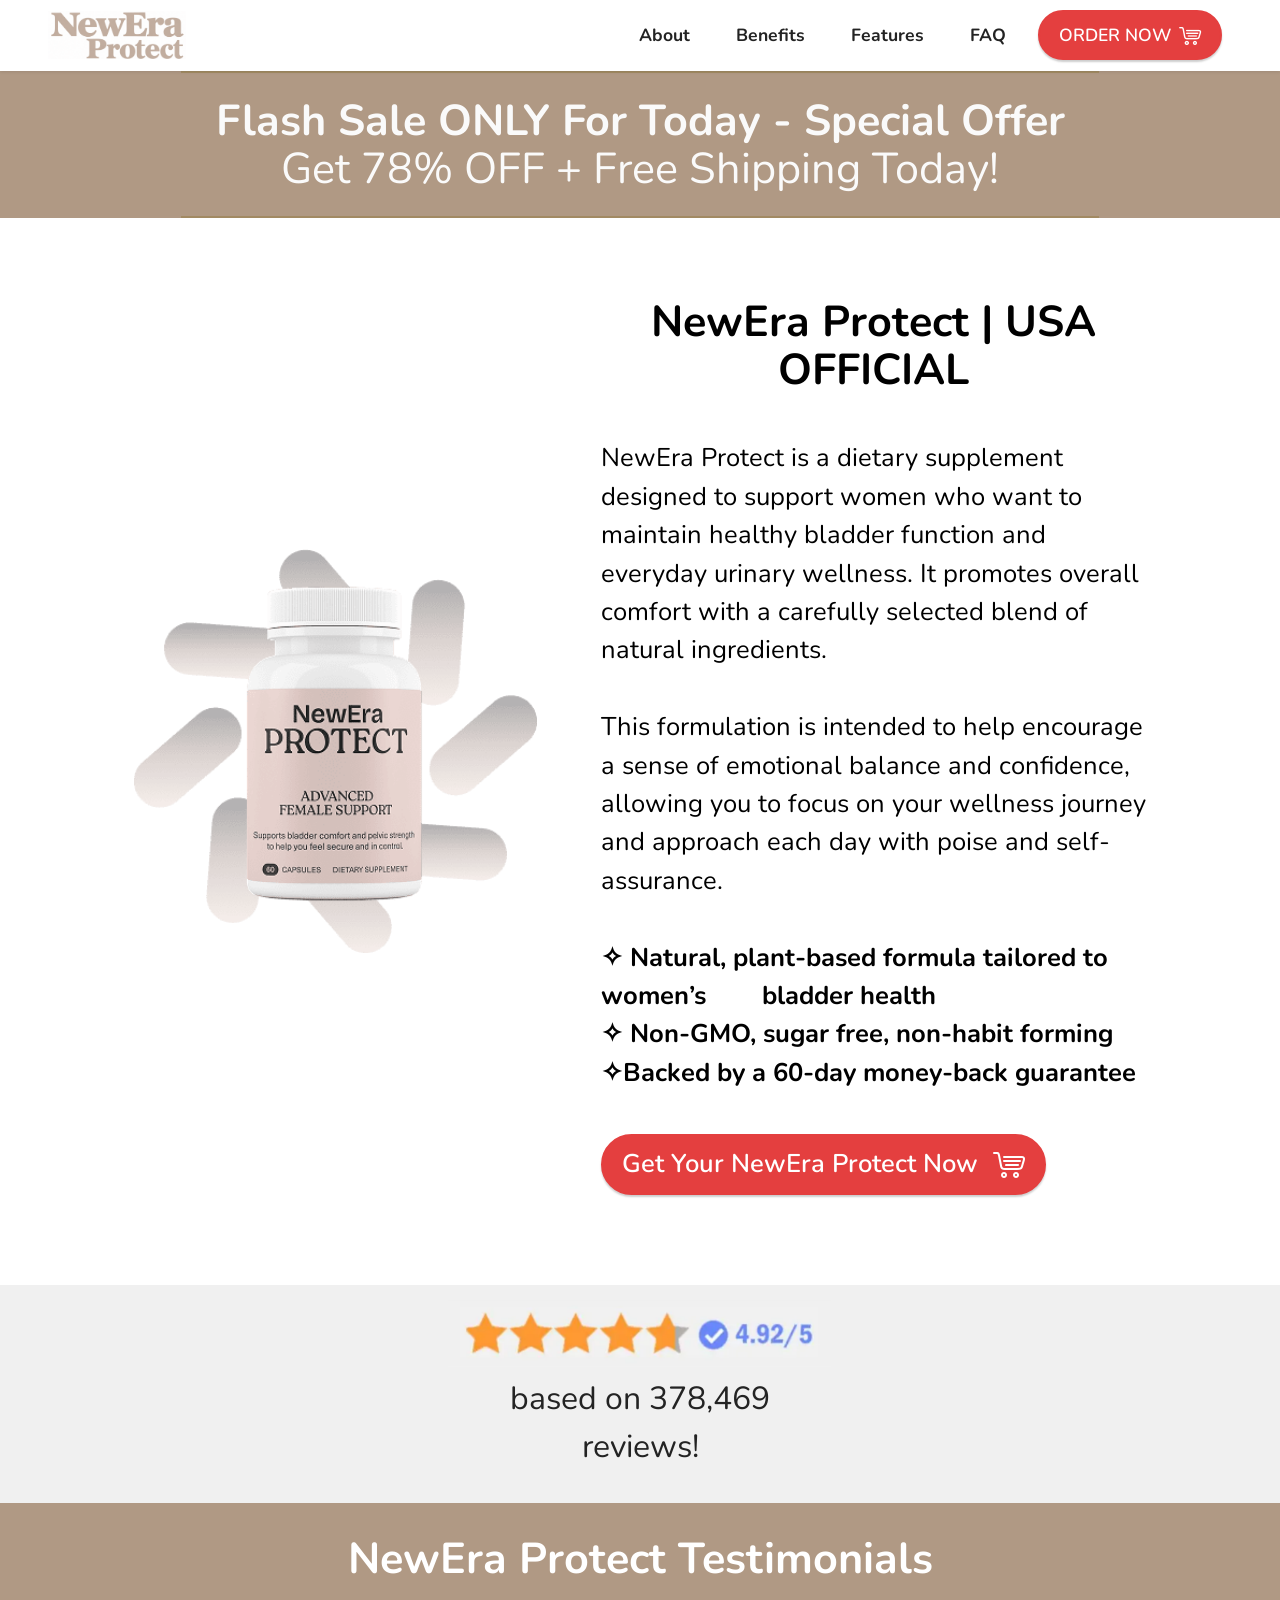
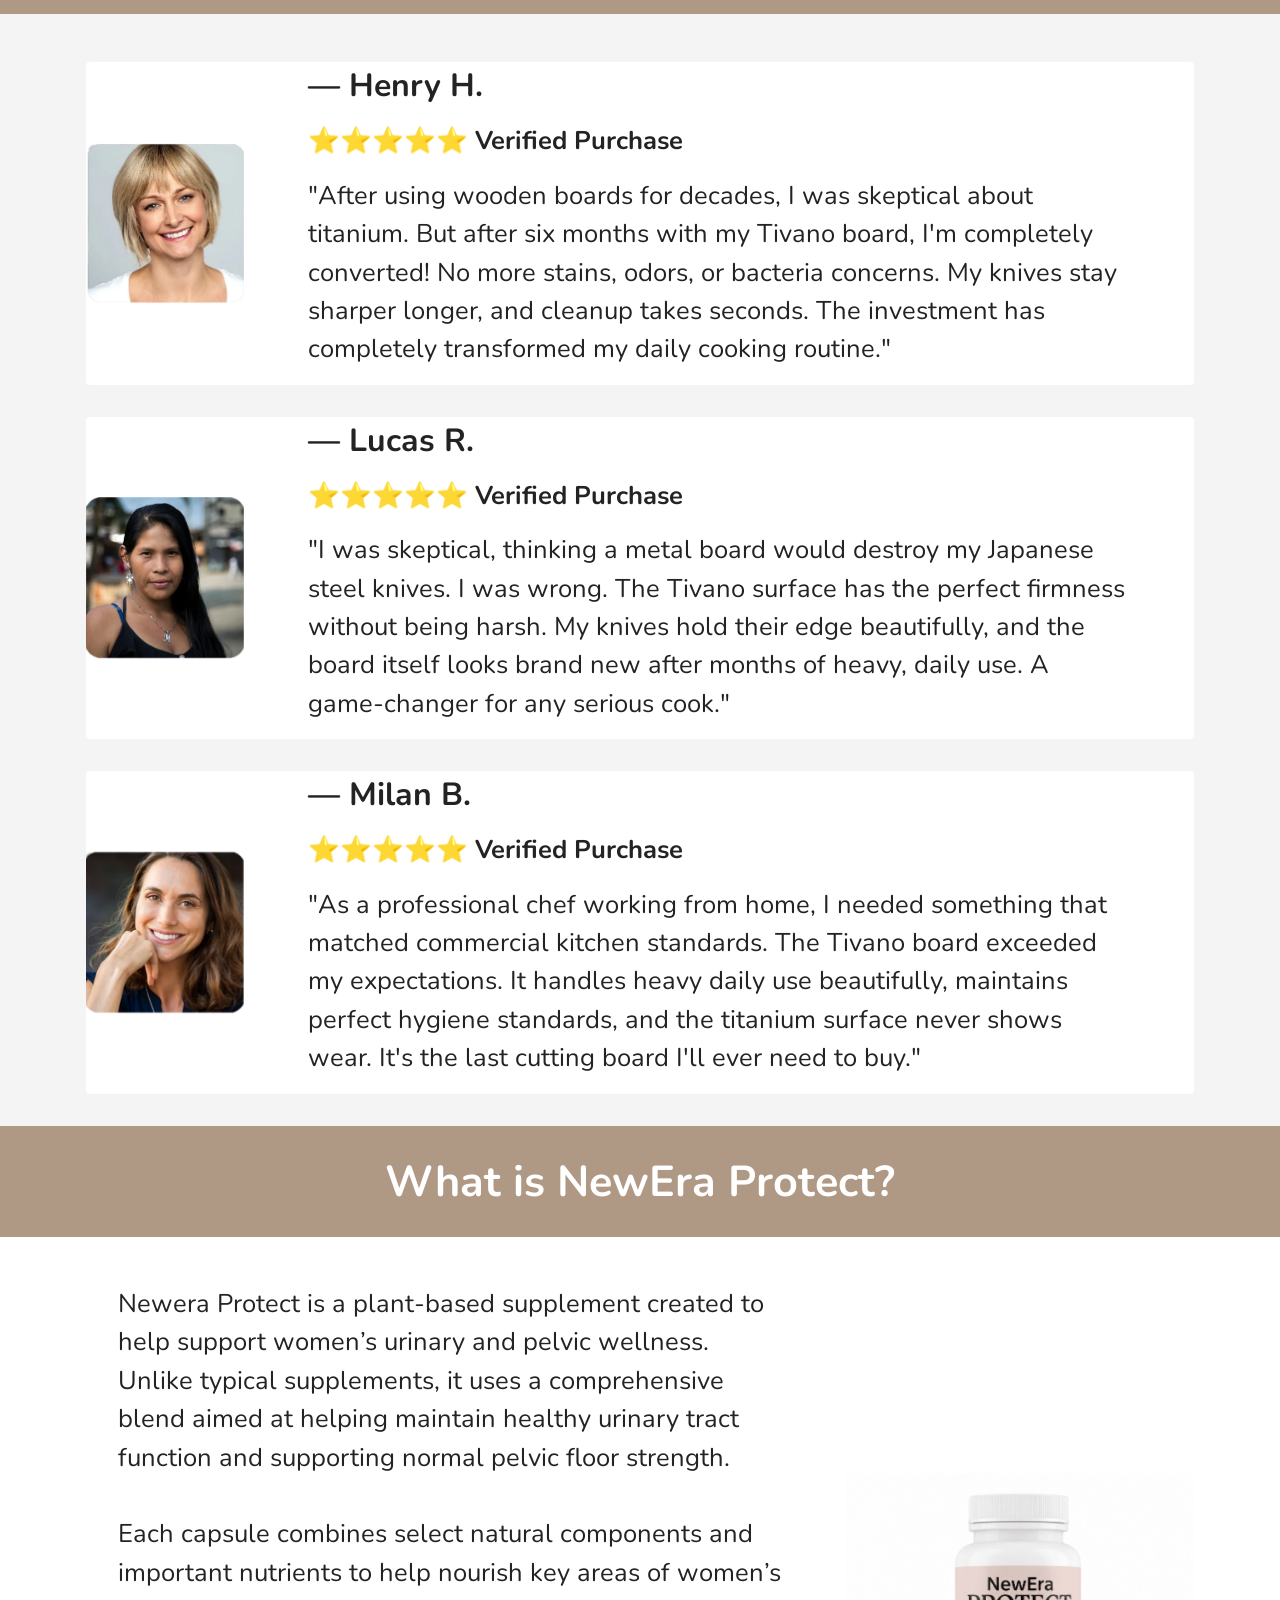
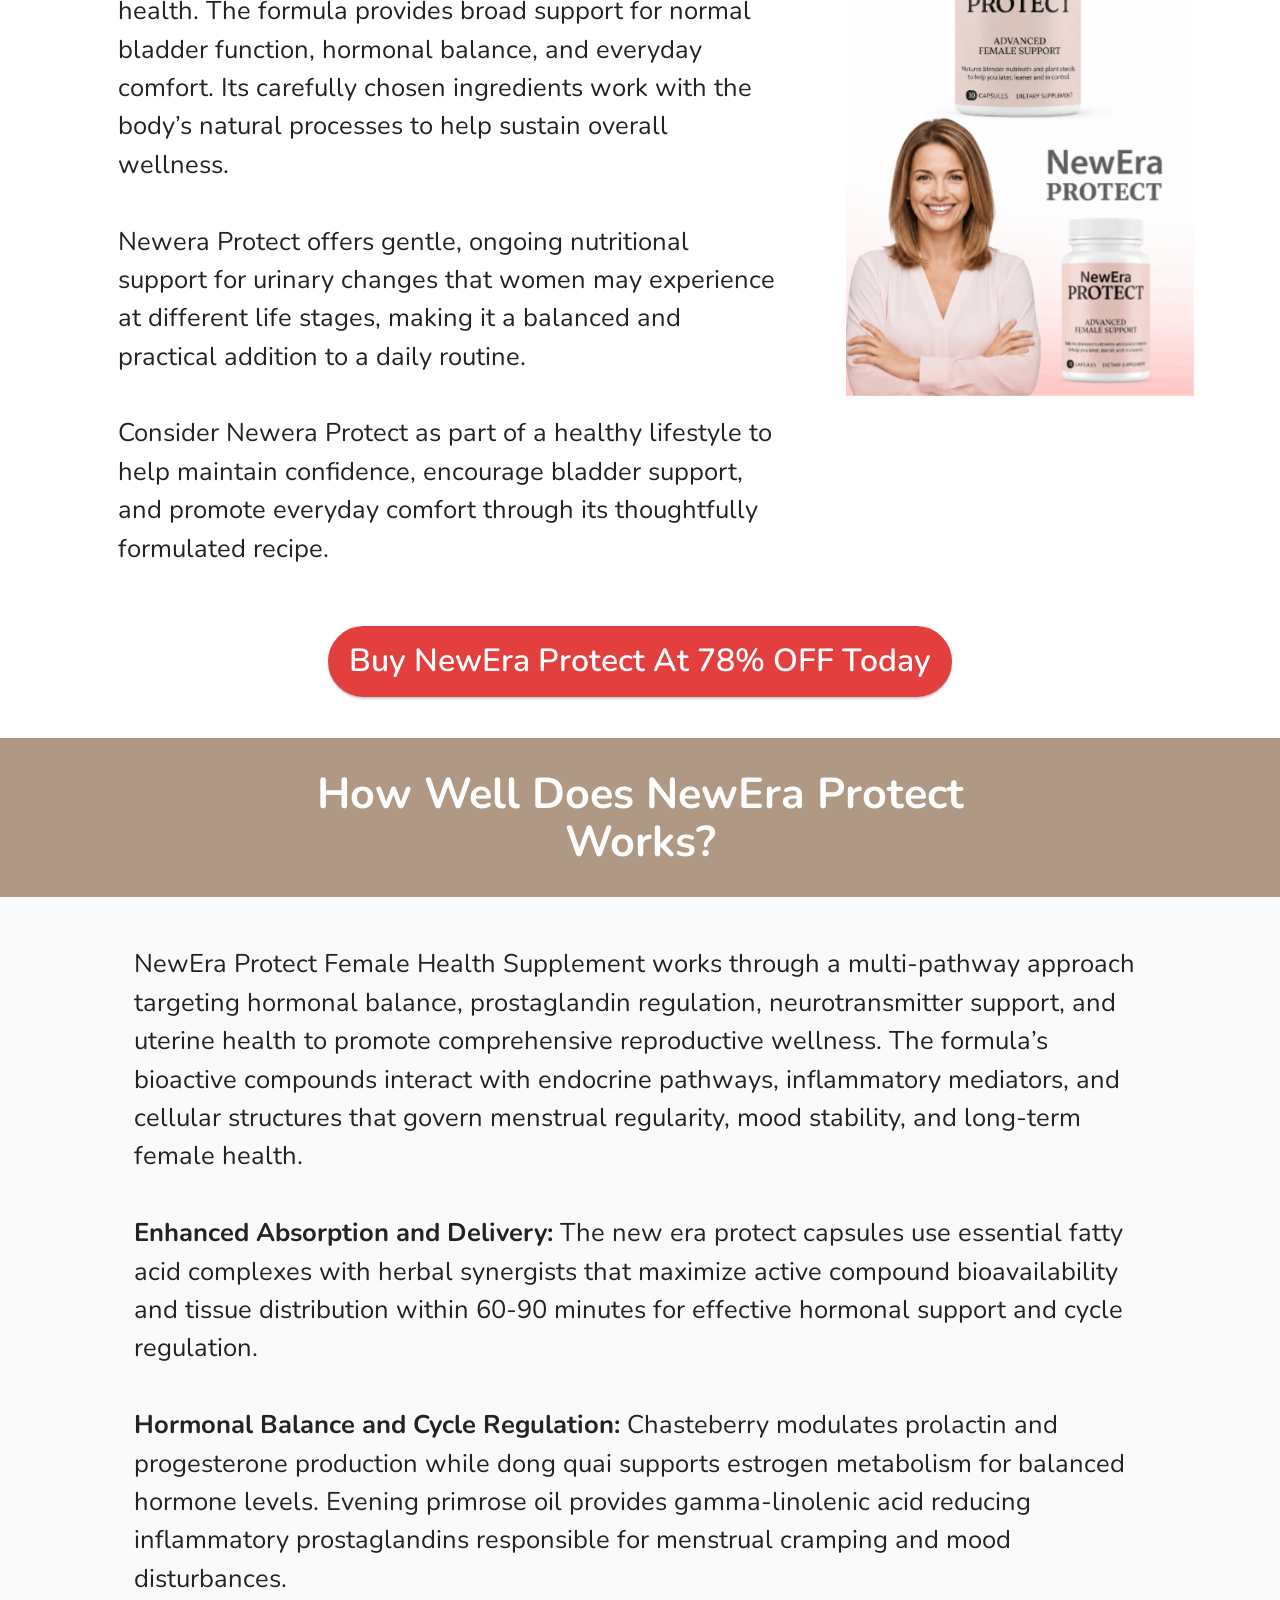
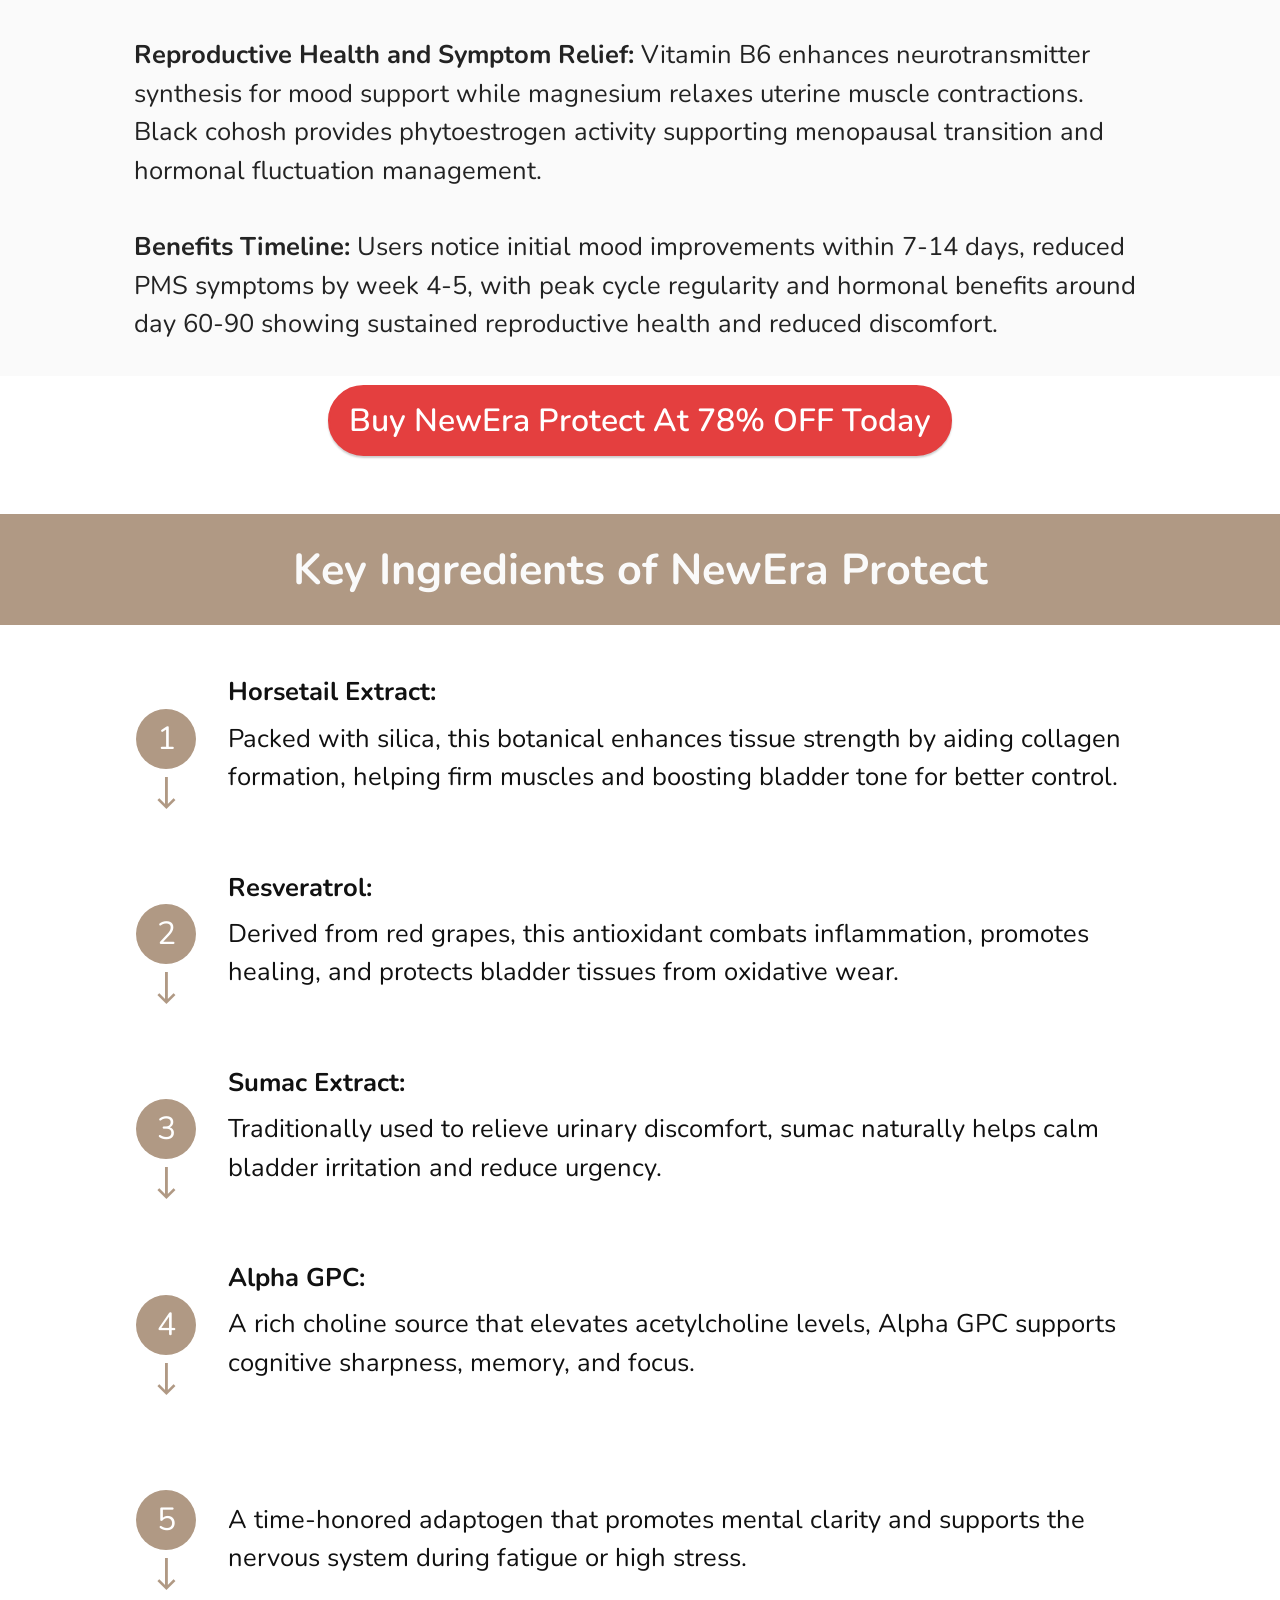
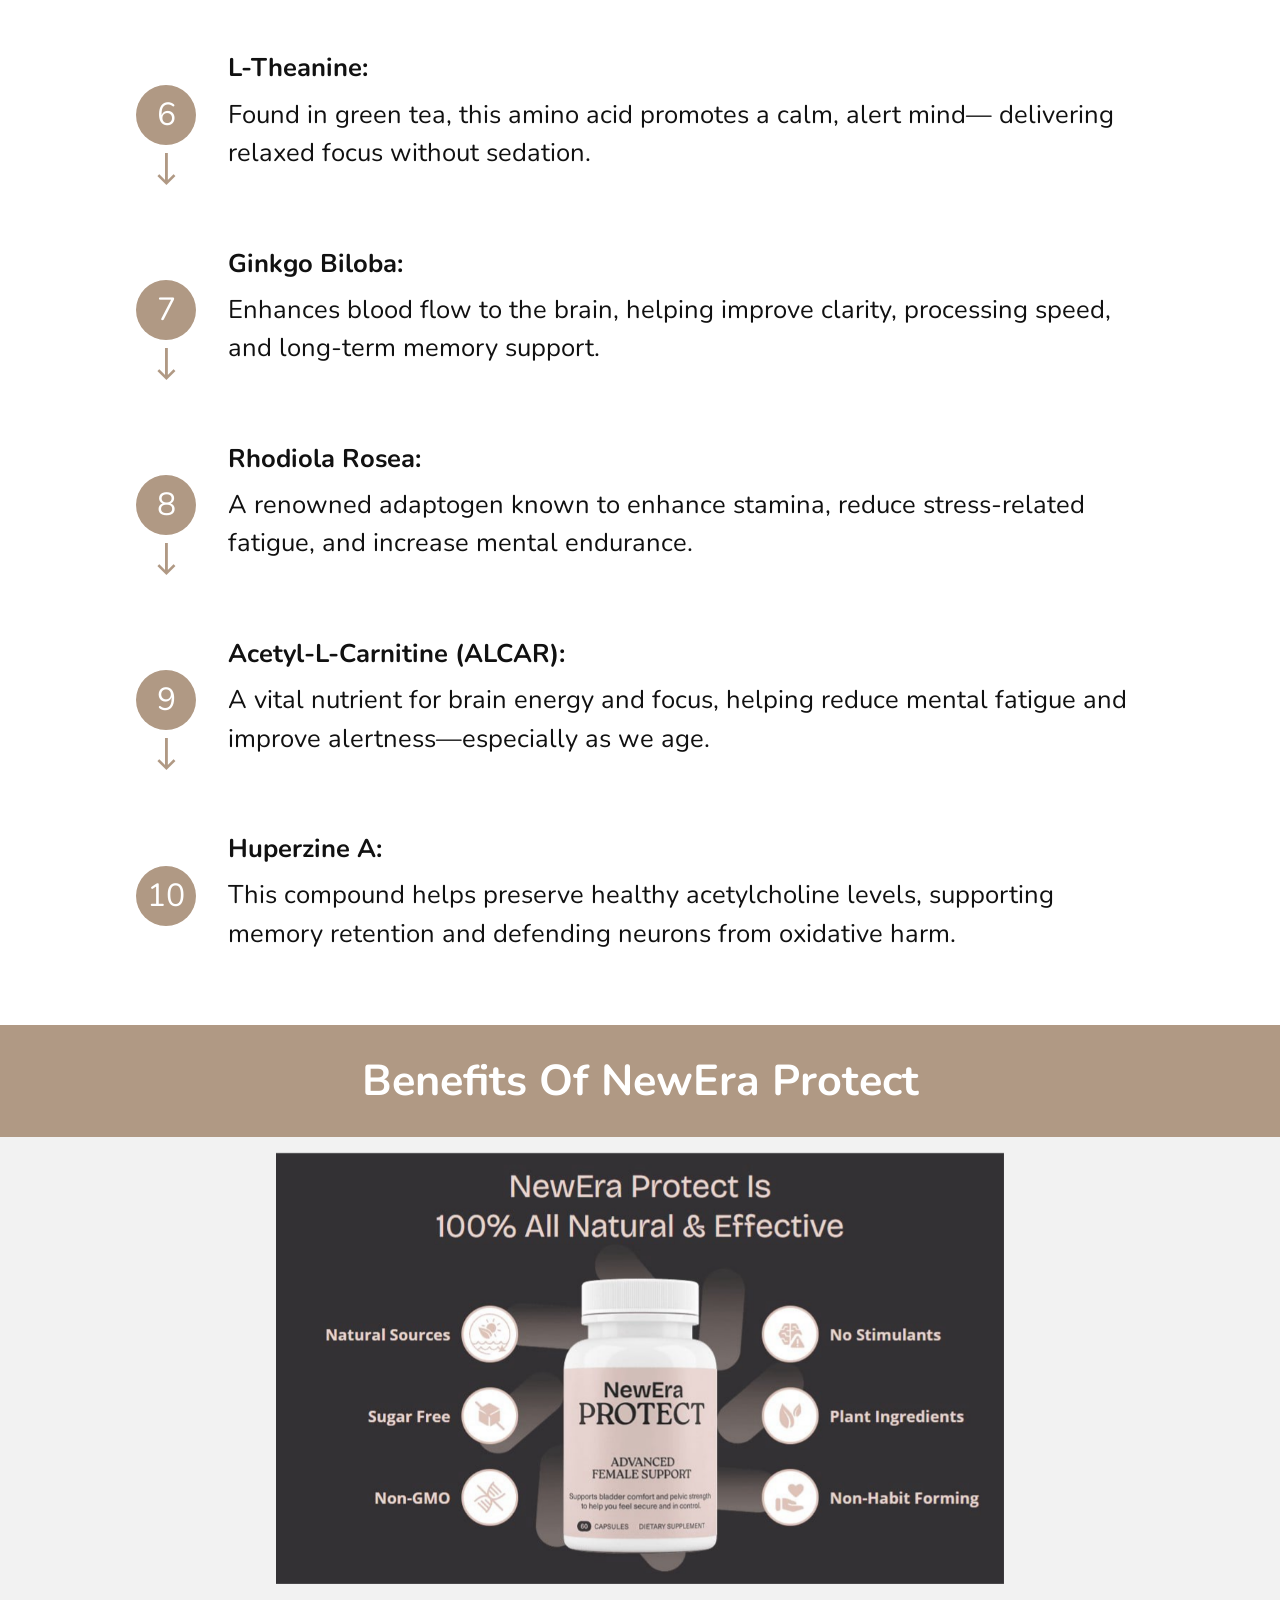
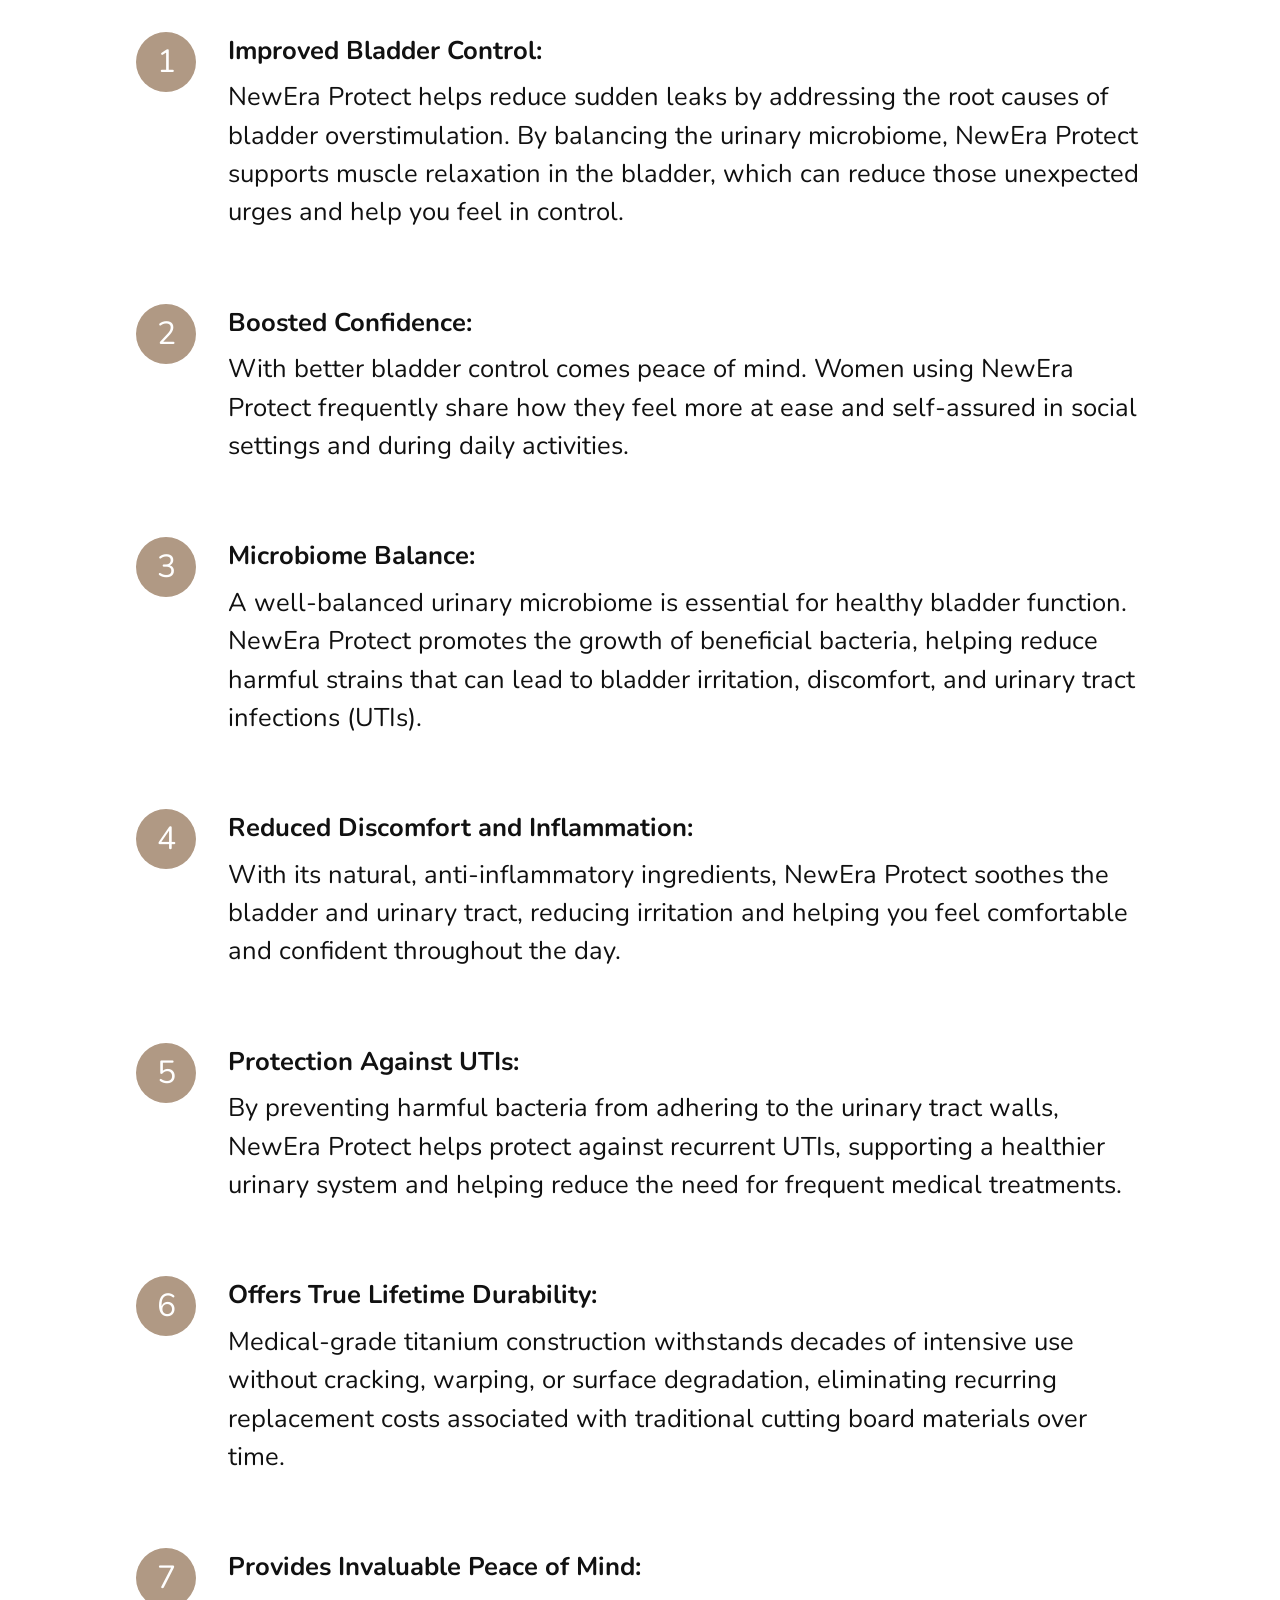
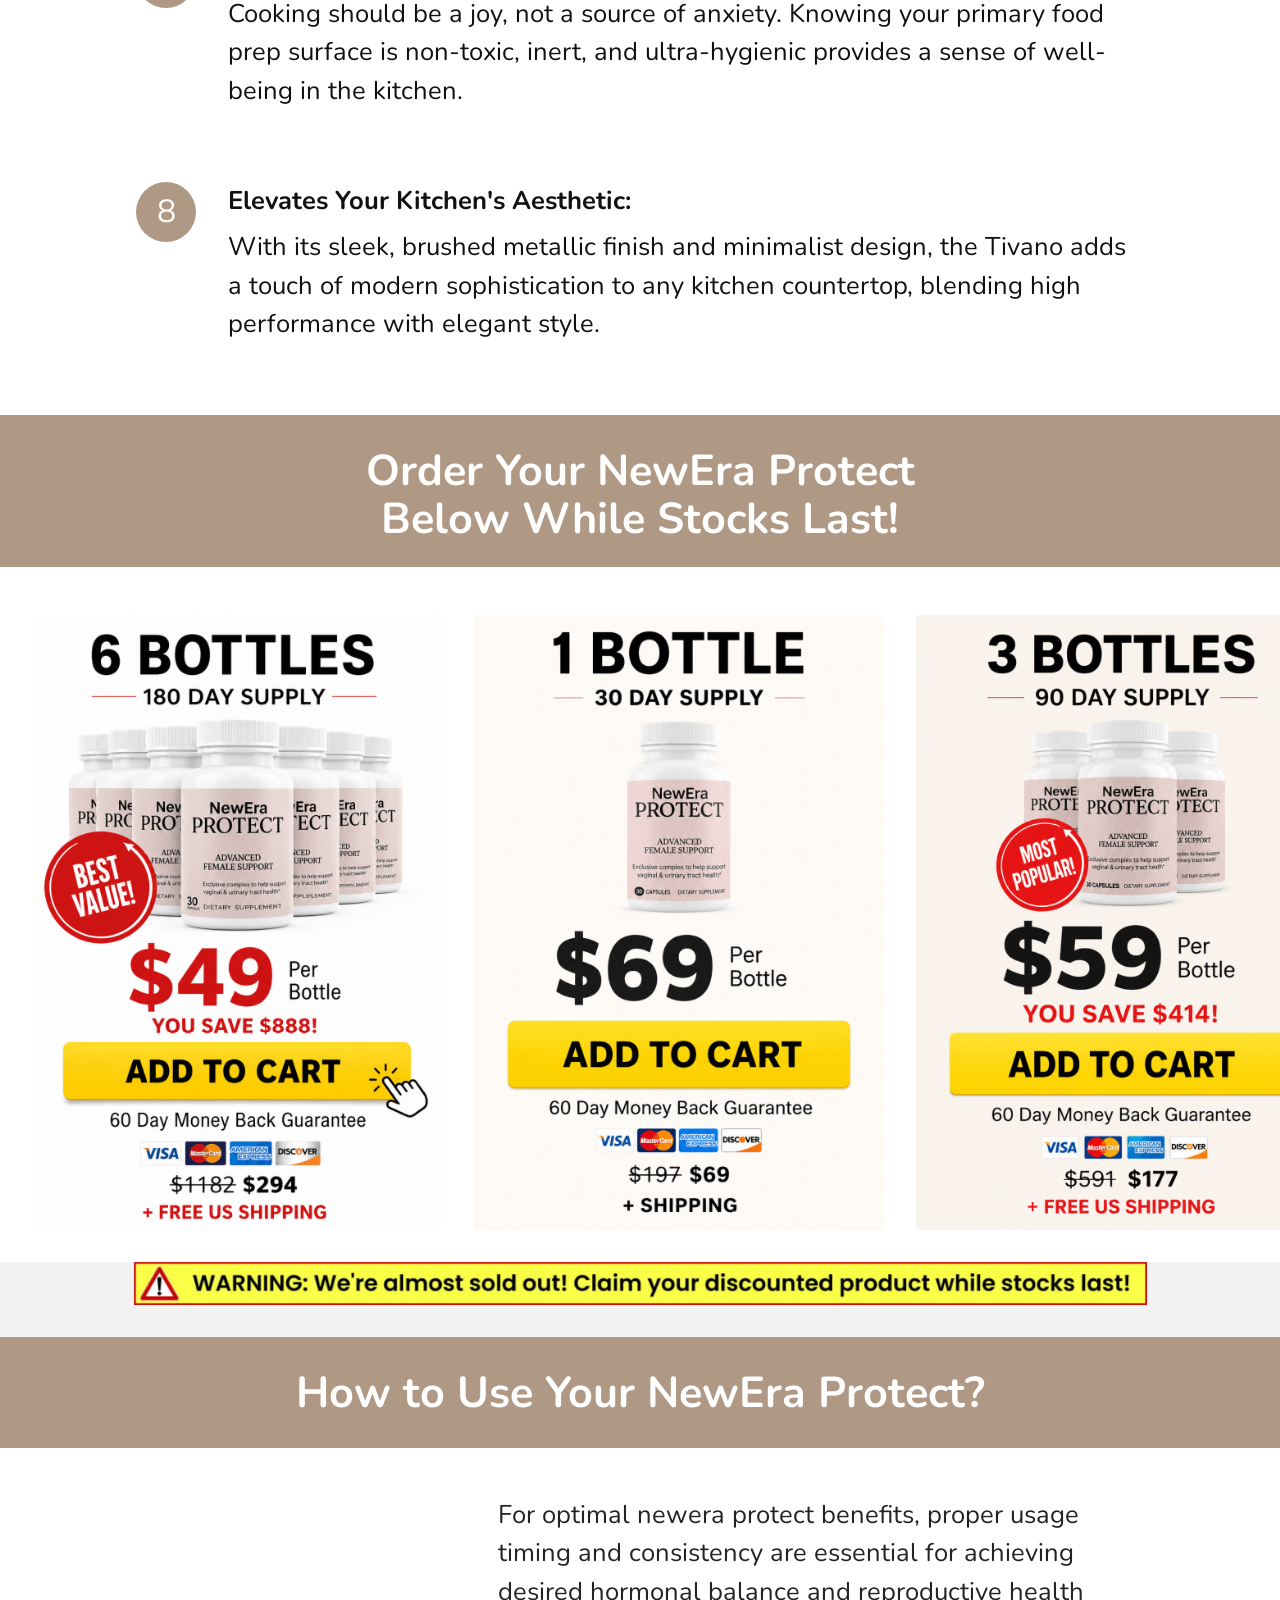
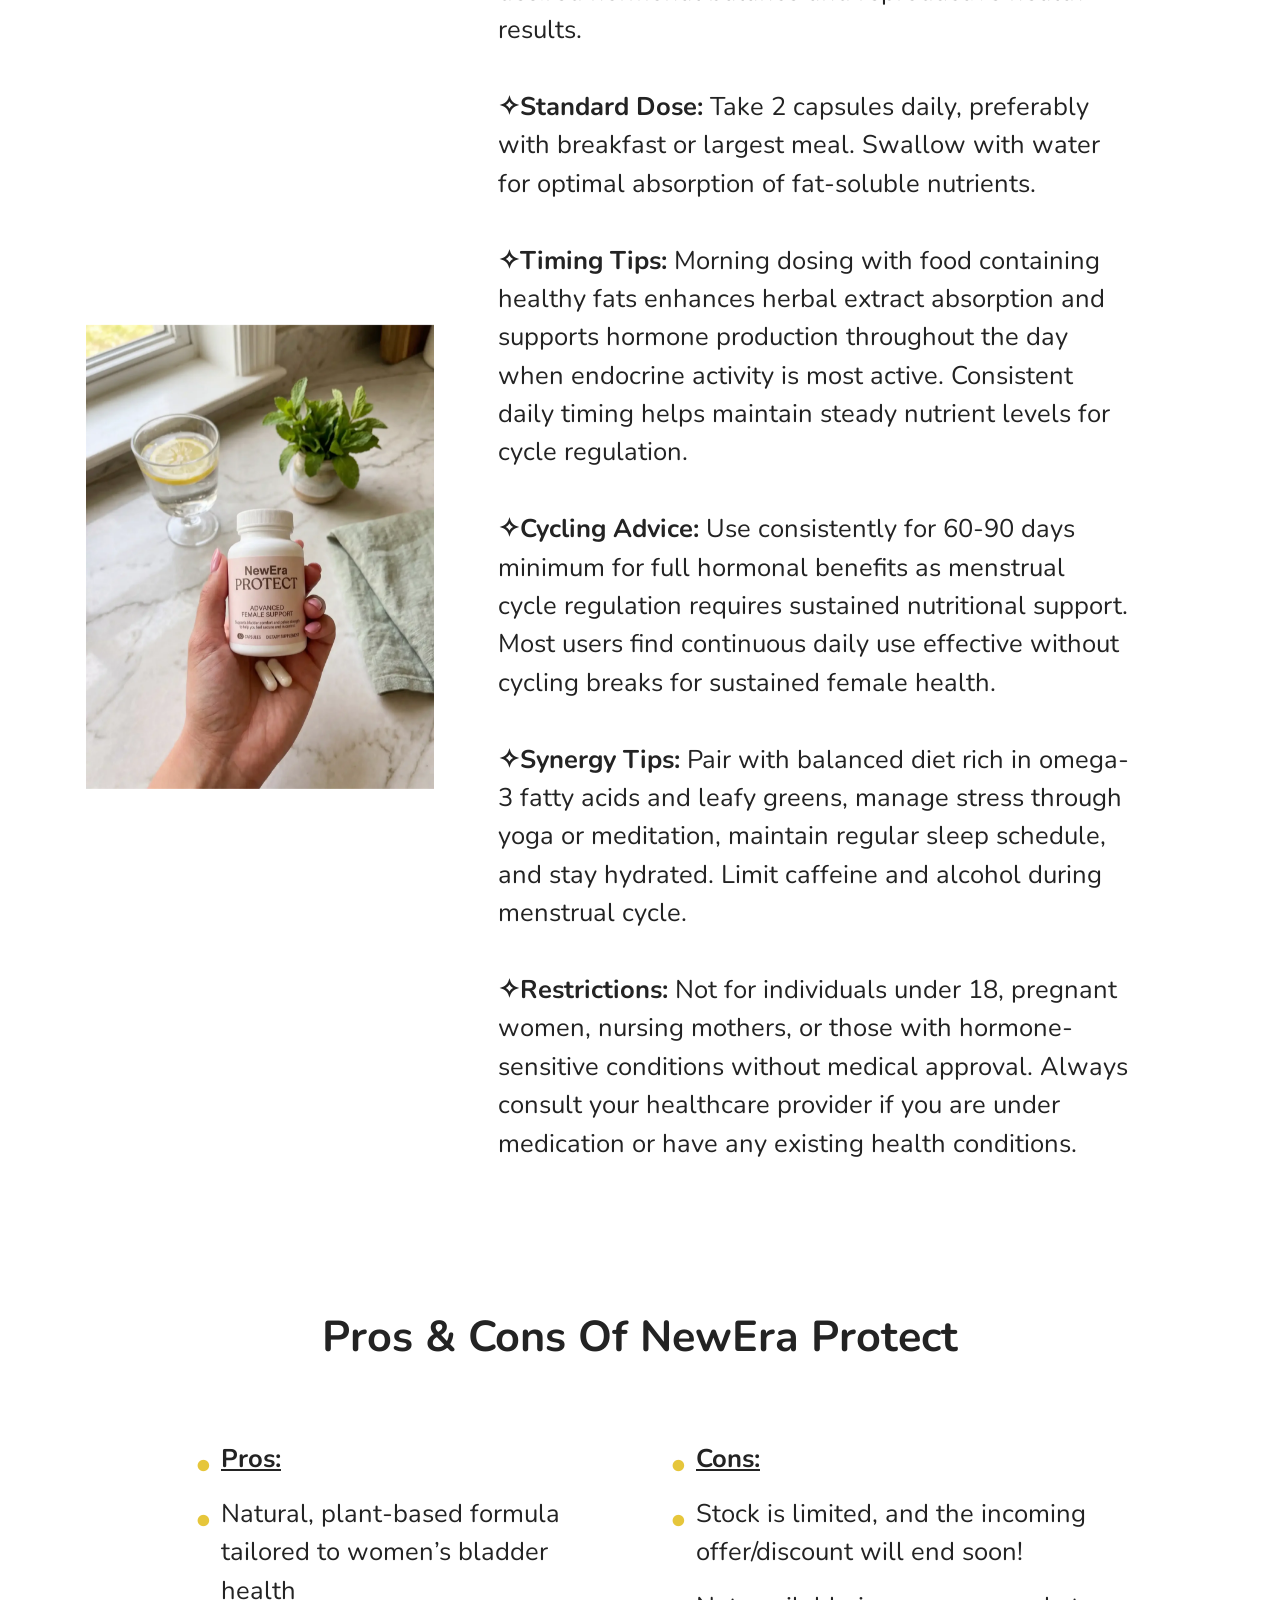
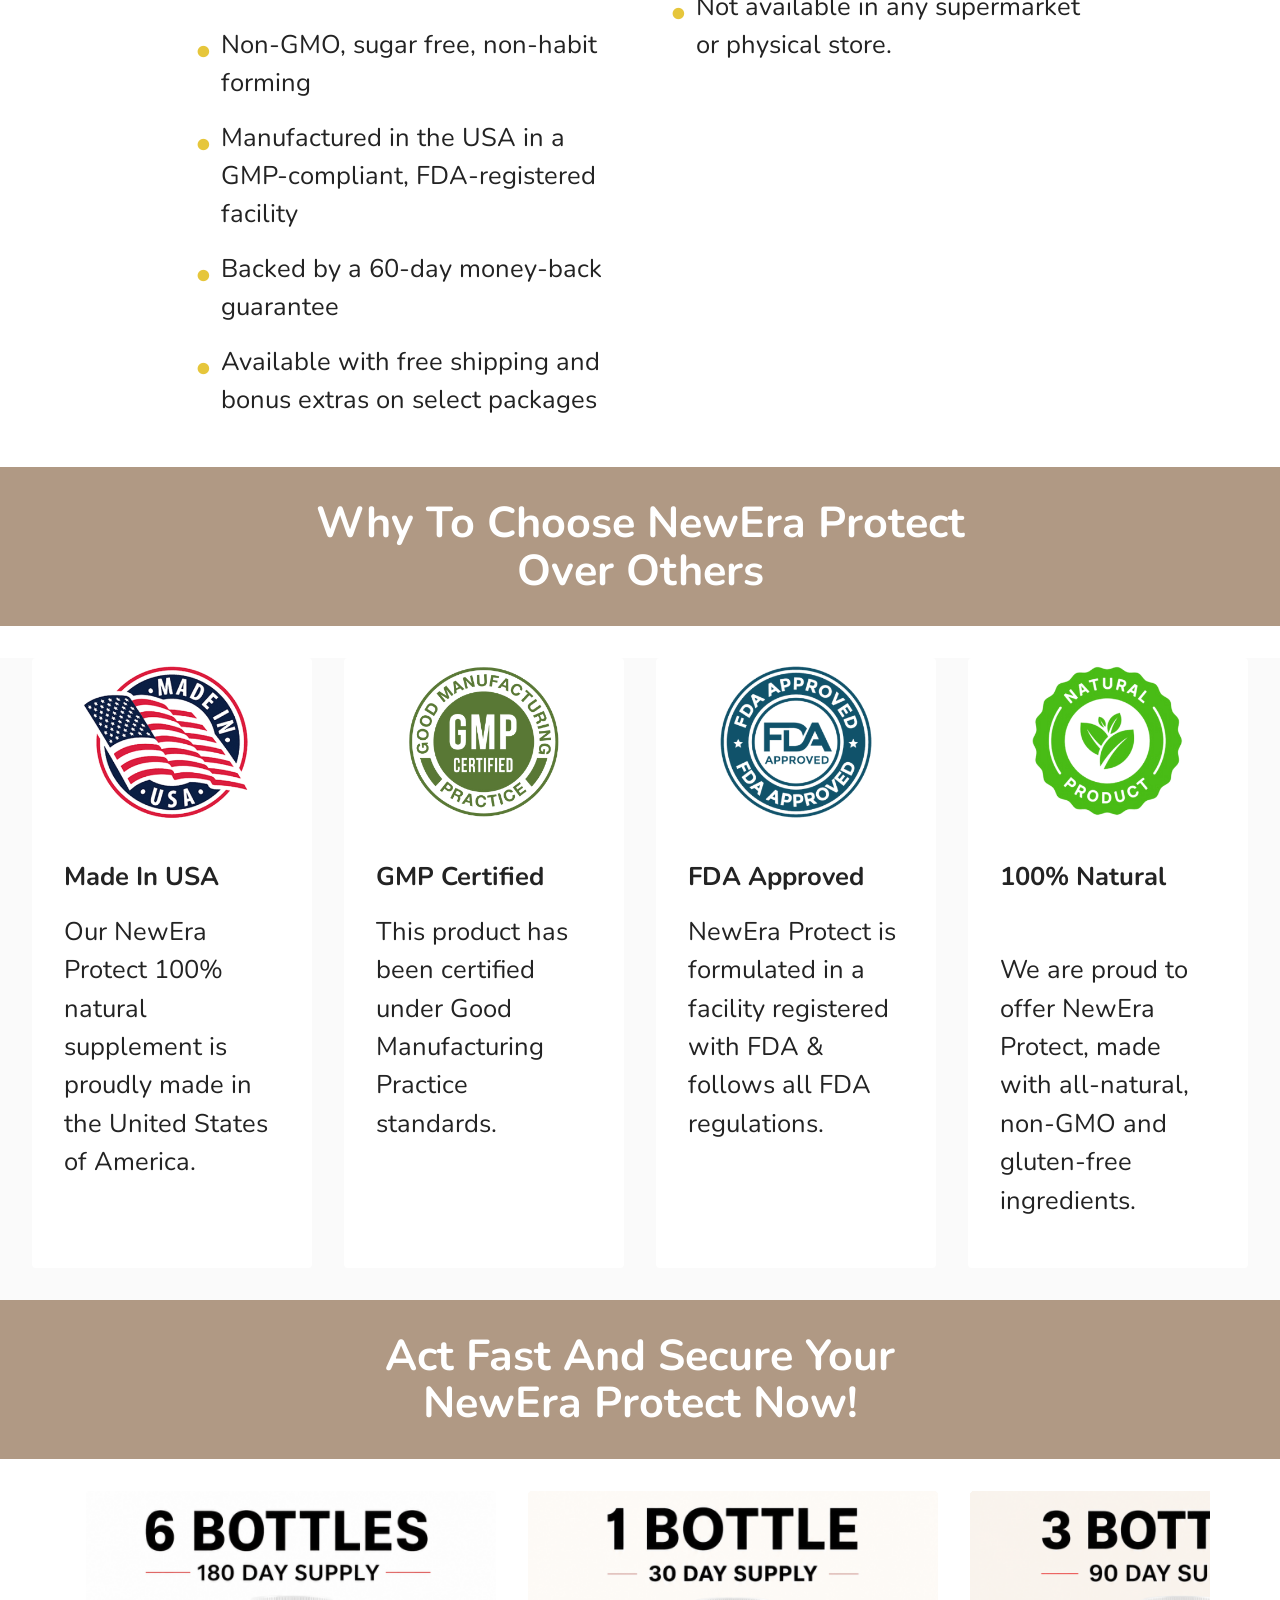
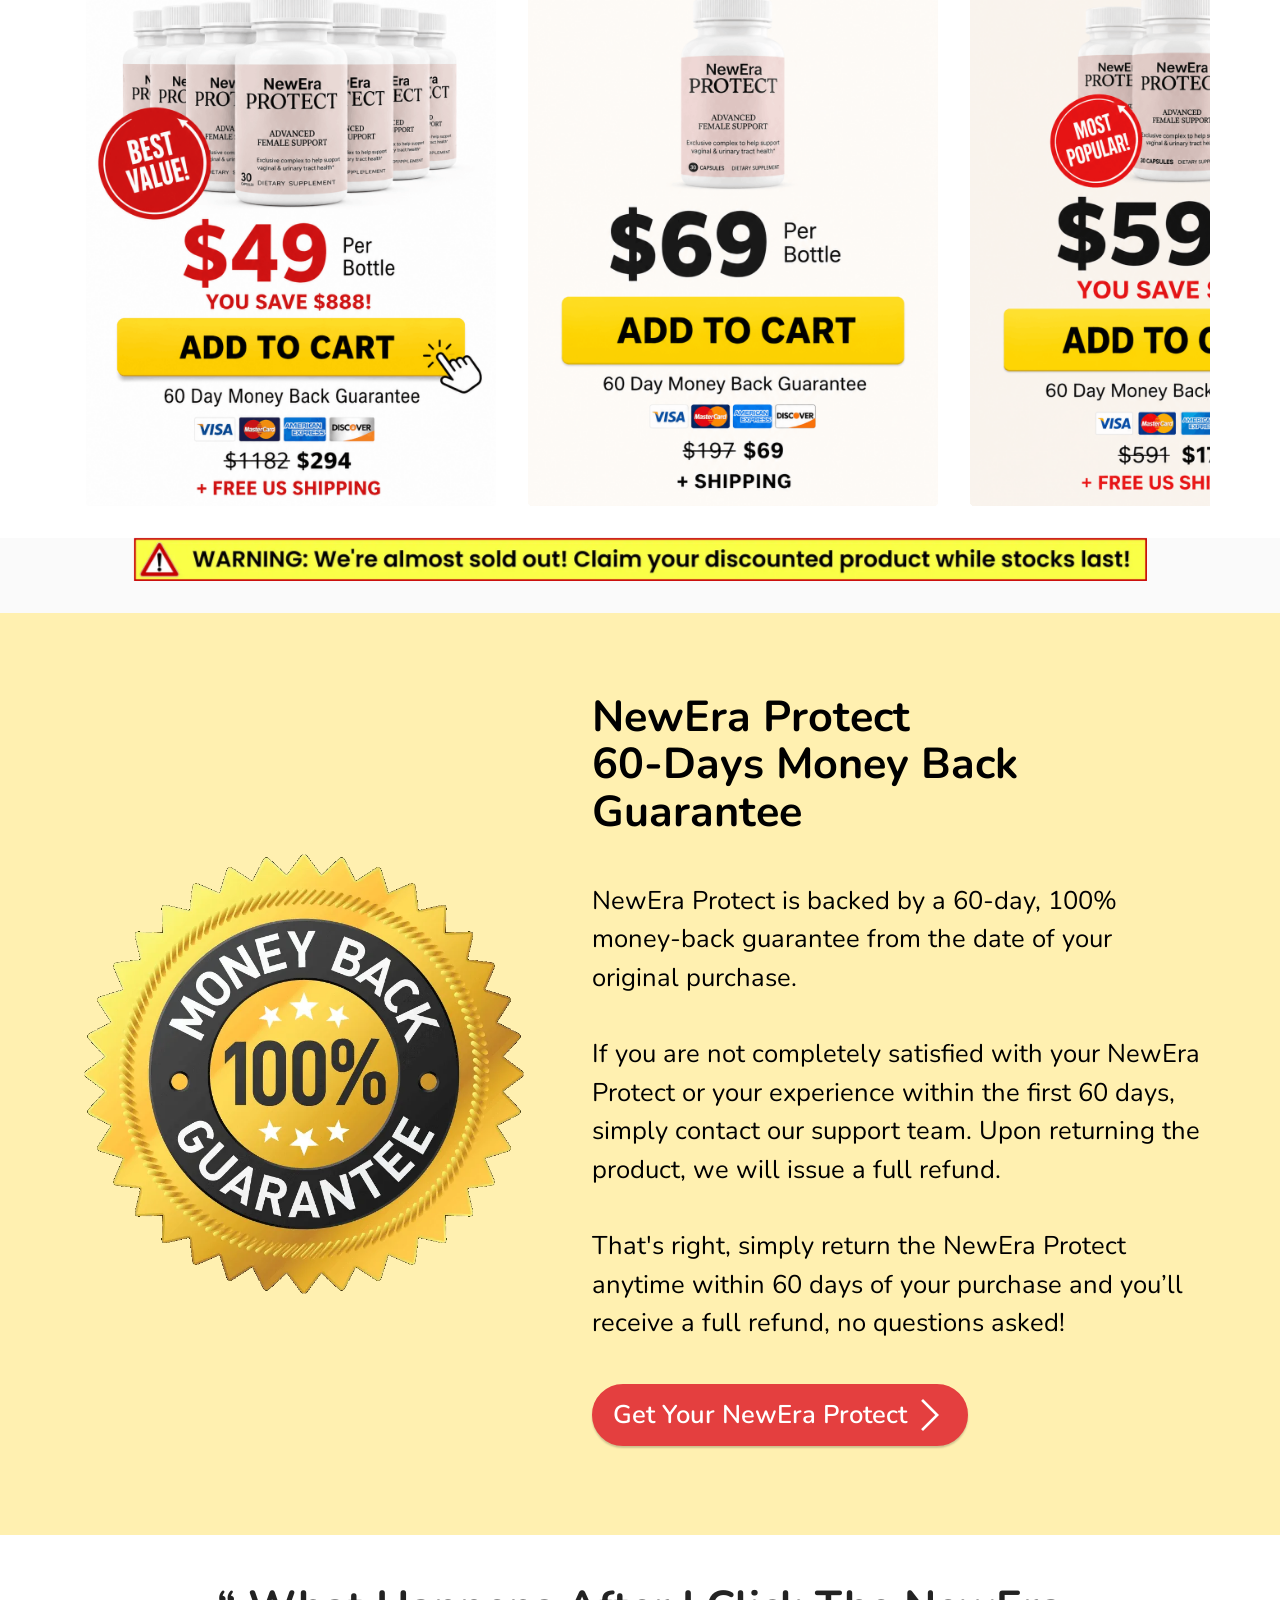
==== index.html @ b5c40a4c "Add files via upload" ====
<!DOCTYPE html>
<html  >
<head>
  <!-- Site made with Mobirise Website Builder v6.1.12, https://mobirise.com -->
  <meta charset="UTF-8">
  <meta http-equiv="X-UA-Compatible" content="IE=edge">
  <meta name="generator" content="Mobirise v6.1.12, mobirise.com">
  <meta name="twitter:card" content="summary_large_image"/>
  <meta name="twitter:image:src" content="assets/images/index-meta.jpg">
  <meta property="og:image" content="assets/images/index-meta.jpg">
  <meta name="twitter:title" content="NewEra Protect® | USA OFFICIAL SITE | 78% OFF">
  <meta name="viewport" content="width=device-width, initial-scale=1, minimum-scale=1">
  <link rel="shortcut icon" href="assets/images/237b3698-8c1f-4fed-9a3f-ee051998775f-128x128.png" type="image/x-icon">
  <meta name="description" content="NewEra Protect is a dietary supplement designed to support women who want to maintain healthy bladder function and everyday urinary wellness. It promotes overall comfort with a carefully selected blend of natural ingredients.

This formulation is intended to help encourage a sense of emotional balance and confidence, allowing you to focus on your wellness journey and approach each day with poise and self-assurance.">
  
  
  <title>NewEra Protect® | USA OFFICIAL SITE | 78% OFF</title>
  <link rel="stylesheet" href="assets/web/assets/mobirise-icons2/mobirise2.css">
  <link rel="stylesheet" href="assets/web/assets/mobirise-icons-bold/mobirise-icons-bold.css">
  <link rel="stylesheet" href="assets/web/assets/mobirise-icons/mobirise-icons.css">
  <link rel="stylesheet" href="assets/bootstrap/css/bootstrap.min.css">
  <link rel="stylesheet" href="assets/animatecss/animate.css">
  <link rel="stylesheet" href="assets/dropdown/css/style.css">
  <link rel="stylesheet" href="assets/socicon/css/styles.css">
  <link rel="stylesheet" href="assets/theme/css/style.css">
  <link rel="preload" href="https://fonts.googleapis.com/css?family=Nunito:200,300,400,500,600,700,800,900,200i,300i,400i,500i,600i,700i,800i,900i&display=swap" as="style" onload="this.onload=null;this.rel='stylesheet'">
  <noscript><link rel="stylesheet" href="https://fonts.googleapis.com/css?family=Nunito:200,300,400,500,600,700,800,900,200i,300i,400i,500i,600i,700i,800i,900i&display=swap"></noscript>
  <link rel="preload" as="style" href="assets/mobirise/css/mbr-additional.css?v=WHYRzr"><link rel="stylesheet" href="assets/mobirise/css/mbr-additional.css?v=WHYRzr" type="text/css">

  
  
  
</head>
<body>
  
  <section data-bs-version="5.1" class="menu menu2 cid-tuC40mmOYC" once="menu" id="menu2-0">
    
    <nav class="navbar navbar-dropdown navbar-expand-lg">
        <div class="container-fluid">
            <div class="navbar-brand">
                <span class="navbar-logo">
                    <a href="https://click2conv.site/Lulutox">
                        <img src="assets/images/7a0eae9d-56cc-49d5-9271-51666e4121e4-720x316.png" alt="new-era-protect-logo" style="height: 3rem;">
                    </a>
                </span>
                
            </div>
            <button class="navbar-toggler" type="button" data-toggle="collapse" data-bs-toggle="collapse" data-target="#navbarSupportedContent" data-bs-target="#navbarSupportedContent" aria-controls="navbarNavAltMarkup" aria-expanded="false" aria-label="Toggle navigation">
                <div class="hamburger">
                    <span></span>
                    <span></span>
                    <span></span>
                    <span></span>
                </div>
            </button>
            <div class="collapse navbar-collapse" id="navbarSupportedContent">
                <ul class="navbar-nav nav-dropdown" data-app-modern-menu="true"><li class="nav-item"><a class="nav-link link text-black display-4" href="index.html#info1-7"><strong>
                            About</strong></a></li>
                    <li class="nav-item"><a class="nav-link link text-black text-primary display-4" href="index.html#features20-2s"><strong>Benefits</strong></a></li>
                    <li class="nav-item"><a class="nav-link link text-black text-primary display-4" href="index.html#features20-1l"><strong>Features</strong></a>
                    </li><li class="nav-item"><a class="nav-link link text-black display-4" href="index.html#info1-14"><strong>FAQ</strong></a></li></ul>
                
                <div class="navbar-buttons mbr-section-btn"><a class="btn btn-secondary display-4" href="https://kxevku.s.gy/WkW0QW"><span class="mbrib-shopping-cart mbr-iconfont mbr-iconfont-btn"></span>ORDER NOW</a></div>
            </div>
        </div>
    </nav>
</section>

<section data-bs-version="5.1" class="content6 cid-uAhPrjxl5s" id="content6-3o">
    
    <div class="container">
        <div class="row justify-content-center">
            <div class="col-md-12 col-lg-10">
                <hr class="line">
                <p class="mbr-text align-center mbr-fonts-style my-4 display-2"><strong>Flash Sale ONLY For Today - Special Offer</strong><br>Get 78% OFF + Free Shipping Today!<br></p>
                <hr class="line">
            </div>
        </div>
    </div>
</section>

<section data-bs-version="5.1" class="features16 cid-uUIomhjR3N" id="features17-57">
    

    
    
    <div class="container">
        <div class="content-wrapper">
            <div class="row align-items-center">
                <div class="col-12 col-lg-5">
                    <div class="image-wrapper">
                        <img src="assets/images/newera-protect-oveview-375x376.webp" alt="NewEra-Protect-overview">
                    </div>
                </div>
                <div class="col-12 col-lg">
                    <div class="text-wrapper">
                        <h6 class="card-title mbr-fonts-style display-2"><div><strong>NewEra Protect | USA OFFICIAL</strong></div></h6>
                        <p class="mbr-text mbr-fonts-style mb-4 display-7"><br>NewEra Protect is a dietary supplement designed to support women who want to maintain healthy bladder function and everyday urinary wellness. It promotes overall comfort with a carefully selected blend of natural ingredients.<br>
<br>This formulation is intended to help encourage a sense of emotional balance and confidence, allowing you to focus on your wellness journey and approach each day with poise and self-assurance.<br><br><strong>✧&nbsp;Natural, plant-based formula tailored to women’s&nbsp; &nbsp; &nbsp; &nbsp; bladder health
<br>✧ Non-GMO, sugar free, non-habit forming<br>✧Backed by a 60-day money-back guarantee</strong><br></p>
                        <div class="mbr-section-btn mt-3"><a class="btn btn-secondary display-7" href="https://kxevku.s.gy/WkW0QW"><span class="mbrib-shopping-cart mbr-iconfont mbr-iconfont-btn"></span>
                                Get Your NewEra Protect Now&nbsp;</a></div>
                    </div>
                </div>
            </div>
        </div>
    </div>
</section>

<section data-bs-version="5.1" class="image3 cid-tuCc3FF7ab" id="image3-4">
    

    
    

    <div class="container-fluid">
        <div class="row justify-content-center">
            <div class="col-12 col-lg-4">
                <div class="image-wrapper">
                    <img src="assets/images/screenshot-2024-07-04-202443-546x94.webp" alt="Hume health body pod 5 star rated">
                    <p class="mbr-description mbr-fonts-style mt-2 align-center display-5">
                        based on 378,469 reviews!</p>
                </div>
            </div>
        </div>
    </div>
</section>

<section data-bs-version="5.1" class="info1 cid-tXlWRFYl4I" id="info1-1t">
    

    
    
    <div class="align-center container-fluid">
        <div class="row justify-content-center">
            <div class="col-12 col-lg-8">
                <h3 class="mbr-section-title mb-4 mbr-fonts-style display-2"><strong>NewEra Protect Testimonials</strong></h3>
                
                
            </div>
        </div>
    </div>
</section>

<section data-bs-version="5.1" class="team2 cid-tXlWVh4VZe" xmlns="http://www.w3.org/1999/html" id="team2-1u">
    

    
    
    <div class="container">
        <div class="card">
            <div class="card-wrapper">
                <div class="row align-items-center">
                    <div class="col-12 col-md-2">
                        <div class="image-wrapper">
                            <img src="assets/images/newera-protect-review-1.webp" alt="NewEra-protect-review-1">
                        </div>
                    </div>
                    <div class="col-12 col-md">
                        <div class="card-box">
                            <h5 class="card-title mbr-fonts-style m-0 mb-3 display-5"><strong>— Henry H.</strong></h5>
                            <h6 class="card-subtitle mbr-fonts-style mb-3 display-7"><strong>⭐⭐⭐⭐⭐ Verified Purchase</strong></h6>
                            <p class="mbr-text mbr-fonts-style display-7">"After using wooden boards for decades, I was skeptical about titanium. But after six months with my Tivano board, I'm completely converted! No more stains, odors, or bacteria concerns. My knives stay sharper longer, and cleanup takes seconds. The investment has completely transformed my daily cooking routine."<br></p>
                            
                        </div>
                    </div>
                </div>
            </div>
        </div>
        <div class="card">
            <div class="card-wrapper">
                <div class="row align-items-center">
                    <div class="col-12 col-md-2">
                        <div class="image-wrapper">
                            <img src="assets/images/newera-protect-review-4.webp" alt="NewEra-protect-review-2">
                        </div>
                    </div>
                    <div class="col-12 col-md">
                        <div class="card-box">
                            <h5 class="card-title mbr-fonts-style m-0 mb-3 display-5"><strong>— Lucas R.</strong></h5>
                            <h6 class="card-subtitle mbr-fonts-style mb-3 display-7"><strong>⭐⭐⭐⭐⭐ Verified Purchase</strong></h6>
                            <p class="mbr-text mbr-fonts-style display-7">"I was skeptical, thinking a metal board would destroy my Japanese steel knives. I was wrong. The Tivano surface has the perfect firmness without being harsh. My knives hold their edge beautifully, and the board itself looks brand new after months of heavy, daily use. A game-changer for any serious cook."<br></p>
                            
                        </div>
                    </div>
                </div>
            </div>
        </div>
        <div class="card">
            <div class="card-wrapper">
                <div class="row align-items-center">
                    <div class="col-12 col-md-2">
                        <div class="image-wrapper">
                            <img src="assets/images/newera-protect-review-5.webp" alt="NewEra-protect-review-3">
                        </div>
                    </div>
                    <div class="col-12 col-md">
                        <div class="card-box">
                            <h5 class="card-title mbr-fonts-style m-0 mb-3 display-5"><strong>— Milan B.</strong></h5>
                            <h6 class="card-subtitle mbr-fonts-style mb-3 display-7"><strong>⭐⭐⭐⭐⭐ Verified Purchase</strong></h6>
                            <p class="mbr-text mbr-fonts-style display-7">"As a professional chef working from home, I needed something that matched commercial kitchen standards. The Tivano board exceeded my expectations. It handles heavy daily use beautifully, maintains perfect hygiene standards, and the titanium surface never shows wear. It's the last cutting board I'll ever need to buy."<br></p>
                            
                        </div>
                    </div>
                </div>
            </div>
        </div>
    </div>
</section>

<section data-bs-version="5.1" class="info1 cid-tuCg8wtQiJ" id="info1-7">
    

    
    
    <div class="align-center container-fluid">
        <div class="row justify-content-center">
            <div class="col-12 col-lg-8">
                <h3 class="mbr-section-title mb-4 mbr-fonts-style display-2"><strong>What is NewEra Protect?</strong></h3>
                
                
            </div>
        </div>
    </div>
</section>

<section data-bs-version="5.1" class="image2 cid-uzudTfCrbN" id="image2-3b">
    

    
    

    <div class="container">
        <div class="row align-items-center">
            <div class="col-12 col-lg-4">
                <div class="image-wrapper">
                    <img src="assets/images/newera-protect-what-is-815x1223.webp" alt="NewEra-protect-what-is">
                    
                </div>
            </div>
            <div class="col-12 col-lg">
                <div class="text-wrapper">
                    
                    <p class="mbr-text mbr-fonts-style display-7">Newera Protect is a plant-based supplement created to help support women’s urinary and pelvic wellness. Unlike typical supplements, it uses a comprehensive blend aimed at helping maintain healthy urinary tract function and supporting normal pelvic floor strength.<br><br>Each capsule combines select natural components and important nutrients to help nourish key areas of women’s health. The formula provides broad support for normal bladder function, hormonal balance, and everyday comfort. Its carefully chosen ingredients work with the body’s natural processes to help sustain overall wellness.
<br>
<br>Newera Protect offers gentle, ongoing nutritional support for urinary changes that women may experience at different life stages, making it a balanced and practical addition to a daily routine.
<br>
<br>Consider Newera Protect as part of a healthy lifestyle to help maintain confidence, encourage bladder support, and promote everyday comfort through its thoughtfully formulated recipe.<br></p>
                </div>
            </div>
        </div>
    </div>
</section>

<section data-bs-version="5.1" class="info1 cid-uW1r4aRWJl" id="info1-5s">
    

    
    
    <div class="align-center container">
        <div class="row justify-content-center">
            <div class="col-12 col-lg-8">
                
                
                <div class="mbr-section-btn"><a class="btn btn-secondary display-5" href="https://kxevku.s.gy/WkW0QW">Buy NewEra Protect At 78% OFF Today</a></div>
            </div>
        </div>
    </div>
</section>

<section data-bs-version="5.1" class="info1 cid-uzphWh18lN" id="info1-2t">
    

    
    
    <div class="align-center container-fluid">
        <div class="row justify-content-center">
            <div class="col-12 col-lg-8">
                <h3 class="mbr-section-title mb-4 mbr-fonts-style display-2"><strong>How Well Does NewEra Protect Works?</strong></h3>
                
                
            </div>
        </div>
    </div>
</section>

<section data-bs-version="5.1" class="content4 cid-uzphXEsqqy" id="content4-2u">
    

    
    
    <div class="container">
        <div class="row justify-content-center">
            <div class="title col-md-12 col-lg-11">
                
                <h4 class="mbr-section-subtitle align-center mbr-fonts-style mb-4 display-7"><div>NewEra Protect Female Health Supplement works through a multi-pathway approach targeting hormonal balance, prostaglandin regulation, neurotransmitter support, and uterine health to promote comprehensive reproductive wellness. The formula’s bioactive compounds interact with endocrine pathways, inflammatory mediators, and cellular structures that govern menstrual regularity, mood stability, and long-term female health.</div><div><br></div><div><strong>Enhanced Absorption and Delivery:</strong> The new era protect capsules use essential fatty acid complexes with herbal synergists that maximize active compound bioavailability and tissue distribution within 60-90 minutes for effective hormonal support and cycle regulation.</div><br><div>
</div><div><strong>Hormonal Balance and Cycle Regulation:</strong> Chasteberry modulates prolactin and progesterone production while dong quai supports estrogen metabolism for balanced hormone levels. Evening primrose oil provides gamma-linolenic acid reducing inflammatory prostaglandins responsible for menstrual cramping and mood disturbances.</div><br><div>
</div><div><strong>Reproductive Health and Symptom Relief:</strong> Vitamin B6 enhances neurotransmitter synthesis for mood support while magnesium relaxes uterine muscle contractions. Black cohosh provides phytoestrogen activity supporting menopausal transition and hormonal fluctuation management.</div><br><div>
</div><div><strong>Benefits Timeline: </strong>Users notice initial mood improvements within 7-14 days, reduced PMS symptoms by week 4-5, with peak cycle regularity and hormonal benefits around day 60-90 showing sustained reproductive health and reduced discomfort.</div><div>
</div><div>
</div><div>
</div><div>
</div></h4>
                
            </div>
        </div>
    </div>
</section>

<section data-bs-version="5.1" class="info1 cid-uW1r208WeC" id="info1-5r">
    

    
    
    <div class="align-center container">
        <div class="row justify-content-center">
            <div class="col-12 col-lg-8">
                
                
                <div class="mbr-section-btn"><a class="btn btn-secondary display-5" href="https://kxevku.s.gy/WkW0QW">Buy&nbsp;NewEra Protect At 78% OFF Today</a></div>
            </div>
        </div>
    </div>
</section>

<section data-bs-version="5.1" class="info1 cid-uWeljv8nuG" id="info1-5v">
    

    
    
    <div class="align-center container">
        <div class="row justify-content-center">
            <div class="col-12 col-lg-8">
                <h3 class="mbr-section-title mb-4 mbr-fonts-style display-2"><strong>Key Ingredients of NewEra Protect</strong></h3>
                
                
            </div>
        </div>
    </div>
</section>

<section data-bs-version="5.1" class="features20 cid-uWelh1yiOJ" id="features20-5u">

    

    
    
    <div class="container-fluid">
        <div class="row justify-content-center">
            
            <div class="col-12 col-md-10">
                <div class="item mbr-flex">
                    <div class="icon-box">
                        <span class="step-number mbr-fonts-style display-5">1</span>
                    </div>
                    <div class="text-box">
                        <h4 class="icon-title card-title mbr-black mbr-fonts-style display-7"><strong>Horsetail Extract:</strong></h4>
                        <h5 class="icon-text mbr-black mbr-fonts-style display-7"><div>Packed with silica, this botanical enhances tissue strength by aiding collagen formation, helping firm muscles and boosting bladder tone for better control.</div></h5>
                    </div>
                </div>
                <div class="item mbr-flex">
                    <div class="icon-box">
                        <span class="step-number mbr-fonts-style display-5">2</span>
                    </div>
                    <div class="text-box">
                        <h4 class="icon-title card-title mbr-black mbr-fonts-style display-7"><strong>Resveratrol:</strong></h4>
                        <h5 class="icon-text mbr-black mbr-fonts-style display-7"><div>Derived from red grapes, this antioxidant combats inflammation, promotes healing, and protects bladder tissues from oxidative wear.</div></h5>
                    </div>
                </div>
                <div class="item mbr-flex">
                    <div class="icon-box">
                        <span class="step-number mbr-fonts-style display-5">3</span>
                    </div>
                    <div class="text-box">
                        <h4 class="icon-title card-title mbr-black mbr-fonts-style display-7"><strong>Sumac Extract:</strong></h4>
                        <h5 class="icon-text mbr-black mbr-fonts-style display-7"><div>Traditionally used to relieve urinary discomfort, sumac naturally helps calm bladder irritation and reduce urgency.</div></h5>
                    </div>
                </div>
                <div class="item mbr-flex">
                    <div class="icon-box">
                        <span class="step-number mbr-fonts-style display-5">4</span>
                    </div>
                    <div class="text-box">
                        <h4 class="icon-title card-title mbr-black mbr-fonts-style display-7"><strong>Alpha GPC:</strong></h4>
                        <h5 class="icon-text mbr-black mbr-fonts-style display-7"><div>A rich choline source that elevates acetylcholine levels, Alpha GPC supports cognitive sharpness, memory, and focus.</div></h5>
                    </div>
                </div>
                <div class="item mbr-flex">
                    <div class="icon-box">
                        <span class="step-number mbr-fonts-style display-5">5</span>
                    </div>
                    <div class="text-box">
                        <h4 class="icon-title card-title mbr-black mbr-fonts-style display-7"><strong>Bacopa Monnieri:</strong></h4>
                        <h5 class="icon-text mbr-black mbr-fonts-style display-7"><div>A time-honored adaptogen that promotes mental clarity and supports the nervous system during fatigue or high stress.</div></h5>
                    </div>
                </div>
                <div class="item mbr-flex">
                    <div class="icon-box">
                        <span class="step-number mbr-fonts-style display-5">6</span>
                    </div>
                    <div class="text-box">
                        <h4 class="icon-title card-title mbr-black mbr-fonts-style display-7"><strong>L-Theanine:</strong></h4>
                        <h5 class="icon-text mbr-black mbr-fonts-style display-7"><div>Found in green tea, this amino acid promotes a calm, alert mind— delivering relaxed focus without sedation.</div></h5>
                    </div>
                </div>
                <div class="item mbr-flex">
                    <div class="icon-box">
                        <span class="step-number mbr-fonts-style display-5">7</span>
                    </div>
                    <div class="text-box">
                        <h4 class="icon-title card-title mbr-black mbr-fonts-style display-7"><strong>Ginkgo Biloba:</strong></h4>
                        <h5 class="icon-text mbr-black mbr-fonts-style display-7"><div>Enhances blood flow to the brain, helping improve clarity, processing speed, and long-term memory support.</div></h5>
                    </div>
                </div>
                <div class="item mbr-flex">
                    <div class="icon-box">
                        <span class="step-number mbr-fonts-style display-5">8</span>
                    </div>
                    <div class="text-box">
                        <h4 class="icon-title card-title mbr-black mbr-fonts-style display-7"><strong>Rhodiola Rosea:</strong></h4>
                        <h5 class="icon-text mbr-black mbr-fonts-style display-7"><div>A renowned adaptogen known to enhance stamina, reduce stress-related fatigue, and increase mental endurance.</div></h5>
                    </div>
                </div>
                <div class="item mbr-flex">
                    <div class="icon-box">
                        <span class="step-number mbr-fonts-style display-5">9</span>
                    </div>
                    <div class="text-box">
                        <h4 class="icon-title card-title mbr-black mbr-fonts-style display-7"><strong>Acetyl-L-Carnitine (ALCAR):</strong></h4>
                        <h5 class="icon-text mbr-black mbr-fonts-style display-7"><div>A vital nutrient for brain energy and focus, helping reduce mental fatigue and improve alertness—especially as we age.</div></h5>
                    </div>
                </div>
                <div class="item mbr-flex last">
                    <div class="icon-box">
                        <span class="step-number mbr-fonts-style display-5">10</span>
                    </div>
                    <div class="text-box">
                        <h4 class="icon-title card-title mbr-black mbr-fonts-style display-7"><strong>Huperzine A:</strong></h4>
                        <h5 class="icon-text mbr-black mbr-fonts-style display-7"><div>This compound helps preserve healthy acetylcholine levels, supporting memory retention and defending neurons from oxidative harm.</div></h5>
                    </div>
                </div>
            </div>
        </div>
    </div>
</section>

<section data-bs-version="5.1" class="info1 cid-uCR3p6kab8" id="info1-4a">
    

    
    
    <div class="align-center container">
        <div class="row justify-content-center">
            <div class="col-12 col-lg-8">
                <h3 class="mbr-section-title mb-4 mbr-fonts-style display-2"><strong>Benefits Of NewEra Protect</strong></h3>
                
                
            </div>
        </div>
    </div>
</section>

<section data-bs-version="5.1" class="image3 cid-uCR8cQYv6D" id="image3-4c">
    

    
    

    <div class="container">
        <div class="row justify-content-center">
            <div class="col-12 col-lg-8">
                <div class="image-wrapper">
                    <img src="assets/images/newera-protect-benefit-1025x607.webp" alt="NewEra-Protect-benefit">
                    
                </div>
            </div>
        </div>
    </div>
</section>

<section data-bs-version="5.1" class="features20 cid-uCR4vKG89G" id="features20-4b">

    

    
    
    <div class="container-fluid">
        <div class="row justify-content-center">
            
            <div class="col-12 col-md-10">
                <div class="item mbr-flex">
                    <div class="icon-box">
                        <span class="step-number mbr-fonts-style display-5">1</span>
                    </div>
                    <div class="text-box">
                        <h4 class="icon-title card-title mbr-black mbr-fonts-style display-7"><strong>Improved Bladder Control:&nbsp;</strong></h4>
                        <h5 class="icon-text mbr-black mbr-fonts-style display-7">NewEra Protect helps reduce sudden leaks by addressing the root causes of bladder overstimulation. By balancing the urinary microbiome, NewEra Protect supports muscle relaxation in the bladder, which can reduce those unexpected urges and help you feel in control.</h5>
                    </div>
                </div>
                <div class="item mbr-flex">
                    <div class="icon-box">
                        <span class="step-number mbr-fonts-style display-5">2</span>
                    </div>
                    <div class="text-box">
                        <h4 class="icon-title card-title mbr-black mbr-fonts-style display-7"><strong>Boosted Confidence:&nbsp;</strong></h4>
                        <h5 class="icon-text mbr-black mbr-fonts-style display-7">With better bladder control comes peace of mind. Women using NewEra Protect frequently share how they feel more at ease and self-assured in social settings and during daily activities.</h5>
                    </div>
                </div>
                <div class="item mbr-flex">
                    <div class="icon-box">
                        <span class="step-number mbr-fonts-style display-5">3</span>
                    </div>
                    <div class="text-box">
                        <h4 class="icon-title card-title mbr-black mbr-fonts-style display-7"><strong>Microbiome Balance:&nbsp;</strong></h4>
                        <h5 class="icon-text mbr-black mbr-fonts-style display-7">A well-balanced urinary microbiome is essential for healthy bladder function. NewEra Protect promotes the growth of beneficial bacteria, helping reduce harmful strains that can lead to bladder irritation, discomfort, and urinary tract infections (UTIs).</h5>
                    </div>
                </div>
                <div class="item mbr-flex">
                    <div class="icon-box">
                        <span class="step-number mbr-fonts-style display-5">4</span>
                    </div>
                    <div class="text-box">
                        <h4 class="icon-title card-title mbr-black mbr-fonts-style display-7"><strong>Reduced Discomfort and Inflammation:&nbsp;</strong></h4>
                        <h5 class="icon-text mbr-black mbr-fonts-style display-7">With its natural, anti-inflammatory ingredients, NewEra Protect soothes the bladder and urinary tract, reducing irritation and helping you feel comfortable and confident throughout the day.</h5>
                    </div>
                </div>
                <div class="item mbr-flex">
                    <div class="icon-box">
                        <span class="step-number mbr-fonts-style display-5">5</span>
                    </div>
                    <div class="text-box">
                        <h4 class="icon-title card-title mbr-black mbr-fonts-style display-7"><strong>Protection Against UTIs:</strong></h4>
                        <h5 class="icon-text mbr-black mbr-fonts-style display-7">By preventing harmful bacteria from adhering to the urinary tract walls, NewEra Protect helps protect against recurrent UTIs, supporting a healthier urinary system and helping reduce the need for frequent medical treatments.</h5>
                    </div>
                </div>
                <div class="item mbr-flex">
                    <div class="icon-box">
                        <span class="step-number mbr-fonts-style display-5">6</span>
                    </div>
                    <div class="text-box">
                        <h4 class="icon-title card-title mbr-black mbr-fonts-style display-7"><strong>Offers True Lifetime Durability:</strong></h4>
                        <h5 class="icon-text mbr-black mbr-fonts-style display-7">Medical-grade titanium construction withstands decades of intensive use without cracking, warping, or surface degradation, eliminating recurring replacement costs associated with traditional cutting board materials over time.<br></h5>
                    </div>
                </div>
                <div class="item mbr-flex">
                    <div class="icon-box">
                        <span class="step-number mbr-fonts-style display-5">7</span>
                    </div>
                    <div class="text-box">
                        <h4 class="icon-title card-title mbr-black mbr-fonts-style display-7"><strong>Provides Invaluable Peace of Mind:</strong></h4>
                        <h5 class="icon-text mbr-black mbr-fonts-style display-7">Cooking should be a joy, not a source of anxiety. Knowing your primary food prep surface is non-toxic, inert, and ultra-hygienic provides a sense of well-being in the kitchen.</h5>
                    </div>
                </div>
                <div class="item mbr-flex last">
                    <div class="icon-box">
                        <span class="step-number mbr-fonts-style display-5">8</span>
                    </div>
                    <div class="text-box">
                        <h4 class="icon-title card-title mbr-black mbr-fonts-style display-7"><strong>Elevates Your Kitchen's Aesthetic:</strong></h4>
                        <h5 class="icon-text mbr-black mbr-fonts-style display-7">With its sleek, brushed metallic finish and minimalist design, the Tivano adds a touch of modern sophistication to any kitchen countertop, blending high performance with elegant style.</h5>
                    </div>
                </div>
                
                
            </div>
        </div>
    </div>
</section>

<section data-bs-version="5.1" class="header8 cid-uCIEhUSqAm" id="header8-44">
    

    
    
    
    <div class="container">
        <div class="row justify-content-center">
            <div class="col-12">
                <h3 class="mbr-section-title mbr-white mbr-fonts-style display-2"><strong>Order Your NewEra Protect</strong><div><strong>Below While Stocks Last!</strong></div></h3>
                
            </div>
        </div>
    </div>
</section>

<section data-bs-version="5.1" class="slider4 mbr-embla cid-vqGzwjbbEY" id="slider4-65">
    
    
    <div class="position-relative text-center">
        
        <div class="embla mt-4" data-skip-snaps="true" data-align="center" data-contain-scroll="trimSnaps" data-auto-play-interval="5">
            <div class="embla__viewport container-fluid">
                <div class="embla__container">
                    <div class="embla__slide slider-image item" style="margin-left: 1rem; margin-right: 1rem;">
                        <div class="slide-content">
                            <div class="item-wrapper">
                                <div class="item-img">
                                    
                                <a href="https://kxevku.s.gy/WkW0QW"><img src="assets/images/newera-protect-offer-1-1000x1500.webp" alt="NewEra-Protect-offer-1"></a></div>
                            </div>
                            
                            
                        </div>
                    </div>
                    <div class="embla__slide slider-image item" style="margin-left: 1rem; margin-right: 1rem;">
                        <div class="slide-content">
                            <div class="item-wrapper">
                                <div class="item-img">
                                    
                                <a href="https://kxevku.s.gy/WkW0QW"><img src="assets/images/newera-protect-offer-2-1000x1500.webp" alt="NewEra-Protect-offer-2"></a></div>
                            </div>
                            
                            
                        </div>
                    </div>
                    <div class="embla__slide slider-image item" style="margin-left: 1rem; margin-right: 1rem;">
                        <div class="slide-content">
                            <div class="item-wrapper">
                                <div class="item-img">
                                    
                                <a href="https://kxevku.s.gy/WkW0QW"><img src="assets/images/newera-protect-offer-3-1000x1500.webp" alt="NewEra-Protect-offer-3"></a></div>
                            </div>
                            
                            
                        </div>
                    </div>
                    
                </div>
            </div>
            <button class="embla__button embla__button--prev">
                <span class="mobi-mbri mobi-mbri-arrow-prev mbr-iconfont" aria-hidden="true"></span>
                <span class="sr-only visually-hidden visually-hidden">Previous</span>
            </button>
            <button class="embla__button embla__button--next">
                <span class="mobi-mbri mobi-mbri-arrow-next mbr-iconfont" aria-hidden="true"></span>
                <span class="sr-only visually-hidden visually-hidden">Next</span>
            </button>
        </div>
    </div>
</section>

<section data-bs-version="5.1" class="image3 cid-uCR25gJKg3" id="image3-49">
    

    
    

    <div class="container">
        <div class="row justify-content-center">
            <div class="col-12 col-lg-11">
                <div class="image-wrapper">
                    <img src="assets/images/prostadine-15.webp" alt="NewEra-Protect-warning-ofer">
                    
                </div>
            </div>
        </div>
    </div>
</section>

<section data-bs-version="5.1" class="info1 cid-tuCw8c7CLb" id="info1-x">
    

    
    
    <div class="align-center container-fluid">
        <div class="row justify-content-center">
            <div class="col-12 col-lg-8">
                <h3 class="mbr-section-title mb-4 mbr-fonts-style display-2"><strong>How to Use Your NewEra Protect?</strong></h3>
                
                
            </div>
        </div>
    </div>
</section>

<section data-bs-version="5.1" class="features7 cid-uUMtFelDmY" id="features7-5a">
    <!---->
    

    
    
    <div class="container">
        <div class="card-wrapper">
            <div class="row align-items-center">
                <div class="col-12 col-lg-4">
                    <div class="image-wrapper">
                        <img src="assets/images/newera-protect-capsules-in-hand-1152x1536.webp" alt="how-to-use-NewEra-protect">
                    </div>
                </div>
                <div class="col-12 col-lg">
                    <div class="text-box">
                        
                        <p class="mbr-text mbr-fonts-style display-7">For optimal newera protect benefits, proper usage timing and consistency are essential for achieving desired hormonal balance and reproductive health results.
<br>
<br><strong>✧Standard Dose:</strong> Take 2 capsules daily, preferably with breakfast or largest meal. Swallow with water for optimal absorption of fat-soluble nutrients.<br>
<br><strong>✧Timing Tips: </strong>Morning dosing with food containing healthy fats enhances herbal extract absorption and supports hormone production throughout the day when endocrine activity is most active. Consistent daily timing helps maintain steady nutrient levels for cycle regulation.<br><br><strong>✧Cycling Advice: </strong>Use consistently for 60-90 days minimum for full hormonal benefits as menstrual cycle regulation requires sustained nutritional support. Most users find continuous daily use effective without cycling breaks for sustained female health.<br>
<br><strong>✧Synergy Tips:</strong> Pair with balanced diet rich in omega-3 fatty acids and leafy greens, manage stress through yoga or meditation, maintain regular sleep schedule, and stay hydrated. Limit caffeine and alcohol during menstrual cycle.<br>
<br><strong>✧Restrictions:</strong> Not for individuals under 18, pregnant women, nursing mothers, or those with hormone-sensitive conditions without medical approval. Always consult your healthcare provider if you are under medication or have any existing health conditions.
<br><br></p>
                        
                        
                    </div>
                </div>
            </div>
        </div>
    </div>
</section>

<section data-bs-version="5.1" class="content13 cid-uVCpYrTPG8" id="content13-5g">
    

    
    
    <div class="container">
        <div class="row justify-content-center">
            <div class="col-md-12 col-lg-10">
                <h3 class="mbr-section-title mbr-fonts-style mb-4 display-2">
                    <strong>Pros &amp; Cons Of NewEra Protect</strong><br><strong><br></strong></h3>
            </div>
        </div>
        <div class="row justify-content-center">
            <div class="col-md-12 col-lg-10">
                <div class="row justify-content-center">
                    <div class="col-12 col-lg-6">
                        <ul class="list mbr-fonts-style display-7">
                            <li><strong style="font-size: 1.6rem;"><u>Pros:</u></strong><br></li><li>Natural, plant-based formula tailored to women’s bladder health
</li><li>Non-GMO, sugar free, non-habit forming
</li><li>Manufactured in the USA in a GMP-compliant, FDA-registered facility
</li><li>Backed by a 60-day money-back guarantee
</li><li>Available with free shipping and bonus extras on select packages</li>
                        </ul>
                    </div>
                    <div class="col-12 col-lg-6">
                        <ul class="list mbr-fonts-style display-7">
                            <li><strong><u>Cons:</u></strong></li><li>Stock is limited, and the incoming offer/discount will end soon!</li><li>Not available in any supermarket or physical store.</li>
                        </ul>
                    </div>
                </div>
            </div>
        </div>
    </div>
</section>

<section data-bs-version="5.1" class="info1 cid-uXfjGaQKFg" id="info1-5x">
    

    
    
    <div class="align-center container">
        <div class="row justify-content-center">
            <div class="col-12 col-lg-8">
                <h3 class="mbr-section-title mb-4 mbr-fonts-style display-2"><strong>Why To Choose NewEra Protect Over Others</strong></h3>
                
                
            </div>
        </div>
    </div>
</section>

<section data-bs-version="5.1" class="gallery3 cid-vqFfo0w34F" id="gallery3-62">
    
    
    <div class="container-fluid">
        
        <div class="row mt-4">
            <div class="item features-image col-12 col-md-6 col-lg-3">
                <div class="item-wrapper">
                    <div class="item-img">
                        <img src="assets/images/imgi-2-untitled-200-120-px-2-500x300.webp" alt="NewEra-Protect-usa">
                    </div>
                    <div class="item-content">
                        <h5 class="item-title mbr-fonts-style display-7"><strong>Made In USA</strong></h5>
                        
                        <p class="mbr-text mbr-fonts-style mt-3 display-7">Our NewEra Protect 100% natural supplement is proudly made in the United States of America.<br></p>
                    </div>
                    
                </div>
            </div>
            <div class="item features-image col-12 col-md-6 col-lg-3">
                <div class="item-wrapper">
                    <div class="item-img">
                        <img src="assets/images/imgi-3-untitled-200-120-px-1-500x300.webp" alt="NewEra-Protect-gmp-approve">
                    </div>
                    <div class="item-content">
                        <h5 class="item-title mbr-fonts-style display-7"><strong>GMP Certified</strong></h5>
                        
                        <p class="mbr-text mbr-fonts-style mt-3 display-7">This product has been certified under Good Manufacturing Practice standards.<br></p>
                    </div>
                    
                </div>
            </div>
            <div class="item features-image col-12 col-md-6 col-lg-3">
                <div class="item-wrapper">
                    <div class="item-img">
                        <img src="assets/images/imgi-4-untitled-200-120-px-500x300.webp" alt="NewEra-Protect-fda-approve">
                    </div>
                    <div class="item-content">
                        <h5 class="item-title mbr-fonts-style display-7"><strong>FDA Approved</strong></h5>
                        
                        <p class="mbr-text mbr-fonts-style mt-3 display-7">NewEra Protect is formulated in a facility registered with FDA &amp; follows all FDA regulations.<br></p>
                    </div>
                    
                </div>
            </div>
            <div class="item features-image col-12 col-md-6 col-lg-3">
                <div class="item-wrapper">
                    <div class="item-img">
                        <img src="assets/images/imgi-5-untitled-200-120-px-3-500x300.webp" alt="NewEra-Protect-natural" title="">
                    </div>
                    <div class="item-content">
                        <h5 class="item-title mbr-fonts-style display-7"><strong>100% Natural
</strong><div><strong><br></strong></div></h5>
                        
                        <p class="mbr-text mbr-fonts-style mt-3 display-7">We are proud to offer NewEra Protect, made with all-natural, non-GMO and gluten-free ingredients.<br></p>
                    </div>
                    
                </div>
            </div>
        </div>
    </div>
</section>

<section data-bs-version="5.1" class="info1 cid-tuCicrrlfM" id="info1-c">
    

    
    
    <div class="align-center container-fluid">
        <div class="row justify-content-center">
            <div class="col-12 col-lg-8">
                <h3 class="mbr-section-title mb-4 mbr-fonts-style display-2"><strong>Act Fast And Secure Your</strong><div><strong>NewEra Protect Now!</strong></div></h3>
                
                
            </div>
        </div>
    </div>
</section>

<section data-bs-version="5.1" class="slider4 mbr-embla cid-vqGAVLDw8s" id="slider4-67">
    
    
    <div class="position-relative text-center">
        
        <div class="embla mt-4" data-skip-snaps="true" data-align="center" data-contain-scroll="trimSnaps" data-auto-play-interval="5">
            <div class="embla__viewport container">
                <div class="embla__container">
                    <div class="embla__slide slider-image item" style="margin-left: 1rem; margin-right: 1rem;">
                        <div class="slide-content">
                            <div class="item-wrapper">
                                <div class="item-img">
                                    
                                <a href="https://kxevku.s.gy/WkW0QW"><img src="assets/images/newera-protect-offer-1-1000x1500.webp" alt="NewEra-Protect-offer-1"></a></div>
                            </div>
                            
                            
                        </div>
                    </div>
                    <div class="embla__slide slider-image item" style="margin-left: 1rem; margin-right: 1rem;">
                        <div class="slide-content">
                            <div class="item-wrapper">
                                <div class="item-img">
                                    
                                <a href="https://kxevku.s.gy/WkW0QW"><img src="assets/images/newera-protect-offer-2-1000x1500.webp" alt="NewEra-Protect-offer-2"></a></div>
                            </div>
                            
                            
                        </div>
                    </div>
                    <div class="embla__slide slider-image item" style="margin-left: 1rem; margin-right: 1rem;">
                        <div class="slide-content">
                            <div class="item-wrapper">
                                <div class="item-img">
                                    
                                <a href="https://kxevku.s.gy/WkW0QW"><img src="assets/images/newera-protect-offer-3-1000x1500.webp" alt="NewEra-Protect-offer-1"></a></div>
                            </div>
                            
                            
                        </div>
                    </div>
                    
                </div>
            </div>
            <button class="embla__button embla__button--prev">
                <span class="mobi-mbri mobi-mbri-arrow-prev mbr-iconfont" aria-hidden="true"></span>
                <span class="sr-only visually-hidden visually-hidden">Previous</span>
            </button>
            <button class="embla__button embla__button--next">
                <span class="mobi-mbri mobi-mbri-arrow-next mbr-iconfont" aria-hidden="true"></span>
                <span class="sr-only visually-hidden visually-hidden">Next</span>
            </button>
        </div>
    </div>
</section>

<section data-bs-version="5.1" class="image3 cid-uzpxr7U079" id="image3-2z">
    

    
    

    <div class="container">
        <div class="row justify-content-center">
            <div class="col-12 col-lg-11">
                <div class="image-wrapper">
                    <img src="assets/images/prostadine-15.webp" alt="Hume health body pod stock warning">
                    
                </div>
            </div>
        </div>
    </div>
</section>

<section data-bs-version="5.1" class="features16 cid-tuCwp8HhtA" id="features17-10">
    

    
    
    <div class="container-fluid">
        <div class="content-wrapper">
            <div class="row align-items-center">
                <div class="col-12 col-lg-5">
                    <div class="image-wrapper">
                        <img src="assets/images/imgi-15-100-money-back-gaurantee.webp" alt="Hume health body pod money back guarantee ">
                    </div>
                </div>
                <div class="col-12 col-lg">
                    <div class="text-wrapper">
                        <h6 class="card-title mbr-fonts-style display-2"><strong>NewEra Protect</strong><br><strong>60-Days Money Back Guarantee</strong></h6>
                        <p class="mbr-text mbr-fonts-style mb-4 display-7"><br>NewEra Protect is backed by a 60-day, 100% money-back guarantee from the date of your original purchase.<br><br>If you are not completely satisfied with your&nbsp;NewEra Protect or your experience within the first 60 days, simply contact our support team. Upon returning the product, we will issue a full refund.<br><br>That's right, simply return the&nbsp;NewEra Protect anytime within 60 days of your purchase and you’ll receive a full refund, no questions asked!<br></p>
                        <div class="mbr-section-btn mt-3"><a class="btn btn-secondary display-7" href="https://kxevku.s.gy/WkW0QW"><span class="mobi-mbri mobi-mbri-arrow-next mbr-iconfont mbr-iconfont-btn"></span>
                                Get Your NewEra Protect</a></div>
                    </div>
                </div>
            </div>
        </div>
    </div>
</section>

<section data-bs-version="5.1" class="header10 cid-tuCxRRBqnv" id="header10-11">

    

    
    

    <div class="align-center container-fluid">
        <div class="row justify-content-center">
            <div class="col-md-12 col-lg-9">
                <h1 class="mbr-section-title mbr-fonts-style mb-3 display-2"><strong>“ What Happens After I Click The NewEra Protect “Buy Now” Button?</strong><strong>&nbsp;”</strong></h1>
                <p class="mbr-text mbr-fonts-style display-7">Once you have clicked the NewEra Protect <strong>“Buy Now”</strong> button that is right below this text, you will be taken to the secure checkout page. Just enter your information, and you will then be given instant access to the entire NewEra Protect.<br></p>
                
                <div class="image-wrap mt-4">
                    <a href="https://kxevku.s.gy/WkW0QW"><img src="assets/images/newera-protect-secure-checkout.webp" alt="newera-protect-secure-checkout" title=""></a>
                </div>
            </div>
        </div>
    </div>
</section>

<section data-bs-version="5.1" class="info1 cid-tuCyf8YVq4" id="info1-12">
    

    
    
    <div class="align-center container">
        <div class="row justify-content-center">
            <div class="col-12 col-lg-8">
                
                
                <div class="mbr-section-btn"><a class="btn btn-secondary display-5" href="https://kxevku.s.gy/WkW0QW">Buy NewEra Protect At 78% OFF Today</a></div>
            </div>
        </div>
    </div>
</section>

<section data-bs-version="5.1" class="content7 cid-uCTt5g1y5e" id="content7-4h">
    
    <div class="container">
        <div class="row justify-content-center">
            <div class="col-12 col-md-11">
                <blockquote>
                <h5 class="mbr-section-title mbr-fonts-style mb-2 display-2"><strong>Conclusion - NewEra Protect</strong></h5>
                <p class="mbr-text mbr-fonts-style display-7"><br>Don't let bladder concerns dictate your lifestyle any longer. Understanding that kidney function, rather than bladder issues alone, may be the root cause is crucial.
<br>
<br>Newera Protect provides a natural solution targeting this fundamental issue. Through its nine essential nutrients supporting kidney function, it helps strengthen pelvic floor muscles. Say goodbye to uncomfortable situations and bathroom-centered scheduling.
<br>
<br>Newera Protect opens the door to renewed lifestyle freedom. Beyond addressing bladder concerns, it positively impacts skin health, hair vitality, nail strength, and overall wellness. The relationship between kidney function and bladder health is undeniable. Experience Newera Protect's benefits with their risk-free 60-day guarantee. The only thing you stand to lose is bladder-related worry.<br></p></blockquote>
            </div>
        </div>
    </div>
</section>

<section data-bs-version="5.1" class="info1 cid-tuGqp1GGTG" id="info1-14">
    

    
    
    <div class="align-center container">
        <div class="row justify-content-center">
            <div class="col-12 col-lg-8">
                <h3 class="mbr-section-title mb-4 mbr-fonts-style display-2"><strong>NewEra Protect</strong><br><strong> Frequently Asked Questions</strong></h3>
                
                
            </div>
        </div>
    </div>
</section>

<section data-bs-version="5.1" class="content16 cid-tuGq3pHSMA" id="content16-13">

    

    
    
    <div class="container">
        <div class="row justify-content-center">
            <div class="col-12 col-md-10">
                
                <div id="bootstrap-accordion_33" class="panel-group accordionStyles accordion" role="tablist" aria-multiselectable="true">
                    <div class="card mb-3">
                        <div class="card-header" role="tab" id="headingOne">
                            <a role="button" class="panel-title collapsed" data-toggle="collapse" data-bs-toggle="collapse" data-core="" href="#collapse1_33" aria-expanded="false" aria-controls="collapse1">
                                <h6 class="panel-title-edit mbr-fonts-style mb-0 display-7"><strong>How does NewEra Protect work?</strong></h6>
                                <span class="sign mbr-iconfont mbri-arrow-down"></span>
                            </a>
                        </div>
                        <div id="collapse1_33" class="panel-collapse noScroll collapse" role="tabpanel" aria-labelledby="headingOne" data-parent="#accordion" data-bs-parent="#bootstrap-accordion_33">
                            <div class="panel-body">
                                <p class="mbr-fonts-style panel-text display-7">NewEra Protect targets underlying causes like pelvic weakness and inflammation through natural plant-based compounds. It’s formulated to help improve bladder strength, minimize urgency, and support lasting urinary wellness.<br></p>
                            </div>
                        </div>
                    </div>
                    <div class="card mb-3">
                        <div class="card-header" role="tab" id="headingOne">
                            <a role="button" class="panel-title collapsed" data-toggle="collapse" data-bs-toggle="collapse" data-core="" href="#collapse2_33" aria-expanded="false" aria-controls="collapse2">
                                <h6 class="panel-title-edit mbr-fonts-style mb-0 display-7"><strong>Is NewEra Protect safe for daily use</strong><strong style="font-size: 1.6rem; background-color: transparent;">?</strong></h6>
                                <span class="sign mbr-iconfont mbri-arrow-down"></span>
                            </a>
                        </div>
                        <div id="collapse2_33" class="panel-collapse noScroll collapse" role="tabpanel" aria-labelledby="headingOne" data-parent="#accordion" data-bs-parent="#bootstrap-accordion_33">
                            <div class="panel-body">
                                <p class="mbr-fonts-style panel-text display-7">Yes. NewEra Protect uses only natural, plant-based components with no artificial chemicals, stimulants, or harmful fillers. It’s designed for safe daily use and has no known adverse effects when taken as directed.<br></p>
                            </div>
                        </div>
                    </div>
                    <div class="card mb-3">
                        <div class="card-header" role="tab" id="headingOne">
                            <a role="button" class="panel-title collapsed" data-toggle="collapse" data-bs-toggle="collapse" data-core="" href="#collapse3_33" aria-expanded="false" aria-controls="collapse3">
                                <h6 class="panel-title-edit mbr-fonts-style mb-0 display-7"><strong>When will I see the results?</strong></h6>
                                <span class="sign mbr-iconfont mbri-arrow-down"></span>
                            </a>
                        </div>
                        <div id="collapse3_33" class="panel-collapse noScroll collapse" role="tabpanel" aria-labelledby="headingOne" data-parent="#accordion" data-bs-parent="#bootstrap-accordion_33">
                            <div class="panel-body">
                                <p class="mbr-fonts-style panel-text display-7">Some individuals begin noticing positive changes in 2 to 4 weeks. However, we recommend taking NewEra Protect consistently for at least 60 to 180 days to allow the body to respond and achieve optimal support.<br></p>
                            </div>
                        </div>
                    </div>
                    <div class="card mb-3">
                        <div class="card-header" role="tab" id="headingOne">
                            <a role="button" class="panel-title collapsed" data-toggle="collapse" data-bs-toggle="collapse" data-core="" href="#collapse4_33" aria-expanded="false" aria-controls="collapse4">
                                <h6 class="panel-title-edit mbr-fonts-style mb-0 display-7"><strong>Are there any side effects?</strong></h6>
                                <span class="sign mbr-iconfont mbri-arrow-down"></span>
                            </a>
                        </div>
                        <div id="collapse4_33" class="panel-collapse noScroll collapse" role="tabpanel" aria-labelledby="headingOne" data-parent="#accordion" data-bs-parent="#bootstrap-accordion_33">
                            <div class="panel-body">
                                <p class="mbr-fonts-style panel-text display-7">Since it’s made without synthetic chemicals or sedatives, NewEra Protect is generally well tolerated. Still, if you have a health condition or take other medications, consult your doctor before starting any supplement.<br></p>
                            </div>
                        </div>
                    </div>
                    <div class="card mb-3">
                        <div class="card-header" role="tab" id="headingOne">
                            <a role="button" class="panel-title collapsed" data-toggle="collapse" data-bs-toggle="collapse" data-core="" href="#collapse5_33" aria-expanded="false" aria-controls="collapse5">
                                <h6 class="panel-title-edit mbr-fonts-style mb-0 display-7"><strong>What if it doesn’t work for me?</strong></h6>
                                <span class="sign mbr-iconfont mbri-arrow-down"></span>
                            </a>
                        </div>
                        <div id="collapse5_33" class="panel-collapse noScroll collapse" role="tabpanel" aria-labelledby="headingOne" data-parent="#accordion" data-bs-parent="#bootstrap-accordion_33">
                            <div class="panel-body">
                                <p class="mbr-fonts-style panel-text display-7">You’re protected by our 60-day refund guarantee. If NewEra Protect doesn't deliver the results you're expecting, just contact our team within 60 days for a full refund—even if you’ve used up every capsule.<br></p>
                            </div>
                        </div>
                    </div>
                    
                </div>
            </div>
        </div>
    </div>
</section>

<section data-bs-version="5.1" class="info1 cid-tuGrBFI6wj" id="info1-15">
    

    
    
    <div class="align-center container-fluid">
        <div class="row justify-content-center">
            <div class="col-12 col-lg-8">
                <h3 class="mbr-section-title mb-4 mbr-fonts-style display-1"><strong>Don't Wait Any Longer!&nbsp;</strong><strong>Order Your Discounted</strong><br><strong>NewEra Protect</strong></h3>
                
                
            </div>
        </div>
    </div>
</section>

<section data-bs-version="5.1" class="header9 cid-uVDm0oPzBP" id="header9-5o">

    

    
    

    <div class="text-center container">
        <div class="row justify-content-center">
            <div class="col-md-12 col-lg-9">
                <div class="image-wrap mb-4">
                    <a href="https://www.smloudtrack.com/4K61JQXM6/9S3G7KR/?source_id=us-drachen" target="_blank"><img src="assets/images/newera-protect-last-412x409.webp" alt="NewEra-Protect-last"></a>
                </div>
                <h1 class="mbr-section-title mbr-fonts-style mb-3 display-2"><strong>Only for: $49</strong></h1>
                <p class="mbr-text mbr-fonts-style display-5">
                    Regular Price: $197.00</p>
                <div class="mbr-section-btn mt-3"><a class="btn btn-secondary display-2" href="https://kxevku.s.gy/WkW0QW" target="_blank">GET YOUR 78% DISCOUNT NOW</a></div>
            </div>
        </div>
    </div>
</section>

<section data-bs-version="5.1" class="footer3 cid-tuGBUXyxtm" once="footers" id="footer3-1e">

    

    

    <div class="container">
        <div class="media-container-row align-center mbr-white">
            <div class="row row-links">
                <ul class="foot-menu">
                    
                    
                    
                    
                    
                <li class="foot-menu-item mbr-fonts-style display-7"><a href="Privacy.html" class="text-white" target="_blank">Privacy</a>&nbsp;</li><li class="foot-menu-item mbr-fonts-style display-7"><a href="Terms.html" class="text-white" target="_blank">Terms</a></li><li class="foot-menu-item mbr-fonts-style display-7"><a href="Disclaimer.html" class="text-white" target="_blank">Disclaimer&nbsp;</a></li></ul>
            </div>
            
            <div class="row row-copirayt">
                <p class="mbr-text mb-0 mbr-fonts-style mbr-white align-center display-7">
                    Copyright © 2026 - NewEra Protect®<br></p>
            </div>
        </div>
    </div>
</section><section class="display-7" style="padding: 0;align-items: center;justify-content: center;flex-wrap: wrap;    align-content: center;display: flex;position: relative;height: 4rem;"><a href="https://mobiri.se/4949637" style="flex: 1 1;height: 4rem;position: absolute;width: 100%;z-index: 1;"><img alt="" style="height: 4rem;" src="[data-uri]"></a><p style="margin: 0;text-align: center;" class="display-7">&#8204;</p><a style="z-index:1" href="https://mobirise.com"> Website Builder Software</a></section><script src="assets/bootstrap/js/bootstrap.bundle.min.js"></script>  <script src="assets/smoothscroll/smooth-scroll.js"></script>  <script src="assets/ytplayer/index.js"></script>  <script src="assets/dropdown/js/navbar-dropdown.js"></script>  <script src="assets/embla/embla.min.js"></script>  <script src="assets/embla/script.js"></script>  <script src="assets/mbr-switch-arrow/mbr-switch-arrow.js"></script>  <script src="assets/theme/js/script.js"></script>  
  
  
 <div id="scrollToTop" class="scrollToTop mbr-arrow-up"><a style="text-align: center;"><i class="mbr-arrow-up-icon mbr-arrow-up-icon-cm cm-icon cm-icon-smallarrow-up"></i></a></div>
    <input name="animation" type="hidden">
  </body>
</html>
---- assets/web/assets/mobirise-icons2/mobirise2.css ----
@font-face {
  font-family: 'Moririse2';
  font-display: swap;
  src:  url('mobirise2.eot?f2bix4');
  src:  url('mobirise2.eot?f2bix4#iefix') format('embedded-opentype'),
    url('mobirise2.woff2?f2bix4') format('woff2'),
    url('mobirise2.woff?f2bix4') format('woff'),
    url('mobirise2.ttf?f2bix4') format('truetype'),
    url('mobirise2.svg?f2bix4#mobirise2') format('svg');
  font-weight: normal;
  font-style: normal;
}

[class^="mobi-"], [class*=" mobi-"] {
  /* use !important to prevent issues with browser extensions that change fonts */
  font-family: 'Moririse2' !important;
  speak: none;
  font-style: normal;
  font-weight: normal;
  font-variant: normal;
  text-transform: none;
  line-height: 1;

  /* Better Font Rendering =========== */
  -webkit-font-smoothing: antialiased;
  -moz-osx-font-smoothing: grayscale;
}

.mobi-mbri-add-submenu:before {
  content: "\e900";
}
.mobi-mbri-alert:before {
  content: "\e901";
}
.mobi-mbri-align-center:before {
  content: "\e902";
}
.mobi-mbri-align-justify:before {
  content: "\e903";
}
.mobi-mbri-align-left:before {
  content: "\e904";
}
.mobi-mbri-align-right:before {
  content: "\e905";
}
.mobi-mbri-android:before {
  content: "\e906";
}
.mobi-mbri-apple:before {
  content: "\e907";
}
.mobi-mbri-arrow-down:before {
  content: "\e908";
}
.mobi-mbri-arrow-next:before {
  content: "\e909";
}
.mobi-mbri-arrow-prev:before {
  content: "\e90a";
}
.mobi-mbri-arrow-up:before {
  content: "\e90b";
}
.mobi-mbri-bold:before {
  content: "\e90c";
}
.mobi-mbri-bookmark:before {
  content: "\e90d";
}
.mobi-mbri-bootstrap:before {
  content: "\e90e";
}
.mobi-mbri-briefcase:before {
  content: "\e90f";
}
.mobi-mbri-browse:before {
  content: "\e910";
}
.mobi-mbri-bulleted-list:before {
  content: "\e911";
}
.mobi-mbri-calendar:before {
  content: "\e912";
}
.mobi-mbri-camera:before {
  content: "\e913";
}
.mobi-mbri-cart-add:before {
  content: "\e914";
}
.mobi-mbri-cart-full:before {
  content: "\e915";
}
.mobi-mbri-cash:before {
  content: "\e916";
}
.mobi-mbri-change-style:before {
  content: "\e917";
}
.mobi-mbri-chat:before {
  content: "\e918";
}
.mobi-mbri-clock:before {
  content: "\e919";
}
.mobi-mbri-close:before {
  content: "\e91a";
}
.mobi-mbri-cloud:before {
  content: "\e91b";
}
.mobi-mbri-code:before {
  content: "\e91c";
}
.mobi-mbri-contact-form:before {
  content: "\e91d";
}
.mobi-mbri-credit-card:before {
  content: "\e91e";
}
.mobi-mbri-cursor-click:before {
  content: "\e91f";
}
.mobi-mbri-cust-feedback:before {
  content: "\e920";
}
.mobi-mbri-database:before {
  content: "\e921";
}
.mobi-mbri-delivery:before {
  content: "\e922";
}
.mobi-mbri-desktop:before {
  content: "\e923";
}
.mobi-mbri-devices:before {
  content: "\e924";
}
.mobi-mbri-down:before {
  content: "\e925";
}
.mobi-mbri-download-2:before {
  content: "\e926";
}
.mobi-mbri-download:before {
  content: "\e927";
}
.mobi-mbri-drag-n-drop-2:before {
  content: "\e928";
}
.mobi-mbri-drag-n-drop:before {
  content: "\e929";
}
.mobi-mbri-edit-2:before {
  content: "\e92a";
}
.mobi-mbri-edit:before {
  content: "\e92b";
}
.mobi-mbri-error:before {
  content: "\e92c";
}
.mobi-mbri-extension:before {
  content: "\e92d";
}
.mobi-mbri-features:before {
  content: "\e92e";
}
.mobi-mbri-file:before {
  content: "\e92f";
}
.mobi-mbri-flag:before {
  content: "\e930";
}
.mobi-mbri-folder:before {
  content: "\e931";
}
.mobi-mbri-gift:before {
  content: "\e932";
}
.mobi-mbri-github:before {
  content: "\e933";
}
.mobi-mbri-globe-2:before {
  content: "\e934";
}
.mobi-mbri-globe:before {
  content: "\e935";
}
.mobi-mbri-growing-chart:before {
  content: "\e936";
}
.mobi-mbri-hearth:before {
  content: "\e937";
}
.mobi-mbri-help:before {
  content: "\e938";
}
.mobi-mbri-home:before {
  content: "\e939";
}
.mobi-mbri-hot-cup:before {
  content: "\e93a";
}
.mobi-mbri-idea:before {
  content: "\e93b";
}
.mobi-mbri-image-gallery:before {
  content: "\e93c";
}
.mobi-mbri-image-slider:before {
  content: "\e93d";
}
.mobi-mbri-info:before {
  content: "\e93e";
}
.mobi-mbri-italic:before {
  content: "\e93f";
}
.mobi-mbri-key:before {
  content: "\e940";
}
.mobi-mbri-laptop:before {
  content: "\e941";
}
.mobi-mbri-layers:before {
  content: "\e942";
}
.mobi-mbri-left-right:before {
  content: "\e943";
}
.mobi-mbri-left:before {
  content: "\e944";
}
.mobi-mbri-letter:before {
  content: "\e945";
}
.mobi-mbri-like:before {
  content: "\e946";
}
.mobi-mbri-link:before {
  content: "\e947";
}
.mobi-mbri-lock:before {
  content: "\e948";
}
.mobi-mbri-login:before {
  content: "\e949";
}
.mobi-mbri-logout:before {
  content: "\e94a";
}
.mobi-mbri-magic-stick:before {
  content: "\e94b";
}
.mobi-mbri-map-pin:before {
  content: "\e94c";
}
.mobi-mbri-menu:before {
  content: "\e94d";
}
.mobi-mbri-mobile-2:before {
  content: "\e94e";
}
.mobi-mbri-mobile-horizontal:before {
  content: "\e94f";
}
.mobi-mbri-mobile:before {
  content: "\e950";
}
.mobi-mbri-mobirise:before {
  content: "\e951";
}
.mobi-mbri-more-horizontal:before {
  content: "\e952";
}
.mobi-mbri-more-vertical:before {
  content: "\e953";
}
.mobi-mbri-music:before {
  content: "\e954";
}
.mobi-mbri-new-file:before {
  content: "\e955";
}
.mobi-mbri-numbered-list:before {
  content: "\e956";
}
.mobi-mbri-opened-folder:before {
  content: "\e957";
}
.mobi-mbri-pages:before {
  content: "\e958";
}
.mobi-mbri-paper-plane:before {
  content: "\e959";
}
.mobi-mbri-paperclip:before {
  content: "\e95a";
}
.mobi-mbri-phone:before {
  content: "\e95b";
}
.mobi-mbri-photo:before {
  content: "\e95c";
}
.mobi-mbri-photos:before {
  content: "\e95d";
}
.mobi-mbri-pin:before {
  content: "\e95e";
}
.mobi-mbri-play:before {
  content: "\e95f";
}
.mobi-mbri-plus:before {
  content: "\e960";
}
.mobi-mbri-preview:before {
  content: "\e961";
}
.mobi-mbri-print:before {
  content: "\e962";
}
.mobi-mbri-protect:before {
  content: "\e963";
}
.mobi-mbri-question:before {
  content: "\e964";
}
.mobi-mbri-quote-left:before {
  content: "\e965";
}
.mobi-mbri-quote-right:before {
  content: "\e966";
}
.mobi-mbri-redo:before {
  content: "\e967";
}
.mobi-mbri-refresh:before {
  content: "\e968";
}
.mobi-mbri-responsive-2:before {
  content: "\e969";
}
.mobi-mbri-responsive:before {
  content: "\e96a";
}
.mobi-mbri-right:before {
  content: "\e96b";
}
.mobi-mbri-rocket:before {
  content: "\e96c";
}
.mobi-mbri-sad-face:before {
  content: "\e96d";
}
.mobi-mbri-sale:before {
  content: "\e96e";
}
.mobi-mbri-save:before {
  content: "\e96f";
}
.mobi-mbri-search:before {
  content: "\e970";
}
.mobi-mbri-setting-2:before {
  content: "\e971";
}
.mobi-mbri-setting-3:before {
  content: "\e972";
}
.mobi-mbri-setting:before {
  content: "\e973";
}
.mobi-mbri-share:before {
  content: "\e974";
}
.mobi-mbri-shopping-bag:before {
  content: "\e975";
}
.mobi-mbri-shopping-basket:before {
  content: "\e976";
}
.mobi-mbri-shopping-cart:before {
  content: "\e977";
}
.mobi-mbri-sites:before {
  content: "\e978";
}
.mobi-mbri-smile-face:before {
  content: "\e979";
}
.mobi-mbri-speed:before {
  content: "\e97a";
}
.mobi-mbri-star:before {
  content: "\e97b";
}
.mobi-mbri-success:before {
  content: "\e97c";
}
.mobi-mbri-sun:before {
  content: "\e97d";
}
.mobi-mbri-sun2:before {
  content: "\e97e";
}
.mobi-mbri-tablet-vertical:before {
  content: "\e97f";
}
.mobi-mbri-tablet:before {
  content: "\e980";
}
.mobi-mbri-target:before {
  content: "\e981";
}
.mobi-mbri-timer:before {
  content: "\e982";
}
.mobi-mbri-to-ftp:before {
  content: "\e983";
}
.mobi-mbri-to-local-drive:before {
  content: "\e984";
}
.mobi-mbri-touch-swipe:before {
  content: "\e985";
}
.mobi-mbri-touch:before {
  content: "\e986";
}
.mobi-mbri-trash:before {
  content: "\e987";
}
.mobi-mbri-underline:before {
  content: "\e988";
}
.mobi-mbri-undo:before {
  content: "\e989";
}
.mobi-mbri-unlink:before {
  content: "\e98a";
}
.mobi-mbri-unlock:before {
  content: "\e98b";
}
.mobi-mbri-up-down:before {
  content: "\e98c";
}
.mobi-mbri-up:before {
  content: "\e98d";
}
.mobi-mbri-update:before {
  content: "\e98e";
}
.mobi-mbri-upload-2:before {
  content: "\e98f";
}
.mobi-mbri-upload:before {
  content: "\e990";
}
.mobi-mbri-user-2:before {
  content: "\e991";
}
.mobi-mbri-user:before {
  content: "\e992";
}
.mobi-mbri-users:before {
  content: "\e993";
}
.mobi-mbri-video-play:before {
  content: "\e994";
}
.mobi-mbri-video:before {
  content: "\e995";
}
.mobi-mbri-watch:before {
  content: "\e996";
}
.mobi-mbri-website-theme-2:before {
  content: "\e997";
}
.mobi-mbri-website-theme:before {
  content: "\e998";
}
.mobi-mbri-wifi:before {
  content: "\e999";
}
.mobi-mbri-windows:before {
  content: "\e99a";
}
.mobi-mbri-zoom-in:before {
  content: "\e99b";
}
.mobi-mbri-zoom-out:before {
  content: "\e99c";
}
---- assets/web/assets/mobirise-icons-bold/mobirise-icons-bold.css ----
@font-face {
  font-family: 'mobirise-icons-bold';
  font-display: swap;
  src:  url('mobirise-icons-bold.eot?m1l4yr');
  src:  url('mobirise-icons-bold.eot?m1l4yr#iefix') format('embedded-opentype'),
    url('mobirise-icons-bold.woff2?m1l4yr') format('woff2'),
    url('mobirise-icons-bold.woff?m1l4yr') format('woff'),
    url('mobirise-icons-bold.ttf?m1l4yr') format('truetype'),
    url('mobirise-icons-bold.svg?m1l4yr#mobirise-icons-bold') format('svg');
  font-weight: normal;
  font-style: normal;
}

[class^="mbrib-"], [class*="mbrib-"] {
  /* use !important to prevent issues with browser extensions that change fonts */
  font-family: 'mobirise-icons-bold' !important;
  speak: none;
  font-style: normal;
  font-weight: normal;
  font-variant: normal;
  text-transform: none;
  line-height: 1;

  /* Better Font Rendering =========== */
  -webkit-font-smoothing: antialiased;
  -moz-osx-font-smoothing: grayscale;
}

.mbrib-add-submenu:before {
  content: "\e900";
}
.mbrib-alert:before {
  content: "\e901";
}
.mbrib-align-center:before {
  content: "\e902";
}
.mbrib-align-justify:before {
  content: "\e903";
}
.mbrib-align-left:before {
  content: "\e904";
}
.mbrib-align-right:before {
  content: "\e905";
}
.mbrib-android:before {
  content: "\e906";
}
.mbrib-apple:before {
  content: "\e907";
}
.mbrib-arrow-down:before {
  content: "\e908";
}
.mbrib-arrow-next:before {
  content: "\e909";
}
.mbrib-arrow-prev:before {
  content: "\e90a";
}
.mbrib-arrow-up:before {
  content: "\e90b";
}
.mbrib-bold:before {
  content: "\e90c";
}
.mbrib-bookmark:before {
  content: "\e90d";
}
.mbrib-bootstrap:before {
  content: "\e90e";
}
.mbrib-briefcase:before {
  content: "\e90f";
}
.mbrib-browse:before {
  content: "\e910";
}
.mbrib-bulleted-list:before {
  content: "\e911";
}
.mbrib-calendar:before {
  content: "\e912";
}
.mbrib-camera:before {
  content: "\e913";
}
.mbrib-cart-add:before {
  content: "\e914";
}
.mbrib-cart-full:before {
  content: "\e915";
}
.mbrib-cash:before {
  content: "\e916";
}
.mbrib-change-style:before {
  content: "\e917";
}
.mbrib-chat:before {
  content: "\e918";
}
.mbrib-clock:before {
  content: "\e919";
}
.mbrib-close:before {
  content: "\e91a";
}
.mbrib-cloud:before {
  content: "\e91b";
}
.mbrib-code:before {
  content: "\e91c";
}
.mbrib-contact-form:before {
  content: "\e91d";
}
.mbrib-credit-card:before {
  content: "\e91e";
}
.mbrib-cursor-click:before {
  content: "\e91f";
}
.mbrib-cust-feedback:before {
  content: "\e920";
}
.mbrib-database:before {
  content: "\e921";
}
.mbrib-delivery:before {
  content: "\e922";
}
.mbrib-desktop:before {
  content: "\e923";
}
.mbrib-devices:before {
  content: "\e924";
}
.mbrib-down:before {
  content: "\e925";
}
.mbrib-download:before {
  content: "\e926";
}
.mbrib-drag-n-drop:before {
  content: "\e927";
}
.mbrib-drag-n-drop2:before {
  content: "\e928";
}
.mbrib-edit:before {
  content: "\e929";
}
.mbrib-edit2:before {
  content: "\e92a";
}
.mbrib-error:before {
  content: "\e92b";
}
.mbrib-extension:before {
  content: "\e92c";
}
.mbrib-features:before {
  content: "\e92d";
}
.mbrib-file:before {
  content: "\e92e";
}
.mbrib-flag:before {
  content: "\e92f";
}
.mbrib-folder:before {
  content: "\e930";
}
.mbrib-gift:before {
  content: "\e931";
}
.mbrib-github:before {
  content: "\e932";
}
.mbrib-globe-2:before {
  content: "\e933";
}
.mbrib-globe:before {
  content: "\e934";
}
.mbrib-growing-chart:before {
  content: "\e935";
}
.mbrib-hearth:before {
  content: "\e936";
}
.mbrib-help:before {
  content: "\e937";
}
.mbrib-home:before {
  content: "\e938";
}
.mbrib-hot-cup:before {
  content: "\e939";
}
.mbrib-idea:before {
  content: "\e93a";
}
.mbrib-image-gallery:before {
  content: "\e93b";
}
.mbrib-image-slider:before {
  content: "\e93c";
}
.mbrib-info:before {
  content: "\e93d";
}
.mbrib-italic:before {
  content: "\e93e";
}
.mbrib-key:before {
  content: "\e93f";
}
.mbrib-laptop:before {
  content: "\e940";
}
.mbrib-layers:before {
  content: "\e941";
}
.mbrib-left-right:before {
  content: "\e942";
}
.mbrib-left:before {
  content: "\e943";
}
.mbrib-letter:before {
  content: "\e944";
}
.mbrib-like:before {
  content: "\e945";
}
.mbrib-link:before {
  content: "\e946";
}
.mbrib-lock:before {
  content: "\e947";
}
.mbrib-login:before {
  content: "\e948";
}
.mbrib-logout:before {
  content: "\e949";
}
.mbrib-magic-stick:before {
  content: "\e94a";
}
.mbrib-map-pin:before {
  content: "\e94b";
}
.mbrib-menu:before {
  content: "\e94c";
}
.mbrib-mobile:before {
  content: "\e94d";
}
.mbrib-mobile2:before {
  content: "\e94e";
}
.mbrib-mobirise:before {
  content: "\e94f";
}
.mbrib-more-horizontal:before {
  content: "\e950";
}
.mbrib-more-vertical:before {
  content: "\e951";
}
.mbrib-music:before {
  content: "\e952";
}
.mbrib-new-file:before {
  content: "\e953";
}
.mbrib-numbered-list:before {
  content: "\e954";
}
.mbrib-opened-folder:before {
  content: "\e955";
}
.mbrib-pages:before {
  content: "\e956";
}
.mbrib-paper-plane:before {
  content: "\e957";
}
.mbrib-paperclip:before {
  content: "\e958";
}
.mbrib-photo:before {
  content: "\e959";
}
.mbrib-photos:before {
  content: "\e95a";
}
.mbrib-pin:before {
  content: "\e95b";
}
.mbrib-play:before {
  content: "\e95c";
}
.mbrib-plus:before {
  content: "\e95d";
}
.mbrib-preview:before {
  content: "\e95e";
}
.mbrib-print:before {
  content: "\e95f";
}
.mbrib-protect:before {
  content: "\e960";
}
.mbrib-question:before {
  content: "\e961";
}
.mbrib-quote-left:before {
  content: "\e962";
}
.mbrib-quote-right:before {
  content: "\e963";
}
.mbrib-redo:before {
  content: "\e964";
}
.mbrib-refresh:before {
  content: "\e965";
}
.mbrib-responsive:before {
  content: "\e966";
}
.mbrib-right:before {
  content: "\e967";
}
.mbrib-rocket:before {
  content: "\e968";
}
.mbrib-sad-face:before {
  content: "\e969";
}
.mbrib-sale:before {
  content: "\e96a";
}
.mbrib-save:before {
  content: "\e96b";
}
.mbrib-search:before {
  content: "\e96c";
}
.mbrib-setting:before {
  content: "\e96d";
}
.mbrib-setting2:before {
  content: "\e96e";
}
.mbrib-setting3:before {
  content: "\e96f";
}
.mbrib-share:before {
  content: "\e970";
}
.mbrib-shopping-bag:before {
  content: "\e971";
}
.mbrib-shopping-basket:before {
  content: "\e972";
}
.mbrib-shopping-cart:before {
  content: "\e973";
}
.mbrib-sites:before {
  content: "\e974";
}
.mbrib-smile-face:before {
  content: "\e975";
}
.mbrib-speed:before {
  content: "\e976";
}
.mbrib-star:before {
  content: "\e977";
}
.mbrib-success:before {
  content: "\e978";
}
.mbrib-sun:before {
  content: "\e979";
}
.mbrib-sun2:before {
  content: "\e97a";
}
.mbrib-tablet-vertical:before {
  content: "\e97b";
}
.mbrib-tablet:before {
  content: "\e97c";
}
.mbrib-target:before {
  content: "\e97d";
}
.mbrib-timer:before {
  content: "\e97e";
}
.mbrib-to-ftp:before {
  content: "\e97f";
}
.mbrib-to-local-drive:before {
  content: "\e980";
}
.mbrib-touch-swipe:before {
  content: "\e981";
}
.mbrib-touch:before {
  content: "\e982";
}
.mbrib-trash:before {
  content: "\e983";
}
.mbrib-underline:before {
  content: "\e984";
}
.mbrib-undo:before {
  content: "\e985";
}
.mbrib-unlink:before {
  content: "\e986";
}
.mbrib-unlock:before {
  content: "\e987";
}
.mbrib-up-down:before {
  content: "\e988";
}
.mbrib-up:before {
  content: "\e989";
}
.mbrib-update:before {
  content: "\e98a";
}
.mbrib-upload:before {
  content: "\e98b";
}
.mbrib-user:before {
  content: "\e98c";
}
.mbrib-user2:before {
  content: "\e98d";
}
.mbrib-users:before {
  content: "\e98e";
}
.mbrib-video-play:before {
  content: "\e98f";
}
.mbrib-video:before {
  content: "\e990";
}
.mbrib-watch:before {
  content: "\e991";
}
.mbrib-website-theme:before {
  content: "\e992";
}
.mbrib-wifi:before {
  content: "\e993";
}
.mbrib-windows:before {
  content: "\e994";
}
.mbrib-zoom-out:before {
  content: "\e995";
}
---- assets/web/assets/mobirise-icons/mobirise-icons.css ----
@font-face {
  font-family: 'MobiriseIcons';
  src:  url('mobirise-icons.eot?spat4u');
  src:  url('mobirise-icons.eot?spat4u#iefix') format('embedded-opentype'),
    url('mobirise-icons.woff2?spat4u') format('woff2'),
    url('mobirise-icons.woff?spat4u') format('woff'),
    url('mobirise-icons.ttf?spat4u') format('truetype'),
    url('mobirise-icons.svg?spat4u#MobiriseIcons') format('svg');
  font-weight: normal;
  font-style: normal;
  font-display: swap;
}

[class^="mbri-"], [class*=" mbri-"] {
  /* use !important to prevent issues with browser extensions that change fonts */
  font-family: MobiriseIcons !important;
  speak: none;
  font-style: normal;
  font-weight: normal;
  font-variant: normal;
  text-transform: none;
  line-height: 1;

  /* Better Font Rendering =========== */
  -webkit-font-smoothing: antialiased;
  -moz-osx-font-smoothing: grayscale;
}

.mbri-add-submenu:before {
  content: "\e900";
}
.mbri-alert:before {
  content: "\e901";
}
.mbri-align-center:before {
  content: "\e902";
}
.mbri-align-justify:before {
  content: "\e903";
}
.mbri-align-left:before {
  content: "\e904";
}
.mbri-align-right:before {
  content: "\e905";
}
.mbri-android:before {
  content: "\e906";
}
.mbri-apple:before {
  content: "\e907";
}
.mbri-arrow-down:before {
  content: "\e908";
}
.mbri-arrow-next:before {
  content: "\e909";
}
.mbri-arrow-prev:before {
  content: "\e90a";
}
.mbri-arrow-up:before {
  content: "\e90b";
}
.mbri-bold:before {
  content: "\e90c";
}
.mbri-bookmark:before {
  content: "\e90d";
}
.mbri-bootstrap:before {
  content: "\e90e";
}
.mbri-briefcase:before {
  content: "\e90f";
}
.mbri-browse:before {
  content: "\e910";
}
.mbri-bulleted-list:before {
  content: "\e911";
}
.mbri-calendar:before {
  content: "\e912";
}
.mbri-camera:before {
  content: "\e913";
}
.mbri-cart-add:before {
  content: "\e914";
}
.mbri-cart-full:before {
  content: "\e915";
}
.mbri-cash:before {
  content: "\e916";
}
.mbri-change-style:before {
  content: "\e917";
}
.mbri-chat:before {
  content: "\e918";
}
.mbri-clock:before {
  content: "\e919";
}
.mbri-close:before {
  content: "\e91a";
}
.mbri-cloud:before {
  content: "\e91b";
}
.mbri-code:before {
  content: "\e91c";
}
.mbri-contact-form:before {
  content: "\e91d";
}
.mbri-credit-card:before {
  content: "\e91e";
}
.mbri-cursor-click:before {
  content: "\e91f";
}
.mbri-cust-feedback:before {
  content: "\e920";
}
.mbri-database:before {
  content: "\e921";
}
.mbri-delivery:before {
  content: "\e922";
}
.mbri-desktop:before {
  content: "\e923";
}
.mbri-devices:before {
  content: "\e924";
}
.mbri-down:before {
  content: "\e925";
}
.mbri-download:before {
  content: "\e989";
}
.mbri-drag-n-drop:before {
  content: "\e927";
}
.mbri-drag-n-drop2:before {
  content: "\e928";
}
.mbri-edit:before {
  content: "\e929";
}
.mbri-edit2:before {
  content: "\e92a";
}
.mbri-error:before {
  content: "\e92b";
}
.mbri-extension:before {
  content: "\e92c";
}
.mbri-features:before {
  content: "\e92d";
}
.mbri-file:before {
  content: "\e92e";
}
.mbri-flag:before {
  content: "\e92f";
}
.mbri-folder:before {
  content: "\e930";
}
.mbri-gift:before {
  content: "\e931";
}
.mbri-github:before {
  content: "\e932";
}
.mbri-globe:before {
  content: "\e933";
}
.mbri-globe-2:before {
  content: "\e934";
}
.mbri-growing-chart:before {
  content: "\e935";
}
.mbri-hearth:before {
  content: "\e936";
}
.mbri-help:before {
  content: "\e937";
}
.mbri-home:before {
  content: "\e938";
}
.mbri-hot-cup:before {
  content: "\e939";
}
.mbri-idea:before {
  content: "\e93a";
}
.mbri-image-gallery:before {
  content: "\e93b";
}
.mbri-image-slider:before {
  content: "\e93c";
}
.mbri-info:before {
  content: "\e93d";
}
.mbri-italic:before {
  content: "\e93e";
}
.mbri-key:before {
  content: "\e93f";
}
.mbri-laptop:before {
  content: "\e940";
}
.mbri-layers:before {
  content: "\e941";
}
.mbri-left-right:before {
  content: "\e942";
}
.mbri-left:before {
  content: "\e943";
}
.mbri-letter:before {
  content: "\e944";
}
.mbri-like:before {
  content: "\e945";
}
.mbri-link:before {
  content: "\e946";
}
.mbri-lock:before {
  content: "\e947";
}
.mbri-login:before {
  content: "\e948";
}
.mbri-logout:before {
  content: "\e949";
}
.mbri-magic-stick:before {
  content: "\e94a";
}
.mbri-map-pin:before {
  content: "\e94b";
}
.mbri-menu:before {
  content: "\e94c";
}
.mbri-mobile:before {
  content: "\e94d";
}
.mbri-mobile2:before {
  content: "\e94e";
}
.mbri-mobirise:before {
  content: "\e94f";
}
.mbri-more-horizontal:before {
  content: "\e950";
}
.mbri-more-vertical:before {
  content: "\e951";
}
.mbri-music:before {
  content: "\e952";
}
.mbri-new-file:before {
  content: "\e953";
}
.mbri-numbered-list:before {
  content: "\e954";
}
.mbri-opened-folder:before {
  content: "\e955";
}
.mbri-pages:before {
  content: "\e956";
}
.mbri-paper-plane:before {
  content: "\e957";
}
.mbri-paperclip:before {
  content: "\e958";
}
.mbri-photo:before {
  content: "\e959";
}
.mbri-photos:before {
  content: "\e95a";
}
.mbri-pin:before {
  content: "\e95b";
}
.mbri-play:before {
  content: "\e95c";
}
.mbri-plus:before {
  content: "\e95d";
}
.mbri-preview:before {
  content: "\e95e";
}
.mbri-print:before {
  content: "\e95f";
}
.mbri-protect:before {
  content: "\e960";
}
.mbri-question:before {
  content: "\e961";
}
.mbri-quote-left:before {
  content: "\e962";
}
.mbri-quote-right:before {
  content: "\e963";
}
.mbri-refresh:before {
  content: "\e964";
}
.mbri-responsive:before {
  content: "\e965";
}
.mbri-right:before {
  content: "\e966";
}
.mbri-rocket:before {
  content: "\e967";
}
.mbri-sad-face:before {
  content: "\e968";
}
.mbri-sale:before {
  content: "\e969";
}
.mbri-save:before {
  content: "\e96a";
}
.mbri-search:before {
  content: "\e96b";
}
.mbri-setting:before {
  content: "\e96c";
}
.mbri-setting2:before {
  content: "\e96d";
}
.mbri-setting3:before {
  content: "\e96e";
}
.mbri-share:before {
  content: "\e96f";
}
.mbri-shopping-bag:before {
  content: "\e970";
}
.mbri-shopping-basket:before {
  content: "\e971";
}
.mbri-shopping-cart:before {
  content: "\e972";
}
.mbri-sites:before {
  content: "\e973";
}
.mbri-smile-face:before {
  content: "\e974";
}
.mbri-speed:before {
  content: "\e975";
}
.mbri-star:before {
  content: "\e976";
}
.mbri-success:before {
  content: "\e977";
}
.mbri-sun:before {
  content: "\e978";
}
.mbri-sun2:before {
  content: "\e979";
}
.mbri-tablet:before {
  content: "\e97a";
}
.mbri-tablet-vertical:before {
  content: "\e97b";
}
.mbri-target:before {
  content: "\e97c";
}
.mbri-timer:before {
  content: "\e97d";
}
.mbri-to-ftp:before {
  content: "\e97e";
}
.mbri-to-local-drive:before {
  content: "\e97f";
}
.mbri-touch-swipe:before {
  content: "\e980";
}
.mbri-touch:before {
  content: "\e981";
}
.mbri-trash:before {
  content: "\e982";
}
.mbri-underline:before {
  content: "\e983";
}
.mbri-unlink:before {
  content: "\e984";
}
.mbri-unlock:before {
  content: "\e985";
}
.mbri-up-down:before {
  content: "\e986";
}
.mbri-up:before {
  content: "\e987";
}
.mbri-update:before {
  content: "\e988";
}
.mbri-upload:before {
 content: "\e926"; 
}
.mbri-user:before {
  content: "\e98a";
}
.mbri-user2:before {
  content: "\e98b";
}
.mbri-users:before {
  content: "\e98c";
}
.mbri-video:before {
  content: "\e98d";
}
.mbri-video-play:before {
  content: "\e98e";
}
.mbri-watch:before {
  content: "\e98f";
}
.mbri-website-theme:before {
  content: "\e990";
}
.mbri-wifi:before {
  content: "\e991";
}
.mbri-windows:before {
  content: "\e992";
}
.mbri-zoom-out:before {
  content: "\e993";
}
.mbri-redo:before {
  content: "\e994";
}
.mbri-undo:before {
  content: "\e995";
}
---- assets/dropdown/css/style.css ----
.navbar-dropdown {
  left: 0;
  padding: 0;
  position: absolute;
  right: 0;
  top: 0;
  transition: all 0.45s ease;
  z-index: 1030;
  background: #282828; }
  .navbar-dropdown .navbar-logo {
    margin-right: 0.8rem;
    transition: margin 0.3s ease-in-out;
    vertical-align: middle; }
    .navbar-dropdown .navbar-logo img {
      height: 3.125rem;
      transition: all 0.3s ease-in-out; }
    .navbar-dropdown .navbar-logo.mbr-iconfont {
      font-size: 3.125rem;
      line-height: 3.125rem; }
  .navbar-dropdown .navbar-caption {
    font-weight: 700;
    white-space: normal;
    vertical-align: -4px;
    line-height: 3.125rem !important; }
    .navbar-dropdown .navbar-caption, .navbar-dropdown .navbar-caption:hover {
      color: inherit;
      text-decoration: none; }
  .navbar-dropdown .mbr-iconfont + .navbar-caption {
    vertical-align: -1px; }
  .navbar-dropdown.navbar-fixed-top {
    position: fixed; }
  .navbar-dropdown .navbar-brand span {
    vertical-align: -4px; }
  .navbar-dropdown.bg-color.transparent {
    background: none; }
  .navbar-dropdown.navbar-short .navbar-brand {
    padding: 0.625rem 0; }
    .navbar-dropdown.navbar-short .navbar-brand span {
      vertical-align: -1px; }
  .navbar-dropdown.navbar-short .navbar-caption {
    line-height: 2.375rem !important;
    vertical-align: -2px; }
  .navbar-dropdown.navbar-short .navbar-logo {
    margin-right: 0.5rem; }
    .navbar-dropdown.navbar-short .navbar-logo img {
      height: 2.375rem; }
    .navbar-dropdown.navbar-short .navbar-logo.mbr-iconfont {
      font-size: 2.375rem;
      line-height: 2.375rem; }
  .navbar-dropdown.navbar-short .mbr-table-cell {
    height: 3.625rem; }
  .navbar-dropdown .navbar-close {
    left: 0.6875rem;
    position: fixed;
    top: 0.75rem;
    z-index: 1000; }
  .navbar-dropdown .hamburger-icon {
    content: "";
    display: inline-block;
    vertical-align: middle;
    width: 16px;
    -webkit-box-shadow: 0 -6px 0 1px #282828,0 0 0 1px #282828,0 6px 0 1px #282828;
    -moz-box-shadow: 0 -6px 0 1px #282828,0 0 0 1px #282828,0 6px 0 1px #282828;
    box-shadow: 0 -6px 0 1px #282828,0 0 0 1px #282828,0 6px 0 1px #282828; }

.dropdown-menu .dropdown-toggle[data-toggle="dropdown-submenu"]::after {
  border-bottom: 0.35em solid transparent;
  border-left: 0.35em solid;
  border-right: 0;
  border-top: 0.35em solid transparent;
  margin-left: 0.3rem; }

.dropdown-menu .dropdown-item:focus {
  outline: 0; }

.nav-dropdown {
  font-size: 0.75rem;
  font-weight: 500;
  height: auto !important; }
  .nav-dropdown .nav-btn {
    padding-left: 1rem; }
  .nav-dropdown .link {
    margin: .667em 1.667em;
    font-weight: 500;
    padding: 0;
    transition: color .2s ease-in-out; }
    .nav-dropdown .link.dropdown-toggle {
      margin-right: 2.583em; }
      .nav-dropdown .link.dropdown-toggle::after {
        margin-left: .25rem;
        border-top: 0.35em solid;
        border-right: 0.35em solid transparent;
        border-left: 0.35em solid transparent;
        border-bottom: 0; }
      .nav-dropdown .link.dropdown-toggle[aria-expanded="true"] {
        margin: 0;
        padding: 0.667em 3.263em  0.667em 1.667em; }
  .nav-dropdown .link::after,
  .nav-dropdown .dropdown-item::after {
    color: inherit; }
  .nav-dropdown .btn {
    font-size: 0.75rem;
    font-weight: 700;
    letter-spacing: 0;
    margin-bottom: 0;
    padding-left: 1.25rem;
    padding-right: 1.25rem; }
  .nav-dropdown .dropdown-menu {
    border-radius: 0;
    border: 0;
    left: 0;
    margin: 0;
    padding-bottom: 1.25rem;
    padding-top: 1.25rem;
    position: relative; }
  .nav-dropdown .dropdown-submenu {
    margin-left: 0.125rem;
    top: 0; }
  .nav-dropdown .dropdown-item {
    font-weight: 500;
    line-height: 2;
    padding: 0.3846em 4.615em 0.3846em 1.5385em;
    position: relative;
    transition: color .2s ease-in-out, background-color .2s ease-in-out; }
    .nav-dropdown .dropdown-item::after {
      margin-top: -0.3077em;
      position: absolute;
      right: 1.1538em;
      top: 50%; }
    .nav-dropdown .dropdown-item:focus, .nav-dropdown .dropdown-item:hover {
      background: none; }

@media (max-width: 767px) {
  .nav-dropdown.navbar-toggleable-sm {
    bottom: 0;
    display: none;
    left: 0;
    overflow-x: hidden;
    position: fixed;
    top: 0;
    transform: translateX(-100%);
    -ms-transform: translateX(-100%);
    -webkit-transform: translateX(-100%);
    width: 18.75rem;
    z-index: 999; } }
.nav-dropdown.navbar-toggleable-xl {
  bottom: 0;
  display: none;
  left: 0;
  overflow-x: hidden;
  position: fixed;
  top: 0;
  transform: translateX(-100%);
  -ms-transform: translateX(-100%);
  -webkit-transform: translateX(-100%);
  width: 18.75rem;
  z-index: 999; }

.nav-dropdown-sm {
  display: block !important;
  overflow-x: hidden;
  overflow: auto;
  padding-top: 3.875rem; }
  .nav-dropdown-sm::after {
    content: "";
    display: block;
    height: 3rem;
    width: 100%; }
  .nav-dropdown-sm.collapse.in ~ .navbar-close {
    display: block !important; }
  .nav-dropdown-sm.collapsing, .nav-dropdown-sm.collapse.in {
    transform: translateX(0);
    -ms-transform: translateX(0);
    -webkit-transform: translateX(0);
    transition: all 0.25s ease-out;
    -webkit-transition: all 0.25s ease-out;
    background: #282828; }
  .nav-dropdown-sm.collapsing[aria-expanded="false"] {
    transform: translateX(-100%);
    -ms-transform: translateX(-100%);
    -webkit-transform: translateX(-100%); }
  .nav-dropdown-sm .nav-item {
    display: block;
    margin-left: 0 !important;
    padding-left: 0; }
  .nav-dropdown-sm .link,
  .nav-dropdown-sm .dropdown-item {
    border-top: 1px dotted rgba(255, 255, 255, 0.1);
    font-size: 0.8125rem;
    line-height: 1.6;
    margin: 0 !important;
    padding: 0.875rem 2.4rem 0.875rem 1.5625rem !important;
    position: relative;
    white-space: normal; }
    .nav-dropdown-sm .link:focus, .nav-dropdown-sm .link:hover,
    .nav-dropdown-sm .dropdown-item:focus,
    .nav-dropdown-sm .dropdown-item:hover {
      background: rgba(0, 0, 0, 0.2) !important;
      color: #c0a375; }
  .nav-dropdown-sm .nav-btn {
    position: relative;
    padding: 1.5625rem 1.5625rem 0 1.5625rem; }
    .nav-dropdown-sm .nav-btn::before {
      border-top: 1px dotted rgba(255, 255, 255, 0.1);
      content: "";
      left: 0;
      position: absolute;
      top: 0;
      width: 100%; }
    .nav-dropdown-sm .nav-btn + .nav-btn {
      padding-top: 0.625rem; }
      .nav-dropdown-sm .nav-btn + .nav-btn::before {
        display: none; }
  .nav-dropdown-sm .btn {
    padding: 0.625rem 0; }
  .nav-dropdown-sm .dropdown-toggle[data-toggle="dropdown-submenu"]::after {
    margin-left: .25rem;
    border-top: 0.35em solid;
    border-right: 0.35em solid transparent;
    border-left: 0.35em solid transparent;
    border-bottom: 0; }
  .nav-dropdown-sm .dropdown-toggle[data-toggle="dropdown-submenu"][aria-expanded="true"]::after {
    border-top: 0;
    border-right: 0.35em solid transparent;
    border-left: 0.35em solid transparent;
    border-bottom: 0.35em solid; }
  .nav-dropdown-sm .dropdown-menu {
    margin: 0;
    padding: 0;
    position: relative;
    top: 0;
    left: 0;
    width: 100%;
    border: 0;
    float: none;
    border-radius: 0;
    background: none; }
  .nav-dropdown-sm .dropdown-submenu {
    left: 100%;
    margin-left: 0.125rem;
    margin-top: -1.25rem;
    top: 0; }

.navbar-toggleable-sm .nav-dropdown .dropdown-menu {
  position: absolute; }

.navbar-toggleable-sm .nav-dropdown .dropdown-submenu {
  left: 100%;
  margin-left: 0.125rem;
  margin-top: -1.25rem;
  top: 0; }

.navbar-toggleable-sm.opened .nav-dropdown .dropdown-menu {
  position: relative; }

.navbar-toggleable-sm.opened .nav-dropdown .dropdown-submenu {
  left: 0;
  margin-left: 00rem;
  margin-top: 0rem;
  top: 0; }

.is-builder .nav-dropdown.collapsing {
  transition: none !important; }
---- assets/socicon/css/styles.css ----
@charset "UTF-8";

@font-face {
  font-family: 'Socicon';
  src:  url('../fonts/socicon.eot');
  src:  url('../fonts/socicon.eot?#iefix') format('embedded-opentype'),
    url('../fonts/socicon.woff2') format('woff2'),
    url('../fonts/socicon.ttf') format('truetype'),
    url('../fonts/socicon.woff') format('woff'),
    url('../fonts/socicon.svg#socicon') format('svg');
  font-weight: normal;
  font-style: normal;
  font-display: swap;
}

[data-icon]:before {
  font-family: "socicon" !important;
  content: attr(data-icon);
  font-style: normal !important;
  font-weight: normal !important;
  font-variant: normal !important;
  text-transform: none !important;
  speak: none;
  line-height: 1;
  -webkit-font-smoothing: antialiased;
  -moz-osx-font-smoothing: grayscale;
}

[class^="socicon-"], [class*=" socicon-"] {
  /* use !important to prevent issues with browser extensions that change fonts */
  font-family: 'Socicon' !important;
  speak: none;
  font-style: normal;
  font-weight: normal;
  font-variant: normal;
  text-transform: none;
  line-height: 1;

  /* Better Font Rendering =========== */
  -webkit-font-smoothing: antialiased;
  -moz-osx-font-smoothing: grayscale;
}

.socicon-500px:before {
  content: "\e000";
}
.socicon-8tracks:before {
  content: "\e001";
}
.socicon-airbnb:before {
  content: "\e002";
}
.socicon-alliance:before {
  content: "\e003";
}
.socicon-amazon:before {
  content: "\e004";
}
.socicon-amplement:before {
  content: "\e005";
}
.socicon-android:before {
  content: "\e006";
}
.socicon-angellist:before {
  content: "\e007";
}
.socicon-apple:before {
  content: "\e008";
}
.socicon-appnet:before {
  content: "\e009";
}
.socicon-baidu:before {
  content: "\e00a";
}
.socicon-bandcamp:before {
  content: "\e00b";
}
.socicon-battlenet:before {
  content: "\e00c";
}
.socicon-mixer:before {
  content: "\e00d";
}
.socicon-bebee:before {
  content: "\e00e";
}
.socicon-bebo:before {
  content: "\e00f";
}
.socicon-behance:before {
  content: "\e010";
}
.socicon-blizzard:before {
  content: "\e011";
}
.socicon-blogger:before {
  content: "\e012";
}
.socicon-buffer:before {
  content: "\e013";
}
.socicon-chrome:before {
  content: "\e014";
}
.socicon-coderwall:before {
  content: "\e015";
}
.socicon-curse:before {
  content: "\e016";
}
.socicon-dailymotion:before {
  content: "\e017";
}
.socicon-deezer:before {
  content: "\e018";
}
.socicon-delicious:before {
  content: "\e019";
}
.socicon-deviantart:before {
  content: "\e01a";
}
.socicon-diablo:before {
  content: "\e01b";
}
.socicon-digg:before {
  content: "\e01c";
}
.socicon-discord:before {
  content: "\e01d";
}
.socicon-disqus:before {
  content: "\e01e";
}
.socicon-douban:before {
  content: "\e01f";
}
.socicon-draugiem:before {
  content: "\e020";
}
.socicon-dribbble:before {
  content: "\e021";
}
.socicon-drupal:before {
  content: "\e022";
}
.socicon-ebay:before {
  content: "\e023";
}
.socicon-ello:before {
  content: "\e024";
}
.socicon-endomodo:before {
  content: "\e025";
}
.socicon-envato:before {
  content: "\e026";
}
.socicon-etsy:before {
  content: "\e027";
}
.socicon-facebook:before {
  content: "\e028";
}
.socicon-feedburner:before {
  content: "\e029";
}
.socicon-filmweb:before {
  content: "\e02a";
}
.socicon-firefox:before {
  content: "\e02b";
}
.socicon-flattr:before {
  content: "\e02c";
}
.socicon-flickr:before {
  content: "\e02d";
}
.socicon-formulr:before {
  content: "\e02e";
}
.socicon-forrst:before {
  content: "\e02f";
}
.socicon-foursquare:before {
  content: "\e030";
}
.socicon-friendfeed:before {
  content: "\e031";
}
.socicon-github:before {
  content: "\e032";
}
.socicon-goodreads:before {
  content: "\e033";
}
.socicon-google:before {
  content: "\e034";
}
.socicon-googlescholar:before {
  content: "\e035";
}
.socicon-googlegroups:before {
  content: "\e036";
}
.socicon-googlephotos:before {
  content: "\e037";
}
.socicon-googleplus:before {
  content: "\e038";
}
.socicon-grooveshark:before {
  content: "\e039";
}
.socicon-hackerrank:before {
  content: "\e03a";
}
.socicon-hearthstone:before {
  content: "\e03b";
}
.socicon-hellocoton:before {
  content: "\e03c";
}
.socicon-heroes:before {
  content: "\e03d";
}
.socicon-smashcast:before {
  content: "\e03e";
}
.socicon-horde:before {
  content: "\e03f";
}
.socicon-houzz:before {
  content: "\e040";
}
.socicon-icq:before {
  content: "\e041";
}
.socicon-identica:before {
  content: "\e042";
}
.socicon-imdb:before {
  content: "\e043";
}
.socicon-instagram:before {
  content: "\e044";
}
.socicon-issuu:before {
  content: "\e045";
}
.socicon-istock:before {
  content: "\e046";
}
.socicon-itunes:before {
  content: "\e047";
}
.socicon-keybase:before {
  content: "\e048";
}
.socicon-lanyrd:before {
  content: "\e049";
}
.socicon-lastfm:before {
  content: "\e04a";
}
.socicon-line:before {
  content: "\e04b";
}
.socicon-linkedin:before {
  content: "\e04c";
}
.socicon-livejournal:before {
  content: "\e04d";
}
.socicon-lyft:before {
  content: "\e04e";
}
.socicon-macos:before {
  content: "\e04f";
}
.socicon-mail:before {
  content: "\e050";
}
.socicon-medium:before {
  content: "\e051";
}
.socicon-meetup:before {
  content: "\e052";
}
.socicon-mixcloud:before {
  content: "\e053";
}
.socicon-modelmayhem:before {
  content: "\e054";
}
.socicon-mumble:before {
  content: "\e055";
}
.socicon-myspace:before {
  content: "\e056";
}
.socicon-newsvine:before {
  content: "\e057";
}
.socicon-nintendo:before {
  content: "\e058";
}
.socicon-npm:before {
  content: "\e059";
}
.socicon-odnoklassniki:before {
  content: "\e05a";
}
.socicon-openid:before {
  content: "\e05b";
}
.socicon-opera:before {
  content: "\e05c";
}
.socicon-outlook:before {
  content: "\e05d";
}
.socicon-overwatch:before {
  content: "\e05e";
}
.socicon-patreon:before {
  content: "\e05f";
}
.socicon-paypal:before {
  content: "\e060";
}
.socicon-periscope:before {
  content: "\e061";
}
.socicon-persona:before {
  content: "\e062";
}
.socicon-pinterest:before {
  content: "\e063";
}
.socicon-play:before {
  content: "\e064";
}
.socicon-player:before {
  content: "\e065";
}
.socicon-playstation:before {
  content: "\e066";
}
.socicon-pocket:before {
  content: "\e067";
}
.socicon-qq:before {
  content: "\e068";
}
.socicon-quora:before {
  content: "\e069";
}
.socicon-raidcall:before {
  content: "\e06a";
}
.socicon-ravelry:before {
  content: "\e06b";
}
.socicon-reddit:before {
  content: "\e06c";
}
.socicon-renren:before {
  content: "\e06d";
}
.socicon-researchgate:before {
  content: "\e06e";
}
.socicon-residentadvisor:before {
  content: "\e06f";
}
.socicon-reverbnation:before {
  content: "\e070";
}
.socicon-rss:before {
  content: "\e071";
}
.socicon-sharethis:before {
  content: "\e072";
}
.socicon-skype:before {
  content: "\e073";
}
.socicon-slideshare:before {
  content: "\e074";
}
.socicon-smugmug:before {
  content: "\e075";
}
.socicon-snapchat:before {
  content: "\e076";
}
.socicon-songkick:before {
  content: "\e077";
}
.socicon-soundcloud:before {
  content: "\e078";
}
.socicon-spotify:before {
  content: "\e079";
}
.socicon-stackexchange:before {
  content: "\e07a";
}
.socicon-stackoverflow:before {
  content: "\e07b";
}
.socicon-starcraft:before {
  content: "\e07c";
}
.socicon-stayfriends:before {
  content: "\e07d";
}
.socicon-steam:before {
  content: "\e07e";
}
.socicon-storehouse:before {
  content: "\e07f";
}
.socicon-strava:before {
  content: "\e080";
}
.socicon-streamjar:before {
  content: "\e081";
}
.socicon-stumbleupon:before {
  content: "\e082";
}
.socicon-swarm:before {
  content: "\e083";
}
.socicon-teamspeak:before {
  content: "\e084";
}
.socicon-teamviewer:before {
  content: "\e085";
}
.socicon-technorati:before {
  content: "\e086";
}
.socicon-telegram:before {
  content: "\e087";
}
.socicon-tripadvisor:before {
  content: "\e088";
}
.socicon-tripit:before {
  content: "\e089";
}
.socicon-triplej:before {
  content: "\e08a";
}
.socicon-tumblr:before {
  content: "\e08b";
}
.socicon-twitch:before {
  content: "\e08c";
}
.socicon-twitter:before {
  content: "\e08d";
}
.socicon-uber:before {
  content: "\e08e";
}
.socicon-ventrilo:before {
  content: "\e08f";
}
.socicon-viadeo:before {
  content: "\e090";
}
.socicon-viber:before {
  content: "\e091";
}
.socicon-viewbug:before {
  content: "\e092";
}
.socicon-vimeo:before {
  content: "\e093";
}
.socicon-vine:before {
  content: "\e094";
}
.socicon-vkontakte:before {
  content: "\e095";
}
.socicon-warcraft:before {
  content: "\e096";
}
.socicon-wechat:before {
  content: "\e097";
}
.socicon-weibo:before {
  content: "\e098";
}
.socicon-whatsapp:before {
  content: "\e099";
}
.socicon-wikipedia:before {
  content: "\e09a";
}
.socicon-windows:before {
  content: "\e09b";
}
.socicon-wordpress:before {
  content: "\e09c";
}
.socicon-wykop:before {
  content: "\e09d";
}
.socicon-xbox:before {
  content: "\e09e";
}
.socicon-xing:before {
  content: "\e09f";
}
.socicon-yahoo:before {
  content: "\e0a0";
}
.socicon-yammer:before {
  content: "\e0a1";
}
.socicon-yandex:before {
  content: "\e0a2";
}
.socicon-yelp:before {
  content: "\e0a3";
}
.socicon-younow:before {
  content: "\e0a4";
}
.socicon-youtube:before {
  content: "\e0a5";
}
.socicon-zapier:before {
  content: "\e0a6";
}
.socicon-zerply:before {
  content: "\e0a7";
}
.socicon-zomato:before {
  content: "\e0a8";
}
.socicon-zynga:before {
  content: "\e0a9";
}
.socicon-bluesky:before {
  content: "\e0aa";
}
.socicon-threads:before {
  content: "\e0ab";
}
.socicon-spreadshirt:before {
  content: "\e901";
}
.socicon-gamejolt:before {
  content: "\e902";
}
.socicon-trello:before {
  content: "\e903";
}
.socicon-tunein:before {
  content: "\e904";
}
.socicon-bloglovin:before {
  content: "\e905";
}
.socicon-gamewisp:before {
  content: "\e906";
}
.socicon-messenger:before {
  content: "\e907";
}
.socicon-pandora:before {
  content: "\e908";
}
.socicon-augment:before {
  content: "\e909";
}
.socicon-bitbucket:before {
  content: "\e90a";
}
.socicon-fyuse:before {
  content: "\e90b";
}
.socicon-yt-gaming:before {
  content: "\e90c";
}
.socicon-sketchfab:before {
  content: "\e90d";
}
.socicon-mobcrush:before {
  content: "\e90e";
}
.socicon-microsoft:before {
  content: "\e90f";
}
.socicon-realtor:before {
  content: "\e910";
}
.socicon-tidal:before {
  content: "\e911";
}
.socicon-qobuz:before {
  content: "\e912";
}
.socicon-natgeo:before {
  content: "\e913";
}
.socicon-mastodon:before {
  content: "\e914";
}
.socicon-unsplash:before {
  content: "\e915";
}
.socicon-homeadvisor:before {
  content: "\e916";
}
.socicon-angieslist:before {
  content: "\e917";
}
.socicon-codepen:before {
  content: "\e918";
}
.socicon-slack:before {
  content: "\e919";
}
.socicon-openaigym:before {
  content: "\e91a";
}
.socicon-logmein:before {
  content: "\e91b";
}
.socicon-fiverr:before {
  content: "\e91c";
}
.socicon-gotomeeting:before {
  content: "\e91d";
}
.socicon-aliexpress:before {
  content: "\e91e";
}
.socicon-guru:before {
  content: "\e91f";
}
.socicon-appstore:before {
  content: "\e920";
}
.socicon-homes:before {
  content: "\e921";
}
.socicon-zoom:before {
  content: "\e922";
}
.socicon-alibaba:before {
  content: "\e923";
}
.socicon-craigslist:before {
  content: "\e924";
}
.socicon-wix:before {
  content: "\e925";
}
.socicon-redfin:before {
  content: "\e926";
}
.socicon-googlecalendar:before {
  content: "\e927";
}
.socicon-shopify:before {
  content: "\e928";
}
.socicon-freelancer:before {
  content: "\e929";
}
.socicon-seedrs:before {
  content: "\e92a";
}
.socicon-bing:before {
  content: "\e92b";
}
.socicon-doodle:before {
  content: "\e92c";
}
.socicon-bonanza:before {
  content: "\e92d";
}
.socicon-squarespace:before {
  content: "\e92e";
}
.socicon-toptal:before {
  content: "\e92f";
}
.socicon-gust:before {
  content: "\e930";
}
.socicon-ask:before {
  content: "\e931";
}
.socicon-trulia:before {
  content: "\e932";
}
.socicon-loomly:before {
  content: "\e933";
}
.socicon-ghost:before {
  content: "\e934";
}
.socicon-upwork:before {
  content: "\e935";
}
.socicon-fundable:before {
  content: "\e936";
}
.socicon-booking:before {
  content: "\e937";
}
.socicon-googlemaps:before {
  content: "\e938";
}
.socicon-zillow:before {
  content: "\e939";
}
.socicon-niconico:before {
  content: "\e93a";
}
.socicon-toneden:before {
  content: "\e93b";
}
.socicon-crunchbase:before {
  content: "\e93c";
}
.socicon-homefy:before {
  content: "\e93d";
}
.socicon-calendly:before {
  content: "\e93e";
}
.socicon-livemaster:before {
  content: "\e93f";
}
.socicon-udemy:before {
  content: "\e940";
}
.socicon-codered:before {
  content: "\e941";
}
.socicon-origin:before {
  content: "\e942";
}
.socicon-nextdoor:before {
  content: "\e943";
}
.socicon-portfolio:before {
  content: "\e944";
}
.socicon-instructables:before {
  content: "\e945";
}
.socicon-gitlab:before {
  content: "\e946";
}
.socicon-hackernews:before {
  content: "\e947";
}
.socicon-smashwords:before {
  content: "\e948";
}
.socicon-kobo:before {
  content: "\e949";
}
.socicon-bookbub:before {
  content: "\e94a";
}
.socicon-mailru:before {
  content: "\e94b";
}
.socicon-moddb:before {
  content: "\e94c";
}
.socicon-indiedb:before {
  content: "\e94d";
}
.socicon-traxsource:before {
  content: "\e94e";
}
.socicon-gamefor:before {
  content: "\e94f";
}
.socicon-pixiv:before {
  content: "\e950";
}
.socicon-myanimelist:before {
  content: "\e951";
}
.socicon-blackberry:before {
  content: "\e952";
}
.socicon-wickr:before {
  content: "\e953";
}
.socicon-spip:before {
  content: "\e954";
}
.socicon-napster:before {
  content: "\e955";
}
.socicon-beatport:before {
  content: "\e956";
}
.socicon-hackerone:before {
  content: "\e957";
}
.socicon-internet:before {
  content: "\e958";
}
.socicon-ubuntu:before {
  content: "\e959";
}
.socicon-artstation:before {
  content: "\e95a";
}
.socicon-invision:before {
  content: "\e95b";
}
.socicon-torial:before {
  content: "\e95c";
}
.socicon-collectorz:before {
  content: "\e95d";
}
.socicon-seenthis:before {
  content: "\e95e";
}
.socicon-googleplaymusic:before {
  content: "\e95f";
}
.socicon-debian:before {
  content: "\e960";
}
.socicon-filmfreeway:before {
  content: "\e961";
}
.socicon-gnome:before {
  content: "\e962";
}
.socicon-itchio:before {
  content: "\e963";
}
.socicon-jamendo:before {
  content: "\e964";
}
.socicon-mix:before {
  content: "\e965";
}
.socicon-sharepoint:before {
  content: "\e966";
}
.socicon-tinder:before {
  content: "\e967";
}
.socicon-windguru:before {
  content: "\e968";
}
.socicon-cdbaby:before {
  content: "\e969";
}
.socicon-elementaryos:before {
  content: "\e96a";
}
.socicon-stage32:before {
  content: "\e96b";
}
.socicon-tiktok:before {
  content: "\e96c";
}
.socicon-gitter:before {
  content: "\e96d";
}
.socicon-letterboxd:before {
  content: "\e96e";
}
.socicon-threema:before {
  content: "\e96f";
}
.socicon-splice:before {
  content: "\e970";
}
.socicon-metapop:before {
  content: "\e971";
}
.socicon-naver:before {
  content: "\e972";
}
.socicon-remote:before {
  content: "\e973";
}
.socicon-flipboard:before {
  content: "\e974";
}
.socicon-googlehangouts:before {
  content: "\e975";
}
.socicon-dlive:before {
  content: "\e976";
}
.socicon-vsco:before {
  content: "\e977";
}
.socicon-stitcher:before {
  content: "\e978";
}
.socicon-avvo:before {
  content: "\e979";
}
.socicon-redbubble:before {
  content: "\e97a";
}
.socicon-society6:before {
  content: "\e97b";
}
.socicon-zazzle:before {
  content: "\e97c";
}
.socicon-eitaa:before {
  content: "\e97d";
}
.socicon-soroush:before {
  content: "\e97e";
}
.socicon-bale:before {
  content: "\e97f";
}
---- assets/theme/css/style.css ----
@charset "UTF-8";
section {
  background-color: #ffffff;
}

body {
  font-style: normal;
  line-height: 1.5;
  font-weight: 400;
  color: #232323;
  position: relative;
}

button {
  background-color: transparent;
  border-color: transparent;
}

section,
.container,
.container-fluid {
  position: relative;
  word-wrap: break-word;
}

a.mbr-iconfont:hover {
  text-decoration: none;
}

.article .lead p,
.article .lead ul,
.article .lead ol,
.article .lead pre,
.article .lead blockquote {
  margin-bottom: 0;
}

a {
  font-style: normal;
  font-weight: 400;
  cursor: pointer;
}
a, a:hover {
  text-decoration: none;
}

.mbr-section-title {
  font-style: normal;
  line-height: 1.3;
}

.mbr-section-subtitle {
  line-height: 1.3;
}

.mbr-text {
  font-style: normal;
  line-height: 1.7;
}

h1,
h2,
h3,
h4,
h5,
h6,
.display-1,
.display-2,
.display-4,
.display-5,
.display-7,
span,
p,
a {
  line-height: 1;
  word-break: break-word;
  word-wrap: break-word;
  font-weight: 400;
}

b,
strong {
  font-weight: bold;
}

input:-webkit-autofill, input:-webkit-autofill:hover, input:-webkit-autofill:focus, input:-webkit-autofill:active {
  transition-delay: 9999s;
  -webkit-transition-property: background-color, color;
  transition-property: background-color, color;
}

textarea[type=hidden] {
  display: none;
}

section {
  background-position: 50% 50%;
  background-repeat: no-repeat;
  background-size: cover;
}
section .mbr-background-video,
section .mbr-background-video-preview {
  position: absolute;
  bottom: 0;
  left: 0;
  right: 0;
  top: 0;
}

.hidden {
  visibility: hidden;
}

.mbr-z-index20 {
  z-index: 20;
}

/*! Base colors */
.mbr-white {
  color: #ffffff;
}

.mbr-black {
  color: #111111;
}

.mbr-bg-white {
  background-color: #ffffff;
}

.mbr-bg-black {
  background-color: #000000;
}

/*! Text-aligns */
.align-left {
  text-align: left;
}

.align-center {
  text-align: center;
}

.align-right {
  text-align: right;
}

/*! Font-weight  */
.mbr-light {
  font-weight: 300;
}

.mbr-regular {
  font-weight: 400;
}

.mbr-semibold {
  font-weight: 500;
}

.mbr-bold {
  font-weight: 700;
}

/*! Media  */
.media-content {
  flex-basis: 100%;
}

.media-container-row {
  display: flex;
  flex-direction: row;
  flex-wrap: wrap;
  justify-content: center;
  align-content: center;
  align-items: start;
}
.media-container-row .media-size-item {
  width: 400px;
}

.media-container-column {
  display: flex;
  flex-direction: column;
  flex-wrap: wrap;
  justify-content: center;
  align-content: center;
  align-items: stretch;
}
.media-container-column > * {
  width: 100%;
}

@media (min-width: 992px) {
  .media-container-row {
    flex-wrap: nowrap;
  }
}
figure {
  margin-bottom: 0;
  overflow: hidden;
}

figure[mbr-media-size] {
  transition: width 0.1s;
}

img,
iframe {
  display: block;
  width: 100%;
}

.card {
  background-color: transparent;
  border: none;
}

.card-box {
  width: 100%;
}

.card-img {
  text-align: center;
  flex-shrink: 0;
  -webkit-flex-shrink: 0;
}

.media {
  max-width: 100%;
  margin: 0 auto;
}

.mbr-figure {
  align-self: center;
}

.media-container > div {
  max-width: 100%;
}

.mbr-figure img,
.card-img img {
  width: 100%;
}

@media (max-width: 991px) {
  .media-size-item {
    width: auto !important;
  }

  .media {
    width: auto;
  }

  .mbr-figure {
    width: 100% !important;
  }
}
/*! Buttons */
.mbr-section-btn {
  margin-left: -0.6rem;
  margin-right: -0.6rem;
  font-size: 0;
}

.btn {
  font-weight: 600;
  border-width: 1px;
  font-style: normal;
  margin: 0.6rem 0.6rem;
  white-space: normal;
  transition: all 0.2s ease-in-out;
  display: inline-flex;
  align-items: center;
  justify-content: center;
  word-break: break-word;
}

.btn-sm {
  font-weight: 600;
  letter-spacing: 0px;
  transition: all 0.3s ease-in-out;
}

.btn-md {
  font-weight: 600;
  letter-spacing: 0px;
  transition: all 0.3s ease-in-out;
}

.btn-lg {
  font-weight: 600;
  letter-spacing: 0px;
  transition: all 0.3s ease-in-out;
}

.btn-form {
  margin: 0;
}
.btn-form:hover {
  cursor: pointer;
}

nav .mbr-section-btn {
  margin-left: 0rem;
  margin-right: 0rem;
}

/*! Btn icon margin */
.btn .mbr-iconfont,
.btn.btn-sm .mbr-iconfont {
  order: 1;
  cursor: pointer;
  margin-left: 0.5rem;
  vertical-align: sub;
}

.btn.btn-md .mbr-iconfont,
.btn.btn-md .mbr-iconfont {
  margin-left: 0.8rem;
}

.mbr-regular {
  font-weight: 400;
}

.mbr-semibold {
  font-weight: 500;
}

.mbr-bold {
  font-weight: 700;
}

[type=submit] {
  -webkit-appearance: none;
}

/*! Full-screen */
.mbr-fullscreen .mbr-overlay {
  min-height: 100vh;
}

.mbr-fullscreen {
  display: flex;
  display: -moz-flex;
  display: -ms-flex;
  display: -o-flex;
  align-items: center;
  min-height: 100vh;
  padding-top: 3rem;
  padding-bottom: 3rem;
}

/*! Map */
.map {
  height: 25rem;
  position: relative;
}
.map iframe {
  width: 100%;
  height: 100%;
}

/*! Scroll to top arrow */
.mbr-arrow-up {
  bottom: 25px;
  right: 90px;
  position: fixed;
  text-align: right;
  z-index: 5000;
  color: #ffffff;
  font-size: 22px;
}

.mbr-arrow-up a {
  background: rgba(0, 0, 0, 0.2);
  border-radius: 50%;
  color: #fff;
  display: inline-block;
  height: 60px;
  width: 60px;
  border: 2px solid #fff;
  outline-style: none !important;
  position: relative;
  text-decoration: none;
  transition: all 0.3s ease-in-out;
  cursor: pointer;
  text-align: center;
}
.mbr-arrow-up a:hover {
  background-color: rgba(0, 0, 0, 0.4);
}
.mbr-arrow-up a i {
  line-height: 60px;
}

.mbr-arrow-up-icon {
  display: block;
  color: #fff;
}

.mbr-arrow-up-icon::before {
  content: "›";
  display: inline-block;
  font-family: serif;
  font-size: 22px;
  line-height: 1;
  font-style: normal;
  position: relative;
  top: 6px;
  left: -4px;
  transform: rotate(-90deg);
}

/*! Arrow Down */
.mbr-arrow {
  position: absolute;
  bottom: 45px;
  left: 50%;
  width: 60px;
  height: 60px;
  cursor: pointer;
  background-color: rgba(80, 80, 80, 0.5);
  border-radius: 50%;
  transform: translateX(-50%);
}
@media (max-width: 767px) {
  .mbr-arrow {
    display: none;
  }
}
.mbr-arrow > a {
  display: inline-block;
  text-decoration: none;
  outline-style: none;
  -webkit-animation: arrowdown 1.7s ease-in-out infinite;
          animation: arrowdown 1.7s ease-in-out infinite;
  color: #ffffff;
}
.mbr-arrow > a > i {
  position: absolute;
  top: -2px;
  left: 15px;
  font-size: 2rem;
}

#scrollToTop a i::before {
  content: "";
  position: absolute;
  display: block;
  border-bottom: 2.5px solid #fff;
  border-left: 2.5px solid #fff;
  width: 27.8%;
  height: 27.8%;
  left: 50%;
  top: 51%;
  transform: translateY(-30%) translateX(-50%) rotate(135deg);
}

@keyframes arrowdown {
  0% {
    transform: translateY(0px);
  }
  50% {
    transform: translateY(-5px);
  }
  100% {
    transform: translateY(0px);
  }
}
@-webkit-keyframes arrowdown {
  0% {
    transform: translateY(0px);
  }
  50% {
    transform: translateY(-5px);
  }
  100% {
    transform: translateY(0px);
  }
}
@media (max-width: 500px) {
  .mbr-arrow-up {
    left: 0;
    right: 0;
    text-align: center;
  }
}
/*Gradients animation*/
@keyframes gradient-animation {
  from {
    background-position: 0% 100%;
    -webkit-animation-timing-function: ease-in-out;
            animation-timing-function: ease-in-out;
  }
  to {
    background-position: 100% 0%;
    -webkit-animation-timing-function: ease-in-out;
            animation-timing-function: ease-in-out;
  }
}
@-webkit-keyframes gradient-animation {
  from {
    background-position: 0% 100%;
    -webkit-animation-timing-function: ease-in-out;
            animation-timing-function: ease-in-out;
  }
  to {
    background-position: 100% 0%;
    -webkit-animation-timing-function: ease-in-out;
            animation-timing-function: ease-in-out;
  }
}
.bg-gradient {
  background-size: 200% 200%;
  animation: gradient-animation 5s infinite alternate;
  -webkit-animation: gradient-animation 5s infinite alternate;
}

.menu .navbar-brand {
  display: -webkit-flex;
}
.menu .navbar-brand span {
  display: flex;
  display: -webkit-flex;
}
.menu .navbar-brand .navbar-caption-wrap {
  display: -webkit-flex;
}
.menu .navbar-brand .navbar-logo img {
  display: -webkit-flex;
  width: auto;
}
@media (min-width: 768px) and (max-width: 991px) {
  .menu .navbar-toggleable-sm .navbar-nav {
    display: -ms-flexbox;
  }
}
@media (max-width: 991px) {
  .menu .navbar-collapse {
    max-height: 93.5vh;
  }
  .menu .navbar-collapse.show {
    overflow: auto;
  }
}
@media (min-width: 992px) {
  .menu .navbar-nav.nav-dropdown {
    display: -webkit-flex;
  }
  .menu .navbar-toggleable-sm .navbar-collapse {
    display: -webkit-flex !important;
  }
  .menu .collapsed .navbar-collapse {
    max-height: 93.5vh;
  }
  .menu .collapsed .navbar-collapse.show {
    overflow: auto;
  }
}
@media (max-width: 767px) {
  .menu .navbar-collapse {
    max-height: 80vh;
  }
}

.nav-link .mbr-iconfont {
  margin-right: 0.5rem;
}

.navbar {
  display: -webkit-flex;
  -webkit-flex-wrap: wrap;
  -webkit-align-items: center;
  -webkit-justify-content: space-between;
}

.navbar-collapse {
  -webkit-flex-basis: 100%;
  -webkit-flex-grow: 1;
  -webkit-align-items: center;
}

.nav-dropdown .link {
  padding: 0.667em 1.667em !important;
  margin: 0 !important;
}

.nav {
  display: -webkit-flex;
  -webkit-flex-wrap: wrap;
}

.row {
  display: -webkit-flex;
  -webkit-flex-wrap: wrap;
}

.justify-content-center {
  -webkit-justify-content: center;
}

.form-inline {
  display: -webkit-flex;
}

.card-wrapper {
  -webkit-flex: 1;
}

.carousel-control {
  z-index: 10;
  display: -webkit-flex;
}

.carousel-controls {
  display: -webkit-flex;
}

.media {
  display: -webkit-flex;
}

.form-group:focus {
  outline: none;
}

.jq-selectbox__select {
  padding: 7px 0;
  position: relative;
}

.jq-selectbox__dropdown {
  overflow: hidden;
  border-radius: 10px;
  position: absolute;
  top: 100%;
  left: 0 !important;
  width: 100% !important;
}

.jq-selectbox__trigger-arrow {
  right: 0;
  transform: translateY(-50%);
}

.jq-selectbox li {
  padding: 1.07em 0.5em;
}

input[type=range] {
  padding-left: 0 !important;
  padding-right: 0 !important;
}

.modal-dialog,
.modal-content {
  height: 100%;
}

.modal-dialog .carousel-inner {
  height: calc(100vh - 1.75rem);
}
@media (max-width: 575px) {
  .modal-dialog .carousel-inner {
    height: calc(100vh - 1rem);
  }
}

.carousel-item {
  text-align: center;
}

.carousel-item img {
  margin: auto;
}

.navbar-toggler {
  align-self: flex-start;
  padding: 0.25rem 0.75rem;
  font-size: 1.25rem;
  line-height: 1;
  background: transparent;
  border: 1px solid transparent;
  border-radius: 0.25rem;
}

.navbar-toggler:focus,
.navbar-toggler:hover {
  text-decoration: none;
  box-shadow: none;
}

.navbar-toggler-icon {
  display: inline-block;
  width: 1.5em;
  height: 1.5em;
  vertical-align: middle;
  content: "";
  background: no-repeat center center;
  background-size: 100% 100%;
}

.navbar-toggler-left {
  position: absolute;
  left: 1rem;
}

.navbar-toggler-right {
  position: absolute;
  right: 1rem;
}

.card-img {
  width: auto;
}

.menu .navbar.collapsed:not(.beta-menu) {
  flex-direction: column;
}

.carousel-item.active,
.carousel-item-next,
.carousel-item-prev {
  display: flex;
}

.note-air-layout .dropup .dropdown-menu,
.note-air-layout .navbar-fixed-bottom .dropdown .dropdown-menu {
  bottom: initial !important;
}

html,
body {
  height: auto;
  min-height: 100vh;
}

.dropup .dropdown-toggle::after {
  display: none;
}

.form-asterisk {
  font-family: initial;
  position: absolute;
  top: -2px;
  font-weight: normal;
}

.form-control-label {
  position: relative;
  cursor: pointer;
  margin-bottom: 0.357em;
  padding: 0;
}

.alert {
  color: #ffffff;
  border-radius: 0;
  border: 0;
  font-size: 1.1rem;
  line-height: 1.5;
  margin-bottom: 1.875rem;
  padding: 1.25rem;
  position: relative;
  text-align: center;
}
.alert.alert-form::after {
  background-color: inherit;
  bottom: -7px;
  content: "";
  display: block;
  height: 14px;
  left: 50%;
  margin-left: -7px;
  position: absolute;
  transform: rotate(45deg);
  width: 14px;
}

.form-control {
  background-color: #ffffff;
  background-clip: border-box;
  color: #232323;
  line-height: 1rem !important;
  height: auto;
  padding: 0.6rem 1.2rem;
  transition: border-color 0.25s ease 0s;
  border: 1px solid transparent !important;
  border-radius: 4px;
  box-shadow: rgba(0, 0, 0, 0.07) 0px 1px 1px 0px, rgba(0, 0, 0, 0.07) 0px 1px 3px 0px, rgba(0, 0, 0, 0.03) 0px 0px 0px 1px;
}
.form-active .form-control:invalid {
  border-color: red;
}

form .row {
  margin-left: -0.6rem;
  margin-right: -0.6rem;
}
form .row [class*=col] {
  padding-left: 0.6rem;
  padding-right: 0.6rem;
}

form .mbr-section-btn {
  margin: 0;
  padding-left: 0.6rem;
  padding-right: 0.6rem;
}

form .btn {
  display: flex;
  padding: 0.6rem 1.2rem;
  margin: 0;
}

form .form-check-input {
  margin-top: 0.5;
}

textarea.form-control {
  line-height: 1.5rem !important;
}

.form-group {
  margin-bottom: 1.2rem;
}

.form-control,
form .btn {
  min-height: 48px;
}

.gdpr-block label span.textGDPR input[name=gdpr] {
  top: 7px;
}

.form-control:focus {
  box-shadow: none;
}

:focus {
  outline: none;
}

.mbr-overlay {
  background-color: #000;
  bottom: 0;
  left: 0;
  opacity: 0.5;
  position: absolute;
  right: 0;
  top: 0;
  z-index: 0;
  pointer-events: none;
}

blockquote {
  font-style: italic;
  padding: 3rem;
  font-size: 1.09rem;
  position: relative;
  border-left: 3px solid;
}

ul,
ol,
pre,
blockquote {
  margin-bottom: 2.3125rem;
}

.mt-4 {
  margin-top: 2rem !important;
}

.mb-4 {
  margin-bottom: 2rem !important;
}

@media (min-width: 992px) {
  .container {
    padding-left: 16px;
    padding-right: 16px;
  }

  .row {
    margin-left: -16px;
    margin-right: -16px;
  }
  .row > [class*=col] {
    padding-left: 16px;
    padding-right: 16px;
  }
}
@media (min-width: 768px) {
  .container-fluid {
    padding-left: 32px;
    padding-right: 32px;
  }
}
@media (min-width: 768px) and (max-width: 991px) {
  .mbr-container {
    padding-left: 32px;
    padding-right: 32px;
  }
}
@media (max-width: 767px) {
  .mbr-container {
    padding-left: 16px;
    padding-right: 16px;
  }
}
.card-wrapper,
.item-wrapper {
  overflow: hidden;
}

.app-video-wrapper > img {
  opacity: 1;
}

.item {
  position: relative;
}

.dropdown-menu .dropdown-menu {
  left: 100%;
}

.dropdown-item + .dropdown-menu {
  display: none;
}

.dropdown-item:hover + .dropdown-menu,
.dropdown-menu:hover {
  display: block;
}

@media (min-aspect-ratio: 16/9) {
  .mbr-video-foreground {
    height: 300% !important;
    top: -100% !important;
  }
}
@media (max-aspect-ratio: 16/9) {
  .mbr-video-foreground {
    width: 300% !important;
    left: -100% !important;
  }
}.engine {
	position: absolute;
	text-indent: -2400px;
	text-align: center;
	padding: 0;
	top: 0;
	left: -2400px;
}
---- assets/mobirise/css/mbr-additional.css ----
.btn {
  border-width: 2px;
}
body {
  font-family: Jost;
}
.display-1 {
  font-family: 'Nunito', sans-serif;
  font-size: 2.2rem;
  line-height: 1.1;
}
.display-1 > .mbr-iconfont {
  font-size: 2.75rem;
}
.display-2 {
  font-family: 'Nunito', sans-serif;
  font-size: 2.7rem;
  line-height: 1.1;
}
.display-2 > .mbr-iconfont {
  font-size: 3.375rem;
}
.display-4 {
  font-family: 'Nunito', sans-serif;
  font-size: 1.1rem;
  line-height: 1.5;
}
.display-4 > .mbr-iconfont {
  font-size: 1.375rem;
}
.display-5 {
  font-family: 'Nunito', sans-serif;
  font-size: 2rem;
  line-height: 1.5;
}
.display-5 > .mbr-iconfont {
  font-size: 2.5rem;
}
.display-7 {
  font-family: 'Nunito', sans-serif;
  font-size: 1.6rem;
  line-height: 1.5;
}
.display-7 > .mbr-iconfont {
  font-size: 2rem;
}
/* ---- Fluid typography for mobile devices ---- */
/* 1.4 - font scale ratio ( bootstrap == 1.42857 ) */
/* 100vw - current viewport width */
/* (48 - 20)  48 == 48rem == 768px, 20 == 20rem == 320px(minimal supported viewport) */
/* 0.65 - min scale variable, may vary */
@media (max-width: 992px) {
  .display-1 {
    font-size: 1.76rem;
  }
}
@media (max-width: 768px) {
  .display-1 {
    font-size: 1.54rem;
    font-size: calc( 1.42rem + (2.2 - 1.42) * ((100vw - 20rem) / (48 - 20)));
    line-height: calc( 1.1 * (1.42rem + (2.2 - 1.42) * ((100vw - 20rem) / (48 - 20))));
  }
  .display-2 {
    font-size: 2.16rem;
    font-size: calc( 1.595rem + (2.7 - 1.595) * ((100vw - 20rem) / (48 - 20)));
    line-height: calc( 1.3 * (1.595rem + (2.7 - 1.595) * ((100vw - 20rem) / (48 - 20))));
  }
  .display-4 {
    font-size: 0.88rem;
    font-size: calc( 1.0350000000000001rem + (1.1 - 1.0350000000000001) * ((100vw - 20rem) / (48 - 20)));
    line-height: calc( 1.4 * (1.0350000000000001rem + (1.1 - 1.0350000000000001) * ((100vw - 20rem) / (48 - 20))));
  }
  .display-5 {
    font-size: 1.6rem;
    font-size: calc( 1.35rem + (2 - 1.35) * ((100vw - 20rem) / (48 - 20)));
    line-height: calc( 1.4 * (1.35rem + (2 - 1.35) * ((100vw - 20rem) / (48 - 20))));
  }
  .display-7 {
    font-size: 1.28rem;
    font-size: calc( 1.21rem + (1.6 - 1.21) * ((100vw - 20rem) / (48 - 20)));
    line-height: calc( 1.4 * (1.21rem + (1.6 - 1.21) * ((100vw - 20rem) / (48 - 20))));
  }
}
/* Buttons */
.btn {
  padding: 0.6rem 1.2rem;
  border-radius: 4px;
}
.btn-sm {
  padding: 0.6rem 1.2rem;
  border-radius: 4px;
}
.btn-md {
  padding: 0.6rem 1.2rem;
  border-radius: 4px;
}
.btn-lg {
  padding: 1rem 2.6rem;
  border-radius: 4px;
}
.bg-primary {
  background-color: #1b624d !important;
}
.bg-success {
  background-color: #40b0bf !important;
}
.bg-info {
  background-color: #47b5ed !important;
}
.bg-warning {
  background-color: #ffe161 !important;
}
.bg-danger {
  background-color: #0289cd !important;
}
.btn-primary,
.btn-primary:active {
  background-color: #1b624d !important;
  border-color: #1b624d !important;
  color: #ffffff !important;
  box-shadow: 0 2px 2px 0 rgba(0, 0, 0, 0.2);
}
.btn-primary:hover,
.btn-primary:focus,
.btn-primary.focus,
.btn-primary.active {
  color: #ffffff !important;
  background-color: #081e18 !important;
  border-color: #081e18 !important;
  box-shadow: 0 2px 5px 0 rgba(0, 0, 0, 0.2);
}
.btn-primary.disabled,
.btn-primary:disabled {
  color: #ffffff !important;
  background-color: #081e18 !important;
  border-color: #081e18 !important;
}
.btn-secondary,
.btn-secondary:active {
  background-color: #e43f3f !important;
  border-color: #e43f3f !important;
  color: #ffffff !important;
  box-shadow: 0 2px 2px 0 rgba(0, 0, 0, 0.2);
}
.btn-secondary:hover,
.btn-secondary:focus,
.btn-secondary.focus,
.btn-secondary.active {
  color: #ffffff !important;
  background-color: #b31919 !important;
  border-color: #b31919 !important;
  box-shadow: 0 2px 5px 0 rgba(0, 0, 0, 0.2);
}
.btn-secondary.disabled,
.btn-secondary:disabled {
  color: #ffffff !important;
  background-color: #b31919 !important;
  border-color: #b31919 !important;
}
.btn-info,
.btn-info:active {
  background-color: #47b5ed !important;
  border-color: #47b5ed !important;
  color: #ffffff !important;
  box-shadow: 0 2px 2px 0 rgba(0, 0, 0, 0.2);
}
.btn-info:hover,
.btn-info:focus,
.btn-info.focus,
.btn-info.active {
  color: #ffffff !important;
  background-color: #148cca !important;
  border-color: #148cca !important;
  box-shadow: 0 2px 5px 0 rgba(0, 0, 0, 0.2);
}
.btn-info.disabled,
.btn-info:disabled {
  color: #ffffff !important;
  background-color: #148cca !important;
  border-color: #148cca !important;
}
.btn-success,
.btn-success:active {
  background-color: #40b0bf !important;
  border-color: #40b0bf !important;
  color: #ffffff !important;
  box-shadow: 0 2px 2px 0 rgba(0, 0, 0, 0.2);
}
.btn-success:hover,
.btn-success:focus,
.btn-success.focus,
.btn-success.active {
  color: #ffffff !important;
  background-color: #2a747e !important;
  border-color: #2a747e !important;
  box-shadow: 0 2px 5px 0 rgba(0, 0, 0, 0.2);
}
.btn-success.disabled,
.btn-success:disabled {
  color: #ffffff !important;
  background-color: #2a747e !important;
  border-color: #2a747e !important;
}
.btn-warning,
.btn-warning:active {
  background-color: #ffe161 !important;
  border-color: #ffe161 !important;
  color: #614f00 !important;
  box-shadow: 0 2px 2px 0 rgba(0, 0, 0, 0.2);
}
.btn-warning:hover,
.btn-warning:focus,
.btn-warning.focus,
.btn-warning.active {
  color: #0a0800 !important;
  background-color: #ffd10a !important;
  border-color: #ffd10a !important;
  box-shadow: 0 2px 5px 0 rgba(0, 0, 0, 0.2);
}
.btn-warning.disabled,
.btn-warning:disabled {
  color: #614f00 !important;
  background-color: #ffd10a !important;
  border-color: #ffd10a !important;
}
.btn-danger,
.btn-danger:active {
  background-color: #0289cd !important;
  border-color: #0289cd !important;
  color: #ffffff !important;
  box-shadow: 0 2px 2px 0 rgba(0, 0, 0, 0.2);
}
.btn-danger:hover,
.btn-danger:focus,
.btn-danger.focus,
.btn-danger.active {
  color: #ffffff !important;
  background-color: #015077 !important;
  border-color: #015077 !important;
  box-shadow: 0 2px 5px 0 rgba(0, 0, 0, 0.2);
}
.btn-danger.disabled,
.btn-danger:disabled {
  color: #ffffff !important;
  background-color: #015077 !important;
  border-color: #015077 !important;
}
.btn-white,
.btn-white:active {
  background-color: #fafafa !important;
  border-color: #fafafa !important;
  color: #7a7a7a !important;
  box-shadow: 0 2px 2px 0 rgba(0, 0, 0, 0.2);
}
.btn-white:hover,
.btn-white:focus,
.btn-white.focus,
.btn-white.active {
  color: #4f4f4f !important;
  background-color: #cfcfcf !important;
  border-color: #cfcfcf !important;
  box-shadow: 0 2px 5px 0 rgba(0, 0, 0, 0.2);
}
.btn-white.disabled,
.btn-white:disabled {
  color: #7a7a7a !important;
  background-color: #cfcfcf !important;
  border-color: #cfcfcf !important;
}
.btn-black,
.btn-black:active {
  background-color: #232323 !important;
  border-color: #232323 !important;
  color: #ffffff !important;
  box-shadow: 0 2px 2px 0 rgba(0, 0, 0, 0.2);
}
.btn-black:hover,
.btn-black:focus,
.btn-black.focus,
.btn-black.active {
  color: #ffffff !important;
  background-color: #000000 !important;
  border-color: #000000 !important;
  box-shadow: 0 2px 5px 0 rgba(0, 0, 0, 0.2);
}
.btn-black.disabled,
.btn-black:disabled {
  color: #ffffff !important;
  background-color: #000000 !important;
  border-color: #000000 !important;
}
.btn-primary-outline,
.btn-primary-outline:active {
  background-color: transparent !important;
  border-color: #1b624d;
  color: #1b624d;
}
.btn-primary-outline:hover,
.btn-primary-outline:focus,
.btn-primary-outline.focus,
.btn-primary-outline.active {
  color: #081e18 !important;
  background-color: transparent!important;
  border-color: #081e18 !important;
  box-shadow: none!important;
}
.btn-primary-outline.disabled,
.btn-primary-outline:disabled {
  color: #ffffff !important;
  background-color: #1b624d !important;
  border-color: #1b624d !important;
}
.btn-secondary-outline,
.btn-secondary-outline:active {
  background-color: transparent !important;
  border-color: #e43f3f;
  color: #e43f3f;
}
.btn-secondary-outline:hover,
.btn-secondary-outline:focus,
.btn-secondary-outline.focus,
.btn-secondary-outline.active {
  color: #b31919 !important;
  background-color: transparent!important;
  border-color: #b31919 !important;
  box-shadow: none!important;
}
.btn-secondary-outline.disabled,
.btn-secondary-outline:disabled {
  color: #ffffff !important;
  background-color: #e43f3f !important;
  border-color: #e43f3f !important;
}
.btn-info-outline,
.btn-info-outline:active {
  background-color: transparent !important;
  border-color: #47b5ed;
  color: #47b5ed;
}
.btn-info-outline:hover,
.btn-info-outline:focus,
.btn-info-outline.focus,
.btn-info-outline.active {
  color: #148cca !important;
  background-color: transparent!important;
  border-color: #148cca !important;
  box-shadow: none!important;
}
.btn-info-outline.disabled,
.btn-info-outline:disabled {
  color: #ffffff !important;
  background-color: #47b5ed !important;
  border-color: #47b5ed !important;
}
.btn-success-outline,
.btn-success-outline:active {
  background-color: transparent !important;
  border-color: #40b0bf;
  color: #40b0bf;
}
.btn-success-outline:hover,
.btn-success-outline:focus,
.btn-success-outline.focus,
.btn-success-outline.active {
  color: #2a747e !important;
  background-color: transparent!important;
  border-color: #2a747e !important;
  box-shadow: none!important;
}
.btn-success-outline.disabled,
.btn-success-outline:disabled {
  color: #ffffff !important;
  background-color: #40b0bf !important;
  border-color: #40b0bf !important;
}
.btn-warning-outline,
.btn-warning-outline:active {
  background-color: transparent !important;
  border-color: #ffe161;
  color: #ffe161;
}
.btn-warning-outline:hover,
.btn-warning-outline:focus,
.btn-warning-outline.focus,
.btn-warning-outline.active {
  color: #ffd10a !important;
  background-color: transparent!important;
  border-color: #ffd10a !important;
  box-shadow: none!important;
}
.btn-warning-outline.disabled,
.btn-warning-outline:disabled {
  color: #614f00 !important;
  background-color: #ffe161 !important;
  border-color: #ffe161 !important;
}
.btn-danger-outline,
.btn-danger-outline:active {
  background-color: transparent !important;
  border-color: #0289cd;
  color: #0289cd;
}
.btn-danger-outline:hover,
.btn-danger-outline:focus,
.btn-danger-outline.focus,
.btn-danger-outline.active {
  color: #015077 !important;
  background-color: transparent!important;
  border-color: #015077 !important;
  box-shadow: none!important;
}
.btn-danger-outline.disabled,
.btn-danger-outline:disabled {
  color: #ffffff !important;
  background-color: #0289cd !important;
  border-color: #0289cd !important;
}
.btn-black-outline,
.btn-black-outline:active {
  background-color: transparent !important;
  border-color: #232323;
  color: #232323;
}
.btn-black-outline:hover,
.btn-black-outline:focus,
.btn-black-outline.focus,
.btn-black-outline.active {
  color: #000000 !important;
  background-color: transparent!important;
  border-color: #000000 !important;
  box-shadow: none!important;
}
.btn-black-outline.disabled,
.btn-black-outline:disabled {
  color: #ffffff !important;
  background-color: #232323 !important;
  border-color: #232323 !important;
}
.btn-white-outline,
.btn-white-outline:active {
  background-color: transparent !important;
  border-color: #fafafa;
  color: #fafafa;
}
.btn-white-outline:hover,
.btn-white-outline:focus,
.btn-white-outline.focus,
.btn-white-outline.active {
  color: #cfcfcf !important;
  background-color: transparent!important;
  border-color: #cfcfcf !important;
  box-shadow: none!important;
}
.btn-white-outline.disabled,
.btn-white-outline:disabled {
  color: #7a7a7a !important;
  background-color: #fafafa !important;
  border-color: #fafafa !important;
}
.text-primary {
  color: #1b624d !important;
}
.text-secondary {
  color: #e43f3f !important;
}
.text-success {
  color: #40b0bf !important;
}
.text-info {
  color: #47b5ed !important;
}
.text-warning {
  color: #ffe161 !important;
}
.text-danger {
  color: #0289cd !important;
}
.text-white {
  color: #fafafa !important;
}
.text-black {
  color: #232323 !important;
}
a.text-primary:hover,
a.text-primary:focus,
a.text-primary.active {
  color: #05120e !important;
}
a.text-secondary:hover,
a.text-secondary:focus,
a.text-secondary.active {
  color: #a61717 !important;
}
a.text-success:hover,
a.text-success:focus,
a.text-success.active {
  color: #266a73 !important;
}
a.text-info:hover,
a.text-info:focus,
a.text-info.active {
  color: #1283bc !important;
}
a.text-warning:hover,
a.text-warning:focus,
a.text-warning.active {
  color: #facb00 !important;
}
a.text-danger:hover,
a.text-danger:focus,
a.text-danger.active {
  color: #014568 !important;
}
a.text-white:hover,
a.text-white:focus,
a.text-white.active {
  color: #c7c7c7 !important;
}
a.text-black:hover,
a.text-black:focus,
a.text-black.active {
  color: #000000 !important;
}
a[class*="text-"]:not(.nav-link):not(.dropdown-item):not([role]):not(.navbar-caption) {
  position: relative;
  background-image: transparent;
  background-size: 10000px 2px;
  background-repeat: no-repeat;
  background-position: 0px 1.2em;
  background-position: -10000px 1.2em;
}
a[class*="text-"]:not(.nav-link):not(.dropdown-item):not([role]):not(.navbar-caption):hover {
  transition: background-position 2s ease-in-out;
  background-image: linear-gradient(currentColor 50%, currentColor 50%);
  background-position: 0px 1.2em;
}
.nav-tabs .nav-link.active {
  color: #1b624d;
}
.nav-tabs .nav-link:not(.active) {
  color: #232323;
}
.alert-success {
  background-color: #70c770;
}
.alert-info {
  background-color: #47b5ed;
}
.alert-warning {
  background-color: #ffe161;
}
.alert-danger {
  background-color: #0289cd;
}
.mbr-section-btn a.btn:not(.btn-form) {
  border-radius: 100px;
}
.mbr-gallery-filter li a {
  border-radius: 100px !important;
}
.mbr-gallery-filter li.active .btn {
  background-color: #1b624d;
  border-color: #1b624d;
  color: #ffffff;
}
.mbr-gallery-filter li.active .btn:focus {
  box-shadow: none;
}
.nav-tabs .nav-link {
  border-radius: 100px !important;
}
a,
a:hover {
  color: #1b624d;
}
.mbr-plan-header.bg-primary .mbr-plan-subtitle,
.mbr-plan-header.bg-primary .mbr-plan-price-desc {
  color: #37c69c;
}
.mbr-plan-header.bg-success .mbr-plan-subtitle,
.mbr-plan-header.bg-success .mbr-plan-price-desc {
  color: #a0d8df;
}
.mbr-plan-header.bg-info .mbr-plan-subtitle,
.mbr-plan-header.bg-info .mbr-plan-price-desc {
  color: #ffffff;
}
.mbr-plan-header.bg-warning .mbr-plan-subtitle,
.mbr-plan-header.bg-warning .mbr-plan-price-desc {
  color: #ffffff;
}
.mbr-plan-header.bg-danger .mbr-plan-subtitle,
.mbr-plan-header.bg-danger .mbr-plan-price-desc {
  color: #9ddefe;
}
/* Scroll to top button*/
#scrollToTop a {
  border-radius: 100px;
}
.form-control {
  font-family: 'Nunito', sans-serif;
  font-size: 1.1rem;
  line-height: 1.5;
  font-weight: 400;
}
.form-control > .mbr-iconfont {
  font-size: 1.375rem;
}
.form-control:hover,
.form-control:focus {
  box-shadow: rgba(0, 0, 0, 0.07) 0px 1px 1px 0px, rgba(0, 0, 0, 0.07) 0px 1px 3px 0px, rgba(0, 0, 0, 0.03) 0px 0px 0px 1px;
  border-color: #1b624d !important;
}
.form-control:-webkit-input-placeholder {
  font-family: 'Nunito', sans-serif;
  font-size: 1.1rem;
  line-height: 1.5;
  font-weight: 400;
}
.form-control:-webkit-input-placeholder > .mbr-iconfont {
  font-size: 1.375rem;
}
blockquote {
  border-color: #1b624d;
}
/* Forms */
.mbr-form .input-group-btn a.btn {
  border-radius: 100px !important;
}
.mbr-form .input-group-btn a.btn:hover {
  box-shadow: 0 10px 40px 0 rgba(0, 0, 0, 0.2);
}
.mbr-form .input-group-btn button[type="submit"] {
  border-radius: 100px !important;
  padding: 1rem 3rem;
}
.mbr-form .input-group-btn button[type="submit"]:hover {
  box-shadow: 0 10px 40px 0 rgba(0, 0, 0, 0.2);
}
.jq-selectbox li:hover,
.jq-selectbox li.selected {
  background-color: #1b624d;
  color: #ffffff;
}
.jq-number__spin {
  transition: 0.25s ease;
}
.jq-number__spin:hover {
  border-color: #1b624d;
}
.jq-selectbox .jq-selectbox__trigger-arrow,
.jq-number__spin.minus:after,
.jq-number__spin.plus:after {
  transition: 0.4s;
  border-top-color: #353535;
  border-bottom-color: #353535;
}
.jq-selectbox:hover .jq-selectbox__trigger-arrow,
.jq-number__spin.minus:hover:after,
.jq-number__spin.plus:hover:after {
  border-top-color: #1b624d;
  border-bottom-color: #1b624d;
}
.xdsoft_datetimepicker .xdsoft_calendar td.xdsoft_default,
.xdsoft_datetimepicker .xdsoft_calendar td.xdsoft_current,
.xdsoft_datetimepicker .xdsoft_timepicker .xdsoft_time_box > div > div.xdsoft_current {
  color: #ffffff !important;
  background-color: #1b624d !important;
  box-shadow: none !important;
}
.xdsoft_datetimepicker .xdsoft_calendar td:hover,
.xdsoft_datetimepicker .xdsoft_timepicker .xdsoft_time_box > div > div:hover {
  color: #ffffff !important;
  background: #e43f3f !important;
  box-shadow: none !important;
}
.lazy-bg {
  background-image: none !important;
}
.lazy-placeholder:not(section),
.lazy-none {
  display: block;
  position: relative;
  padding-bottom: 56.25%;
  width: 100%;
  height: auto;
}
iframe.lazy-placeholder,
.lazy-placeholder:after {
  content: '';
  position: absolute;
  width: 200px;
  height: 200px;
  background: transparent no-repeat center;
  background-size: contain;
  top: 50%;
  left: 50%;
  transform: translateX(-50%) translateY(-50%);
  background-image: url("data:image/svg+xml;charset=UTF-8,%3csvg width='32' height='32' viewBox='0 0 64 64' xmlns='http://www.w3.org/2000/svg' stroke='%231b624d' %3e%3cg fill='none' fill-rule='evenodd'%3e%3cg transform='translate(16 16)' stroke-width='2'%3e%3ccircle stroke-opacity='.5' cx='16' cy='16' r='16'/%3e%3cpath d='M32 16c0-9.94-8.06-16-16-16'%3e%3canimateTransform attributeName='transform' type='rotate' from='0 16 16' to='360 16 16' dur='1s' repeatCount='indefinite'/%3e%3c/path%3e%3c/g%3e%3c/g%3e%3c/svg%3e");
}
section.lazy-placeholder:after {
  opacity: 0.5;
}
body {
  overflow-x: hidden;
}
a {
  transition: color 0.6s;
}
*:focus-visible {
  outline: red solid 2px !important;
  outline-offset: 2px !important;
  transition: outline 0.2s ease-in-out;
}
.cid-tuC40mmOYC .navbar-dropdown {
  position: relative !important;
}
.cid-tuC40mmOYC .dropdown-item:before {
  font-family: Moririse2 !important;
  content: "\e966";
  display: inline-block;
  width: 0;
  position: absolute;
  left: 1rem;
  top: 0.5rem;
  margin-right: 0.5rem;
  line-height: 1;
  font-size: inherit;
  vertical-align: middle;
  text-align: center;
  overflow: hidden;
  transform: scale(0, 1);
  transition: all 0.25s ease-in-out;
}
.cid-tuC40mmOYC .dropdown-menu {
  padding: 0;
  border-radius: 4px;
  box-shadow: 0 1px 3px 0 rgba(0, 0, 0, 0.1);
}
.cid-tuC40mmOYC .dropdown-item {
  border-bottom: 1px solid #e6e6e6;
}
.cid-tuC40mmOYC .dropdown-item:hover,
.cid-tuC40mmOYC .dropdown-item:focus {
  background: #1b624d !important;
  color: white !important;
}
.cid-tuC40mmOYC .dropdown-item:hover span {
  color: white;
}
.cid-tuC40mmOYC .dropdown-item:first-child {
  border-top-left-radius: 4px;
  border-top-right-radius: 4px;
}
.cid-tuC40mmOYC .dropdown-item:last-child {
  border-bottom: none;
  border-bottom-left-radius: 4px;
  border-bottom-right-radius: 4px;
}
.cid-tuC40mmOYC .nav-dropdown .link {
  padding: 0 0.3em !important;
  margin: 0.667em 1em !important;
}
.cid-tuC40mmOYC .nav-dropdown .link.dropdown-toggle::after {
  margin-left: 0.5rem;
  margin-top: 0.2rem;
}
.cid-tuC40mmOYC .nav-link {
  position: relative;
}
.cid-tuC40mmOYC .container {
  display: flex;
  margin: auto;
}
@media (min-width: 992px) {
  .cid-tuC40mmOYC .container {
    flex-wrap: nowrap;
  }
}
.cid-tuC40mmOYC .iconfont-wrapper {
  color: #000000 !important;
  font-size: 1.5rem;
  padding-right: 0.5rem;
}
.cid-tuC40mmOYC .dropdown-menu,
.cid-tuC40mmOYC .navbar.opened {
  background: #ffffff !important;
}
.cid-tuC40mmOYC .nav-item:focus,
.cid-tuC40mmOYC .nav-link:focus {
  outline: none;
}
.cid-tuC40mmOYC .dropdown .dropdown-menu .dropdown-item {
  width: auto;
  transition: all 0.25s ease-in-out;
}
.cid-tuC40mmOYC .dropdown .dropdown-menu .dropdown-item::after {
  right: 0.5rem;
}
.cid-tuC40mmOYC .dropdown .dropdown-menu .dropdown-item .mbr-iconfont {
  margin-right: 0.5rem;
  vertical-align: sub;
}
.cid-tuC40mmOYC .dropdown .dropdown-menu .dropdown-item .mbr-iconfont:before {
  display: inline-block;
  transform: scale(1, 1);
  transition: all 0.25s ease-in-out;
}
.cid-tuC40mmOYC .collapsed .dropdown-menu .dropdown-item:before {
  display: none;
}
.cid-tuC40mmOYC .collapsed .dropdown .dropdown-menu .dropdown-item {
  padding: 0.235em 1.5em 0.235em 1.5em !important;
  transition: none;
  margin: 0 !important;
}
.cid-tuC40mmOYC .navbar {
  min-height: 70px;
  transition: all 0.3s;
  border-bottom: 1px solid transparent;
  box-shadow: 0 1px 3px 0 rgba(0, 0, 0, 0.1);
  background: #ffffff;
}
.cid-tuC40mmOYC .navbar.opened {
  transition: all 0.3s;
}
.cid-tuC40mmOYC .navbar .dropdown-item {
  padding: 0.5rem 1.8rem;
}
.cid-tuC40mmOYC .navbar .navbar-logo img {
  width: auto;
}
.cid-tuC40mmOYC .navbar .navbar-collapse {
  justify-content: flex-end;
  z-index: 1;
}
.cid-tuC40mmOYC .navbar.collapsed {
  justify-content: center;
}
.cid-tuC40mmOYC .navbar.collapsed .nav-item .nav-link::before {
  display: none;
}
.cid-tuC40mmOYC .navbar.collapsed.opened .dropdown-menu {
  top: 0;
}
@media (min-width: 992px) {
  .cid-tuC40mmOYC .navbar.collapsed.opened:not(.navbar-short) .navbar-collapse {
    max-height: calc(98.5vh - 3rem);
  }
}
.cid-tuC40mmOYC .navbar.collapsed .dropdown-menu .dropdown-submenu {
  left: 0 !important;
}
.cid-tuC40mmOYC .navbar.collapsed .dropdown-menu .dropdown-item:after {
  right: auto;
}
.cid-tuC40mmOYC .navbar.collapsed .dropdown-menu .dropdown-toggle[data-toggle="dropdown-submenu"]:after {
  margin-left: 0.5rem;
  margin-top: 0.2rem;
  border-top: 0.35em solid;
  border-right: 0.35em solid transparent;
  border-left: 0.35em solid transparent;
  border-bottom: 0;
  top: 41%;
}
.cid-tuC40mmOYC .navbar.collapsed ul.navbar-nav li {
  margin: auto;
}
.cid-tuC40mmOYC .navbar.collapsed .dropdown-menu .dropdown-item {
  padding: 0.25rem 1.5rem;
  text-align: center;
}
.cid-tuC40mmOYC .navbar.collapsed .icons-menu {
  padding-left: 0;
  padding-right: 0;
  padding-top: 0.5rem;
  padding-bottom: 0.5rem;
}
@media (max-width: 991px) {
  .cid-tuC40mmOYC .navbar .nav-item .nav-link::before {
    display: none;
  }
  .cid-tuC40mmOYC .navbar.opened .dropdown-menu {
    top: 0;
  }
  .cid-tuC40mmOYC .navbar .dropdown-menu .dropdown-submenu {
    left: 0 !important;
  }
  .cid-tuC40mmOYC .navbar .dropdown-menu .dropdown-item:after {
    right: auto;
  }
  .cid-tuC40mmOYC .navbar .dropdown-menu .dropdown-toggle[data-toggle="dropdown-submenu"]:after {
    margin-left: 0.5rem;
    margin-top: 0.2rem;
    border-top: 0.35em solid;
    border-right: 0.35em solid transparent;
    border-left: 0.35em solid transparent;
    border-bottom: 0;
    top: 40%;
  }
  .cid-tuC40mmOYC .navbar .navbar-logo img {
    height: 3rem !important;
  }
  .cid-tuC40mmOYC .navbar ul.navbar-nav li {
    margin: auto;
  }
  .cid-tuC40mmOYC .navbar .dropdown-menu .dropdown-item {
    padding: 0.25rem 1.5rem !important;
    text-align: center;
  }
  .cid-tuC40mmOYC .navbar .navbar-brand {
    flex-shrink: initial;
    flex-basis: auto;
    word-break: break-word;
    padding-right: 2rem;
  }
  .cid-tuC40mmOYC .navbar .navbar-toggler {
    flex-basis: auto;
  }
  .cid-tuC40mmOYC .navbar .icons-menu {
    padding-left: 0;
    padding-top: 0.5rem;
    padding-bottom: 0.5rem;
  }
}
@media (max-width: 991px) and (max-width: 767px) {
  .cid-tuC40mmOYC .navbar .navbar-brand {
    width: calc(100% - 31px);
  }
}
.cid-tuC40mmOYC .navbar.navbar-short {
  min-height: 60px;
}
.cid-tuC40mmOYC .navbar.navbar-short .navbar-logo img {
  height: 2.5rem !important;
}
.cid-tuC40mmOYC .navbar.navbar-short .navbar-brand {
  min-height: 60px;
  padding: 0;
}
.cid-tuC40mmOYC .navbar-brand {
  min-height: 70px;
  flex-shrink: 0;
  align-items: center;
  margin-right: 0;
  padding: 10px 0;
  transition: all 0.3s;
  word-break: break-word;
  z-index: 1;
}
.cid-tuC40mmOYC .navbar-brand .navbar-caption {
  line-height: inherit !important;
}
.cid-tuC40mmOYC .navbar-brand .navbar-logo a {
  outline: none;
}
.cid-tuC40mmOYC .dropdown-item.active,
.cid-tuC40mmOYC .dropdown-item:active {
  background-color: transparent;
}
.cid-tuC40mmOYC .navbar-expand-lg .navbar-nav .nav-link {
  padding: 0;
}
.cid-tuC40mmOYC .nav-dropdown .link.dropdown-toggle {
  margin-right: 1.667em;
}
.cid-tuC40mmOYC .nav-dropdown .link.dropdown-toggle[aria-expanded="true"] {
  margin-right: 0;
  padding: 0.667em 1.667em;
}
.cid-tuC40mmOYC .navbar.navbar-expand-lg .dropdown .dropdown-menu {
  background: #ffffff;
}
.cid-tuC40mmOYC .navbar.navbar-expand-lg .dropdown .dropdown-menu .dropdown-submenu {
  margin: 0;
  left: 100%;
}
.cid-tuC40mmOYC .navbar .dropdown.open > .dropdown-menu {
  display: block;
}
.cid-tuC40mmOYC ul.navbar-nav {
  flex-wrap: wrap;
}
.cid-tuC40mmOYC .navbar-buttons {
  text-align: center;
  min-width: 170px;
}
.cid-tuC40mmOYC button.navbar-toggler {
  outline: none;
  width: 31px;
  height: 20px;
  cursor: pointer;
  transition: all 0.2s;
  position: relative;
  align-self: center;
}
.cid-tuC40mmOYC button.navbar-toggler .hamburger span {
  position: absolute;
  right: 0;
  width: 30px;
  height: 2px;
  border-right: 5px;
  background-color: #ffffff;
}
.cid-tuC40mmOYC button.navbar-toggler .hamburger span:nth-child(1) {
  top: 0;
  transition: all 0.2s;
}
.cid-tuC40mmOYC button.navbar-toggler .hamburger span:nth-child(2) {
  top: 8px;
  transition: all 0.15s;
}
.cid-tuC40mmOYC button.navbar-toggler .hamburger span:nth-child(3) {
  top: 8px;
  transition: all 0.15s;
}
.cid-tuC40mmOYC button.navbar-toggler .hamburger span:nth-child(4) {
  top: 16px;
  transition: all 0.2s;
}
.cid-tuC40mmOYC nav.opened .hamburger span:nth-child(1) {
  top: 8px;
  width: 0;
  opacity: 0;
  right: 50%;
  transition: all 0.2s;
}
.cid-tuC40mmOYC nav.opened .hamburger span:nth-child(2) {
  transform: rotate(45deg);
  transition: all 0.25s;
}
.cid-tuC40mmOYC nav.opened .hamburger span:nth-child(3) {
  transform: rotate(-45deg);
  transition: all 0.25s;
}
.cid-tuC40mmOYC nav.opened .hamburger span:nth-child(4) {
  top: 8px;
  width: 0;
  opacity: 0;
  right: 50%;
  transition: all 0.2s;
}
.cid-tuC40mmOYC .navbar-dropdown {
  padding: 0 1rem;
}
.cid-tuC40mmOYC a.nav-link {
  display: flex;
  align-items: center;
  justify-content: center;
}
.cid-tuC40mmOYC .icons-menu {
  flex-wrap: nowrap;
  display: flex;
  justify-content: center;
  padding-left: 1rem;
  padding-right: 1rem;
  padding-top: 0.3rem;
  text-align: center;
}
@media screen and (-ms-high-contrast: active), (-ms-high-contrast: none) {
  .cid-tuC40mmOYC .navbar {
    height: 70px;
  }
  .cid-tuC40mmOYC .navbar.opened {
    height: auto;
  }
  .cid-tuC40mmOYC .nav-item .nav-link:hover::before {
    width: 175%;
    max-width: calc(100% + 2rem);
    left: -1rem;
  }
}
.cid-uAhPrjxl5s {
  padding-top: 0rem;
  padding-bottom: 0rem;
  background-color: #b09984;
}
.cid-uAhPrjxl5s .line {
  background-color: #796200;
  align: center;
  height: 2px;
  margin: 0 auto;
}
.cid-uAhPrjxl5s .mbr-text {
  color: #fafafa;
}
.cid-uUIomhjR3N {
  padding-top: 0rem;
  padding-bottom: 0rem;
  background-color: #ffffff;
}
.cid-uUIomhjR3N .mbr-fallback-image.disabled {
  display: none;
}
.cid-uUIomhjR3N .mbr-fallback-image {
  display: block;
  background-size: cover;
  background-position: center center;
  width: 100%;
  height: 100%;
  position: absolute;
  top: 0;
}
.cid-uUIomhjR3N .content-wrapper {
  background: #ffffff;
}
@media (max-width: 991px) {
  .cid-uUIomhjR3N .content-wrapper .image-wrapper {
    margin-bottom: 2rem;
  }
}
@media (max-width: 767px) {
  .cid-uUIomhjR3N .content-wrapper {
    padding: 1rem;
  }
}
@media (min-width: 768px) and (max-width: 991px) {
  .cid-uUIomhjR3N .content-wrapper {
    padding: 2rem;
  }
}
@media (min-width: 992px) {
  .cid-uUIomhjR3N .content-wrapper {
    padding: 5rem 3rem;
  }
  .cid-uUIomhjR3N .content-wrapper .text-wrapper {
    padding-left: 2rem;
  }
}
.cid-uUIomhjR3N .image-wrapper img {
  width: 100%;
  object-fit: cover;
}
.cid-uUIomhjR3N .card-title {
  color: #000000;
  text-align: center;
}
.cid-uUIomhjR3N .mbr-text,
.cid-uUIomhjR3N .mbr-section-btn {
  color: #000000;
}
.cid-tuCc3FF7ab {
  padding-top: 1rem;
  padding-bottom: 1rem;
  background-color: #f0f0f0;
}
.cid-tuCc3FF7ab .mbr-fallback-image.disabled {
  display: none;
}
.cid-tuCc3FF7ab .mbr-fallback-image {
  display: block;
  background-size: cover;
  background-position: center center;
  width: 100%;
  height: 100%;
  position: absolute;
  top: 0;
}
@media (max-width: 991px) {
  .cid-tuCc3FF7ab .image-wrapper {
    margin-bottom: 1rem;
  }
}
.cid-tuCc3FF7ab .row {
  flex-direction: row-reverse;
}
.cid-tuCc3FF7ab img {
  width: 100%;
}
.cid-tXlWRFYl4I {
  padding-top: 2rem;
  padding-bottom: 0rem;
  background-color: #b09984;
}
.cid-tXlWRFYl4I .mbr-fallback-image.disabled {
  display: none;
}
.cid-tXlWRFYl4I .mbr-fallback-image {
  display: block;
  background-size: cover;
  background-position: center center;
  width: 100%;
  height: 100%;
  position: absolute;
  top: 0;
}
.cid-tXlWRFYl4I .mbr-section-title {
  color: #ffffff;
}
.cid-tXlWRFYl4I .mbr-text,
.cid-tXlWRFYl4I .mbr-section-btn {
  color: #ffffff;
}
.cid-tXlWVh4VZe {
  padding-top: 3rem;
  padding-bottom: 2rem;
  background-color: #f4f4f4;
}
.cid-tXlWVh4VZe .mbr-fallback-image.disabled {
  display: none;
}
.cid-tXlWVh4VZe .mbr-fallback-image {
  display: block;
  background-size: cover;
  background-position: center center;
  width: 100%;
  height: 100%;
  position: absolute;
  top: 0;
}
.cid-tXlWVh4VZe .card:not(:nth-last-child(1)) {
  margin-bottom: 2rem;
}
.cid-tXlWVh4VZe .card-wrapper {
  background-color: #ffffff;
  border-radius: 4px;
}
.cid-tXlWVh4VZe .image-wrapper img {
  width: 100%;
  object-fit: cover;
}
.cid-tXlWVh4VZe .social-row .soc-item {
  display: inline-block;
  text-align: center;
  border-radius: 50%;
  margin-right: 0.6rem;
  margin-bottom: 1rem;
  padding: 0.5rem;
  border: 2px solid #6592e6;
  transition: all 0.3s;
}
.cid-tXlWVh4VZe .social-row .soc-item .mbr-iconfont {
  display: flex;
  justify-content: center;
  align-content: center;
  color: #6592e6;
  font-size: 1.5rem;
  transition: all 0.3s;
}
.cid-tXlWVh4VZe .social-row .soc-item:hover {
  background-color: #6592e6;
}
.cid-tXlWVh4VZe .social-row .soc-item:hover .mbr-iconfont {
  color: #ffffff;
}
@media (max-width: 767px) {
  .cid-tXlWVh4VZe .card-box {
    padding: 1rem;
  }
}
@media (min-width: 768px) {
  .cid-tXlWVh4VZe .card-box {
    padding-right: 2rem;
  }
}
@media (min-width: 992px) {
  .cid-tXlWVh4VZe .card-box {
    padding-left: 2rem;
    padding-right: 4rem;
  }
}
.cid-tuCg8wtQiJ {
  padding-top: 2rem;
  padding-bottom: 0rem;
  background-color: #b09984;
}
.cid-tuCg8wtQiJ .mbr-fallback-image.disabled {
  display: none;
}
.cid-tuCg8wtQiJ .mbr-fallback-image {
  display: block;
  background-size: cover;
  background-position: center center;
  width: 100%;
  height: 100%;
  position: absolute;
  top: 0;
}
.cid-tuCg8wtQiJ .mbr-section-title {
  color: #ffffff;
}
.cid-uzudTfCrbN {
  padding-top: 1rem;
  padding-bottom: 0rem;
  background-color: #ffffff;
}
.cid-uzudTfCrbN .mbr-fallback-image.disabled {
  display: none;
}
.cid-uzudTfCrbN .mbr-fallback-image {
  display: block;
  background-size: cover;
  background-position: center center;
  width: 100%;
  height: 100%;
  position: absolute;
  top: 0;
}
@media (max-width: 991px) {
  .cid-uzudTfCrbN .image-wrapper {
    margin-bottom: 1rem;
  }
}
.cid-uzudTfCrbN .row {
  flex-direction: row-reverse;
}
.cid-uzudTfCrbN img {
  width: 100%;
}
@media (min-width: 992px) {
  .cid-uzudTfCrbN .text-wrapper {
    padding: 2rem;
  }
}
.cid-uW1r4aRWJl {
  padding-top: 0rem;
  padding-bottom: 2rem;
  background-color: #ffffff;
}
.cid-uW1r4aRWJl .mbr-fallback-image.disabled {
  display: none;
}
.cid-uW1r4aRWJl .mbr-fallback-image {
  display: block;
  background-size: cover;
  background-position: center center;
  width: 100%;
  height: 100%;
  position: absolute;
  top: 0;
}
.cid-uW1r4aRWJl .mbr-section-title {
  color: #ffffff;
}
.cid-uzphWh18lN {
  padding-top: 2rem;
  padding-bottom: 0rem;
  background-color: #b09984;
}
.cid-uzphWh18lN .mbr-fallback-image.disabled {
  display: none;
}
.cid-uzphWh18lN .mbr-fallback-image {
  display: block;
  background-size: cover;
  background-position: center center;
  width: 100%;
  height: 100%;
  position: absolute;
  top: 0;
}
.cid-uzphWh18lN .mbr-section-title {
  color: #ffffff;
}
.cid-uzphXEsqqy {
  padding-top: 3rem;
  padding-bottom: 0rem;
  background-color: #fafafa;
}
.cid-uzphXEsqqy .mbr-fallback-image.disabled {
  display: none;
}
.cid-uzphXEsqqy .mbr-fallback-image {
  display: block;
  background-size: cover;
  background-position: center center;
  width: 100%;
  height: 100%;
  position: absolute;
  top: 0;
}
.cid-uzphXEsqqy .mbr-section-subtitle DIV {
  text-align: left;
}
.cid-uzphXEsqqy .mbr-section-subtitle {
  text-align: left;
}
.cid-uW1r208WeC {
  padding-top: 0rem;
  padding-bottom: 3rem;
  background-color: #ffffff;
}
.cid-uW1r208WeC .mbr-fallback-image.disabled {
  display: none;
}
.cid-uW1r208WeC .mbr-fallback-image {
  display: block;
  background-size: cover;
  background-position: center center;
  width: 100%;
  height: 100%;
  position: absolute;
  top: 0;
}
.cid-uW1r208WeC .mbr-section-title {
  color: #ffffff;
}
.cid-uWeljv8nuG {
  padding-top: 2rem;
  padding-bottom: 0rem;
  background-color: #b09984;
}
.cid-uWeljv8nuG .mbr-fallback-image.disabled {
  display: none;
}
.cid-uWeljv8nuG .mbr-fallback-image {
  display: block;
  background-size: cover;
  background-position: center center;
  width: 100%;
  height: 100%;
  position: absolute;
  top: 0;
}
.cid-uWeljv8nuG .mbr-section-title {
  color: #fafafa;
}
.cid-uWelh1yiOJ {
  padding-top: 3rem;
  padding-bottom: 0rem;
  background-color: #ffffff;
}
.cid-uWelh1yiOJ .mbr-fallback-image.disabled {
  display: none;
}
.cid-uWelh1yiOJ .mbr-fallback-image {
  display: block;
  background-size: cover;
  background-position: center center;
  width: 100%;
  height: 100%;
  position: absolute;
  top: 0;
}
.cid-uWelh1yiOJ .item {
  display: flex;
  align-items: center;
  margin-bottom: 2rem;
}
@media (min-width: 991px) {
  .cid-uWelh1yiOJ .item {
    margin-bottom: 4rem;
  }
}
.cid-uWelh1yiOJ .item:last-child .icon-box:before {
  display: none;
}
.cid-uWelh1yiOJ .item.last .icon-box:before {
  display: none;
}
.cid-uWelh1yiOJ .icon-box {
  background: #b09984;
  width: 60px;
  min-width: 60px;
  height: 60px;
  border-radius: 50%;
  margin-right: 2rem;
  display: flex;
  justify-content: center;
  align-items: center;
  position: relative;
}
@media (max-width: 768px) {
  .cid-uWelh1yiOJ .icon-box {
    margin-right: 1rem;
  }
}
.cid-uWelh1yiOJ .icon-box::before {
  content: "\e925";
  font-family: Moririse2 !important;
  position: absolute;
  font-size: 32px;
  left: 50%;
  top: 120%;
  top: 100%;
  color: #b09984;
  transform: translate(-50%, 0);
}
.cid-uWelh1yiOJ span {
  font-size: 2rem;
  color: #ffffff;
}
@media (max-width: 991px) {
  .cid-uWelh1yiOJ .card {
    margin-bottom: 2rem;
  }
  .cid-uWelh1yiOJ .card-wrapper {
    margin-bottom: 2rem;
  }
  .cid-uWelh1yiOJ .icon-box::before {
    top: 141%;
    top: 123%;
  }
}
@media (max-width: 768px) {
  .cid-uWelh1yiOJ .icon-box::before {
    top: 114%;
  }
}
.cid-uCR3p6kab8 {
  padding-top: 2rem;
  padding-bottom: 0rem;
  background-color: #b09984;
}
.cid-uCR3p6kab8 .mbr-fallback-image.disabled {
  display: none;
}
.cid-uCR3p6kab8 .mbr-fallback-image {
  display: block;
  background-size: cover;
  background-position: center center;
  width: 100%;
  height: 100%;
  position: absolute;
  top: 0;
}
.cid-uCR3p6kab8 .mbr-section-title {
  color: #ffffff;
}
.cid-uCR8cQYv6D {
  padding-top: 1rem;
  padding-bottom: 1rem;
  background-color: #f2f2f2;
}
.cid-uCR8cQYv6D .mbr-fallback-image.disabled {
  display: none;
}
.cid-uCR8cQYv6D .mbr-fallback-image {
  display: block;
  background-size: cover;
  background-position: center center;
  width: 100%;
  height: 100%;
  position: absolute;
  top: 0;
}
@media (max-width: 991px) {
  .cid-uCR8cQYv6D .image-wrapper {
    margin-bottom: 1rem;
  }
}
.cid-uCR8cQYv6D .row {
  flex-direction: row-reverse;
}
.cid-uCR8cQYv6D img {
  width: 100%;
}
.cid-uCR4vKG89G {
  padding-top: 2rem;
  padding-bottom: 0rem;
  background-color: #ffffff;
}
.cid-uCR4vKG89G .mbr-fallback-image.disabled {
  display: none;
}
.cid-uCR4vKG89G .mbr-fallback-image {
  display: block;
  background-size: cover;
  background-position: center center;
  width: 100%;
  height: 100%;
  position: absolute;
  top: 0;
}
.cid-uCR4vKG89G .item {
  display: flex;
  align-items: center;
  margin-bottom: 2rem;
  align-items: flex-start;
}
@media (min-width: 991px) {
  .cid-uCR4vKG89G .item {
    margin-bottom: 4rem;
  }
}
.cid-uCR4vKG89G .item:last-child .icon-box:before {
  display: none;
}
.cid-uCR4vKG89G .item.last .icon-box:before {
  display: none;
}
.cid-uCR4vKG89G .icon-box {
  background: #b09984;
  width: 60px;
  min-width: 60px;
  height: 60px;
  border-radius: 50%;
  margin-right: 2rem;
  display: flex;
  justify-content: center;
  align-items: center;
  position: relative;
}
@media (max-width: 768px) {
  .cid-uCR4vKG89G .icon-box {
    margin-right: 1rem;
  }
}
.cid-uCR4vKG89G span {
  font-size: 2rem;
  color: #ffffff;
}
@media (max-width: 991px) {
  .cid-uCR4vKG89G .card {
    margin-bottom: 2rem;
  }
  .cid-uCR4vKG89G .card-wrapper {
    margin-bottom: 2rem;
  }
}
.cid-uCIEhUSqAm {
  padding-top: 2rem;
  padding-bottom: 1rem;
  background-color: #b09984;
}
.cid-uCIEhUSqAm .mbr-fallback-image.disabled {
  display: none;
}
.cid-uCIEhUSqAm .mbr-fallback-image {
  display: block;
  background-size: cover;
  background-position: center center;
  width: 100%;
  height: 100%;
  position: absolute;
  top: 0;
}
.cid-uCIEhUSqAm H3 {
  text-align: center;
}
.cid-vqGzwjbbEY {
  padding-top: 1rem;
  padding-bottom: 2rem;
  background-color: #ffffff;
}
.cid-vqGzwjbbEY img,
.cid-vqGzwjbbEY .item-img {
  width: 100%;
}
.cid-vqGzwjbbEY .item:focus,
.cid-vqGzwjbbEY span:focus {
  outline: none;
}
.cid-vqGzwjbbEY .item-wrapper {
  position: relative;
}
.cid-vqGzwjbbEY .slide-content {
  position: relative;
  border-radius: 4px;
  background: #fafafa;
  height: 100%;
  display: flex;
  overflow: hidden;
  flex-flow: column nowrap;
}
@media (min-width: 992px) {
  .cid-vqGzwjbbEY .slide-content .item-content {
    padding: 2rem;
  }
}
@media (max-width: 991px) {
  .cid-vqGzwjbbEY .slide-content .item-content {
    padding: 1rem;
  }
}
.cid-vqGzwjbbEY .mbr-section-btn {
  margin-top: auto !important;
}
.cid-vqGzwjbbEY .mbr-section-title {
  color: #232323;
}
.cid-vqGzwjbbEY .mbr-text,
.cid-vqGzwjbbEY .mbr-section-btn {
  text-align: left;
}
.cid-vqGzwjbbEY .item-title {
  text-align: left;
}
.cid-vqGzwjbbEY .item-subtitle {
  text-align: left;
}
.cid-vqGzwjbbEY .embla__slide {
  display: flex;
  justify-content: center;
  position: relative;
  min-width: 410px;
  max-width: 410px;
}
@media (max-width: 768px) {
  .cid-vqGzwjbbEY .embla__slide {
    min-width: 70%;
    max-width: initial;
    margin-left: 1rem !important;
    margin-right: 1rem !important;
  }
}
.cid-vqGzwjbbEY .embla__button--next,
.cid-vqGzwjbbEY .embla__button--prev {
  display: flex;
}
.cid-vqGzwjbbEY .embla__button {
  top: 50%;
  width: 60px;
  height: 60px;
  margin-top: -1.5rem;
  font-size: 22px;
  background-color: rgba(0, 0, 0, 0.5);
  color: #fff;
  border: 2px solid #fff;
  border-radius: 50%;
  transition: all 0.3s;
  position: absolute;
  display: flex;
  justify-content: center;
  align-items: center;
  display: none;
}
@media (max-width: 768px) {
  .cid-vqGzwjbbEY .embla__button {
    display: none;
  }
}
.cid-vqGzwjbbEY .embla__button:disabled {
  cursor: default;
  display: none;
}
.cid-vqGzwjbbEY .embla__button:hover {
  background: #000;
  color: rgba(255, 255, 255, 0.5);
}
.cid-vqGzwjbbEY .embla__button.embla__button--prev {
  left: 0;
  margin-left: 2.5rem;
}
.cid-vqGzwjbbEY .embla__button.embla__button--next {
  right: 0;
  margin-right: 2.5rem;
}
@media (max-width: 767px) {
  .cid-vqGzwjbbEY .embla__button {
    top: auto;
  }
}
.cid-vqGzwjbbEY .embla {
  position: relative;
  width: 100%;
}
.cid-vqGzwjbbEY .embla__viewport {
  overflow: hidden;
  width: 100%;
}
.cid-vqGzwjbbEY .embla__viewport.is-draggable {
  cursor: grab;
}
.cid-vqGzwjbbEY .embla__viewport.is-dragging {
  cursor: grabbing;
}
.cid-vqGzwjbbEY .embla__container {
  display: flex;
  user-select: none;
  -webkit-touch-callout: none;
  -khtml-user-select: none;
  -webkit-tap-highlight-color: transparent;
}
.cid-uCR25gJKg3 {
  padding-top: 0rem;
  padding-bottom: 2rem;
  background-color: #f2f2f2;
}
.cid-uCR25gJKg3 .mbr-fallback-image.disabled {
  display: none;
}
.cid-uCR25gJKg3 .mbr-fallback-image {
  display: block;
  background-size: cover;
  background-position: center center;
  width: 100%;
  height: 100%;
  position: absolute;
  top: 0;
}
@media (max-width: 991px) {
  .cid-uCR25gJKg3 .image-wrapper {
    margin-bottom: 1rem;
  }
}
.cid-uCR25gJKg3 .row {
  flex-direction: row-reverse;
}
.cid-uCR25gJKg3 img {
  width: 100%;
}
.cid-tuCw8c7CLb {
  padding-top: 2rem;
  padding-bottom: 0rem;
  background-color: #b09984;
}
.cid-tuCw8c7CLb .mbr-fallback-image.disabled {
  display: none;
}
.cid-tuCw8c7CLb .mbr-fallback-image {
  display: block;
  background-size: cover;
  background-position: center center;
  width: 100%;
  height: 100%;
  position: absolute;
  top: 0;
}
.cid-tuCw8c7CLb .mbr-section-title {
  color: #ffffff;
}
.cid-uUMtFelDmY {
  padding-top: 1rem;
  padding-bottom: 1rem;
  background-color: #ffffff;
}
.cid-uUMtFelDmY .mbr-fallback-image.disabled {
  display: none;
}
.cid-uUMtFelDmY .mbr-fallback-image {
  display: block;
  background-size: cover;
  background-position: center center;
  width: 100%;
  height: 100%;
  position: absolute;
  top: 0;
}
.cid-uUMtFelDmY .oldcost {
  text-decoration: line-through;
  color: #353535;
}
.cid-uUMtFelDmY .currentcost {
  color: #232323;
}
.cid-uUMtFelDmY .card-wrapper {
  border-radius: 4px;
  background: #ffffff;
}
@media (min-width: 992px) {
  .cid-uUMtFelDmY .text-box {
    padding: 2rem;
    padding-right: 4rem;
  }
}
@media (max-width: 991px) {
  .cid-uUMtFelDmY .text-box {
    padding: 2rem;
  }
}
@media (max-width: 767px) {
  .cid-uUMtFelDmY .text-box {
    padding: 1rem;
  }
}
.cid-uUMtFelDmY .image-wrapper img {
  width: 100%;
  object-fit: cover;
}
.cid-uVCpYrTPG8 {
  padding-top: 3rem;
  padding-bottom: 2rem;
  background-color: #ffffff;
}
.cid-uVCpYrTPG8 .mbr-fallback-image.disabled {
  display: none;
}
.cid-uVCpYrTPG8 .mbr-fallback-image {
  display: block;
  background-size: cover;
  background-position: center center;
  width: 100%;
  height: 100%;
  position: absolute;
  top: 0;
}
.cid-uVCpYrTPG8 ul {
  list-style: none;
  margin: 0;
  padding-left: 2.5rem;
}
.cid-uVCpYrTPG8 li {
  position: relative;
  margin-bottom: 1rem;
}
.cid-uVCpYrTPG8 ul li::before {
  position: absolute;
  left: -1.6rem;
  content: "\2022";
  color: #e6c63b;
  font-weight: bold;
  font-size: 2rem;
  width: 1.6rem;
}
.cid-uVCpYrTPG8 H3 {
  text-align: center;
}
.cid-uXfjGaQKFg {
  padding-top: 2rem;
  padding-bottom: 0rem;
  background-color: #b09984;
}
.cid-uXfjGaQKFg .mbr-fallback-image.disabled {
  display: none;
}
.cid-uXfjGaQKFg .mbr-fallback-image {
  display: block;
  background-size: cover;
  background-position: center center;
  width: 100%;
  height: 100%;
  position: absolute;
  top: 0;
}
.cid-uXfjGaQKFg .mbr-section-title {
  color: #ffffff;
}
.cid-vqFfo0w34F {
  padding-top: 0rem;
  padding-bottom: 0rem;
  background-color: #fafafa;
}
.cid-vqFfo0w34F img,
.cid-vqFfo0w34F .item-img {
  width: 100%;
}
.cid-vqFfo0w34F .item:focus,
.cid-vqFfo0w34F span:focus {
  outline: none;
}
.cid-vqFfo0w34F .item {
  cursor: pointer;
  margin-bottom: 2rem;
}
.cid-vqFfo0w34F .item-wrapper {
  position: relative;
  border-radius: 4px;
  background: #ffffff;
  height: 100%;
  display: flex;
  flex-flow: column nowrap;
}
@media (min-width: 992px) {
  .cid-vqFfo0w34F .item-wrapper .item-content {
    padding: 2rem;
  }
}
@media (max-width: 991px) {
  .cid-vqFfo0w34F .item-wrapper .item-content {
    padding: 1rem;
  }
}
.cid-vqFfo0w34F .mbr-section-btn {
  margin-top: auto !important;
}
.cid-vqFfo0w34F .mbr-section-title {
  color: #232323;
}
.cid-vqFfo0w34F .mbr-text,
.cid-vqFfo0w34F .mbr-section-btn {
  text-align: left;
}
.cid-vqFfo0w34F .item-title {
  text-align: left;
}
.cid-vqFfo0w34F .item-subtitle {
  text-align: center;
}
.cid-tuCicrrlfM {
  padding-top: 2rem;
  padding-bottom: 0rem;
  background-color: #b09984;
}
.cid-tuCicrrlfM .mbr-fallback-image.disabled {
  display: none;
}
.cid-tuCicrrlfM .mbr-fallback-image {
  display: block;
  background-size: cover;
  background-position: center center;
  width: 100%;
  height: 100%;
  position: absolute;
  top: 0;
}
.cid-tuCicrrlfM .mbr-section-title {
  color: #ffffff;
}
.cid-vqGAVLDw8s {
  padding-top: 0rem;
  padding-bottom: 2rem;
  background-color: #ffffff;
}
.cid-vqGAVLDw8s img,
.cid-vqGAVLDw8s .item-img {
  width: 100%;
}
.cid-vqGAVLDw8s .item:focus,
.cid-vqGAVLDw8s span:focus {
  outline: none;
}
.cid-vqGAVLDw8s .item-wrapper {
  position: relative;
}
.cid-vqGAVLDw8s .slide-content {
  position: relative;
  border-radius: 4px;
  background: #fafafa;
  height: 100%;
  display: flex;
  overflow: hidden;
  flex-flow: column nowrap;
}
@media (min-width: 992px) {
  .cid-vqGAVLDw8s .slide-content .item-content {
    padding: 2rem;
  }
}
@media (max-width: 991px) {
  .cid-vqGAVLDw8s .slide-content .item-content {
    padding: 1rem;
  }
}
.cid-vqGAVLDw8s .mbr-section-btn {
  margin-top: auto !important;
}
.cid-vqGAVLDw8s .mbr-section-title {
  color: #232323;
}
.cid-vqGAVLDw8s .mbr-text,
.cid-vqGAVLDw8s .mbr-section-btn {
  text-align: left;
}
.cid-vqGAVLDw8s .item-title {
  text-align: left;
}
.cid-vqGAVLDw8s .item-subtitle {
  text-align: left;
}
.cid-vqGAVLDw8s .embla__slide {
  display: flex;
  justify-content: center;
  position: relative;
  min-width: 410px;
  max-width: 410px;
}
@media (max-width: 768px) {
  .cid-vqGAVLDw8s .embla__slide {
    min-width: 70%;
    max-width: initial;
    margin-left: 1rem !important;
    margin-right: 1rem !important;
  }
}
.cid-vqGAVLDw8s .embla__button--next,
.cid-vqGAVLDw8s .embla__button--prev {
  display: flex;
}
.cid-vqGAVLDw8s .embla__button {
  top: 50%;
  width: 60px;
  height: 60px;
  margin-top: -1.5rem;
  font-size: 22px;
  background-color: rgba(0, 0, 0, 0.5);
  color: #fff;
  border: 2px solid #fff;
  border-radius: 50%;
  transition: all 0.3s;
  position: absolute;
  display: flex;
  justify-content: center;
  align-items: center;
  display: none;
}
@media (max-width: 768px) {
  .cid-vqGAVLDw8s .embla__button {
    display: none;
  }
}
.cid-vqGAVLDw8s .embla__button:disabled {
  cursor: default;
  display: none;
}
.cid-vqGAVLDw8s .embla__button:hover {
  background: #000;
  color: rgba(255, 255, 255, 0.5);
}
.cid-vqGAVLDw8s .embla__button.embla__button--prev {
  left: 0;
  margin-left: 2.5rem;
}
.cid-vqGAVLDw8s .embla__button.embla__button--next {
  right: 0;
  margin-right: 2.5rem;
}
@media (max-width: 767px) {
  .cid-vqGAVLDw8s .embla__button {
    top: auto;
  }
}
.cid-vqGAVLDw8s .embla {
  position: relative;
  width: 100%;
}
.cid-vqGAVLDw8s .embla__viewport {
  overflow: hidden;
  width: 100%;
}
.cid-vqGAVLDw8s .embla__viewport.is-draggable {
  cursor: grab;
}
.cid-vqGAVLDw8s .embla__viewport.is-dragging {
  cursor: grabbing;
}
.cid-vqGAVLDw8s .embla__container {
  display: flex;
  user-select: none;
  -webkit-touch-callout: none;
  -khtml-user-select: none;
  -webkit-tap-highlight-color: transparent;
}
.cid-uzpxr7U079 {
  padding-top: 0rem;
  padding-bottom: 2rem;
  background-color: #fafafa;
}
.cid-uzpxr7U079 .mbr-fallback-image.disabled {
  display: none;
}
.cid-uzpxr7U079 .mbr-fallback-image {
  display: block;
  background-size: cover;
  background-position: center center;
  width: 100%;
  height: 100%;
  position: absolute;
  top: 0;
}
@media (max-width: 991px) {
  .cid-uzpxr7U079 .image-wrapper {
    margin-bottom: 1rem;
  }
}
.cid-uzpxr7U079 .row {
  flex-direction: row-reverse;
}
.cid-uzpxr7U079 img {
  width: 100%;
}
.cid-tuCwp8HhtA {
  padding-top: 0rem;
  padding-bottom: 0rem;
  background-color: #fff0b0;
}
.cid-tuCwp8HhtA .mbr-fallback-image.disabled {
  display: none;
}
.cid-tuCwp8HhtA .mbr-fallback-image {
  display: block;
  background-size: cover;
  background-position: center center;
  width: 100%;
  height: 100%;
  position: absolute;
  top: 0;
}
.cid-tuCwp8HhtA .content-wrapper {
  background: #fff0b0;
}
@media (max-width: 991px) {
  .cid-tuCwp8HhtA .content-wrapper .image-wrapper {
    margin-bottom: 2rem;
  }
}
@media (max-width: 767px) {
  .cid-tuCwp8HhtA .content-wrapper {
    padding: 1rem;
  }
}
@media (min-width: 768px) and (max-width: 991px) {
  .cid-tuCwp8HhtA .content-wrapper {
    padding: 2rem;
  }
}
@media (min-width: 992px) {
  .cid-tuCwp8HhtA .content-wrapper {
    padding: 5rem 3rem;
  }
  .cid-tuCwp8HhtA .content-wrapper .text-wrapper {
    padding-left: 2rem;
  }
}
.cid-tuCwp8HhtA .image-wrapper img {
  width: 100%;
  object-fit: cover;
}
.cid-tuCwp8HhtA .card-title {
  color: #000000;
}
.cid-tuCwp8HhtA .mbr-text,
.cid-tuCwp8HhtA .mbr-section-btn {
  color: #000000;
}
.cid-tuCxRRBqnv {
  padding-top: 3rem;
  padding-bottom: 2rem;
  background-color: #ffffff;
}
.cid-tuCxRRBqnv .mbr-fallback-image.disabled {
  display: none;
}
.cid-tuCxRRBqnv .mbr-fallback-image {
  display: block;
  background-size: cover;
  background-position: center center;
  width: 100%;
  height: 100%;
  position: absolute;
  top: 0;
}
.cid-tuCxRRBqnv .image-wrap img {
  width: 100%;
}
@media (min-width: 992px) {
  .cid-tuCxRRBqnv .image-wrap img {
    display: block;
    margin: auto;
    width: 80%;
  }
}
.cid-tuCyf8YVq4 {
  padding-top: 0rem;
  padding-bottom: 2rem;
  background-color: #ffffff;
}
.cid-tuCyf8YVq4 .mbr-fallback-image.disabled {
  display: none;
}
.cid-tuCyf8YVq4 .mbr-fallback-image {
  display: block;
  background-size: cover;
  background-position: center center;
  width: 100%;
  height: 100%;
  position: absolute;
  top: 0;
}
.cid-tuCyf8YVq4 .mbr-section-title {
  color: #ffffff;
}
.cid-uCTt5g1y5e {
  padding-top: 1rem;
  padding-bottom: 1rem;
  background-color: #ffffff;
}
.cid-uCTt5g1y5e blockquote {
  border-color: #2299aa;
  border-radius: 4px;
  background-color: #f2f2f2;
}
.cid-uCTt5g1y5e .mbr-section-title {
  text-align: center;
}
.cid-tuGqp1GGTG {
  padding-top: 2rem;
  padding-bottom: 0rem;
  background-color: #b09984;
}
.cid-tuGqp1GGTG .mbr-fallback-image.disabled {
  display: none;
}
.cid-tuGqp1GGTG .mbr-fallback-image {
  display: block;
  background-size: cover;
  background-position: center center;
  width: 100%;
  height: 100%;
  position: absolute;
  top: 0;
}
.cid-tuGqp1GGTG .mbr-section-title {
  color: #ffffff;
}
.cid-tuGq3pHSMA {
  padding-top: 2rem;
  padding-bottom: 2rem;
  background-color: #ffffff;
}
.cid-tuGq3pHSMA .mbr-fallback-image.disabled {
  display: none;
}
.cid-tuGq3pHSMA .mbr-fallback-image {
  display: block;
  background-size: cover;
  background-position: center center;
  width: 100%;
  height: 100%;
  position: absolute;
  top: 0;
}
.cid-tuGq3pHSMA .mbr-iconfont {
  font-size: 1.4rem !important;
  font-family: 'Moririse2' !important;
  color: #1b624d;
  margin-left: 1rem;
}
.cid-tuGq3pHSMA .panel-group {
  border: none;
}
.cid-tuGq3pHSMA .panel-title {
  display: flex;
  align-items: center;
  justify-content: space-between;
}
.cid-tuGq3pHSMA .panel-body,
.cid-tuGq3pHSMA .card-header {
  padding: 1rem 0;
}
.cid-tuGq3pHSMA .panel-title-edit {
  color: #000000;
}
.cid-tuGq3pHSMA .card .card-header {
  background-color: transparent;
  margin-bottom: 0;
}
.cid-tuGrBFI6wj {
  padding-top: 2rem;
  padding-bottom: 0rem;
  background-color: #b09984;
}
.cid-tuGrBFI6wj .mbr-fallback-image.disabled {
  display: none;
}
.cid-tuGrBFI6wj .mbr-fallback-image {
  display: block;
  background-size: cover;
  background-position: center center;
  width: 100%;
  height: 100%;
  position: absolute;
  top: 0;
}
.cid-tuGrBFI6wj .mbr-section-title {
  color: #ffffff;
}
.cid-uVDm0oPzBP {
  padding-top: 4rem;
  padding-bottom: 3rem;
  background-color: #ffffff;
}
.cid-uVDm0oPzBP .mbr-fallback-image.disabled {
  display: none;
}
.cid-uVDm0oPzBP .mbr-fallback-image {
  display: block;
  background-size: cover;
  background-position: center center;
  width: 100%;
  height: 100%;
  position: absolute;
  top: 0;
}
.cid-uVDm0oPzBP .image-wrap img {
  width: 100%;
}
@media (min-width: 992px) {
  .cid-uVDm0oPzBP .image-wrap img {
    display: block;
    margin: auto;
    width: 40%;
  }
}
.cid-uVDm0oPzBP .mbr-section-title {
  color: #000000;
}
.cid-uVDm0oPzBP .mbr-text,
.cid-uVDm0oPzBP .mbr-section-btn {
  color: #000000;
}
.cid-tuGBUXyxtm {
  padding-top: 2rem;
  padding-bottom: 2rem;
  background-color: #232323;
}
.cid-tuGBUXyxtm .row-links {
  width: 100%;
  justify-content: center;
}
.cid-tuGBUXyxtm .social-row {
  width: 100%;
  justify-content: center;
}
.cid-tuGBUXyxtm .media-container-row {
  flex-direction: column;
  justify-content: center;
  align-items: center;
}
.cid-tuGBUXyxtm .media-container-row .foot-menu {
  list-style: none;
  display: flex;
  justify-content: center;
  flex-wrap: wrap;
  padding: 0;
  margin-bottom: 0;
}
.cid-tuGBUXyxtm .media-container-row .foot-menu li {
  padding: 0 1rem 1rem 1rem;
}
.cid-tuGBUXyxtm .media-container-row .foot-menu li p {
  margin: 0;
}
.cid-tuGBUXyxtm .media-container-row .social-list {
  width: auto;
  padding-left: 0;
  margin-bottom: 0;
  list-style: none;
  display: flex;
  flex-wrap: wrap;
  justify-content: flex-end;
}
.cid-tuGBUXyxtm .media-container-row .social-list .mbr-iconfont-social {
  font-size: 1.5rem;
  color: #ffffff;
}
.cid-tuGBUXyxtm .media-container-row .social-list .soc-item {
  margin: 0 .5rem;
}
.cid-tuGBUXyxtm .media-container-row .social-list a {
  margin: 0;
  opacity: .5;
  transition: .2s linear;
}
.cid-tuGBUXyxtm .media-container-row .social-list a:hover {
  opacity: 1;
}
@media (max-width: 767px) {
  .cid-tuGBUXyxtm .media-container-row .social-list {
    -webkit-justify-content: center;
    justify-content: center;
  }
}
.cid-tuGBUXyxtm .media-container-row .row-copirayt {
  word-break: break-word;
  width: 100%;
}
.cid-tuGBUXyxtm .media-container-row .row-copirayt p {
  width: 100%;
}
.cid-tuC40mmOYC .navbar-dropdown {
  position: relative !important;
}
.cid-tuC40mmOYC .dropdown-item:before {
  font-family: Moririse2 !important;
  content: "\e966";
  display: inline-block;
  width: 0;
  position: absolute;
  left: 1rem;
  top: 0.5rem;
  margin-right: 0.5rem;
  line-height: 1;
  font-size: inherit;
  vertical-align: middle;
  text-align: center;
  overflow: hidden;
  transform: scale(0, 1);
  transition: all 0.25s ease-in-out;
}
.cid-tuC40mmOYC .dropdown-menu {
  padding: 0;
  border-radius: 4px;
  box-shadow: 0 1px 3px 0 rgba(0, 0, 0, 0.1);
}
.cid-tuC40mmOYC .dropdown-item {
  border-bottom: 1px solid #e6e6e6;
}
.cid-tuC40mmOYC .dropdown-item:hover,
.cid-tuC40mmOYC .dropdown-item:focus {
  background: #1b624d !important;
  color: white !important;
}
.cid-tuC40mmOYC .dropdown-item:hover span {
  color: white;
}
.cid-tuC40mmOYC .dropdown-item:first-child {
  border-top-left-radius: 4px;
  border-top-right-radius: 4px;
}
.cid-tuC40mmOYC .dropdown-item:last-child {
  border-bottom: none;
  border-bottom-left-radius: 4px;
  border-bottom-right-radius: 4px;
}
.cid-tuC40mmOYC .nav-dropdown .link {
  padding: 0 0.3em !important;
  margin: 0.667em 1em !important;
}
.cid-tuC40mmOYC .nav-dropdown .link.dropdown-toggle::after {
  margin-left: 0.5rem;
  margin-top: 0.2rem;
}
.cid-tuC40mmOYC .nav-link {
  position: relative;
}
.cid-tuC40mmOYC .container {
  display: flex;
  margin: auto;
}
@media (min-width: 992px) {
  .cid-tuC40mmOYC .container {
    flex-wrap: nowrap;
  }
}
.cid-tuC40mmOYC .iconfont-wrapper {
  color: #000000 !important;
  font-size: 1.5rem;
  padding-right: 0.5rem;
}
.cid-tuC40mmOYC .dropdown-menu,
.cid-tuC40mmOYC .navbar.opened {
  background: #ffffff !important;
}
.cid-tuC40mmOYC .nav-item:focus,
.cid-tuC40mmOYC .nav-link:focus {
  outline: none;
}
.cid-tuC40mmOYC .dropdown .dropdown-menu .dropdown-item {
  width: auto;
  transition: all 0.25s ease-in-out;
}
.cid-tuC40mmOYC .dropdown .dropdown-menu .dropdown-item::after {
  right: 0.5rem;
}
.cid-tuC40mmOYC .dropdown .dropdown-menu .dropdown-item .mbr-iconfont {
  margin-right: 0.5rem;
  vertical-align: sub;
}
.cid-tuC40mmOYC .dropdown .dropdown-menu .dropdown-item .mbr-iconfont:before {
  display: inline-block;
  transform: scale(1, 1);
  transition: all 0.25s ease-in-out;
}
.cid-tuC40mmOYC .collapsed .dropdown-menu .dropdown-item:before {
  display: none;
}
.cid-tuC40mmOYC .collapsed .dropdown .dropdown-menu .dropdown-item {
  padding: 0.235em 1.5em 0.235em 1.5em !important;
  transition: none;
  margin: 0 !important;
}
.cid-tuC40mmOYC .navbar {
  min-height: 70px;
  transition: all 0.3s;
  border-bottom: 1px solid transparent;
  box-shadow: 0 1px 3px 0 rgba(0, 0, 0, 0.1);
  background: #ffffff;
}
.cid-tuC40mmOYC .navbar.opened {
  transition: all 0.3s;
}
.cid-tuC40mmOYC .navbar .dropdown-item {
  padding: 0.5rem 1.8rem;
}
.cid-tuC40mmOYC .navbar .navbar-logo img {
  width: auto;
}
.cid-tuC40mmOYC .navbar .navbar-collapse {
  justify-content: flex-end;
  z-index: 1;
}
.cid-tuC40mmOYC .navbar.collapsed {
  justify-content: center;
}
.cid-tuC40mmOYC .navbar.collapsed .nav-item .nav-link::before {
  display: none;
}
.cid-tuC40mmOYC .navbar.collapsed.opened .dropdown-menu {
  top: 0;
}
@media (min-width: 992px) {
  .cid-tuC40mmOYC .navbar.collapsed.opened:not(.navbar-short) .navbar-collapse {
    max-height: calc(98.5vh - 3rem);
  }
}
.cid-tuC40mmOYC .navbar.collapsed .dropdown-menu .dropdown-submenu {
  left: 0 !important;
}
.cid-tuC40mmOYC .navbar.collapsed .dropdown-menu .dropdown-item:after {
  right: auto;
}
.cid-tuC40mmOYC .navbar.collapsed .dropdown-menu .dropdown-toggle[data-toggle="dropdown-submenu"]:after {
  margin-left: 0.5rem;
  margin-top: 0.2rem;
  border-top: 0.35em solid;
  border-right: 0.35em solid transparent;
  border-left: 0.35em solid transparent;
  border-bottom: 0;
  top: 41%;
}
.cid-tuC40mmOYC .navbar.collapsed ul.navbar-nav li {
  margin: auto;
}
.cid-tuC40mmOYC .navbar.collapsed .dropdown-menu .dropdown-item {
  padding: 0.25rem 1.5rem;
  text-align: center;
}
.cid-tuC40mmOYC .navbar.collapsed .icons-menu {
  padding-left: 0;
  padding-right: 0;
  padding-top: 0.5rem;
  padding-bottom: 0.5rem;
}
@media (max-width: 991px) {
  .cid-tuC40mmOYC .navbar .nav-item .nav-link::before {
    display: none;
  }
  .cid-tuC40mmOYC .navbar.opened .dropdown-menu {
    top: 0;
  }
  .cid-tuC40mmOYC .navbar .dropdown-menu .dropdown-submenu {
    left: 0 !important;
  }
  .cid-tuC40mmOYC .navbar .dropdown-menu .dropdown-item:after {
    right: auto;
  }
  .cid-tuC40mmOYC .navbar .dropdown-menu .dropdown-toggle[data-toggle="dropdown-submenu"]:after {
    margin-left: 0.5rem;
    margin-top: 0.2rem;
    border-top: 0.35em solid;
    border-right: 0.35em solid transparent;
    border-left: 0.35em solid transparent;
    border-bottom: 0;
    top: 40%;
  }
  .cid-tuC40mmOYC .navbar .navbar-logo img {
    height: 3rem !important;
  }
  .cid-tuC40mmOYC .navbar ul.navbar-nav li {
    margin: auto;
  }
  .cid-tuC40mmOYC .navbar .dropdown-menu .dropdown-item {
    padding: 0.25rem 1.5rem !important;
    text-align: center;
  }
  .cid-tuC40mmOYC .navbar .navbar-brand {
    flex-shrink: initial;
    flex-basis: auto;
    word-break: break-word;
    padding-right: 2rem;
  }
  .cid-tuC40mmOYC .navbar .navbar-toggler {
    flex-basis: auto;
  }
  .cid-tuC40mmOYC .navbar .icons-menu {
    padding-left: 0;
    padding-top: 0.5rem;
    padding-bottom: 0.5rem;
  }
}
@media (max-width: 991px) and (max-width: 767px) {
  .cid-tuC40mmOYC .navbar .navbar-brand {
    width: calc(100% - 31px);
  }
}
.cid-tuC40mmOYC .navbar.navbar-short {
  min-height: 60px;
}
.cid-tuC40mmOYC .navbar.navbar-short .navbar-logo img {
  height: 2.5rem !important;
}
.cid-tuC40mmOYC .navbar.navbar-short .navbar-brand {
  min-height: 60px;
  padding: 0;
}
.cid-tuC40mmOYC .navbar-brand {
  min-height: 70px;
  flex-shrink: 0;
  align-items: center;
  margin-right: 0;
  padding: 10px 0;
  transition: all 0.3s;
  word-break: break-word;
  z-index: 1;
}
.cid-tuC40mmOYC .navbar-brand .navbar-caption {
  line-height: inherit !important;
}
.cid-tuC40mmOYC .navbar-brand .navbar-logo a {
  outline: none;
}
.cid-tuC40mmOYC .dropdown-item.active,
.cid-tuC40mmOYC .dropdown-item:active {
  background-color: transparent;
}
.cid-tuC40mmOYC .navbar-expand-lg .navbar-nav .nav-link {
  padding: 0;
}
.cid-tuC40mmOYC .nav-dropdown .link.dropdown-toggle {
  margin-right: 1.667em;
}
.cid-tuC40mmOYC .nav-dropdown .link.dropdown-toggle[aria-expanded="true"] {
  margin-right: 0;
  padding: 0.667em 1.667em;
}
.cid-tuC40mmOYC .navbar.navbar-expand-lg .dropdown .dropdown-menu {
  background: #ffffff;
}
.cid-tuC40mmOYC .navbar.navbar-expand-lg .dropdown .dropdown-menu .dropdown-submenu {
  margin: 0;
  left: 100%;
}
.cid-tuC40mmOYC .navbar .dropdown.open > .dropdown-menu {
  display: block;
}
.cid-tuC40mmOYC ul.navbar-nav {
  flex-wrap: wrap;
}
.cid-tuC40mmOYC .navbar-buttons {
  text-align: center;
  min-width: 170px;
}
.cid-tuC40mmOYC button.navbar-toggler {
  outline: none;
  width: 31px;
  height: 20px;
  cursor: pointer;
  transition: all 0.2s;
  position: relative;
  align-self: center;
}
.cid-tuC40mmOYC button.navbar-toggler .hamburger span {
  position: absolute;
  right: 0;
  width: 30px;
  height: 2px;
  border-right: 5px;
  background-color: #ffffff;
}
.cid-tuC40mmOYC button.navbar-toggler .hamburger span:nth-child(1) {
  top: 0;
  transition: all 0.2s;
}
.cid-tuC40mmOYC button.navbar-toggler .hamburger span:nth-child(2) {
  top: 8px;
  transition: all 0.15s;
}
.cid-tuC40mmOYC button.navbar-toggler .hamburger span:nth-child(3) {
  top: 8px;
  transition: all 0.15s;
}
.cid-tuC40mmOYC button.navbar-toggler .hamburger span:nth-child(4) {
  top: 16px;
  transition: all 0.2s;
}
.cid-tuC40mmOYC nav.opened .hamburger span:nth-child(1) {
  top: 8px;
  width: 0;
  opacity: 0;
  right: 50%;
  transition: all 0.2s;
}
.cid-tuC40mmOYC nav.opened .hamburger span:nth-child(2) {
  transform: rotate(45deg);
  transition: all 0.25s;
}
.cid-tuC40mmOYC nav.opened .hamburger span:nth-child(3) {
  transform: rotate(-45deg);
  transition: all 0.25s;
}
.cid-tuC40mmOYC nav.opened .hamburger span:nth-child(4) {
  top: 8px;
  width: 0;
  opacity: 0;
  right: 50%;
  transition: all 0.2s;
}
.cid-tuC40mmOYC .navbar-dropdown {
  padding: 0 1rem;
}
.cid-tuC40mmOYC a.nav-link {
  display: flex;
  align-items: center;
  justify-content: center;
}
.cid-tuC40mmOYC .icons-menu {
  flex-wrap: nowrap;
  display: flex;
  justify-content: center;
  padding-left: 1rem;
  padding-right: 1rem;
  padding-top: 0.3rem;
  text-align: center;
}
@media screen and (-ms-high-contrast: active), (-ms-high-contrast: none) {
  .cid-tuC40mmOYC .navbar {
    height: 70px;
  }
  .cid-tuC40mmOYC .navbar.opened {
    height: auto;
  }
  .cid-tuC40mmOYC .nav-item .nav-link:hover::before {
    width: 175%;
    max-width: calc(100% + 2rem);
    left: -1rem;
  }
}
.cid-tuGDhnDqnm {
  padding-top: 5rem;
  padding-bottom: 5rem;
  background-color: #ffffff;
}
.cid-tuGBUXyxtm {
  padding-top: 2rem;
  padding-bottom: 2rem;
  background-color: #232323;
}
.cid-tuGBUXyxtm .row-links {
  width: 100%;
  justify-content: center;
}
.cid-tuGBUXyxtm .social-row {
  width: 100%;
  justify-content: center;
}
.cid-tuGBUXyxtm .media-container-row {
  flex-direction: column;
  justify-content: center;
  align-items: center;
}
.cid-tuGBUXyxtm .media-container-row .foot-menu {
  list-style: none;
  display: flex;
  justify-content: center;
  flex-wrap: wrap;
  padding: 0;
  margin-bottom: 0;
}
.cid-tuGBUXyxtm .media-container-row .foot-menu li {
  padding: 0 1rem 1rem 1rem;
}
.cid-tuGBUXyxtm .media-container-row .foot-menu li p {
  margin: 0;
}
.cid-tuGBUXyxtm .media-container-row .social-list {
  width: auto;
  padding-left: 0;
  margin-bottom: 0;
  list-style: none;
  display: flex;
  flex-wrap: wrap;
  justify-content: flex-end;
}
.cid-tuGBUXyxtm .media-container-row .social-list .mbr-iconfont-social {
  font-size: 1.5rem;
  color: #ffffff;
}
.cid-tuGBUXyxtm .media-container-row .social-list .soc-item {
  margin: 0 .5rem;
}
.cid-tuGBUXyxtm .media-container-row .social-list a {
  margin: 0;
  opacity: .5;
  transition: .2s linear;
}
.cid-tuGBUXyxtm .media-container-row .social-list a:hover {
  opacity: 1;
}
@media (max-width: 767px) {
  .cid-tuGBUXyxtm .media-container-row .social-list {
    -webkit-justify-content: center;
    justify-content: center;
  }
}
.cid-tuGBUXyxtm .media-container-row .row-copirayt {
  word-break: break-word;
  width: 100%;
}
.cid-tuGBUXyxtm .media-container-row .row-copirayt p {
  width: 100%;
}
.cid-tuC40mmOYC .navbar-dropdown {
  position: relative !important;
}
.cid-tuC40mmOYC .dropdown-item:before {
  font-family: Moririse2 !important;
  content: "\e966";
  display: inline-block;
  width: 0;
  position: absolute;
  left: 1rem;
  top: 0.5rem;
  margin-right: 0.5rem;
  line-height: 1;
  font-size: inherit;
  vertical-align: middle;
  text-align: center;
  overflow: hidden;
  transform: scale(0, 1);
  transition: all 0.25s ease-in-out;
}
.cid-tuC40mmOYC .dropdown-menu {
  padding: 0;
  border-radius: 4px;
  box-shadow: 0 1px 3px 0 rgba(0, 0, 0, 0.1);
}
.cid-tuC40mmOYC .dropdown-item {
  border-bottom: 1px solid #e6e6e6;
}
.cid-tuC40mmOYC .dropdown-item:hover,
.cid-tuC40mmOYC .dropdown-item:focus {
  background: #1b624d !important;
  color: white !important;
}
.cid-tuC40mmOYC .dropdown-item:hover span {
  color: white;
}
.cid-tuC40mmOYC .dropdown-item:first-child {
  border-top-left-radius: 4px;
  border-top-right-radius: 4px;
}
.cid-tuC40mmOYC .dropdown-item:last-child {
  border-bottom: none;
  border-bottom-left-radius: 4px;
  border-bottom-right-radius: 4px;
}
.cid-tuC40mmOYC .nav-dropdown .link {
  padding: 0 0.3em !important;
  margin: 0.667em 1em !important;
}
.cid-tuC40mmOYC .nav-dropdown .link.dropdown-toggle::after {
  margin-left: 0.5rem;
  margin-top: 0.2rem;
}
.cid-tuC40mmOYC .nav-link {
  position: relative;
}
.cid-tuC40mmOYC .container {
  display: flex;
  margin: auto;
}
@media (min-width: 992px) {
  .cid-tuC40mmOYC .container {
    flex-wrap: nowrap;
  }
}
.cid-tuC40mmOYC .iconfont-wrapper {
  color: #000000 !important;
  font-size: 1.5rem;
  padding-right: 0.5rem;
}
.cid-tuC40mmOYC .dropdown-menu,
.cid-tuC40mmOYC .navbar.opened {
  background: #ffffff !important;
}
.cid-tuC40mmOYC .nav-item:focus,
.cid-tuC40mmOYC .nav-link:focus {
  outline: none;
}
.cid-tuC40mmOYC .dropdown .dropdown-menu .dropdown-item {
  width: auto;
  transition: all 0.25s ease-in-out;
}
.cid-tuC40mmOYC .dropdown .dropdown-menu .dropdown-item::after {
  right: 0.5rem;
}
.cid-tuC40mmOYC .dropdown .dropdown-menu .dropdown-item .mbr-iconfont {
  margin-right: 0.5rem;
  vertical-align: sub;
}
.cid-tuC40mmOYC .dropdown .dropdown-menu .dropdown-item .mbr-iconfont:before {
  display: inline-block;
  transform: scale(1, 1);
  transition: all 0.25s ease-in-out;
}
.cid-tuC40mmOYC .collapsed .dropdown-menu .dropdown-item:before {
  display: none;
}
.cid-tuC40mmOYC .collapsed .dropdown .dropdown-menu .dropdown-item {
  padding: 0.235em 1.5em 0.235em 1.5em !important;
  transition: none;
  margin: 0 !important;
}
.cid-tuC40mmOYC .navbar {
  min-height: 70px;
  transition: all 0.3s;
  border-bottom: 1px solid transparent;
  box-shadow: 0 1px 3px 0 rgba(0, 0, 0, 0.1);
  background: #ffffff;
}
.cid-tuC40mmOYC .navbar.opened {
  transition: all 0.3s;
}
.cid-tuC40mmOYC .navbar .dropdown-item {
  padding: 0.5rem 1.8rem;
}
.cid-tuC40mmOYC .navbar .navbar-logo img {
  width: auto;
}
.cid-tuC40mmOYC .navbar .navbar-collapse {
  justify-content: flex-end;
  z-index: 1;
}
.cid-tuC40mmOYC .navbar.collapsed {
  justify-content: center;
}
.cid-tuC40mmOYC .navbar.collapsed .nav-item .nav-link::before {
  display: none;
}
.cid-tuC40mmOYC .navbar.collapsed.opened .dropdown-menu {
  top: 0;
}
@media (min-width: 992px) {
  .cid-tuC40mmOYC .navbar.collapsed.opened:not(.navbar-short) .navbar-collapse {
    max-height: calc(98.5vh - 3rem);
  }
}
.cid-tuC40mmOYC .navbar.collapsed .dropdown-menu .dropdown-submenu {
  left: 0 !important;
}
.cid-tuC40mmOYC .navbar.collapsed .dropdown-menu .dropdown-item:after {
  right: auto;
}
.cid-tuC40mmOYC .navbar.collapsed .dropdown-menu .dropdown-toggle[data-toggle="dropdown-submenu"]:after {
  margin-left: 0.5rem;
  margin-top: 0.2rem;
  border-top: 0.35em solid;
  border-right: 0.35em solid transparent;
  border-left: 0.35em solid transparent;
  border-bottom: 0;
  top: 41%;
}
.cid-tuC40mmOYC .navbar.collapsed ul.navbar-nav li {
  margin: auto;
}
.cid-tuC40mmOYC .navbar.collapsed .dropdown-menu .dropdown-item {
  padding: 0.25rem 1.5rem;
  text-align: center;
}
.cid-tuC40mmOYC .navbar.collapsed .icons-menu {
  padding-left: 0;
  padding-right: 0;
  padding-top: 0.5rem;
  padding-bottom: 0.5rem;
}
@media (max-width: 991px) {
  .cid-tuC40mmOYC .navbar .nav-item .nav-link::before {
    display: none;
  }
  .cid-tuC40mmOYC .navbar.opened .dropdown-menu {
    top: 0;
  }
  .cid-tuC40mmOYC .navbar .dropdown-menu .dropdown-submenu {
    left: 0 !important;
  }
  .cid-tuC40mmOYC .navbar .dropdown-menu .dropdown-item:after {
    right: auto;
  }
  .cid-tuC40mmOYC .navbar .dropdown-menu .dropdown-toggle[data-toggle="dropdown-submenu"]:after {
    margin-left: 0.5rem;
    margin-top: 0.2rem;
    border-top: 0.35em solid;
    border-right: 0.35em solid transparent;
    border-left: 0.35em solid transparent;
    border-bottom: 0;
    top: 40%;
  }
  .cid-tuC40mmOYC .navbar .navbar-logo img {
    height: 3rem !important;
  }
  .cid-tuC40mmOYC .navbar ul.navbar-nav li {
    margin: auto;
  }
  .cid-tuC40mmOYC .navbar .dropdown-menu .dropdown-item {
    padding: 0.25rem 1.5rem !important;
    text-align: center;
  }
  .cid-tuC40mmOYC .navbar .navbar-brand {
    flex-shrink: initial;
    flex-basis: auto;
    word-break: break-word;
    padding-right: 2rem;
  }
  .cid-tuC40mmOYC .navbar .navbar-toggler {
    flex-basis: auto;
  }
  .cid-tuC40mmOYC .navbar .icons-menu {
    padding-left: 0;
    padding-top: 0.5rem;
    padding-bottom: 0.5rem;
  }
}
@media (max-width: 991px) and (max-width: 767px) {
  .cid-tuC40mmOYC .navbar .navbar-brand {
    width: calc(100% - 31px);
  }
}
.cid-tuC40mmOYC .navbar.navbar-short {
  min-height: 60px;
}
.cid-tuC40mmOYC .navbar.navbar-short .navbar-logo img {
  height: 2.5rem !important;
}
.cid-tuC40mmOYC .navbar.navbar-short .navbar-brand {
  min-height: 60px;
  padding: 0;
}
.cid-tuC40mmOYC .navbar-brand {
  min-height: 70px;
  flex-shrink: 0;
  align-items: center;
  margin-right: 0;
  padding: 10px 0;
  transition: all 0.3s;
  word-break: break-word;
  z-index: 1;
}
.cid-tuC40mmOYC .navbar-brand .navbar-caption {
  line-height: inherit !important;
}
.cid-tuC40mmOYC .navbar-brand .navbar-logo a {
  outline: none;
}
.cid-tuC40mmOYC .dropdown-item.active,
.cid-tuC40mmOYC .dropdown-item:active {
  background-color: transparent;
}
.cid-tuC40mmOYC .navbar-expand-lg .navbar-nav .nav-link {
  padding: 0;
}
.cid-tuC40mmOYC .nav-dropdown .link.dropdown-toggle {
  margin-right: 1.667em;
}
.cid-tuC40mmOYC .nav-dropdown .link.dropdown-toggle[aria-expanded="true"] {
  margin-right: 0;
  padding: 0.667em 1.667em;
}
.cid-tuC40mmOYC .navbar.navbar-expand-lg .dropdown .dropdown-menu {
  background: #ffffff;
}
.cid-tuC40mmOYC .navbar.navbar-expand-lg .dropdown .dropdown-menu .dropdown-submenu {
  margin: 0;
  left: 100%;
}
.cid-tuC40mmOYC .navbar .dropdown.open > .dropdown-menu {
  display: block;
}
.cid-tuC40mmOYC ul.navbar-nav {
  flex-wrap: wrap;
}
.cid-tuC40mmOYC .navbar-buttons {
  text-align: center;
  min-width: 170px;
}
.cid-tuC40mmOYC button.navbar-toggler {
  outline: none;
  width: 31px;
  height: 20px;
  cursor: pointer;
  transition: all 0.2s;
  position: relative;
  align-self: center;
}
.cid-tuC40mmOYC button.navbar-toggler .hamburger span {
  position: absolute;
  right: 0;
  width: 30px;
  height: 2px;
  border-right: 5px;
  background-color: #ffffff;
}
.cid-tuC40mmOYC button.navbar-toggler .hamburger span:nth-child(1) {
  top: 0;
  transition: all 0.2s;
}
.cid-tuC40mmOYC button.navbar-toggler .hamburger span:nth-child(2) {
  top: 8px;
  transition: all 0.15s;
}
.cid-tuC40mmOYC button.navbar-toggler .hamburger span:nth-child(3) {
  top: 8px;
  transition: all 0.15s;
}
.cid-tuC40mmOYC button.navbar-toggler .hamburger span:nth-child(4) {
  top: 16px;
  transition: all 0.2s;
}
.cid-tuC40mmOYC nav.opened .hamburger span:nth-child(1) {
  top: 8px;
  width: 0;
  opacity: 0;
  right: 50%;
  transition: all 0.2s;
}
.cid-tuC40mmOYC nav.opened .hamburger span:nth-child(2) {
  transform: rotate(45deg);
  transition: all 0.25s;
}
.cid-tuC40mmOYC nav.opened .hamburger span:nth-child(3) {
  transform: rotate(-45deg);
  transition: all 0.25s;
}
.cid-tuC40mmOYC nav.opened .hamburger span:nth-child(4) {
  top: 8px;
  width: 0;
  opacity: 0;
  right: 50%;
  transition: all 0.2s;
}
.cid-tuC40mmOYC .navbar-dropdown {
  padding: 0 1rem;
}
.cid-tuC40mmOYC a.nav-link {
  display: flex;
  align-items: center;
  justify-content: center;
}
.cid-tuC40mmOYC .icons-menu {
  flex-wrap: nowrap;
  display: flex;
  justify-content: center;
  padding-left: 1rem;
  padding-right: 1rem;
  padding-top: 0.3rem;
  text-align: center;
}
@media screen and (-ms-high-contrast: active), (-ms-high-contrast: none) {
  .cid-tuC40mmOYC .navbar {
    height: 70px;
  }
  .cid-tuC40mmOYC .navbar.opened {
    height: auto;
  }
  .cid-tuC40mmOYC .nav-item .nav-link:hover::before {
    width: 175%;
    max-width: calc(100% + 2rem);
    left: -1rem;
  }
}
.cid-tuGCGWuZgg {
  padding-top: 5rem;
  padding-bottom: 5rem;
  background-color: #ffffff;
}
.cid-tuGBUXyxtm {
  padding-top: 2rem;
  padding-bottom: 2rem;
  background-color: #232323;
}
.cid-tuGBUXyxtm .row-links {
  width: 100%;
  justify-content: center;
}
.cid-tuGBUXyxtm .social-row {
  width: 100%;
  justify-content: center;
}
.cid-tuGBUXyxtm .media-container-row {
  flex-direction: column;
  justify-content: center;
  align-items: center;
}
.cid-tuGBUXyxtm .media-container-row .foot-menu {
  list-style: none;
  display: flex;
  justify-content: center;
  flex-wrap: wrap;
  padding: 0;
  margin-bottom: 0;
}
.cid-tuGBUXyxtm .media-container-row .foot-menu li {
  padding: 0 1rem 1rem 1rem;
}
.cid-tuGBUXyxtm .media-container-row .foot-menu li p {
  margin: 0;
}
.cid-tuGBUXyxtm .media-container-row .social-list {
  width: auto;
  padding-left: 0;
  margin-bottom: 0;
  list-style: none;
  display: flex;
  flex-wrap: wrap;
  justify-content: flex-end;
}
.cid-tuGBUXyxtm .media-container-row .social-list .mbr-iconfont-social {
  font-size: 1.5rem;
  color: #ffffff;
}
.cid-tuGBUXyxtm .media-container-row .social-list .soc-item {
  margin: 0 .5rem;
}
.cid-tuGBUXyxtm .media-container-row .social-list a {
  margin: 0;
  opacity: .5;
  transition: .2s linear;
}
.cid-tuGBUXyxtm .media-container-row .social-list a:hover {
  opacity: 1;
}
@media (max-width: 767px) {
  .cid-tuGBUXyxtm .media-container-row .social-list {
    -webkit-justify-content: center;
    justify-content: center;
  }
}
.cid-tuGBUXyxtm .media-container-row .row-copirayt {
  word-break: break-word;
  width: 100%;
}
.cid-tuGBUXyxtm .media-container-row .row-copirayt p {
  width: 100%;
}
.cid-tuC40mmOYC .navbar-dropdown {
  position: relative !important;
}
.cid-tuC40mmOYC .dropdown-item:before {
  font-family: Moririse2 !important;
  content: "\e966";
  display: inline-block;
  width: 0;
  position: absolute;
  left: 1rem;
  top: 0.5rem;
  margin-right: 0.5rem;
  line-height: 1;
  font-size: inherit;
  vertical-align: middle;
  text-align: center;
  overflow: hidden;
  transform: scale(0, 1);
  transition: all 0.25s ease-in-out;
}
.cid-tuC40mmOYC .dropdown-menu {
  padding: 0;
  border-radius: 4px;
  box-shadow: 0 1px 3px 0 rgba(0, 0, 0, 0.1);
}
.cid-tuC40mmOYC .dropdown-item {
  border-bottom: 1px solid #e6e6e6;
}
.cid-tuC40mmOYC .dropdown-item:hover,
.cid-tuC40mmOYC .dropdown-item:focus {
  background: #1b624d !important;
  color: white !important;
}
.cid-tuC40mmOYC .dropdown-item:hover span {
  color: white;
}
.cid-tuC40mmOYC .dropdown-item:first-child {
  border-top-left-radius: 4px;
  border-top-right-radius: 4px;
}
.cid-tuC40mmOYC .dropdown-item:last-child {
  border-bottom: none;
  border-bottom-left-radius: 4px;
  border-bottom-right-radius: 4px;
}
.cid-tuC40mmOYC .nav-dropdown .link {
  padding: 0 0.3em !important;
  margin: 0.667em 1em !important;
}
.cid-tuC40mmOYC .nav-dropdown .link.dropdown-toggle::after {
  margin-left: 0.5rem;
  margin-top: 0.2rem;
}
.cid-tuC40mmOYC .nav-link {
  position: relative;
}
.cid-tuC40mmOYC .container {
  display: flex;
  margin: auto;
}
@media (min-width: 992px) {
  .cid-tuC40mmOYC .container {
    flex-wrap: nowrap;
  }
}
.cid-tuC40mmOYC .iconfont-wrapper {
  color: #000000 !important;
  font-size: 1.5rem;
  padding-right: 0.5rem;
}
.cid-tuC40mmOYC .dropdown-menu,
.cid-tuC40mmOYC .navbar.opened {
  background: #ffffff !important;
}
.cid-tuC40mmOYC .nav-item:focus,
.cid-tuC40mmOYC .nav-link:focus {
  outline: none;
}
.cid-tuC40mmOYC .dropdown .dropdown-menu .dropdown-item {
  width: auto;
  transition: all 0.25s ease-in-out;
}
.cid-tuC40mmOYC .dropdown .dropdown-menu .dropdown-item::after {
  right: 0.5rem;
}
.cid-tuC40mmOYC .dropdown .dropdown-menu .dropdown-item .mbr-iconfont {
  margin-right: 0.5rem;
  vertical-align: sub;
}
.cid-tuC40mmOYC .dropdown .dropdown-menu .dropdown-item .mbr-iconfont:before {
  display: inline-block;
  transform: scale(1, 1);
  transition: all 0.25s ease-in-out;
}
.cid-tuC40mmOYC .collapsed .dropdown-menu .dropdown-item:before {
  display: none;
}
.cid-tuC40mmOYC .collapsed .dropdown .dropdown-menu .dropdown-item {
  padding: 0.235em 1.5em 0.235em 1.5em !important;
  transition: none;
  margin: 0 !important;
}
.cid-tuC40mmOYC .navbar {
  min-height: 70px;
  transition: all 0.3s;
  border-bottom: 1px solid transparent;
  box-shadow: 0 1px 3px 0 rgba(0, 0, 0, 0.1);
  background: #ffffff;
}
.cid-tuC40mmOYC .navbar.opened {
  transition: all 0.3s;
}
.cid-tuC40mmOYC .navbar .dropdown-item {
  padding: 0.5rem 1.8rem;
}
.cid-tuC40mmOYC .navbar .navbar-logo img {
  width: auto;
}
.cid-tuC40mmOYC .navbar .navbar-collapse {
  justify-content: flex-end;
  z-index: 1;
}
.cid-tuC40mmOYC .navbar.collapsed {
  justify-content: center;
}
.cid-tuC40mmOYC .navbar.collapsed .nav-item .nav-link::before {
  display: none;
}
.cid-tuC40mmOYC .navbar.collapsed.opened .dropdown-menu {
  top: 0;
}
@media (min-width: 992px) {
  .cid-tuC40mmOYC .navbar.collapsed.opened:not(.navbar-short) .navbar-collapse {
    max-height: calc(98.5vh - 3rem);
  }
}
.cid-tuC40mmOYC .navbar.collapsed .dropdown-menu .dropdown-submenu {
  left: 0 !important;
}
.cid-tuC40mmOYC .navbar.collapsed .dropdown-menu .dropdown-item:after {
  right: auto;
}
.cid-tuC40mmOYC .navbar.collapsed .dropdown-menu .dropdown-toggle[data-toggle="dropdown-submenu"]:after {
  margin-left: 0.5rem;
  margin-top: 0.2rem;
  border-top: 0.35em solid;
  border-right: 0.35em solid transparent;
  border-left: 0.35em solid transparent;
  border-bottom: 0;
  top: 41%;
}
.cid-tuC40mmOYC .navbar.collapsed ul.navbar-nav li {
  margin: auto;
}
.cid-tuC40mmOYC .navbar.collapsed .dropdown-menu .dropdown-item {
  padding: 0.25rem 1.5rem;
  text-align: center;
}
.cid-tuC40mmOYC .navbar.collapsed .icons-menu {
  padding-left: 0;
  padding-right: 0;
  padding-top: 0.5rem;
  padding-bottom: 0.5rem;
}
@media (max-width: 991px) {
  .cid-tuC40mmOYC .navbar .nav-item .nav-link::before {
    display: none;
  }
  .cid-tuC40mmOYC .navbar.opened .dropdown-menu {
    top: 0;
  }
  .cid-tuC40mmOYC .navbar .dropdown-menu .dropdown-submenu {
    left: 0 !important;
  }
  .cid-tuC40mmOYC .navbar .dropdown-menu .dropdown-item:after {
    right: auto;
  }
  .cid-tuC40mmOYC .navbar .dropdown-menu .dropdown-toggle[data-toggle="dropdown-submenu"]:after {
    margin-left: 0.5rem;
    margin-top: 0.2rem;
    border-top: 0.35em solid;
    border-right: 0.35em solid transparent;
    border-left: 0.35em solid transparent;
    border-bottom: 0;
    top: 40%;
  }
  .cid-tuC40mmOYC .navbar .navbar-logo img {
    height: 3rem !important;
  }
  .cid-tuC40mmOYC .navbar ul.navbar-nav li {
    margin: auto;
  }
  .cid-tuC40mmOYC .navbar .dropdown-menu .dropdown-item {
    padding: 0.25rem 1.5rem !important;
    text-align: center;
  }
  .cid-tuC40mmOYC .navbar .navbar-brand {
    flex-shrink: initial;
    flex-basis: auto;
    word-break: break-word;
    padding-right: 2rem;
  }
  .cid-tuC40mmOYC .navbar .navbar-toggler {
    flex-basis: auto;
  }
  .cid-tuC40mmOYC .navbar .icons-menu {
    padding-left: 0;
    padding-top: 0.5rem;
    padding-bottom: 0.5rem;
  }
}
@media (max-width: 991px) and (max-width: 767px) {
  .cid-tuC40mmOYC .navbar .navbar-brand {
    width: calc(100% - 31px);
  }
}
.cid-tuC40mmOYC .navbar.navbar-short {
  min-height: 60px;
}
.cid-tuC40mmOYC .navbar.navbar-short .navbar-logo img {
  height: 2.5rem !important;
}
.cid-tuC40mmOYC .navbar.navbar-short .navbar-brand {
  min-height: 60px;
  padding: 0;
}
.cid-tuC40mmOYC .navbar-brand {
  min-height: 70px;
  flex-shrink: 0;
  align-items: center;
  margin-right: 0;
  padding: 10px 0;
  transition: all 0.3s;
  word-break: break-word;
  z-index: 1;
}
.cid-tuC40mmOYC .navbar-brand .navbar-caption {
  line-height: inherit !important;
}
.cid-tuC40mmOYC .navbar-brand .navbar-logo a {
  outline: none;
}
.cid-tuC40mmOYC .dropdown-item.active,
.cid-tuC40mmOYC .dropdown-item:active {
  background-color: transparent;
}
.cid-tuC40mmOYC .navbar-expand-lg .navbar-nav .nav-link {
  padding: 0;
}
.cid-tuC40mmOYC .nav-dropdown .link.dropdown-toggle {
  margin-right: 1.667em;
}
.cid-tuC40mmOYC .nav-dropdown .link.dropdown-toggle[aria-expanded="true"] {
  margin-right: 0;
  padding: 0.667em 1.667em;
}
.cid-tuC40mmOYC .navbar.navbar-expand-lg .dropdown .dropdown-menu {
  background: #ffffff;
}
.cid-tuC40mmOYC .navbar.navbar-expand-lg .dropdown .dropdown-menu .dropdown-submenu {
  margin: 0;
  left: 100%;
}
.cid-tuC40mmOYC .navbar .dropdown.open > .dropdown-menu {
  display: block;
}
.cid-tuC40mmOYC ul.navbar-nav {
  flex-wrap: wrap;
}
.cid-tuC40mmOYC .navbar-buttons {
  text-align: center;
  min-width: 170px;
}
.cid-tuC40mmOYC button.navbar-toggler {
  outline: none;
  width: 31px;
  height: 20px;
  cursor: pointer;
  transition: all 0.2s;
  position: relative;
  align-self: center;
}
.cid-tuC40mmOYC button.navbar-toggler .hamburger span {
  position: absolute;
  right: 0;
  width: 30px;
  height: 2px;
  border-right: 5px;
  background-color: #ffffff;
}
.cid-tuC40mmOYC button.navbar-toggler .hamburger span:nth-child(1) {
  top: 0;
  transition: all 0.2s;
}
.cid-tuC40mmOYC button.navbar-toggler .hamburger span:nth-child(2) {
  top: 8px;
  transition: all 0.15s;
}
.cid-tuC40mmOYC button.navbar-toggler .hamburger span:nth-child(3) {
  top: 8px;
  transition: all 0.15s;
}
.cid-tuC40mmOYC button.navbar-toggler .hamburger span:nth-child(4) {
  top: 16px;
  transition: all 0.2s;
}
.cid-tuC40mmOYC nav.opened .hamburger span:nth-child(1) {
  top: 8px;
  width: 0;
  opacity: 0;
  right: 50%;
  transition: all 0.2s;
}
.cid-tuC40mmOYC nav.opened .hamburger span:nth-child(2) {
  transform: rotate(45deg);
  transition: all 0.25s;
}
.cid-tuC40mmOYC nav.opened .hamburger span:nth-child(3) {
  transform: rotate(-45deg);
  transition: all 0.25s;
}
.cid-tuC40mmOYC nav.opened .hamburger span:nth-child(4) {
  top: 8px;
  width: 0;
  opacity: 0;
  right: 50%;
  transition: all 0.2s;
}
.cid-tuC40mmOYC .navbar-dropdown {
  padding: 0 1rem;
}
.cid-tuC40mmOYC a.nav-link {
  display: flex;
  align-items: center;
  justify-content: center;
}
.cid-tuC40mmOYC .icons-menu {
  flex-wrap: nowrap;
  display: flex;
  justify-content: center;
  padding-left: 1rem;
  padding-right: 1rem;
  padding-top: 0.3rem;
  text-align: center;
}
@media screen and (-ms-high-contrast: active), (-ms-high-contrast: none) {
  .cid-tuC40mmOYC .navbar {
    height: 70px;
  }
  .cid-tuC40mmOYC .navbar.opened {
    height: auto;
  }
  .cid-tuC40mmOYC .nav-item .nav-link:hover::before {
    width: 175%;
    max-width: calc(100% + 2rem);
    left: -1rem;
  }
}
.cid-tuGD9xm7zj {
  padding-top: 5rem;
  padding-bottom: 5rem;
  background-color: #ffffff;
}
.cid-tuGBUXyxtm {
  padding-top: 2rem;
  padding-bottom: 2rem;
  background-color: #232323;
}
.cid-tuGBUXyxtm .row-links {
  width: 100%;
  justify-content: center;
}
.cid-tuGBUXyxtm .social-row {
  width: 100%;
  justify-content: center;
}
.cid-tuGBUXyxtm .media-container-row {
  flex-direction: column;
  justify-content: center;
  align-items: center;
}
.cid-tuGBUXyxtm .media-container-row .foot-menu {
  list-style: none;
  display: flex;
  justify-content: center;
  flex-wrap: wrap;
  padding: 0;
  margin-bottom: 0;
}
.cid-tuGBUXyxtm .media-container-row .foot-menu li {
  padding: 0 1rem 1rem 1rem;
}
.cid-tuGBUXyxtm .media-container-row .foot-menu li p {
  margin: 0;
}
.cid-tuGBUXyxtm .media-container-row .social-list {
  width: auto;
  padding-left: 0;
  margin-bottom: 0;
  list-style: none;
  display: flex;
  flex-wrap: wrap;
  justify-content: flex-end;
}
.cid-tuGBUXyxtm .media-container-row .social-list .mbr-iconfont-social {
  font-size: 1.5rem;
  color: #ffffff;
}
.cid-tuGBUXyxtm .media-container-row .social-list .soc-item {
  margin: 0 .5rem;
}
.cid-tuGBUXyxtm .media-container-row .social-list a {
  margin: 0;
  opacity: .5;
  transition: .2s linear;
}
.cid-tuGBUXyxtm .media-container-row .social-list a:hover {
  opacity: 1;
}
@media (max-width: 767px) {
  .cid-tuGBUXyxtm .media-container-row .social-list {
    -webkit-justify-content: center;
    justify-content: center;
  }
}
.cid-tuGBUXyxtm .media-container-row .row-copirayt {
  word-break: break-word;
  width: 100%;
}
.cid-tuGBUXyxtm .media-container-row .row-copirayt p {
  width: 100%;
}
---- assets/mobirise/css/mbr-additional.css ----
.btn {
  border-width: 2px;
}
body {
  font-family: Jost;
}
.display-1 {
  font-family: 'Nunito', sans-serif;
  font-size: 2.2rem;
  line-height: 1.1;
}
.display-1 > .mbr-iconfont {
  font-size: 2.75rem;
}
.display-2 {
  font-family: 'Nunito', sans-serif;
  font-size: 2.7rem;
  line-height: 1.1;
}
.display-2 > .mbr-iconfont {
  font-size: 3.375rem;
}
.display-4 {
  font-family: 'Nunito', sans-serif;
  font-size: 1.1rem;
  line-height: 1.5;
}
.display-4 > .mbr-iconfont {
  font-size: 1.375rem;
}
.display-5 {
  font-family: 'Nunito', sans-serif;
  font-size: 2rem;
  line-height: 1.5;
}
.display-5 > .mbr-iconfont {
  font-size: 2.5rem;
}
.display-7 {
  font-family: 'Nunito', sans-serif;
  font-size: 1.6rem;
  line-height: 1.5;
}
.display-7 > .mbr-iconfont {
  font-size: 2rem;
}
/* ---- Fluid typography for mobile devices ---- */
/* 1.4 - font scale ratio ( bootstrap == 1.42857 ) */
/* 100vw - current viewport width */
/* (48 - 20)  48 == 48rem == 768px, 20 == 20rem == 320px(minimal supported viewport) */
/* 0.65 - min scale variable, may vary */
@media (max-width: 992px) {
  .display-1 {
    font-size: 1.76rem;
  }
}
@media (max-width: 768px) {
  .display-1 {
    font-size: 1.54rem;
    font-size: calc( 1.42rem + (2.2 - 1.42) * ((100vw - 20rem) / (48 - 20)));
    line-height: calc( 1.1 * (1.42rem + (2.2 - 1.42) * ((100vw - 20rem) / (48 - 20))));
  }
  .display-2 {
    font-size: 2.16rem;
    font-size: calc( 1.595rem + (2.7 - 1.595) * ((100vw - 20rem) / (48 - 20)));
    line-height: calc( 1.3 * (1.595rem + (2.7 - 1.595) * ((100vw - 20rem) / (48 - 20))));
  }
  .display-4 {
    font-size: 0.88rem;
    font-size: calc( 1.0350000000000001rem + (1.1 - 1.0350000000000001) * ((100vw - 20rem) / (48 - 20)));
    line-height: calc( 1.4 * (1.0350000000000001rem + (1.1 - 1.0350000000000001) * ((100vw - 20rem) / (48 - 20))));
  }
  .display-5 {
    font-size: 1.6rem;
    font-size: calc( 1.35rem + (2 - 1.35) * ((100vw - 20rem) / (48 - 20)));
    line-height: calc( 1.4 * (1.35rem + (2 - 1.35) * ((100vw - 20rem) / (48 - 20))));
  }
  .display-7 {
    font-size: 1.28rem;
    font-size: calc( 1.21rem + (1.6 - 1.21) * ((100vw - 20rem) / (48 - 20)));
    line-height: calc( 1.4 * (1.21rem + (1.6 - 1.21) * ((100vw - 20rem) / (48 - 20))));
  }
}
/* Buttons */
.btn {
  padding: 0.6rem 1.2rem;
  border-radius: 4px;
}
.btn-sm {
  padding: 0.6rem 1.2rem;
  border-radius: 4px;
}
.btn-md {
  padding: 0.6rem 1.2rem;
  border-radius: 4px;
}
.btn-lg {
  padding: 1rem 2.6rem;
  border-radius: 4px;
}
.bg-primary {
  background-color: #1b624d !important;
}
.bg-success {
  background-color: #40b0bf !important;
}
.bg-info {
  background-color: #47b5ed !important;
}
.bg-warning {
  background-color: #ffe161 !important;
}
.bg-danger {
  background-color: #0289cd !important;
}
.btn-primary,
.btn-primary:active {
  background-color: #1b624d !important;
  border-color: #1b624d !important;
  color: #ffffff !important;
  box-shadow: 0 2px 2px 0 rgba(0, 0, 0, 0.2);
}
.btn-primary:hover,
.btn-primary:focus,
.btn-primary.focus,
.btn-primary.active {
  color: #ffffff !important;
  background-color: #081e18 !important;
  border-color: #081e18 !important;
  box-shadow: 0 2px 5px 0 rgba(0, 0, 0, 0.2);
}
.btn-primary.disabled,
.btn-primary:disabled {
  color: #ffffff !important;
  background-color: #081e18 !important;
  border-color: #081e18 !important;
}
.btn-secondary,
.btn-secondary:active {
  background-color: #e43f3f !important;
  border-color: #e43f3f !important;
  color: #ffffff !important;
  box-shadow: 0 2px 2px 0 rgba(0, 0, 0, 0.2);
}
.btn-secondary:hover,
.btn-secondary:focus,
.btn-secondary.focus,
.btn-secondary.active {
  color: #ffffff !important;
  background-color: #b31919 !important;
  border-color: #b31919 !important;
  box-shadow: 0 2px 5px 0 rgba(0, 0, 0, 0.2);
}
.btn-secondary.disabled,
.btn-secondary:disabled {
  color: #ffffff !important;
  background-color: #b31919 !important;
  border-color: #b31919 !important;
}
.btn-info,
.btn-info:active {
  background-color: #47b5ed !important;
  border-color: #47b5ed !important;
  color: #ffffff !important;
  box-shadow: 0 2px 2px 0 rgba(0, 0, 0, 0.2);
}
.btn-info:hover,
.btn-info:focus,
.btn-info.focus,
.btn-info.active {
  color: #ffffff !important;
  background-color: #148cca !important;
  border-color: #148cca !important;
  box-shadow: 0 2px 5px 0 rgba(0, 0, 0, 0.2);
}
.btn-info.disabled,
.btn-info:disabled {
  color: #ffffff !important;
  background-color: #148cca !important;
  border-color: #148cca !important;
}
.btn-success,
.btn-success:active {
  background-color: #40b0bf !important;
  border-color: #40b0bf !important;
  color: #ffffff !important;
  box-shadow: 0 2px 2px 0 rgba(0, 0, 0, 0.2);
}
.btn-success:hover,
.btn-success:focus,
.btn-success.focus,
.btn-success.active {
  color: #ffffff !important;
  background-color: #2a747e !important;
  border-color: #2a747e !important;
  box-shadow: 0 2px 5px 0 rgba(0, 0, 0, 0.2);
}
.btn-success.disabled,
.btn-success:disabled {
  color: #ffffff !important;
  background-color: #2a747e !important;
  border-color: #2a747e !important;
}
.btn-warning,
.btn-warning:active {
  background-color: #ffe161 !important;
  border-color: #ffe161 !important;
  color: #614f00 !important;
  box-shadow: 0 2px 2px 0 rgba(0, 0, 0, 0.2);
}
.btn-warning:hover,
.btn-warning:focus,
.btn-warning.focus,
.btn-warning.active {
  color: #0a0800 !important;
  background-color: #ffd10a !important;
  border-color: #ffd10a !important;
  box-shadow: 0 2px 5px 0 rgba(0, 0, 0, 0.2);
}
.btn-warning.disabled,
.btn-warning:disabled {
  color: #614f00 !important;
  background-color: #ffd10a !important;
  border-color: #ffd10a !important;
}
.btn-danger,
.btn-danger:active {
  background-color: #0289cd !important;
  border-color: #0289cd !important;
  color: #ffffff !important;
  box-shadow: 0 2px 2px 0 rgba(0, 0, 0, 0.2);
}
.btn-danger:hover,
.btn-danger:focus,
.btn-danger.focus,
.btn-danger.active {
  color: #ffffff !important;
  background-color: #015077 !important;
  border-color: #015077 !important;
  box-shadow: 0 2px 5px 0 rgba(0, 0, 0, 0.2);
}
.btn-danger.disabled,
.btn-danger:disabled {
  color: #ffffff !important;
  background-color: #015077 !important;
  border-color: #015077 !important;
}
.btn-white,
.btn-white:active {
  background-color: #fafafa !important;
  border-color: #fafafa !important;
  color: #7a7a7a !important;
  box-shadow: 0 2px 2px 0 rgba(0, 0, 0, 0.2);
}
.btn-white:hover,
.btn-white:focus,
.btn-white.focus,
.btn-white.active {
  color: #4f4f4f !important;
  background-color: #cfcfcf !important;
  border-color: #cfcfcf !important;
  box-shadow: 0 2px 5px 0 rgba(0, 0, 0, 0.2);
}
.btn-white.disabled,
.btn-white:disabled {
  color: #7a7a7a !important;
  background-color: #cfcfcf !important;
  border-color: #cfcfcf !important;
}
.btn-black,
.btn-black:active {
  background-color: #232323 !important;
  border-color: #232323 !important;
  color: #ffffff !important;
  box-shadow: 0 2px 2px 0 rgba(0, 0, 0, 0.2);
}
.btn-black:hover,
.btn-black:focus,
.btn-black.focus,
.btn-black.active {
  color: #ffffff !important;
  background-color: #000000 !important;
  border-color: #000000 !important;
  box-shadow: 0 2px 5px 0 rgba(0, 0, 0, 0.2);
}
.btn-black.disabled,
.btn-black:disabled {
  color: #ffffff !important;
  background-color: #000000 !important;
  border-color: #000000 !important;
}
.btn-primary-outline,
.btn-primary-outline:active {
  background-color: transparent !important;
  border-color: #1b624d;
  color: #1b624d;
}
.btn-primary-outline:hover,
.btn-primary-outline:focus,
.btn-primary-outline.focus,
.btn-primary-outline.active {
  color: #081e18 !important;
  background-color: transparent!important;
  border-color: #081e18 !important;
  box-shadow: none!important;
}
.btn-primary-outline.disabled,
.btn-primary-outline:disabled {
  color: #ffffff !important;
  background-color: #1b624d !important;
  border-color: #1b624d !important;
}
.btn-secondary-outline,
.btn-secondary-outline:active {
  background-color: transparent !important;
  border-color: #e43f3f;
  color: #e43f3f;
}
.btn-secondary-outline:hover,
.btn-secondary-outline:focus,
.btn-secondary-outline.focus,
.btn-secondary-outline.active {
  color: #b31919 !important;
  background-color: transparent!important;
  border-color: #b31919 !important;
  box-shadow: none!important;
}
.btn-secondary-outline.disabled,
.btn-secondary-outline:disabled {
  color: #ffffff !important;
  background-color: #e43f3f !important;
  border-color: #e43f3f !important;
}
.btn-info-outline,
.btn-info-outline:active {
  background-color: transparent !important;
  border-color: #47b5ed;
  color: #47b5ed;
}
.btn-info-outline:hover,
.btn-info-outline:focus,
.btn-info-outline.focus,
.btn-info-outline.active {
  color: #148cca !important;
  background-color: transparent!important;
  border-color: #148cca !important;
  box-shadow: none!important;
}
.btn-info-outline.disabled,
.btn-info-outline:disabled {
  color: #ffffff !important;
  background-color: #47b5ed !important;
  border-color: #47b5ed !important;
}
.btn-success-outline,
.btn-success-outline:active {
  background-color: transparent !important;
  border-color: #40b0bf;
  color: #40b0bf;
}
.btn-success-outline:hover,
.btn-success-outline:focus,
.btn-success-outline.focus,
.btn-success-outline.active {
  color: #2a747e !important;
  background-color: transparent!important;
  border-color: #2a747e !important;
  box-shadow: none!important;
}
.btn-success-outline.disabled,
.btn-success-outline:disabled {
  color: #ffffff !important;
  background-color: #40b0bf !important;
  border-color: #40b0bf !important;
}
.btn-warning-outline,
.btn-warning-outline:active {
  background-color: transparent !important;
  border-color: #ffe161;
  color: #ffe161;
}
.btn-warning-outline:hover,
.btn-warning-outline:focus,
.btn-warning-outline.focus,
.btn-warning-outline.active {
  color: #ffd10a !important;
  background-color: transparent!important;
  border-color: #ffd10a !important;
  box-shadow: none!important;
}
.btn-warning-outline.disabled,
.btn-warning-outline:disabled {
  color: #614f00 !important;
  background-color: #ffe161 !important;
  border-color: #ffe161 !important;
}
.btn-danger-outline,
.btn-danger-outline:active {
  background-color: transparent !important;
  border-color: #0289cd;
  color: #0289cd;
}
.btn-danger-outline:hover,
.btn-danger-outline:focus,
.btn-danger-outline.focus,
.btn-danger-outline.active {
  color: #015077 !important;
  background-color: transparent!important;
  border-color: #015077 !important;
  box-shadow: none!important;
}
.btn-danger-outline.disabled,
.btn-danger-outline:disabled {
  color: #ffffff !important;
  background-color: #0289cd !important;
  border-color: #0289cd !important;
}
.btn-black-outline,
.btn-black-outline:active {
  background-color: transparent !important;
  border-color: #232323;
  color: #232323;
}
.btn-black-outline:hover,
.btn-black-outline:focus,
.btn-black-outline.focus,
.btn-black-outline.active {
  color: #000000 !important;
  background-color: transparent!important;
  border-color: #000000 !important;
  box-shadow: none!important;
}
.btn-black-outline.disabled,
.btn-black-outline:disabled {
  color: #ffffff !important;
  background-color: #232323 !important;
  border-color: #232323 !important;
}
.btn-white-outline,
.btn-white-outline:active {
  background-color: transparent !important;
  border-color: #fafafa;
  color: #fafafa;
}
.btn-white-outline:hover,
.btn-white-outline:focus,
.btn-white-outline.focus,
.btn-white-outline.active {
  color: #cfcfcf !important;
  background-color: transparent!important;
  border-color: #cfcfcf !important;
  box-shadow: none!important;
}
.btn-white-outline.disabled,
.btn-white-outline:disabled {
  color: #7a7a7a !important;
  background-color: #fafafa !important;
  border-color: #fafafa !important;
}
.text-primary {
  color: #1b624d !important;
}
.text-secondary {
  color: #e43f3f !important;
}
.text-success {
  color: #40b0bf !important;
}
.text-info {
  color: #47b5ed !important;
}
.text-warning {
  color: #ffe161 !important;
}
.text-danger {
  color: #0289cd !important;
}
.text-white {
  color: #fafafa !important;
}
.text-black {
  color: #232323 !important;
}
a.text-primary:hover,
a.text-primary:focus,
a.text-primary.active {
  color: #05120e !important;
}
a.text-secondary:hover,
a.text-secondary:focus,
a.text-secondary.active {
  color: #a61717 !important;
}
a.text-success:hover,
a.text-success:focus,
a.text-success.active {
  color: #266a73 !important;
}
a.text-info:hover,
a.text-info:focus,
a.text-info.active {
  color: #1283bc !important;
}
a.text-warning:hover,
a.text-warning:focus,
a.text-warning.active {
  color: #facb00 !important;
}
a.text-danger:hover,
a.text-danger:focus,
a.text-danger.active {
  color: #014568 !important;
}
a.text-white:hover,
a.text-white:focus,
a.text-white.active {
  color: #c7c7c7 !important;
}
a.text-black:hover,
a.text-black:focus,
a.text-black.active {
  color: #000000 !important;
}
a[class*="text-"]:not(.nav-link):not(.dropdown-item):not([role]):not(.navbar-caption) {
  position: relative;
  background-image: transparent;
  background-size: 10000px 2px;
  background-repeat: no-repeat;
  background-position: 0px 1.2em;
  background-position: -10000px 1.2em;
}
a[class*="text-"]:not(.nav-link):not(.dropdown-item):not([role]):not(.navbar-caption):hover {
  transition: background-position 2s ease-in-out;
  background-image: linear-gradient(currentColor 50%, currentColor 50%);
  background-position: 0px 1.2em;
}
.nav-tabs .nav-link.active {
  color: #1b624d;
}
.nav-tabs .nav-link:not(.active) {
  color: #232323;
}
.alert-success {
  background-color: #70c770;
}
.alert-info {
  background-color: #47b5ed;
}
.alert-warning {
  background-color: #ffe161;
}
.alert-danger {
  background-color: #0289cd;
}
.mbr-section-btn a.btn:not(.btn-form) {
  border-radius: 100px;
}
.mbr-gallery-filter li a {
  border-radius: 100px !important;
}
.mbr-gallery-filter li.active .btn {
  background-color: #1b624d;
  border-color: #1b624d;
  color: #ffffff;
}
.mbr-gallery-filter li.active .btn:focus {
  box-shadow: none;
}
.nav-tabs .nav-link {
  border-radius: 100px !important;
}
a,
a:hover {
  color: #1b624d;
}
.mbr-plan-header.bg-primary .mbr-plan-subtitle,
.mbr-plan-header.bg-primary .mbr-plan-price-desc {
  color: #37c69c;
}
.mbr-plan-header.bg-success .mbr-plan-subtitle,
.mbr-plan-header.bg-success .mbr-plan-price-desc {
  color: #a0d8df;
}
.mbr-plan-header.bg-info .mbr-plan-subtitle,
.mbr-plan-header.bg-info .mbr-plan-price-desc {
  color: #ffffff;
}
.mbr-plan-header.bg-warning .mbr-plan-subtitle,
.mbr-plan-header.bg-warning .mbr-plan-price-desc {
  color: #ffffff;
}
.mbr-plan-header.bg-danger .mbr-plan-subtitle,
.mbr-plan-header.bg-danger .mbr-plan-price-desc {
  color: #9ddefe;
}
/* Scroll to top button*/
#scrollToTop a {
  border-radius: 100px;
}
.form-control {
  font-family: 'Nunito', sans-serif;
  font-size: 1.1rem;
  line-height: 1.5;
  font-weight: 400;
}
.form-control > .mbr-iconfont {
  font-size: 1.375rem;
}
.form-control:hover,
.form-control:focus {
  box-shadow: rgba(0, 0, 0, 0.07) 0px 1px 1px 0px, rgba(0, 0, 0, 0.07) 0px 1px 3px 0px, rgba(0, 0, 0, 0.03) 0px 0px 0px 1px;
  border-color: #1b624d !important;
}
.form-control:-webkit-input-placeholder {
  font-family: 'Nunito', sans-serif;
  font-size: 1.1rem;
  line-height: 1.5;
  font-weight: 400;
}
.form-control:-webkit-input-placeholder > .mbr-iconfont {
  font-size: 1.375rem;
}
blockquote {
  border-color: #1b624d;
}
/* Forms */
.mbr-form .input-group-btn a.btn {
  border-radius: 100px !important;
}
.mbr-form .input-group-btn a.btn:hover {
  box-shadow: 0 10px 40px 0 rgba(0, 0, 0, 0.2);
}
.mbr-form .input-group-btn button[type="submit"] {
  border-radius: 100px !important;
  padding: 1rem 3rem;
}
.mbr-form .input-group-btn button[type="submit"]:hover {
  box-shadow: 0 10px 40px 0 rgba(0, 0, 0, 0.2);
}
.jq-selectbox li:hover,
.jq-selectbox li.selected {
  background-color: #1b624d;
  color: #ffffff;
}
.jq-number__spin {
  transition: 0.25s ease;
}
.jq-number__spin:hover {
  border-color: #1b624d;
}
.jq-selectbox .jq-selectbox__trigger-arrow,
.jq-number__spin.minus:after,
.jq-number__spin.plus:after {
  transition: 0.4s;
  border-top-color: #353535;
  border-bottom-color: #353535;
}
.jq-selectbox:hover .jq-selectbox__trigger-arrow,
.jq-number__spin.minus:hover:after,
.jq-number__spin.plus:hover:after {
  border-top-color: #1b624d;
  border-bottom-color: #1b624d;
}
.xdsoft_datetimepicker .xdsoft_calendar td.xdsoft_default,
.xdsoft_datetimepicker .xdsoft_calendar td.xdsoft_current,
.xdsoft_datetimepicker .xdsoft_timepicker .xdsoft_time_box > div > div.xdsoft_current {
  color: #ffffff !important;
  background-color: #1b624d !important;
  box-shadow: none !important;
}
.xdsoft_datetimepicker .xdsoft_calendar td:hover,
.xdsoft_datetimepicker .xdsoft_timepicker .xdsoft_time_box > div > div:hover {
  color: #ffffff !important;
  background: #e43f3f !important;
  box-shadow: none !important;
}
.lazy-bg {
  background-image: none !important;
}
.lazy-placeholder:not(section),
.lazy-none {
  display: block;
  position: relative;
  padding-bottom: 56.25%;
  width: 100%;
  height: auto;
}
iframe.lazy-placeholder,
.lazy-placeholder:after {
  content: '';
  position: absolute;
  width: 200px;
  height: 200px;
  background: transparent no-repeat center;
  background-size: contain;
  top: 50%;
  left: 50%;
  transform: translateX(-50%) translateY(-50%);
  background-image: url("data:image/svg+xml;charset=UTF-8,%3csvg width='32' height='32' viewBox='0 0 64 64' xmlns='http://www.w3.org/2000/svg' stroke='%231b624d' %3e%3cg fill='none' fill-rule='evenodd'%3e%3cg transform='translate(16 16)' stroke-width='2'%3e%3ccircle stroke-opacity='.5' cx='16' cy='16' r='16'/%3e%3cpath d='M32 16c0-9.94-8.06-16-16-16'%3e%3canimateTransform attributeName='transform' type='rotate' from='0 16 16' to='360 16 16' dur='1s' repeatCount='indefinite'/%3e%3c/path%3e%3c/g%3e%3c/g%3e%3c/svg%3e");
}
section.lazy-placeholder:after {
  opacity: 0.5;
}
body {
  overflow-x: hidden;
}
a {
  transition: color 0.6s;
}
*:focus-visible {
  outline: red solid 2px !important;
  outline-offset: 2px !important;
  transition: outline 0.2s ease-in-out;
}
.cid-tuC40mmOYC .navbar-dropdown {
  position: relative !important;
}
.cid-tuC40mmOYC .dropdown-item:before {
  font-family: Moririse2 !important;
  content: "\e966";
  display: inline-block;
  width: 0;
  position: absolute;
  left: 1rem;
  top: 0.5rem;
  margin-right: 0.5rem;
  line-height: 1;
  font-size: inherit;
  vertical-align: middle;
  text-align: center;
  overflow: hidden;
  transform: scale(0, 1);
  transition: all 0.25s ease-in-out;
}
.cid-tuC40mmOYC .dropdown-menu {
  padding: 0;
  border-radius: 4px;
  box-shadow: 0 1px 3px 0 rgba(0, 0, 0, 0.1);
}
.cid-tuC40mmOYC .dropdown-item {
  border-bottom: 1px solid #e6e6e6;
}
.cid-tuC40mmOYC .dropdown-item:hover,
.cid-tuC40mmOYC .dropdown-item:focus {
  background: #1b624d !important;
  color: white !important;
}
.cid-tuC40mmOYC .dropdown-item:hover span {
  color: white;
}
.cid-tuC40mmOYC .dropdown-item:first-child {
  border-top-left-radius: 4px;
  border-top-right-radius: 4px;
}
.cid-tuC40mmOYC .dropdown-item:last-child {
  border-bottom: none;
  border-bottom-left-radius: 4px;
  border-bottom-right-radius: 4px;
}
.cid-tuC40mmOYC .nav-dropdown .link {
  padding: 0 0.3em !important;
  margin: 0.667em 1em !important;
}
.cid-tuC40mmOYC .nav-dropdown .link.dropdown-toggle::after {
  margin-left: 0.5rem;
  margin-top: 0.2rem;
}
.cid-tuC40mmOYC .nav-link {
  position: relative;
}
.cid-tuC40mmOYC .container {
  display: flex;
  margin: auto;
}
@media (min-width: 992px) {
  .cid-tuC40mmOYC .container {
    flex-wrap: nowrap;
  }
}
.cid-tuC40mmOYC .iconfont-wrapper {
  color: #000000 !important;
  font-size: 1.5rem;
  padding-right: 0.5rem;
}
.cid-tuC40mmOYC .dropdown-menu,
.cid-tuC40mmOYC .navbar.opened {
  background: #ffffff !important;
}
.cid-tuC40mmOYC .nav-item:focus,
.cid-tuC40mmOYC .nav-link:focus {
  outline: none;
}
.cid-tuC40mmOYC .dropdown .dropdown-menu .dropdown-item {
  width: auto;
  transition: all 0.25s ease-in-out;
}
.cid-tuC40mmOYC .dropdown .dropdown-menu .dropdown-item::after {
  right: 0.5rem;
}
.cid-tuC40mmOYC .dropdown .dropdown-menu .dropdown-item .mbr-iconfont {
  margin-right: 0.5rem;
  vertical-align: sub;
}
.cid-tuC40mmOYC .dropdown .dropdown-menu .dropdown-item .mbr-iconfont:before {
  display: inline-block;
  transform: scale(1, 1);
  transition: all 0.25s ease-in-out;
}
.cid-tuC40mmOYC .collapsed .dropdown-menu .dropdown-item:before {
  display: none;
}
.cid-tuC40mmOYC .collapsed .dropdown .dropdown-menu .dropdown-item {
  padding: 0.235em 1.5em 0.235em 1.5em !important;
  transition: none;
  margin: 0 !important;
}
.cid-tuC40mmOYC .navbar {
  min-height: 70px;
  transition: all 0.3s;
  border-bottom: 1px solid transparent;
  box-shadow: 0 1px 3px 0 rgba(0, 0, 0, 0.1);
  background: #ffffff;
}
.cid-tuC40mmOYC .navbar.opened {
  transition: all 0.3s;
}
.cid-tuC40mmOYC .navbar .dropdown-item {
  padding: 0.5rem 1.8rem;
}
.cid-tuC40mmOYC .navbar .navbar-logo img {
  width: auto;
}
.cid-tuC40mmOYC .navbar .navbar-collapse {
  justify-content: flex-end;
  z-index: 1;
}
.cid-tuC40mmOYC .navbar.collapsed {
  justify-content: center;
}
.cid-tuC40mmOYC .navbar.collapsed .nav-item .nav-link::before {
  display: none;
}
.cid-tuC40mmOYC .navbar.collapsed.opened .dropdown-menu {
  top: 0;
}
@media (min-width: 992px) {
  .cid-tuC40mmOYC .navbar.collapsed.opened:not(.navbar-short) .navbar-collapse {
    max-height: calc(98.5vh - 3rem);
  }
}
.cid-tuC40mmOYC .navbar.collapsed .dropdown-menu .dropdown-submenu {
  left: 0 !important;
}
.cid-tuC40mmOYC .navbar.collapsed .dropdown-menu .dropdown-item:after {
  right: auto;
}
.cid-tuC40mmOYC .navbar.collapsed .dropdown-menu .dropdown-toggle[data-toggle="dropdown-submenu"]:after {
  margin-left: 0.5rem;
  margin-top: 0.2rem;
  border-top: 0.35em solid;
  border-right: 0.35em solid transparent;
  border-left: 0.35em solid transparent;
  border-bottom: 0;
  top: 41%;
}
.cid-tuC40mmOYC .navbar.collapsed ul.navbar-nav li {
  margin: auto;
}
.cid-tuC40mmOYC .navbar.collapsed .dropdown-menu .dropdown-item {
  padding: 0.25rem 1.5rem;
  text-align: center;
}
.cid-tuC40mmOYC .navbar.collapsed .icons-menu {
  padding-left: 0;
  padding-right: 0;
  padding-top: 0.5rem;
  padding-bottom: 0.5rem;
}
@media (max-width: 991px) {
  .cid-tuC40mmOYC .navbar .nav-item .nav-link::before {
    display: none;
  }
  .cid-tuC40mmOYC .navbar.opened .dropdown-menu {
    top: 0;
  }
  .cid-tuC40mmOYC .navbar .dropdown-menu .dropdown-submenu {
    left: 0 !important;
  }
  .cid-tuC40mmOYC .navbar .dropdown-menu .dropdown-item:after {
    right: auto;
  }
  .cid-tuC40mmOYC .navbar .dropdown-menu .dropdown-toggle[data-toggle="dropdown-submenu"]:after {
    margin-left: 0.5rem;
    margin-top: 0.2rem;
    border-top: 0.35em solid;
    border-right: 0.35em solid transparent;
    border-left: 0.35em solid transparent;
    border-bottom: 0;
    top: 40%;
  }
  .cid-tuC40mmOYC .navbar .navbar-logo img {
    height: 3rem !important;
  }
  .cid-tuC40mmOYC .navbar ul.navbar-nav li {
    margin: auto;
  }
  .cid-tuC40mmOYC .navbar .dropdown-menu .dropdown-item {
    padding: 0.25rem 1.5rem !important;
    text-align: center;
  }
  .cid-tuC40mmOYC .navbar .navbar-brand {
    flex-shrink: initial;
    flex-basis: auto;
    word-break: break-word;
    padding-right: 2rem;
  }
  .cid-tuC40mmOYC .navbar .navbar-toggler {
    flex-basis: auto;
  }
  .cid-tuC40mmOYC .navbar .icons-menu {
    padding-left: 0;
    padding-top: 0.5rem;
    padding-bottom: 0.5rem;
  }
}
@media (max-width: 991px) and (max-width: 767px) {
  .cid-tuC40mmOYC .navbar .navbar-brand {
    width: calc(100% - 31px);
  }
}
.cid-tuC40mmOYC .navbar.navbar-short {
  min-height: 60px;
}
.cid-tuC40mmOYC .navbar.navbar-short .navbar-logo img {
  height: 2.5rem !important;
}
.cid-tuC40mmOYC .navbar.navbar-short .navbar-brand {
  min-height: 60px;
  padding: 0;
}
.cid-tuC40mmOYC .navbar-brand {
  min-height: 70px;
  flex-shrink: 0;
  align-items: center;
  margin-right: 0;
  padding: 10px 0;
  transition: all 0.3s;
  word-break: break-word;
  z-index: 1;
}
.cid-tuC40mmOYC .navbar-brand .navbar-caption {
  line-height: inherit !important;
}
.cid-tuC40mmOYC .navbar-brand .navbar-logo a {
  outline: none;
}
.cid-tuC40mmOYC .dropdown-item.active,
.cid-tuC40mmOYC .dropdown-item:active {
  background-color: transparent;
}
.cid-tuC40mmOYC .navbar-expand-lg .navbar-nav .nav-link {
  padding: 0;
}
.cid-tuC40mmOYC .nav-dropdown .link.dropdown-toggle {
  margin-right: 1.667em;
}
.cid-tuC40mmOYC .nav-dropdown .link.dropdown-toggle[aria-expanded="true"] {
  margin-right: 0;
  padding: 0.667em 1.667em;
}
.cid-tuC40mmOYC .navbar.navbar-expand-lg .dropdown .dropdown-menu {
  background: #ffffff;
}
.cid-tuC40mmOYC .navbar.navbar-expand-lg .dropdown .dropdown-menu .dropdown-submenu {
  margin: 0;
  left: 100%;
}
.cid-tuC40mmOYC .navbar .dropdown.open > .dropdown-menu {
  display: block;
}
.cid-tuC40mmOYC ul.navbar-nav {
  flex-wrap: wrap;
}
.cid-tuC40mmOYC .navbar-buttons {
  text-align: center;
  min-width: 170px;
}
.cid-tuC40mmOYC button.navbar-toggler {
  outline: none;
  width: 31px;
  height: 20px;
  cursor: pointer;
  transition: all 0.2s;
  position: relative;
  align-self: center;
}
.cid-tuC40mmOYC button.navbar-toggler .hamburger span {
  position: absolute;
  right: 0;
  width: 30px;
  height: 2px;
  border-right: 5px;
  background-color: #ffffff;
}
.cid-tuC40mmOYC button.navbar-toggler .hamburger span:nth-child(1) {
  top: 0;
  transition: all 0.2s;
}
.cid-tuC40mmOYC button.navbar-toggler .hamburger span:nth-child(2) {
  top: 8px;
  transition: all 0.15s;
}
.cid-tuC40mmOYC button.navbar-toggler .hamburger span:nth-child(3) {
  top: 8px;
  transition: all 0.15s;
}
.cid-tuC40mmOYC button.navbar-toggler .hamburger span:nth-child(4) {
  top: 16px;
  transition: all 0.2s;
}
.cid-tuC40mmOYC nav.opened .hamburger span:nth-child(1) {
  top: 8px;
  width: 0;
  opacity: 0;
  right: 50%;
  transition: all 0.2s;
}
.cid-tuC40mmOYC nav.opened .hamburger span:nth-child(2) {
  transform: rotate(45deg);
  transition: all 0.25s;
}
.cid-tuC40mmOYC nav.opened .hamburger span:nth-child(3) {
  transform: rotate(-45deg);
  transition: all 0.25s;
}
.cid-tuC40mmOYC nav.opened .hamburger span:nth-child(4) {
  top: 8px;
  width: 0;
  opacity: 0;
  right: 50%;
  transition: all 0.2s;
}
.cid-tuC40mmOYC .navbar-dropdown {
  padding: 0 1rem;
}
.cid-tuC40mmOYC a.nav-link {
  display: flex;
  align-items: center;
  justify-content: center;
}
.cid-tuC40mmOYC .icons-menu {
  flex-wrap: nowrap;
  display: flex;
  justify-content: center;
  padding-left: 1rem;
  padding-right: 1rem;
  padding-top: 0.3rem;
  text-align: center;
}
@media screen and (-ms-high-contrast: active), (-ms-high-contrast: none) {
  .cid-tuC40mmOYC .navbar {
    height: 70px;
  }
  .cid-tuC40mmOYC .navbar.opened {
    height: auto;
  }
  .cid-tuC40mmOYC .nav-item .nav-link:hover::before {
    width: 175%;
    max-width: calc(100% + 2rem);
    left: -1rem;
  }
}
.cid-uAhPrjxl5s {
  padding-top: 0rem;
  padding-bottom: 0rem;
  background-color: #b09984;
}
.cid-uAhPrjxl5s .line {
  background-color: #796200;
  align: center;
  height: 2px;
  margin: 0 auto;
}
.cid-uAhPrjxl5s .mbr-text {
  color: #fafafa;
}
.cid-uUIomhjR3N {
  padding-top: 0rem;
  padding-bottom: 0rem;
  background-color: #ffffff;
}
.cid-uUIomhjR3N .mbr-fallback-image.disabled {
  display: none;
}
.cid-uUIomhjR3N .mbr-fallback-image {
  display: block;
  background-size: cover;
  background-position: center center;
  width: 100%;
  height: 100%;
  position: absolute;
  top: 0;
}
.cid-uUIomhjR3N .content-wrapper {
  background: #ffffff;
}
@media (max-width: 991px) {
  .cid-uUIomhjR3N .content-wrapper .image-wrapper {
    margin-bottom: 2rem;
  }
}
@media (max-width: 767px) {
  .cid-uUIomhjR3N .content-wrapper {
    padding: 1rem;
  }
}
@media (min-width: 768px) and (max-width: 991px) {
  .cid-uUIomhjR3N .content-wrapper {
    padding: 2rem;
  }
}
@media (min-width: 992px) {
  .cid-uUIomhjR3N .content-wrapper {
    padding: 5rem 3rem;
  }
  .cid-uUIomhjR3N .content-wrapper .text-wrapper {
    padding-left: 2rem;
  }
}
.cid-uUIomhjR3N .image-wrapper img {
  width: 100%;
  object-fit: cover;
}
.cid-uUIomhjR3N .card-title {
  color: #000000;
  text-align: center;
}
.cid-uUIomhjR3N .mbr-text,
.cid-uUIomhjR3N .mbr-section-btn {
  color: #000000;
}
.cid-tuCc3FF7ab {
  padding-top: 1rem;
  padding-bottom: 1rem;
  background-color: #f0f0f0;
}
.cid-tuCc3FF7ab .mbr-fallback-image.disabled {
  display: none;
}
.cid-tuCc3FF7ab .mbr-fallback-image {
  display: block;
  background-size: cover;
  background-position: center center;
  width: 100%;
  height: 100%;
  position: absolute;
  top: 0;
}
@media (max-width: 991px) {
  .cid-tuCc3FF7ab .image-wrapper {
    margin-bottom: 1rem;
  }
}
.cid-tuCc3FF7ab .row {
  flex-direction: row-reverse;
}
.cid-tuCc3FF7ab img {
  width: 100%;
}
.cid-tXlWRFYl4I {
  padding-top: 2rem;
  padding-bottom: 0rem;
  background-color: #b09984;
}
.cid-tXlWRFYl4I .mbr-fallback-image.disabled {
  display: none;
}
.cid-tXlWRFYl4I .mbr-fallback-image {
  display: block;
  background-size: cover;
  background-position: center center;
  width: 100%;
  height: 100%;
  position: absolute;
  top: 0;
}
.cid-tXlWRFYl4I .mbr-section-title {
  color: #ffffff;
}
.cid-tXlWRFYl4I .mbr-text,
.cid-tXlWRFYl4I .mbr-section-btn {
  color: #ffffff;
}
.cid-tXlWVh4VZe {
  padding-top: 3rem;
  padding-bottom: 2rem;
  background-color: #f4f4f4;
}
.cid-tXlWVh4VZe .mbr-fallback-image.disabled {
  display: none;
}
.cid-tXlWVh4VZe .mbr-fallback-image {
  display: block;
  background-size: cover;
  background-position: center center;
  width: 100%;
  height: 100%;
  position: absolute;
  top: 0;
}
.cid-tXlWVh4VZe .card:not(:nth-last-child(1)) {
  margin-bottom: 2rem;
}
.cid-tXlWVh4VZe .card-wrapper {
  background-color: #ffffff;
  border-radius: 4px;
}
.cid-tXlWVh4VZe .image-wrapper img {
  width: 100%;
  object-fit: cover;
}
.cid-tXlWVh4VZe .social-row .soc-item {
  display: inline-block;
  text-align: center;
  border-radius: 50%;
  margin-right: 0.6rem;
  margin-bottom: 1rem;
  padding: 0.5rem;
  border: 2px solid #6592e6;
  transition: all 0.3s;
}
.cid-tXlWVh4VZe .social-row .soc-item .mbr-iconfont {
  display: flex;
  justify-content: center;
  align-content: center;
  color: #6592e6;
  font-size: 1.5rem;
  transition: all 0.3s;
}
.cid-tXlWVh4VZe .social-row .soc-item:hover {
  background-color: #6592e6;
}
.cid-tXlWVh4VZe .social-row .soc-item:hover .mbr-iconfont {
  color: #ffffff;
}
@media (max-width: 767px) {
  .cid-tXlWVh4VZe .card-box {
    padding: 1rem;
  }
}
@media (min-width: 768px) {
  .cid-tXlWVh4VZe .card-box {
    padding-right: 2rem;
  }
}
@media (min-width: 992px) {
  .cid-tXlWVh4VZe .card-box {
    padding-left: 2rem;
    padding-right: 4rem;
  }
}
.cid-tuCg8wtQiJ {
  padding-top: 2rem;
  padding-bottom: 0rem;
  background-color: #b09984;
}
.cid-tuCg8wtQiJ .mbr-fallback-image.disabled {
  display: none;
}
.cid-tuCg8wtQiJ .mbr-fallback-image {
  display: block;
  background-size: cover;
  background-position: center center;
  width: 100%;
  height: 100%;
  position: absolute;
  top: 0;
}
.cid-tuCg8wtQiJ .mbr-section-title {
  color: #ffffff;
}
.cid-uzudTfCrbN {
  padding-top: 1rem;
  padding-bottom: 0rem;
  background-color: #ffffff;
}
.cid-uzudTfCrbN .mbr-fallback-image.disabled {
  display: none;
}
.cid-uzudTfCrbN .mbr-fallback-image {
  display: block;
  background-size: cover;
  background-position: center center;
  width: 100%;
  height: 100%;
  position: absolute;
  top: 0;
}
@media (max-width: 991px) {
  .cid-uzudTfCrbN .image-wrapper {
    margin-bottom: 1rem;
  }
}
.cid-uzudTfCrbN .row {
  flex-direction: row-reverse;
}
.cid-uzudTfCrbN img {
  width: 100%;
}
@media (min-width: 992px) {
  .cid-uzudTfCrbN .text-wrapper {
    padding: 2rem;
  }
}
.cid-uW1r4aRWJl {
  padding-top: 0rem;
  padding-bottom: 2rem;
  background-color: #ffffff;
}
.cid-uW1r4aRWJl .mbr-fallback-image.disabled {
  display: none;
}
.cid-uW1r4aRWJl .mbr-fallback-image {
  display: block;
  background-size: cover;
  background-position: center center;
  width: 100%;
  height: 100%;
  position: absolute;
  top: 0;
}
.cid-uW1r4aRWJl .mbr-section-title {
  color: #ffffff;
}
.cid-uzphWh18lN {
  padding-top: 2rem;
  padding-bottom: 0rem;
  background-color: #b09984;
}
.cid-uzphWh18lN .mbr-fallback-image.disabled {
  display: none;
}
.cid-uzphWh18lN .mbr-fallback-image {
  display: block;
  background-size: cover;
  background-position: center center;
  width: 100%;
  height: 100%;
  position: absolute;
  top: 0;
}
.cid-uzphWh18lN .mbr-section-title {
  color: #ffffff;
}
.cid-uzphXEsqqy {
  padding-top: 3rem;
  padding-bottom: 0rem;
  background-color: #fafafa;
}
.cid-uzphXEsqqy .mbr-fallback-image.disabled {
  display: none;
}
.cid-uzphXEsqqy .mbr-fallback-image {
  display: block;
  background-size: cover;
  background-position: center center;
  width: 100%;
  height: 100%;
  position: absolute;
  top: 0;
}
.cid-uzphXEsqqy .mbr-section-subtitle DIV {
  text-align: left;
}
.cid-uzphXEsqqy .mbr-section-subtitle {
  text-align: left;
}
.cid-uW1r208WeC {
  padding-top: 0rem;
  padding-bottom: 3rem;
  background-color: #ffffff;
}
.cid-uW1r208WeC .mbr-fallback-image.disabled {
  display: none;
}
.cid-uW1r208WeC .mbr-fallback-image {
  display: block;
  background-size: cover;
  background-position: center center;
  width: 100%;
  height: 100%;
  position: absolute;
  top: 0;
}
.cid-uW1r208WeC .mbr-section-title {
  color: #ffffff;
}
.cid-uWeljv8nuG {
  padding-top: 2rem;
  padding-bottom: 0rem;
  background-color: #b09984;
}
.cid-uWeljv8nuG .mbr-fallback-image.disabled {
  display: none;
}
.cid-uWeljv8nuG .mbr-fallback-image {
  display: block;
  background-size: cover;
  background-position: center center;
  width: 100%;
  height: 100%;
  position: absolute;
  top: 0;
}
.cid-uWeljv8nuG .mbr-section-title {
  color: #fafafa;
}
.cid-uWelh1yiOJ {
  padding-top: 3rem;
  padding-bottom: 0rem;
  background-color: #ffffff;
}
.cid-uWelh1yiOJ .mbr-fallback-image.disabled {
  display: none;
}
.cid-uWelh1yiOJ .mbr-fallback-image {
  display: block;
  background-size: cover;
  background-position: center center;
  width: 100%;
  height: 100%;
  position: absolute;
  top: 0;
}
.cid-uWelh1yiOJ .item {
  display: flex;
  align-items: center;
  margin-bottom: 2rem;
}
@media (min-width: 991px) {
  .cid-uWelh1yiOJ .item {
    margin-bottom: 4rem;
  }
}
.cid-uWelh1yiOJ .item:last-child .icon-box:before {
  display: none;
}
.cid-uWelh1yiOJ .item.last .icon-box:before {
  display: none;
}
.cid-uWelh1yiOJ .icon-box {
  background: #b09984;
  width: 60px;
  min-width: 60px;
  height: 60px;
  border-radius: 50%;
  margin-right: 2rem;
  display: flex;
  justify-content: center;
  align-items: center;
  position: relative;
}
@media (max-width: 768px) {
  .cid-uWelh1yiOJ .icon-box {
    margin-right: 1rem;
  }
}
.cid-uWelh1yiOJ .icon-box::before {
  content: "\e925";
  font-family: Moririse2 !important;
  position: absolute;
  font-size: 32px;
  left: 50%;
  top: 120%;
  top: 100%;
  color: #b09984;
  transform: translate(-50%, 0);
}
.cid-uWelh1yiOJ span {
  font-size: 2rem;
  color: #ffffff;
}
@media (max-width: 991px) {
  .cid-uWelh1yiOJ .card {
    margin-bottom: 2rem;
  }
  .cid-uWelh1yiOJ .card-wrapper {
    margin-bottom: 2rem;
  }
  .cid-uWelh1yiOJ .icon-box::before {
    top: 141%;
    top: 123%;
  }
}
@media (max-width: 768px) {
  .cid-uWelh1yiOJ .icon-box::before {
    top: 114%;
  }
}
.cid-uCR3p6kab8 {
  padding-top: 2rem;
  padding-bottom: 0rem;
  background-color: #b09984;
}
.cid-uCR3p6kab8 .mbr-fallback-image.disabled {
  display: none;
}
.cid-uCR3p6kab8 .mbr-fallback-image {
  display: block;
  background-size: cover;
  background-position: center center;
  width: 100%;
  height: 100%;
  position: absolute;
  top: 0;
}
.cid-uCR3p6kab8 .mbr-section-title {
  color: #ffffff;
}
.cid-uCR8cQYv6D {
  padding-top: 1rem;
  padding-bottom: 1rem;
  background-color: #f2f2f2;
}
.cid-uCR8cQYv6D .mbr-fallback-image.disabled {
  display: none;
}
.cid-uCR8cQYv6D .mbr-fallback-image {
  display: block;
  background-size: cover;
  background-position: center center;
  width: 100%;
  height: 100%;
  position: absolute;
  top: 0;
}
@media (max-width: 991px) {
  .cid-uCR8cQYv6D .image-wrapper {
    margin-bottom: 1rem;
  }
}
.cid-uCR8cQYv6D .row {
  flex-direction: row-reverse;
}
.cid-uCR8cQYv6D img {
  width: 100%;
}
.cid-uCR4vKG89G {
  padding-top: 2rem;
  padding-bottom: 0rem;
  background-color: #ffffff;
}
.cid-uCR4vKG89G .mbr-fallback-image.disabled {
  display: none;
}
.cid-uCR4vKG89G .mbr-fallback-image {
  display: block;
  background-size: cover;
  background-position: center center;
  width: 100%;
  height: 100%;
  position: absolute;
  top: 0;
}
.cid-uCR4vKG89G .item {
  display: flex;
  align-items: center;
  margin-bottom: 2rem;
  align-items: flex-start;
}
@media (min-width: 991px) {
  .cid-uCR4vKG89G .item {
    margin-bottom: 4rem;
  }
}
.cid-uCR4vKG89G .item:last-child .icon-box:before {
  display: none;
}
.cid-uCR4vKG89G .item.last .icon-box:before {
  display: none;
}
.cid-uCR4vKG89G .icon-box {
  background: #b09984;
  width: 60px;
  min-width: 60px;
  height: 60px;
  border-radius: 50%;
  margin-right: 2rem;
  display: flex;
  justify-content: center;
  align-items: center;
  position: relative;
}
@media (max-width: 768px) {
  .cid-uCR4vKG89G .icon-box {
    margin-right: 1rem;
  }
}
.cid-uCR4vKG89G span {
  font-size: 2rem;
  color: #ffffff;
}
@media (max-width: 991px) {
  .cid-uCR4vKG89G .card {
    margin-bottom: 2rem;
  }
  .cid-uCR4vKG89G .card-wrapper {
    margin-bottom: 2rem;
  }
}
.cid-uCIEhUSqAm {
  padding-top: 2rem;
  padding-bottom: 1rem;
  background-color: #b09984;
}
.cid-uCIEhUSqAm .mbr-fallback-image.disabled {
  display: none;
}
.cid-uCIEhUSqAm .mbr-fallback-image {
  display: block;
  background-size: cover;
  background-position: center center;
  width: 100%;
  height: 100%;
  position: absolute;
  top: 0;
}
.cid-uCIEhUSqAm H3 {
  text-align: center;
}
.cid-vqGzwjbbEY {
  padding-top: 1rem;
  padding-bottom: 2rem;
  background-color: #ffffff;
}
.cid-vqGzwjbbEY img,
.cid-vqGzwjbbEY .item-img {
  width: 100%;
}
.cid-vqGzwjbbEY .item:focus,
.cid-vqGzwjbbEY span:focus {
  outline: none;
}
.cid-vqGzwjbbEY .item-wrapper {
  position: relative;
}
.cid-vqGzwjbbEY .slide-content {
  position: relative;
  border-radius: 4px;
  background: #fafafa;
  height: 100%;
  display: flex;
  overflow: hidden;
  flex-flow: column nowrap;
}
@media (min-width: 992px) {
  .cid-vqGzwjbbEY .slide-content .item-content {
    padding: 2rem;
  }
}
@media (max-width: 991px) {
  .cid-vqGzwjbbEY .slide-content .item-content {
    padding: 1rem;
  }
}
.cid-vqGzwjbbEY .mbr-section-btn {
  margin-top: auto !important;
}
.cid-vqGzwjbbEY .mbr-section-title {
  color: #232323;
}
.cid-vqGzwjbbEY .mbr-text,
.cid-vqGzwjbbEY .mbr-section-btn {
  text-align: left;
}
.cid-vqGzwjbbEY .item-title {
  text-align: left;
}
.cid-vqGzwjbbEY .item-subtitle {
  text-align: left;
}
.cid-vqGzwjbbEY .embla__slide {
  display: flex;
  justify-content: center;
  position: relative;
  min-width: 410px;
  max-width: 410px;
}
@media (max-width: 768px) {
  .cid-vqGzwjbbEY .embla__slide {
    min-width: 70%;
    max-width: initial;
    margin-left: 1rem !important;
    margin-right: 1rem !important;
  }
}
.cid-vqGzwjbbEY .embla__button--next,
.cid-vqGzwjbbEY .embla__button--prev {
  display: flex;
}
.cid-vqGzwjbbEY .embla__button {
  top: 50%;
  width: 60px;
  height: 60px;
  margin-top: -1.5rem;
  font-size: 22px;
  background-color: rgba(0, 0, 0, 0.5);
  color: #fff;
  border: 2px solid #fff;
  border-radius: 50%;
  transition: all 0.3s;
  position: absolute;
  display: flex;
  justify-content: center;
  align-items: center;
  display: none;
}
@media (max-width: 768px) {
  .cid-vqGzwjbbEY .embla__button {
    display: none;
  }
}
.cid-vqGzwjbbEY .embla__button:disabled {
  cursor: default;
  display: none;
}
.cid-vqGzwjbbEY .embla__button:hover {
  background: #000;
  color: rgba(255, 255, 255, 0.5);
}
.cid-vqGzwjbbEY .embla__button.embla__button--prev {
  left: 0;
  margin-left: 2.5rem;
}
.cid-vqGzwjbbEY .embla__button.embla__button--next {
  right: 0;
  margin-right: 2.5rem;
}
@media (max-width: 767px) {
  .cid-vqGzwjbbEY .embla__button {
    top: auto;
  }
}
.cid-vqGzwjbbEY .embla {
  position: relative;
  width: 100%;
}
.cid-vqGzwjbbEY .embla__viewport {
  overflow: hidden;
  width: 100%;
}
.cid-vqGzwjbbEY .embla__viewport.is-draggable {
  cursor: grab;
}
.cid-vqGzwjbbEY .embla__viewport.is-dragging {
  cursor: grabbing;
}
.cid-vqGzwjbbEY .embla__container {
  display: flex;
  user-select: none;
  -webkit-touch-callout: none;
  -khtml-user-select: none;
  -webkit-tap-highlight-color: transparent;
}
.cid-uCR25gJKg3 {
  padding-top: 0rem;
  padding-bottom: 2rem;
  background-color: #f2f2f2;
}
.cid-uCR25gJKg3 .mbr-fallback-image.disabled {
  display: none;
}
.cid-uCR25gJKg3 .mbr-fallback-image {
  display: block;
  background-size: cover;
  background-position: center center;
  width: 100%;
  height: 100%;
  position: absolute;
  top: 0;
}
@media (max-width: 991px) {
  .cid-uCR25gJKg3 .image-wrapper {
    margin-bottom: 1rem;
  }
}
.cid-uCR25gJKg3 .row {
  flex-direction: row-reverse;
}
.cid-uCR25gJKg3 img {
  width: 100%;
}
.cid-tuCw8c7CLb {
  padding-top: 2rem;
  padding-bottom: 0rem;
  background-color: #b09984;
}
.cid-tuCw8c7CLb .mbr-fallback-image.disabled {
  display: none;
}
.cid-tuCw8c7CLb .mbr-fallback-image {
  display: block;
  background-size: cover;
  background-position: center center;
  width: 100%;
  height: 100%;
  position: absolute;
  top: 0;
}
.cid-tuCw8c7CLb .mbr-section-title {
  color: #ffffff;
}
.cid-uUMtFelDmY {
  padding-top: 1rem;
  padding-bottom: 1rem;
  background-color: #ffffff;
}
.cid-uUMtFelDmY .mbr-fallback-image.disabled {
  display: none;
}
.cid-uUMtFelDmY .mbr-fallback-image {
  display: block;
  background-size: cover;
  background-position: center center;
  width: 100%;
  height: 100%;
  position: absolute;
  top: 0;
}
.cid-uUMtFelDmY .oldcost {
  text-decoration: line-through;
  color: #353535;
}
.cid-uUMtFelDmY .currentcost {
  color: #232323;
}
.cid-uUMtFelDmY .card-wrapper {
  border-radius: 4px;
  background: #ffffff;
}
@media (min-width: 992px) {
  .cid-uUMtFelDmY .text-box {
    padding: 2rem;
    padding-right: 4rem;
  }
}
@media (max-width: 991px) {
  .cid-uUMtFelDmY .text-box {
    padding: 2rem;
  }
}
@media (max-width: 767px) {
  .cid-uUMtFelDmY .text-box {
    padding: 1rem;
  }
}
.cid-uUMtFelDmY .image-wrapper img {
  width: 100%;
  object-fit: cover;
}
.cid-uVCpYrTPG8 {
  padding-top: 3rem;
  padding-bottom: 2rem;
  background-color: #ffffff;
}
.cid-uVCpYrTPG8 .mbr-fallback-image.disabled {
  display: none;
}
.cid-uVCpYrTPG8 .mbr-fallback-image {
  display: block;
  background-size: cover;
  background-position: center center;
  width: 100%;
  height: 100%;
  position: absolute;
  top: 0;
}
.cid-uVCpYrTPG8 ul {
  list-style: none;
  margin: 0;
  padding-left: 2.5rem;
}
.cid-uVCpYrTPG8 li {
  position: relative;
  margin-bottom: 1rem;
}
.cid-uVCpYrTPG8 ul li::before {
  position: absolute;
  left: -1.6rem;
  content: "\2022";
  color: #e6c63b;
  font-weight: bold;
  font-size: 2rem;
  width: 1.6rem;
}
.cid-uVCpYrTPG8 H3 {
  text-align: center;
}
.cid-uXfjGaQKFg {
  padding-top: 2rem;
  padding-bottom: 0rem;
  background-color: #b09984;
}
.cid-uXfjGaQKFg .mbr-fallback-image.disabled {
  display: none;
}
.cid-uXfjGaQKFg .mbr-fallback-image {
  display: block;
  background-size: cover;
  background-position: center center;
  width: 100%;
  height: 100%;
  position: absolute;
  top: 0;
}
.cid-uXfjGaQKFg .mbr-section-title {
  color: #ffffff;
}
.cid-vqFfo0w34F {
  padding-top: 0rem;
  padding-bottom: 0rem;
  background-color: #fafafa;
}
.cid-vqFfo0w34F img,
.cid-vqFfo0w34F .item-img {
  width: 100%;
}
.cid-vqFfo0w34F .item:focus,
.cid-vqFfo0w34F span:focus {
  outline: none;
}
.cid-vqFfo0w34F .item {
  cursor: pointer;
  margin-bottom: 2rem;
}
.cid-vqFfo0w34F .item-wrapper {
  position: relative;
  border-radius: 4px;
  background: #ffffff;
  height: 100%;
  display: flex;
  flex-flow: column nowrap;
}
@media (min-width: 992px) {
  .cid-vqFfo0w34F .item-wrapper .item-content {
    padding: 2rem;
  }
}
@media (max-width: 991px) {
  .cid-vqFfo0w34F .item-wrapper .item-content {
    padding: 1rem;
  }
}
.cid-vqFfo0w34F .mbr-section-btn {
  margin-top: auto !important;
}
.cid-vqFfo0w34F .mbr-section-title {
  color: #232323;
}
.cid-vqFfo0w34F .mbr-text,
.cid-vqFfo0w34F .mbr-section-btn {
  text-align: left;
}
.cid-vqFfo0w34F .item-title {
  text-align: left;
}
.cid-vqFfo0w34F .item-subtitle {
  text-align: center;
}
.cid-tuCicrrlfM {
  padding-top: 2rem;
  padding-bottom: 0rem;
  background-color: #b09984;
}
.cid-tuCicrrlfM .mbr-fallback-image.disabled {
  display: none;
}
.cid-tuCicrrlfM .mbr-fallback-image {
  display: block;
  background-size: cover;
  background-position: center center;
  width: 100%;
  height: 100%;
  position: absolute;
  top: 0;
}
.cid-tuCicrrlfM .mbr-section-title {
  color: #ffffff;
}
.cid-vqGAVLDw8s {
  padding-top: 0rem;
  padding-bottom: 2rem;
  background-color: #ffffff;
}
.cid-vqGAVLDw8s img,
.cid-vqGAVLDw8s .item-img {
  width: 100%;
}
.cid-vqGAVLDw8s .item:focus,
.cid-vqGAVLDw8s span:focus {
  outline: none;
}
.cid-vqGAVLDw8s .item-wrapper {
  position: relative;
}
.cid-vqGAVLDw8s .slide-content {
  position: relative;
  border-radius: 4px;
  background: #fafafa;
  height: 100%;
  display: flex;
  overflow: hidden;
  flex-flow: column nowrap;
}
@media (min-width: 992px) {
  .cid-vqGAVLDw8s .slide-content .item-content {
    padding: 2rem;
  }
}
@media (max-width: 991px) {
  .cid-vqGAVLDw8s .slide-content .item-content {
    padding: 1rem;
  }
}
.cid-vqGAVLDw8s .mbr-section-btn {
  margin-top: auto !important;
}
.cid-vqGAVLDw8s .mbr-section-title {
  color: #232323;
}
.cid-vqGAVLDw8s .mbr-text,
.cid-vqGAVLDw8s .mbr-section-btn {
  text-align: left;
}
.cid-vqGAVLDw8s .item-title {
  text-align: left;
}
.cid-vqGAVLDw8s .item-subtitle {
  text-align: left;
}
.cid-vqGAVLDw8s .embla__slide {
  display: flex;
  justify-content: center;
  position: relative;
  min-width: 410px;
  max-width: 410px;
}
@media (max-width: 768px) {
  .cid-vqGAVLDw8s .embla__slide {
    min-width: 70%;
    max-width: initial;
    margin-left: 1rem !important;
    margin-right: 1rem !important;
  }
}
.cid-vqGAVLDw8s .embla__button--next,
.cid-vqGAVLDw8s .embla__button--prev {
  display: flex;
}
.cid-vqGAVLDw8s .embla__button {
  top: 50%;
  width: 60px;
  height: 60px;
  margin-top: -1.5rem;
  font-size: 22px;
  background-color: rgba(0, 0, 0, 0.5);
  color: #fff;
  border: 2px solid #fff;
  border-radius: 50%;
  transition: all 0.3s;
  position: absolute;
  display: flex;
  justify-content: center;
  align-items: center;
  display: none;
}
@media (max-width: 768px) {
  .cid-vqGAVLDw8s .embla__button {
    display: none;
  }
}
.cid-vqGAVLDw8s .embla__button:disabled {
  cursor: default;
  display: none;
}
.cid-vqGAVLDw8s .embla__button:hover {
  background: #000;
  color: rgba(255, 255, 255, 0.5);
}
.cid-vqGAVLDw8s .embla__button.embla__button--prev {
  left: 0;
  margin-left: 2.5rem;
}
.cid-vqGAVLDw8s .embla__button.embla__button--next {
  right: 0;
  margin-right: 2.5rem;
}
@media (max-width: 767px) {
  .cid-vqGAVLDw8s .embla__button {
    top: auto;
  }
}
.cid-vqGAVLDw8s .embla {
  position: relative;
  width: 100%;
}
.cid-vqGAVLDw8s .embla__viewport {
  overflow: hidden;
  width: 100%;
}
.cid-vqGAVLDw8s .embla__viewport.is-draggable {
  cursor: grab;
}
.cid-vqGAVLDw8s .embla__viewport.is-dragging {
  cursor: grabbing;
}
.cid-vqGAVLDw8s .embla__container {
  display: flex;
  user-select: none;
  -webkit-touch-callout: none;
  -khtml-user-select: none;
  -webkit-tap-highlight-color: transparent;
}
.cid-uzpxr7U079 {
  padding-top: 0rem;
  padding-bottom: 2rem;
  background-color: #fafafa;
}
.cid-uzpxr7U079 .mbr-fallback-image.disabled {
  display: none;
}
.cid-uzpxr7U079 .mbr-fallback-image {
  display: block;
  background-size: cover;
  background-position: center center;
  width: 100%;
  height: 100%;
  position: absolute;
  top: 0;
}
@media (max-width: 991px) {
  .cid-uzpxr7U079 .image-wrapper {
    margin-bottom: 1rem;
  }
}
.cid-uzpxr7U079 .row {
  flex-direction: row-reverse;
}
.cid-uzpxr7U079 img {
  width: 100%;
}
.cid-tuCwp8HhtA {
  padding-top: 0rem;
  padding-bottom: 0rem;
  background-color: #fff0b0;
}
.cid-tuCwp8HhtA .mbr-fallback-image.disabled {
  display: none;
}
.cid-tuCwp8HhtA .mbr-fallback-image {
  display: block;
  background-size: cover;
  background-position: center center;
  width: 100%;
  height: 100%;
  position: absolute;
  top: 0;
}
.cid-tuCwp8HhtA .content-wrapper {
  background: #fff0b0;
}
@media (max-width: 991px) {
  .cid-tuCwp8HhtA .content-wrapper .image-wrapper {
    margin-bottom: 2rem;
  }
}
@media (max-width: 767px) {
  .cid-tuCwp8HhtA .content-wrapper {
    padding: 1rem;
  }
}
@media (min-width: 768px) and (max-width: 991px) {
  .cid-tuCwp8HhtA .content-wrapper {
    padding: 2rem;
  }
}
@media (min-width: 992px) {
  .cid-tuCwp8HhtA .content-wrapper {
    padding: 5rem 3rem;
  }
  .cid-tuCwp8HhtA .content-wrapper .text-wrapper {
    padding-left: 2rem;
  }
}
.cid-tuCwp8HhtA .image-wrapper img {
  width: 100%;
  object-fit: cover;
}
.cid-tuCwp8HhtA .card-title {
  color: #000000;
}
.cid-tuCwp8HhtA .mbr-text,
.cid-tuCwp8HhtA .mbr-section-btn {
  color: #000000;
}
.cid-tuCxRRBqnv {
  padding-top: 3rem;
  padding-bottom: 2rem;
  background-color: #ffffff;
}
.cid-tuCxRRBqnv .mbr-fallback-image.disabled {
  display: none;
}
.cid-tuCxRRBqnv .mbr-fallback-image {
  display: block;
  background-size: cover;
  background-position: center center;
  width: 100%;
  height: 100%;
  position: absolute;
  top: 0;
}
.cid-tuCxRRBqnv .image-wrap img {
  width: 100%;
}
@media (min-width: 992px) {
  .cid-tuCxRRBqnv .image-wrap img {
    display: block;
    margin: auto;
    width: 80%;
  }
}
.cid-tuCyf8YVq4 {
  padding-top: 0rem;
  padding-bottom: 2rem;
  background-color: #ffffff;
}
.cid-tuCyf8YVq4 .mbr-fallback-image.disabled {
  display: none;
}
.cid-tuCyf8YVq4 .mbr-fallback-image {
  display: block;
  background-size: cover;
  background-position: center center;
  width: 100%;
  height: 100%;
  position: absolute;
  top: 0;
}
.cid-tuCyf8YVq4 .mbr-section-title {
  color: #ffffff;
}
.cid-uCTt5g1y5e {
  padding-top: 1rem;
  padding-bottom: 1rem;
  background-color: #ffffff;
}
.cid-uCTt5g1y5e blockquote {
  border-color: #2299aa;
  border-radius: 4px;
  background-color: #f2f2f2;
}
.cid-uCTt5g1y5e .mbr-section-title {
  text-align: center;
}
.cid-tuGqp1GGTG {
  padding-top: 2rem;
  padding-bottom: 0rem;
  background-color: #b09984;
}
.cid-tuGqp1GGTG .mbr-fallback-image.disabled {
  display: none;
}
.cid-tuGqp1GGTG .mbr-fallback-image {
  display: block;
  background-size: cover;
  background-position: center center;
  width: 100%;
  height: 100%;
  position: absolute;
  top: 0;
}
.cid-tuGqp1GGTG .mbr-section-title {
  color: #ffffff;
}
.cid-tuGq3pHSMA {
  padding-top: 2rem;
  padding-bottom: 2rem;
  background-color: #ffffff;
}
.cid-tuGq3pHSMA .mbr-fallback-image.disabled {
  display: none;
}
.cid-tuGq3pHSMA .mbr-fallback-image {
  display: block;
  background-size: cover;
  background-position: center center;
  width: 100%;
  height: 100%;
  position: absolute;
  top: 0;
}
.cid-tuGq3pHSMA .mbr-iconfont {
  font-size: 1.4rem !important;
  font-family: 'Moririse2' !important;
  color: #1b624d;
  margin-left: 1rem;
}
.cid-tuGq3pHSMA .panel-group {
  border: none;
}
.cid-tuGq3pHSMA .panel-title {
  display: flex;
  align-items: center;
  justify-content: space-between;
}
.cid-tuGq3pHSMA .panel-body,
.cid-tuGq3pHSMA .card-header {
  padding: 1rem 0;
}
.cid-tuGq3pHSMA .panel-title-edit {
  color: #000000;
}
.cid-tuGq3pHSMA .card .card-header {
  background-color: transparent;
  margin-bottom: 0;
}
.cid-tuGrBFI6wj {
  padding-top: 2rem;
  padding-bottom: 0rem;
  background-color: #b09984;
}
.cid-tuGrBFI6wj .mbr-fallback-image.disabled {
  display: none;
}
.cid-tuGrBFI6wj .mbr-fallback-image {
  display: block;
  background-size: cover;
  background-position: center center;
  width: 100%;
  height: 100%;
  position: absolute;
  top: 0;
}
.cid-tuGrBFI6wj .mbr-section-title {
  color: #ffffff;
}
.cid-uVDm0oPzBP {
  padding-top: 4rem;
  padding-bottom: 3rem;
  background-color: #ffffff;
}
.cid-uVDm0oPzBP .mbr-fallback-image.disabled {
  display: none;
}
.cid-uVDm0oPzBP .mbr-fallback-image {
  display: block;
  background-size: cover;
  background-position: center center;
  width: 100%;
  height: 100%;
  position: absolute;
  top: 0;
}
.cid-uVDm0oPzBP .image-wrap img {
  width: 100%;
}
@media (min-width: 992px) {
  .cid-uVDm0oPzBP .image-wrap img {
    display: block;
    margin: auto;
    width: 40%;
  }
}
.cid-uVDm0oPzBP .mbr-section-title {
  color: #000000;
}
.cid-uVDm0oPzBP .mbr-text,
.cid-uVDm0oPzBP .mbr-section-btn {
  color: #000000;
}
.cid-tuGBUXyxtm {
  padding-top: 2rem;
  padding-bottom: 2rem;
  background-color: #232323;
}
.cid-tuGBUXyxtm .row-links {
  width: 100%;
  justify-content: center;
}
.cid-tuGBUXyxtm .social-row {
  width: 100%;
  justify-content: center;
}
.cid-tuGBUXyxtm .media-container-row {
  flex-direction: column;
  justify-content: center;
  align-items: center;
}
.cid-tuGBUXyxtm .media-container-row .foot-menu {
  list-style: none;
  display: flex;
  justify-content: center;
  flex-wrap: wrap;
  padding: 0;
  margin-bottom: 0;
}
.cid-tuGBUXyxtm .media-container-row .foot-menu li {
  padding: 0 1rem 1rem 1rem;
}
.cid-tuGBUXyxtm .media-container-row .foot-menu li p {
  margin: 0;
}
.cid-tuGBUXyxtm .media-container-row .social-list {
  width: auto;
  padding-left: 0;
  margin-bottom: 0;
  list-style: none;
  display: flex;
  flex-wrap: wrap;
  justify-content: flex-end;
}
.cid-tuGBUXyxtm .media-container-row .social-list .mbr-iconfont-social {
  font-size: 1.5rem;
  color: #ffffff;
}
.cid-tuGBUXyxtm .media-container-row .social-list .soc-item {
  margin: 0 .5rem;
}
.cid-tuGBUXyxtm .media-container-row .social-list a {
  margin: 0;
  opacity: .5;
  transition: .2s linear;
}
.cid-tuGBUXyxtm .media-container-row .social-list a:hover {
  opacity: 1;
}
@media (max-width: 767px) {
  .cid-tuGBUXyxtm .media-container-row .social-list {
    -webkit-justify-content: center;
    justify-content: center;
  }
}
.cid-tuGBUXyxtm .media-container-row .row-copirayt {
  word-break: break-word;
  width: 100%;
}
.cid-tuGBUXyxtm .media-container-row .row-copirayt p {
  width: 100%;
}
.cid-tuC40mmOYC .navbar-dropdown {
  position: relative !important;
}
.cid-tuC40mmOYC .dropdown-item:before {
  font-family: Moririse2 !important;
  content: "\e966";
  display: inline-block;
  width: 0;
  position: absolute;
  left: 1rem;
  top: 0.5rem;
  margin-right: 0.5rem;
  line-height: 1;
  font-size: inherit;
  vertical-align: middle;
  text-align: center;
  overflow: hidden;
  transform: scale(0, 1);
  transition: all 0.25s ease-in-out;
}
.cid-tuC40mmOYC .dropdown-menu {
  padding: 0;
  border-radius: 4px;
  box-shadow: 0 1px 3px 0 rgba(0, 0, 0, 0.1);
}
.cid-tuC40mmOYC .dropdown-item {
  border-bottom: 1px solid #e6e6e6;
}
.cid-tuC40mmOYC .dropdown-item:hover,
.cid-tuC40mmOYC .dropdown-item:focus {
  background: #1b624d !important;
  color: white !important;
}
.cid-tuC40mmOYC .dropdown-item:hover span {
  color: white;
}
.cid-tuC40mmOYC .dropdown-item:first-child {
  border-top-left-radius: 4px;
  border-top-right-radius: 4px;
}
.cid-tuC40mmOYC .dropdown-item:last-child {
  border-bottom: none;
  border-bottom-left-radius: 4px;
  border-bottom-right-radius: 4px;
}
.cid-tuC40mmOYC .nav-dropdown .link {
  padding: 0 0.3em !important;
  margin: 0.667em 1em !important;
}
.cid-tuC40mmOYC .nav-dropdown .link.dropdown-toggle::after {
  margin-left: 0.5rem;
  margin-top: 0.2rem;
}
.cid-tuC40mmOYC .nav-link {
  position: relative;
}
.cid-tuC40mmOYC .container {
  display: flex;
  margin: auto;
}
@media (min-width: 992px) {
  .cid-tuC40mmOYC .container {
    flex-wrap: nowrap;
  }
}
.cid-tuC40mmOYC .iconfont-wrapper {
  color: #000000 !important;
  font-size: 1.5rem;
  padding-right: 0.5rem;
}
.cid-tuC40mmOYC .dropdown-menu,
.cid-tuC40mmOYC .navbar.opened {
  background: #ffffff !important;
}
.cid-tuC40mmOYC .nav-item:focus,
.cid-tuC40mmOYC .nav-link:focus {
  outline: none;
}
.cid-tuC40mmOYC .dropdown .dropdown-menu .dropdown-item {
  width: auto;
  transition: all 0.25s ease-in-out;
}
.cid-tuC40mmOYC .dropdown .dropdown-menu .dropdown-item::after {
  right: 0.5rem;
}
.cid-tuC40mmOYC .dropdown .dropdown-menu .dropdown-item .mbr-iconfont {
  margin-right: 0.5rem;
  vertical-align: sub;
}
.cid-tuC40mmOYC .dropdown .dropdown-menu .dropdown-item .mbr-iconfont:before {
  display: inline-block;
  transform: scale(1, 1);
  transition: all 0.25s ease-in-out;
}
.cid-tuC40mmOYC .collapsed .dropdown-menu .dropdown-item:before {
  display: none;
}
.cid-tuC40mmOYC .collapsed .dropdown .dropdown-menu .dropdown-item {
  padding: 0.235em 1.5em 0.235em 1.5em !important;
  transition: none;
  margin: 0 !important;
}
.cid-tuC40mmOYC .navbar {
  min-height: 70px;
  transition: all 0.3s;
  border-bottom: 1px solid transparent;
  box-shadow: 0 1px 3px 0 rgba(0, 0, 0, 0.1);
  background: #ffffff;
}
.cid-tuC40mmOYC .navbar.opened {
  transition: all 0.3s;
}
.cid-tuC40mmOYC .navbar .dropdown-item {
  padding: 0.5rem 1.8rem;
}
.cid-tuC40mmOYC .navbar .navbar-logo img {
  width: auto;
}
.cid-tuC40mmOYC .navbar .navbar-collapse {
  justify-content: flex-end;
  z-index: 1;
}
.cid-tuC40mmOYC .navbar.collapsed {
  justify-content: center;
}
.cid-tuC40mmOYC .navbar.collapsed .nav-item .nav-link::before {
  display: none;
}
.cid-tuC40mmOYC .navbar.collapsed.opened .dropdown-menu {
  top: 0;
}
@media (min-width: 992px) {
  .cid-tuC40mmOYC .navbar.collapsed.opened:not(.navbar-short) .navbar-collapse {
    max-height: calc(98.5vh - 3rem);
  }
}
.cid-tuC40mmOYC .navbar.collapsed .dropdown-menu .dropdown-submenu {
  left: 0 !important;
}
.cid-tuC40mmOYC .navbar.collapsed .dropdown-menu .dropdown-item:after {
  right: auto;
}
.cid-tuC40mmOYC .navbar.collapsed .dropdown-menu .dropdown-toggle[data-toggle="dropdown-submenu"]:after {
  margin-left: 0.5rem;
  margin-top: 0.2rem;
  border-top: 0.35em solid;
  border-right: 0.35em solid transparent;
  border-left: 0.35em solid transparent;
  border-bottom: 0;
  top: 41%;
}
.cid-tuC40mmOYC .navbar.collapsed ul.navbar-nav li {
  margin: auto;
}
.cid-tuC40mmOYC .navbar.collapsed .dropdown-menu .dropdown-item {
  padding: 0.25rem 1.5rem;
  text-align: center;
}
.cid-tuC40mmOYC .navbar.collapsed .icons-menu {
  padding-left: 0;
  padding-right: 0;
  padding-top: 0.5rem;
  padding-bottom: 0.5rem;
}
@media (max-width: 991px) {
  .cid-tuC40mmOYC .navbar .nav-item .nav-link::before {
    display: none;
  }
  .cid-tuC40mmOYC .navbar.opened .dropdown-menu {
    top: 0;
  }
  .cid-tuC40mmOYC .navbar .dropdown-menu .dropdown-submenu {
    left: 0 !important;
  }
  .cid-tuC40mmOYC .navbar .dropdown-menu .dropdown-item:after {
    right: auto;
  }
  .cid-tuC40mmOYC .navbar .dropdown-menu .dropdown-toggle[data-toggle="dropdown-submenu"]:after {
    margin-left: 0.5rem;
    margin-top: 0.2rem;
    border-top: 0.35em solid;
    border-right: 0.35em solid transparent;
    border-left: 0.35em solid transparent;
    border-bottom: 0;
    top: 40%;
  }
  .cid-tuC40mmOYC .navbar .navbar-logo img {
    height: 3rem !important;
  }
  .cid-tuC40mmOYC .navbar ul.navbar-nav li {
    margin: auto;
  }
  .cid-tuC40mmOYC .navbar .dropdown-menu .dropdown-item {
    padding: 0.25rem 1.5rem !important;
    text-align: center;
  }
  .cid-tuC40mmOYC .navbar .navbar-brand {
    flex-shrink: initial;
    flex-basis: auto;
    word-break: break-word;
    padding-right: 2rem;
  }
  .cid-tuC40mmOYC .navbar .navbar-toggler {
    flex-basis: auto;
  }
  .cid-tuC40mmOYC .navbar .icons-menu {
    padding-left: 0;
    padding-top: 0.5rem;
    padding-bottom: 0.5rem;
  }
}
@media (max-width: 991px) and (max-width: 767px) {
  .cid-tuC40mmOYC .navbar .navbar-brand {
    width: calc(100% - 31px);
  }
}
.cid-tuC40mmOYC .navbar.navbar-short {
  min-height: 60px;
}
.cid-tuC40mmOYC .navbar.navbar-short .navbar-logo img {
  height: 2.5rem !important;
}
.cid-tuC40mmOYC .navbar.navbar-short .navbar-brand {
  min-height: 60px;
  padding: 0;
}
.cid-tuC40mmOYC .navbar-brand {
  min-height: 70px;
  flex-shrink: 0;
  align-items: center;
  margin-right: 0;
  padding: 10px 0;
  transition: all 0.3s;
  word-break: break-word;
  z-index: 1;
}
.cid-tuC40mmOYC .navbar-brand .navbar-caption {
  line-height: inherit !important;
}
.cid-tuC40mmOYC .navbar-brand .navbar-logo a {
  outline: none;
}
.cid-tuC40mmOYC .dropdown-item.active,
.cid-tuC40mmOYC .dropdown-item:active {
  background-color: transparent;
}
.cid-tuC40mmOYC .navbar-expand-lg .navbar-nav .nav-link {
  padding: 0;
}
.cid-tuC40mmOYC .nav-dropdown .link.dropdown-toggle {
  margin-right: 1.667em;
}
.cid-tuC40mmOYC .nav-dropdown .link.dropdown-toggle[aria-expanded="true"] {
  margin-right: 0;
  padding: 0.667em 1.667em;
}
.cid-tuC40mmOYC .navbar.navbar-expand-lg .dropdown .dropdown-menu {
  background: #ffffff;
}
.cid-tuC40mmOYC .navbar.navbar-expand-lg .dropdown .dropdown-menu .dropdown-submenu {
  margin: 0;
  left: 100%;
}
.cid-tuC40mmOYC .navbar .dropdown.open > .dropdown-menu {
  display: block;
}
.cid-tuC40mmOYC ul.navbar-nav {
  flex-wrap: wrap;
}
.cid-tuC40mmOYC .navbar-buttons {
  text-align: center;
  min-width: 170px;
}
.cid-tuC40mmOYC button.navbar-toggler {
  outline: none;
  width: 31px;
  height: 20px;
  cursor: pointer;
  transition: all 0.2s;
  position: relative;
  align-self: center;
}
.cid-tuC40mmOYC button.navbar-toggler .hamburger span {
  position: absolute;
  right: 0;
  width: 30px;
  height: 2px;
  border-right: 5px;
  background-color: #ffffff;
}
.cid-tuC40mmOYC button.navbar-toggler .hamburger span:nth-child(1) {
  top: 0;
  transition: all 0.2s;
}
.cid-tuC40mmOYC button.navbar-toggler .hamburger span:nth-child(2) {
  top: 8px;
  transition: all 0.15s;
}
.cid-tuC40mmOYC button.navbar-toggler .hamburger span:nth-child(3) {
  top: 8px;
  transition: all 0.15s;
}
.cid-tuC40mmOYC button.navbar-toggler .hamburger span:nth-child(4) {
  top: 16px;
  transition: all 0.2s;
}
.cid-tuC40mmOYC nav.opened .hamburger span:nth-child(1) {
  top: 8px;
  width: 0;
  opacity: 0;
  right: 50%;
  transition: all 0.2s;
}
.cid-tuC40mmOYC nav.opened .hamburger span:nth-child(2) {
  transform: rotate(45deg);
  transition: all 0.25s;
}
.cid-tuC40mmOYC nav.opened .hamburger span:nth-child(3) {
  transform: rotate(-45deg);
  transition: all 0.25s;
}
.cid-tuC40mmOYC nav.opened .hamburger span:nth-child(4) {
  top: 8px;
  width: 0;
  opacity: 0;
  right: 50%;
  transition: all 0.2s;
}
.cid-tuC40mmOYC .navbar-dropdown {
  padding: 0 1rem;
}
.cid-tuC40mmOYC a.nav-link {
  display: flex;
  align-items: center;
  justify-content: center;
}
.cid-tuC40mmOYC .icons-menu {
  flex-wrap: nowrap;
  display: flex;
  justify-content: center;
  padding-left: 1rem;
  padding-right: 1rem;
  padding-top: 0.3rem;
  text-align: center;
}
@media screen and (-ms-high-contrast: active), (-ms-high-contrast: none) {
  .cid-tuC40mmOYC .navbar {
    height: 70px;
  }
  .cid-tuC40mmOYC .navbar.opened {
    height: auto;
  }
  .cid-tuC40mmOYC .nav-item .nav-link:hover::before {
    width: 175%;
    max-width: calc(100% + 2rem);
    left: -1rem;
  }
}
.cid-tuGDhnDqnm {
  padding-top: 5rem;
  padding-bottom: 5rem;
  background-color: #ffffff;
}
.cid-tuGBUXyxtm {
  padding-top: 2rem;
  padding-bottom: 2rem;
  background-color: #232323;
}
.cid-tuGBUXyxtm .row-links {
  width: 100%;
  justify-content: center;
}
.cid-tuGBUXyxtm .social-row {
  width: 100%;
  justify-content: center;
}
.cid-tuGBUXyxtm .media-container-row {
  flex-direction: column;
  justify-content: center;
  align-items: center;
}
.cid-tuGBUXyxtm .media-container-row .foot-menu {
  list-style: none;
  display: flex;
  justify-content: center;
  flex-wrap: wrap;
  padding: 0;
  margin-bottom: 0;
}
.cid-tuGBUXyxtm .media-container-row .foot-menu li {
  padding: 0 1rem 1rem 1rem;
}
.cid-tuGBUXyxtm .media-container-row .foot-menu li p {
  margin: 0;
}
.cid-tuGBUXyxtm .media-container-row .social-list {
  width: auto;
  padding-left: 0;
  margin-bottom: 0;
  list-style: none;
  display: flex;
  flex-wrap: wrap;
  justify-content: flex-end;
}
.cid-tuGBUXyxtm .media-container-row .social-list .mbr-iconfont-social {
  font-size: 1.5rem;
  color: #ffffff;
}
.cid-tuGBUXyxtm .media-container-row .social-list .soc-item {
  margin: 0 .5rem;
}
.cid-tuGBUXyxtm .media-container-row .social-list a {
  margin: 0;
  opacity: .5;
  transition: .2s linear;
}
.cid-tuGBUXyxtm .media-container-row .social-list a:hover {
  opacity: 1;
}
@media (max-width: 767px) {
  .cid-tuGBUXyxtm .media-container-row .social-list {
    -webkit-justify-content: center;
    justify-content: center;
  }
}
.cid-tuGBUXyxtm .media-container-row .row-copirayt {
  word-break: break-word;
  width: 100%;
}
.cid-tuGBUXyxtm .media-container-row .row-copirayt p {
  width: 100%;
}
.cid-tuC40mmOYC .navbar-dropdown {
  position: relative !important;
}
.cid-tuC40mmOYC .dropdown-item:before {
  font-family: Moririse2 !important;
  content: "\e966";
  display: inline-block;
  width: 0;
  position: absolute;
  left: 1rem;
  top: 0.5rem;
  margin-right: 0.5rem;
  line-height: 1;
  font-size: inherit;
  vertical-align: middle;
  text-align: center;
  overflow: hidden;
  transform: scale(0, 1);
  transition: all 0.25s ease-in-out;
}
.cid-tuC40mmOYC .dropdown-menu {
  padding: 0;
  border-radius: 4px;
  box-shadow: 0 1px 3px 0 rgba(0, 0, 0, 0.1);
}
.cid-tuC40mmOYC .dropdown-item {
  border-bottom: 1px solid #e6e6e6;
}
.cid-tuC40mmOYC .dropdown-item:hover,
.cid-tuC40mmOYC .dropdown-item:focus {
  background: #1b624d !important;
  color: white !important;
}
.cid-tuC40mmOYC .dropdown-item:hover span {
  color: white;
}
.cid-tuC40mmOYC .dropdown-item:first-child {
  border-top-left-radius: 4px;
  border-top-right-radius: 4px;
}
.cid-tuC40mmOYC .dropdown-item:last-child {
  border-bottom: none;
  border-bottom-left-radius: 4px;
  border-bottom-right-radius: 4px;
}
.cid-tuC40mmOYC .nav-dropdown .link {
  padding: 0 0.3em !important;
  margin: 0.667em 1em !important;
}
.cid-tuC40mmOYC .nav-dropdown .link.dropdown-toggle::after {
  margin-left: 0.5rem;
  margin-top: 0.2rem;
}
.cid-tuC40mmOYC .nav-link {
  position: relative;
}
.cid-tuC40mmOYC .container {
  display: flex;
  margin: auto;
}
@media (min-width: 992px) {
  .cid-tuC40mmOYC .container {
    flex-wrap: nowrap;
  }
}
.cid-tuC40mmOYC .iconfont-wrapper {
  color: #000000 !important;
  font-size: 1.5rem;
  padding-right: 0.5rem;
}
.cid-tuC40mmOYC .dropdown-menu,
.cid-tuC40mmOYC .navbar.opened {
  background: #ffffff !important;
}
.cid-tuC40mmOYC .nav-item:focus,
.cid-tuC40mmOYC .nav-link:focus {
  outline: none;
}
.cid-tuC40mmOYC .dropdown .dropdown-menu .dropdown-item {
  width: auto;
  transition: all 0.25s ease-in-out;
}
.cid-tuC40mmOYC .dropdown .dropdown-menu .dropdown-item::after {
  right: 0.5rem;
}
.cid-tuC40mmOYC .dropdown .dropdown-menu .dropdown-item .mbr-iconfont {
  margin-right: 0.5rem;
  vertical-align: sub;
}
.cid-tuC40mmOYC .dropdown .dropdown-menu .dropdown-item .mbr-iconfont:before {
  display: inline-block;
  transform: scale(1, 1);
  transition: all 0.25s ease-in-out;
}
.cid-tuC40mmOYC .collapsed .dropdown-menu .dropdown-item:before {
  display: none;
}
.cid-tuC40mmOYC .collapsed .dropdown .dropdown-menu .dropdown-item {
  padding: 0.235em 1.5em 0.235em 1.5em !important;
  transition: none;
  margin: 0 !important;
}
.cid-tuC40mmOYC .navbar {
  min-height: 70px;
  transition: all 0.3s;
  border-bottom: 1px solid transparent;
  box-shadow: 0 1px 3px 0 rgba(0, 0, 0, 0.1);
  background: #ffffff;
}
.cid-tuC40mmOYC .navbar.opened {
  transition: all 0.3s;
}
.cid-tuC40mmOYC .navbar .dropdown-item {
  padding: 0.5rem 1.8rem;
}
.cid-tuC40mmOYC .navbar .navbar-logo img {
  width: auto;
}
.cid-tuC40mmOYC .navbar .navbar-collapse {
  justify-content: flex-end;
  z-index: 1;
}
.cid-tuC40mmOYC .navbar.collapsed {
  justify-content: center;
}
.cid-tuC40mmOYC .navbar.collapsed .nav-item .nav-link::before {
  display: none;
}
.cid-tuC40mmOYC .navbar.collapsed.opened .dropdown-menu {
  top: 0;
}
@media (min-width: 992px) {
  .cid-tuC40mmOYC .navbar.collapsed.opened:not(.navbar-short) .navbar-collapse {
    max-height: calc(98.5vh - 3rem);
  }
}
.cid-tuC40mmOYC .navbar.collapsed .dropdown-menu .dropdown-submenu {
  left: 0 !important;
}
.cid-tuC40mmOYC .navbar.collapsed .dropdown-menu .dropdown-item:after {
  right: auto;
}
.cid-tuC40mmOYC .navbar.collapsed .dropdown-menu .dropdown-toggle[data-toggle="dropdown-submenu"]:after {
  margin-left: 0.5rem;
  margin-top: 0.2rem;
  border-top: 0.35em solid;
  border-right: 0.35em solid transparent;
  border-left: 0.35em solid transparent;
  border-bottom: 0;
  top: 41%;
}
.cid-tuC40mmOYC .navbar.collapsed ul.navbar-nav li {
  margin: auto;
}
.cid-tuC40mmOYC .navbar.collapsed .dropdown-menu .dropdown-item {
  padding: 0.25rem 1.5rem;
  text-align: center;
}
.cid-tuC40mmOYC .navbar.collapsed .icons-menu {
  padding-left: 0;
  padding-right: 0;
  padding-top: 0.5rem;
  padding-bottom: 0.5rem;
}
@media (max-width: 991px) {
  .cid-tuC40mmOYC .navbar .nav-item .nav-link::before {
    display: none;
  }
  .cid-tuC40mmOYC .navbar.opened .dropdown-menu {
    top: 0;
  }
  .cid-tuC40mmOYC .navbar .dropdown-menu .dropdown-submenu {
    left: 0 !important;
  }
  .cid-tuC40mmOYC .navbar .dropdown-menu .dropdown-item:after {
    right: auto;
  }
  .cid-tuC40mmOYC .navbar .dropdown-menu .dropdown-toggle[data-toggle="dropdown-submenu"]:after {
    margin-left: 0.5rem;
    margin-top: 0.2rem;
    border-top: 0.35em solid;
    border-right: 0.35em solid transparent;
    border-left: 0.35em solid transparent;
    border-bottom: 0;
    top: 40%;
  }
  .cid-tuC40mmOYC .navbar .navbar-logo img {
    height: 3rem !important;
  }
  .cid-tuC40mmOYC .navbar ul.navbar-nav li {
    margin: auto;
  }
  .cid-tuC40mmOYC .navbar .dropdown-menu .dropdown-item {
    padding: 0.25rem 1.5rem !important;
    text-align: center;
  }
  .cid-tuC40mmOYC .navbar .navbar-brand {
    flex-shrink: initial;
    flex-basis: auto;
    word-break: break-word;
    padding-right: 2rem;
  }
  .cid-tuC40mmOYC .navbar .navbar-toggler {
    flex-basis: auto;
  }
  .cid-tuC40mmOYC .navbar .icons-menu {
    padding-left: 0;
    padding-top: 0.5rem;
    padding-bottom: 0.5rem;
  }
}
@media (max-width: 991px) and (max-width: 767px) {
  .cid-tuC40mmOYC .navbar .navbar-brand {
    width: calc(100% - 31px);
  }
}
.cid-tuC40mmOYC .navbar.navbar-short {
  min-height: 60px;
}
.cid-tuC40mmOYC .navbar.navbar-short .navbar-logo img {
  height: 2.5rem !important;
}
.cid-tuC40mmOYC .navbar.navbar-short .navbar-brand {
  min-height: 60px;
  padding: 0;
}
.cid-tuC40mmOYC .navbar-brand {
  min-height: 70px;
  flex-shrink: 0;
  align-items: center;
  margin-right: 0;
  padding: 10px 0;
  transition: all 0.3s;
  word-break: break-word;
  z-index: 1;
}
.cid-tuC40mmOYC .navbar-brand .navbar-caption {
  line-height: inherit !important;
}
.cid-tuC40mmOYC .navbar-brand .navbar-logo a {
  outline: none;
}
.cid-tuC40mmOYC .dropdown-item.active,
.cid-tuC40mmOYC .dropdown-item:active {
  background-color: transparent;
}
.cid-tuC40mmOYC .navbar-expand-lg .navbar-nav .nav-link {
  padding: 0;
}
.cid-tuC40mmOYC .nav-dropdown .link.dropdown-toggle {
  margin-right: 1.667em;
}
.cid-tuC40mmOYC .nav-dropdown .link.dropdown-toggle[aria-expanded="true"] {
  margin-right: 0;
  padding: 0.667em 1.667em;
}
.cid-tuC40mmOYC .navbar.navbar-expand-lg .dropdown .dropdown-menu {
  background: #ffffff;
}
.cid-tuC40mmOYC .navbar.navbar-expand-lg .dropdown .dropdown-menu .dropdown-submenu {
  margin: 0;
  left: 100%;
}
.cid-tuC40mmOYC .navbar .dropdown.open > .dropdown-menu {
  display: block;
}
.cid-tuC40mmOYC ul.navbar-nav {
  flex-wrap: wrap;
}
.cid-tuC40mmOYC .navbar-buttons {
  text-align: center;
  min-width: 170px;
}
.cid-tuC40mmOYC button.navbar-toggler {
  outline: none;
  width: 31px;
  height: 20px;
  cursor: pointer;
  transition: all 0.2s;
  position: relative;
  align-self: center;
}
.cid-tuC40mmOYC button.navbar-toggler .hamburger span {
  position: absolute;
  right: 0;
  width: 30px;
  height: 2px;
  border-right: 5px;
  background-color: #ffffff;
}
.cid-tuC40mmOYC button.navbar-toggler .hamburger span:nth-child(1) {
  top: 0;
  transition: all 0.2s;
}
.cid-tuC40mmOYC button.navbar-toggler .hamburger span:nth-child(2) {
  top: 8px;
  transition: all 0.15s;
}
.cid-tuC40mmOYC button.navbar-toggler .hamburger span:nth-child(3) {
  top: 8px;
  transition: all 0.15s;
}
.cid-tuC40mmOYC button.navbar-toggler .hamburger span:nth-child(4) {
  top: 16px;
  transition: all 0.2s;
}
.cid-tuC40mmOYC nav.opened .hamburger span:nth-child(1) {
  top: 8px;
  width: 0;
  opacity: 0;
  right: 50%;
  transition: all 0.2s;
}
.cid-tuC40mmOYC nav.opened .hamburger span:nth-child(2) {
  transform: rotate(45deg);
  transition: all 0.25s;
}
.cid-tuC40mmOYC nav.opened .hamburger span:nth-child(3) {
  transform: rotate(-45deg);
  transition: all 0.25s;
}
.cid-tuC40mmOYC nav.opened .hamburger span:nth-child(4) {
  top: 8px;
  width: 0;
  opacity: 0;
  right: 50%;
  transition: all 0.2s;
}
.cid-tuC40mmOYC .navbar-dropdown {
  padding: 0 1rem;
}
.cid-tuC40mmOYC a.nav-link {
  display: flex;
  align-items: center;
  justify-content: center;
}
.cid-tuC40mmOYC .icons-menu {
  flex-wrap: nowrap;
  display: flex;
  justify-content: center;
  padding-left: 1rem;
  padding-right: 1rem;
  padding-top: 0.3rem;
  text-align: center;
}
@media screen and (-ms-high-contrast: active), (-ms-high-contrast: none) {
  .cid-tuC40mmOYC .navbar {
    height: 70px;
  }
  .cid-tuC40mmOYC .navbar.opened {
    height: auto;
  }
  .cid-tuC40mmOYC .nav-item .nav-link:hover::before {
    width: 175%;
    max-width: calc(100% + 2rem);
    left: -1rem;
  }
}
.cid-tuGCGWuZgg {
  padding-top: 5rem;
  padding-bottom: 5rem;
  background-color: #ffffff;
}
.cid-tuGBUXyxtm {
  padding-top: 2rem;
  padding-bottom: 2rem;
  background-color: #232323;
}
.cid-tuGBUXyxtm .row-links {
  width: 100%;
  justify-content: center;
}
.cid-tuGBUXyxtm .social-row {
  width: 100%;
  justify-content: center;
}
.cid-tuGBUXyxtm .media-container-row {
  flex-direction: column;
  justify-content: center;
  align-items: center;
}
.cid-tuGBUXyxtm .media-container-row .foot-menu {
  list-style: none;
  display: flex;
  justify-content: center;
  flex-wrap: wrap;
  padding: 0;
  margin-bottom: 0;
}
.cid-tuGBUXyxtm .media-container-row .foot-menu li {
  padding: 0 1rem 1rem 1rem;
}
.cid-tuGBUXyxtm .media-container-row .foot-menu li p {
  margin: 0;
}
.cid-tuGBUXyxtm .media-container-row .social-list {
  width: auto;
  padding-left: 0;
  margin-bottom: 0;
  list-style: none;
  display: flex;
  flex-wrap: wrap;
  justify-content: flex-end;
}
.cid-tuGBUXyxtm .media-container-row .social-list .mbr-iconfont-social {
  font-size: 1.5rem;
  color: #ffffff;
}
.cid-tuGBUXyxtm .media-container-row .social-list .soc-item {
  margin: 0 .5rem;
}
.cid-tuGBUXyxtm .media-container-row .social-list a {
  margin: 0;
  opacity: .5;
  transition: .2s linear;
}
.cid-tuGBUXyxtm .media-container-row .social-list a:hover {
  opacity: 1;
}
@media (max-width: 767px) {
  .cid-tuGBUXyxtm .media-container-row .social-list {
    -webkit-justify-content: center;
    justify-content: center;
  }
}
.cid-tuGBUXyxtm .media-container-row .row-copirayt {
  word-break: break-word;
  width: 100%;
}
.cid-tuGBUXyxtm .media-container-row .row-copirayt p {
  width: 100%;
}
.cid-tuC40mmOYC .navbar-dropdown {
  position: relative !important;
}
.cid-tuC40mmOYC .dropdown-item:before {
  font-family: Moririse2 !important;
  content: "\e966";
  display: inline-block;
  width: 0;
  position: absolute;
  left: 1rem;
  top: 0.5rem;
  margin-right: 0.5rem;
  line-height: 1;
  font-size: inherit;
  vertical-align: middle;
  text-align: center;
  overflow: hidden;
  transform: scale(0, 1);
  transition: all 0.25s ease-in-out;
}
.cid-tuC40mmOYC .dropdown-menu {
  padding: 0;
  border-radius: 4px;
  box-shadow: 0 1px 3px 0 rgba(0, 0, 0, 0.1);
}
.cid-tuC40mmOYC .dropdown-item {
  border-bottom: 1px solid #e6e6e6;
}
.cid-tuC40mmOYC .dropdown-item:hover,
.cid-tuC40mmOYC .dropdown-item:focus {
  background: #1b624d !important;
  color: white !important;
}
.cid-tuC40mmOYC .dropdown-item:hover span {
  color: white;
}
.cid-tuC40mmOYC .dropdown-item:first-child {
  border-top-left-radius: 4px;
  border-top-right-radius: 4px;
}
.cid-tuC40mmOYC .dropdown-item:last-child {
  border-bottom: none;
  border-bottom-left-radius: 4px;
  border-bottom-right-radius: 4px;
}
.cid-tuC40mmOYC .nav-dropdown .link {
  padding: 0 0.3em !important;
  margin: 0.667em 1em !important;
}
.cid-tuC40mmOYC .nav-dropdown .link.dropdown-toggle::after {
  margin-left: 0.5rem;
  margin-top: 0.2rem;
}
.cid-tuC40mmOYC .nav-link {
  position: relative;
}
.cid-tuC40mmOYC .container {
  display: flex;
  margin: auto;
}
@media (min-width: 992px) {
  .cid-tuC40mmOYC .container {
    flex-wrap: nowrap;
  }
}
.cid-tuC40mmOYC .iconfont-wrapper {
  color: #000000 !important;
  font-size: 1.5rem;
  padding-right: 0.5rem;
}
.cid-tuC40mmOYC .dropdown-menu,
.cid-tuC40mmOYC .navbar.opened {
  background: #ffffff !important;
}
.cid-tuC40mmOYC .nav-item:focus,
.cid-tuC40mmOYC .nav-link:focus {
  outline: none;
}
.cid-tuC40mmOYC .dropdown .dropdown-menu .dropdown-item {
  width: auto;
  transition: all 0.25s ease-in-out;
}
.cid-tuC40mmOYC .dropdown .dropdown-menu .dropdown-item::after {
  right: 0.5rem;
}
.cid-tuC40mmOYC .dropdown .dropdown-menu .dropdown-item .mbr-iconfont {
  margin-right: 0.5rem;
  vertical-align: sub;
}
.cid-tuC40mmOYC .dropdown .dropdown-menu .dropdown-item .mbr-iconfont:before {
  display: inline-block;
  transform: scale(1, 1);
  transition: all 0.25s ease-in-out;
}
.cid-tuC40mmOYC .collapsed .dropdown-menu .dropdown-item:before {
  display: none;
}
.cid-tuC40mmOYC .collapsed .dropdown .dropdown-menu .dropdown-item {
  padding: 0.235em 1.5em 0.235em 1.5em !important;
  transition: none;
  margin: 0 !important;
}
.cid-tuC40mmOYC .navbar {
  min-height: 70px;
  transition: all 0.3s;
  border-bottom: 1px solid transparent;
  box-shadow: 0 1px 3px 0 rgba(0, 0, 0, 0.1);
  background: #ffffff;
}
.cid-tuC40mmOYC .navbar.opened {
  transition: all 0.3s;
}
.cid-tuC40mmOYC .navbar .dropdown-item {
  padding: 0.5rem 1.8rem;
}
.cid-tuC40mmOYC .navbar .navbar-logo img {
  width: auto;
}
.cid-tuC40mmOYC .navbar .navbar-collapse {
  justify-content: flex-end;
  z-index: 1;
}
.cid-tuC40mmOYC .navbar.collapsed {
  justify-content: center;
}
.cid-tuC40mmOYC .navbar.collapsed .nav-item .nav-link::before {
  display: none;
}
.cid-tuC40mmOYC .navbar.collapsed.opened .dropdown-menu {
  top: 0;
}
@media (min-width: 992px) {
  .cid-tuC40mmOYC .navbar.collapsed.opened:not(.navbar-short) .navbar-collapse {
    max-height: calc(98.5vh - 3rem);
  }
}
.cid-tuC40mmOYC .navbar.collapsed .dropdown-menu .dropdown-submenu {
  left: 0 !important;
}
.cid-tuC40mmOYC .navbar.collapsed .dropdown-menu .dropdown-item:after {
  right: auto;
}
.cid-tuC40mmOYC .navbar.collapsed .dropdown-menu .dropdown-toggle[data-toggle="dropdown-submenu"]:after {
  margin-left: 0.5rem;
  margin-top: 0.2rem;
  border-top: 0.35em solid;
  border-right: 0.35em solid transparent;
  border-left: 0.35em solid transparent;
  border-bottom: 0;
  top: 41%;
}
.cid-tuC40mmOYC .navbar.collapsed ul.navbar-nav li {
  margin: auto;
}
.cid-tuC40mmOYC .navbar.collapsed .dropdown-menu .dropdown-item {
  padding: 0.25rem 1.5rem;
  text-align: center;
}
.cid-tuC40mmOYC .navbar.collapsed .icons-menu {
  padding-left: 0;
  padding-right: 0;
  padding-top: 0.5rem;
  padding-bottom: 0.5rem;
}
@media (max-width: 991px) {
  .cid-tuC40mmOYC .navbar .nav-item .nav-link::before {
    display: none;
  }
  .cid-tuC40mmOYC .navbar.opened .dropdown-menu {
    top: 0;
  }
  .cid-tuC40mmOYC .navbar .dropdown-menu .dropdown-submenu {
    left: 0 !important;
  }
  .cid-tuC40mmOYC .navbar .dropdown-menu .dropdown-item:after {
    right: auto;
  }
  .cid-tuC40mmOYC .navbar .dropdown-menu .dropdown-toggle[data-toggle="dropdown-submenu"]:after {
    margin-left: 0.5rem;
    margin-top: 0.2rem;
    border-top: 0.35em solid;
    border-right: 0.35em solid transparent;
    border-left: 0.35em solid transparent;
    border-bottom: 0;
    top: 40%;
  }
  .cid-tuC40mmOYC .navbar .navbar-logo img {
    height: 3rem !important;
  }
  .cid-tuC40mmOYC .navbar ul.navbar-nav li {
    margin: auto;
  }
  .cid-tuC40mmOYC .navbar .dropdown-menu .dropdown-item {
    padding: 0.25rem 1.5rem !important;
    text-align: center;
  }
  .cid-tuC40mmOYC .navbar .navbar-brand {
    flex-shrink: initial;
    flex-basis: auto;
    word-break: break-word;
    padding-right: 2rem;
  }
  .cid-tuC40mmOYC .navbar .navbar-toggler {
    flex-basis: auto;
  }
  .cid-tuC40mmOYC .navbar .icons-menu {
    padding-left: 0;
    padding-top: 0.5rem;
    padding-bottom: 0.5rem;
  }
}
@media (max-width: 991px) and (max-width: 767px) {
  .cid-tuC40mmOYC .navbar .navbar-brand {
    width: calc(100% - 31px);
  }
}
.cid-tuC40mmOYC .navbar.navbar-short {
  min-height: 60px;
}
.cid-tuC40mmOYC .navbar.navbar-short .navbar-logo img {
  height: 2.5rem !important;
}
.cid-tuC40mmOYC .navbar.navbar-short .navbar-brand {
  min-height: 60px;
  padding: 0;
}
.cid-tuC40mmOYC .navbar-brand {
  min-height: 70px;
  flex-shrink: 0;
  align-items: center;
  margin-right: 0;
  padding: 10px 0;
  transition: all 0.3s;
  word-break: break-word;
  z-index: 1;
}
.cid-tuC40mmOYC .navbar-brand .navbar-caption {
  line-height: inherit !important;
}
.cid-tuC40mmOYC .navbar-brand .navbar-logo a {
  outline: none;
}
.cid-tuC40mmOYC .dropdown-item.active,
.cid-tuC40mmOYC .dropdown-item:active {
  background-color: transparent;
}
.cid-tuC40mmOYC .navbar-expand-lg .navbar-nav .nav-link {
  padding: 0;
}
.cid-tuC40mmOYC .nav-dropdown .link.dropdown-toggle {
  margin-right: 1.667em;
}
.cid-tuC40mmOYC .nav-dropdown .link.dropdown-toggle[aria-expanded="true"] {
  margin-right: 0;
  padding: 0.667em 1.667em;
}
.cid-tuC40mmOYC .navbar.navbar-expand-lg .dropdown .dropdown-menu {
  background: #ffffff;
}
.cid-tuC40mmOYC .navbar.navbar-expand-lg .dropdown .dropdown-menu .dropdown-submenu {
  margin: 0;
  left: 100%;
}
.cid-tuC40mmOYC .navbar .dropdown.open > .dropdown-menu {
  display: block;
}
.cid-tuC40mmOYC ul.navbar-nav {
  flex-wrap: wrap;
}
.cid-tuC40mmOYC .navbar-buttons {
  text-align: center;
  min-width: 170px;
}
.cid-tuC40mmOYC button.navbar-toggler {
  outline: none;
  width: 31px;
  height: 20px;
  cursor: pointer;
  transition: all 0.2s;
  position: relative;
  align-self: center;
}
.cid-tuC40mmOYC button.navbar-toggler .hamburger span {
  position: absolute;
  right: 0;
  width: 30px;
  height: 2px;
  border-right: 5px;
  background-color: #ffffff;
}
.cid-tuC40mmOYC button.navbar-toggler .hamburger span:nth-child(1) {
  top: 0;
  transition: all 0.2s;
}
.cid-tuC40mmOYC button.navbar-toggler .hamburger span:nth-child(2) {
  top: 8px;
  transition: all 0.15s;
}
.cid-tuC40mmOYC button.navbar-toggler .hamburger span:nth-child(3) {
  top: 8px;
  transition: all 0.15s;
}
.cid-tuC40mmOYC button.navbar-toggler .hamburger span:nth-child(4) {
  top: 16px;
  transition: all 0.2s;
}
.cid-tuC40mmOYC nav.opened .hamburger span:nth-child(1) {
  top: 8px;
  width: 0;
  opacity: 0;
  right: 50%;
  transition: all 0.2s;
}
.cid-tuC40mmOYC nav.opened .hamburger span:nth-child(2) {
  transform: rotate(45deg);
  transition: all 0.25s;
}
.cid-tuC40mmOYC nav.opened .hamburger span:nth-child(3) {
  transform: rotate(-45deg);
  transition: all 0.25s;
}
.cid-tuC40mmOYC nav.opened .hamburger span:nth-child(4) {
  top: 8px;
  width: 0;
  opacity: 0;
  right: 50%;
  transition: all 0.2s;
}
.cid-tuC40mmOYC .navbar-dropdown {
  padding: 0 1rem;
}
.cid-tuC40mmOYC a.nav-link {
  display: flex;
  align-items: center;
  justify-content: center;
}
.cid-tuC40mmOYC .icons-menu {
  flex-wrap: nowrap;
  display: flex;
  justify-content: center;
  padding-left: 1rem;
  padding-right: 1rem;
  padding-top: 0.3rem;
  text-align: center;
}
@media screen and (-ms-high-contrast: active), (-ms-high-contrast: none) {
  .cid-tuC40mmOYC .navbar {
    height: 70px;
  }
  .cid-tuC40mmOYC .navbar.opened {
    height: auto;
  }
  .cid-tuC40mmOYC .nav-item .nav-link:hover::before {
    width: 175%;
    max-width: calc(100% + 2rem);
    left: -1rem;
  }
}
.cid-tuGD9xm7zj {
  padding-top: 5rem;
  padding-bottom: 5rem;
  background-color: #ffffff;
}
.cid-tuGBUXyxtm {
  padding-top: 2rem;
  padding-bottom: 2rem;
  background-color: #232323;
}
.cid-tuGBUXyxtm .row-links {
  width: 100%;
  justify-content: center;
}
.cid-tuGBUXyxtm .social-row {
  width: 100%;
  justify-content: center;
}
.cid-tuGBUXyxtm .media-container-row {
  flex-direction: column;
  justify-content: center;
  align-items: center;
}
.cid-tuGBUXyxtm .media-container-row .foot-menu {
  list-style: none;
  display: flex;
  justify-content: center;
  flex-wrap: wrap;
  padding: 0;
  margin-bottom: 0;
}
.cid-tuGBUXyxtm .media-container-row .foot-menu li {
  padding: 0 1rem 1rem 1rem;
}
.cid-tuGBUXyxtm .media-container-row .foot-menu li p {
  margin: 0;
}
.cid-tuGBUXyxtm .media-container-row .social-list {
  width: auto;
  padding-left: 0;
  margin-bottom: 0;
  list-style: none;
  display: flex;
  flex-wrap: wrap;
  justify-content: flex-end;
}
.cid-tuGBUXyxtm .media-container-row .social-list .mbr-iconfont-social {
  font-size: 1.5rem;
  color: #ffffff;
}
.cid-tuGBUXyxtm .media-container-row .social-list .soc-item {
  margin: 0 .5rem;
}
.cid-tuGBUXyxtm .media-container-row .social-list a {
  margin: 0;
  opacity: .5;
  transition: .2s linear;
}
.cid-tuGBUXyxtm .media-container-row .social-list a:hover {
  opacity: 1;
}
@media (max-width: 767px) {
  .cid-tuGBUXyxtm .media-container-row .social-list {
    -webkit-justify-content: center;
    justify-content: center;
  }
}
.cid-tuGBUXyxtm .media-container-row .row-copirayt {
  word-break: break-word;
  width: 100%;
}
.cid-tuGBUXyxtm .media-container-row .row-copirayt p {
  width: 100%;
}
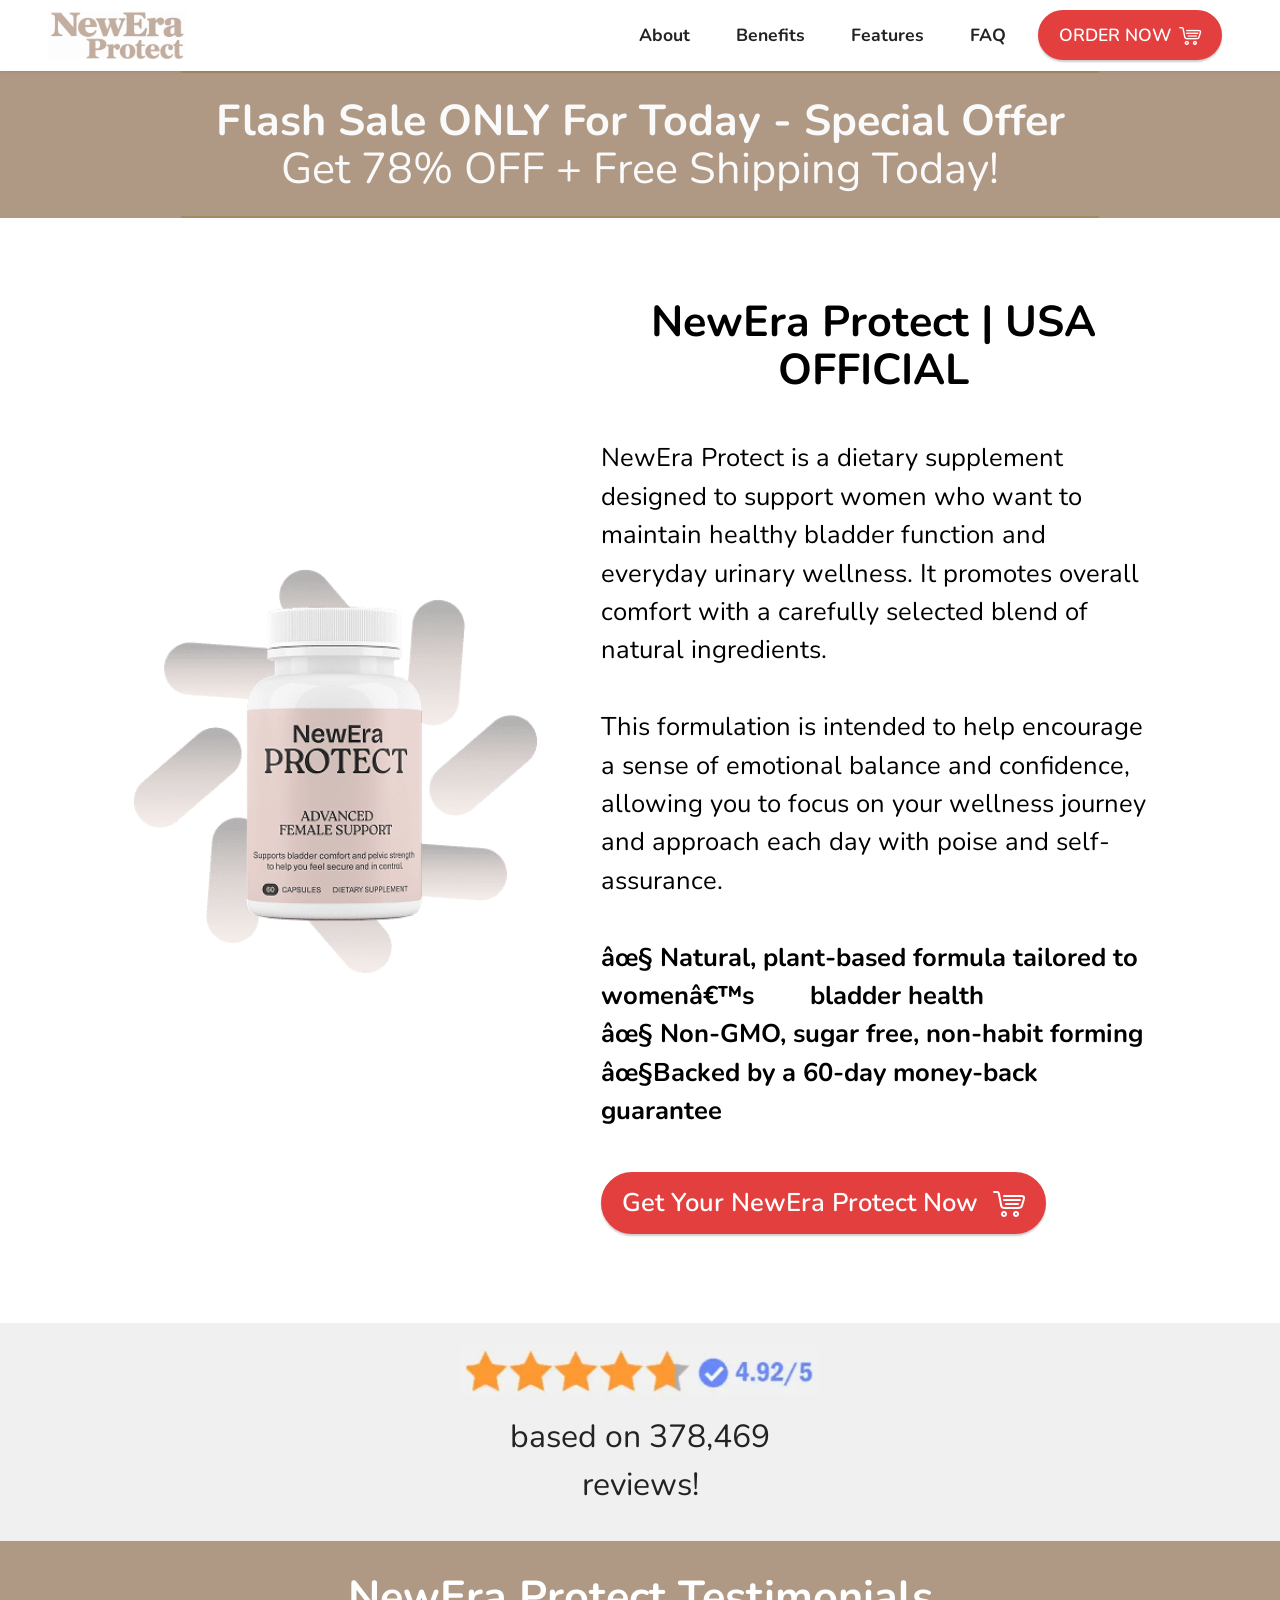
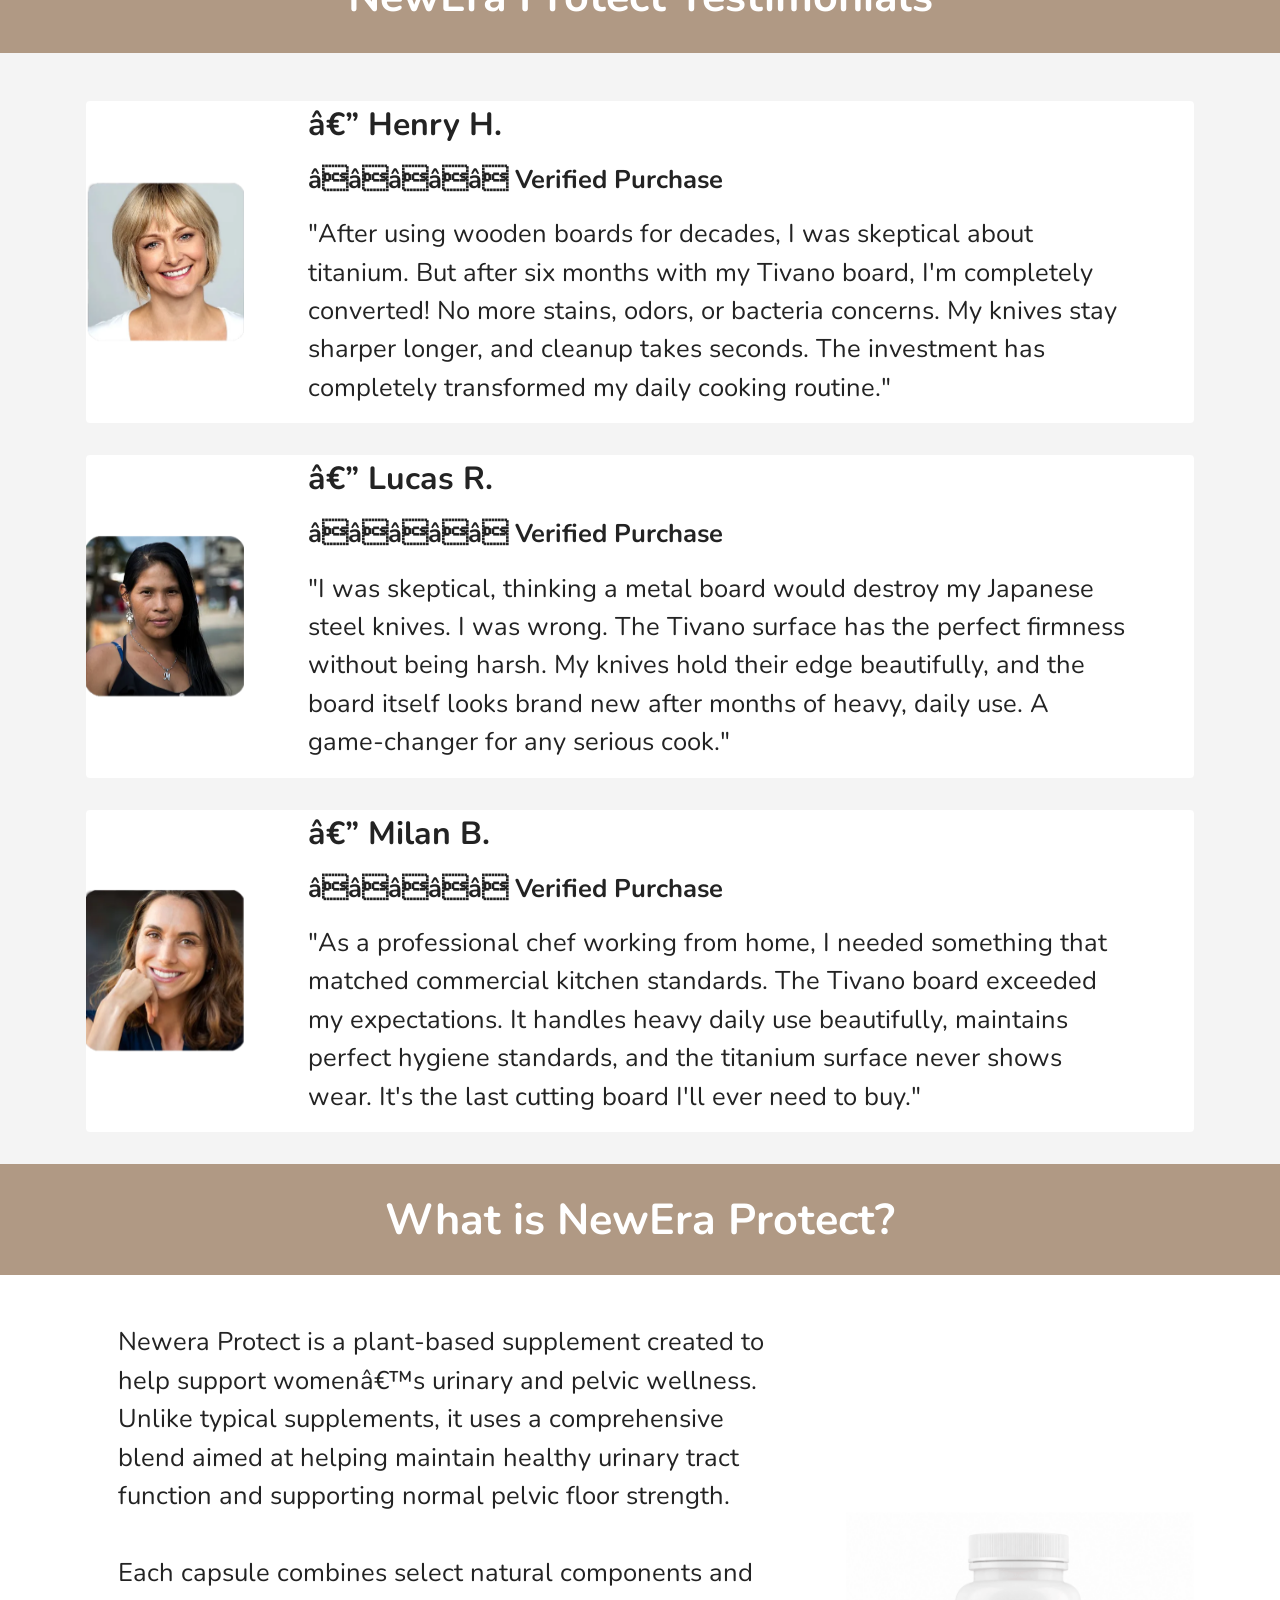
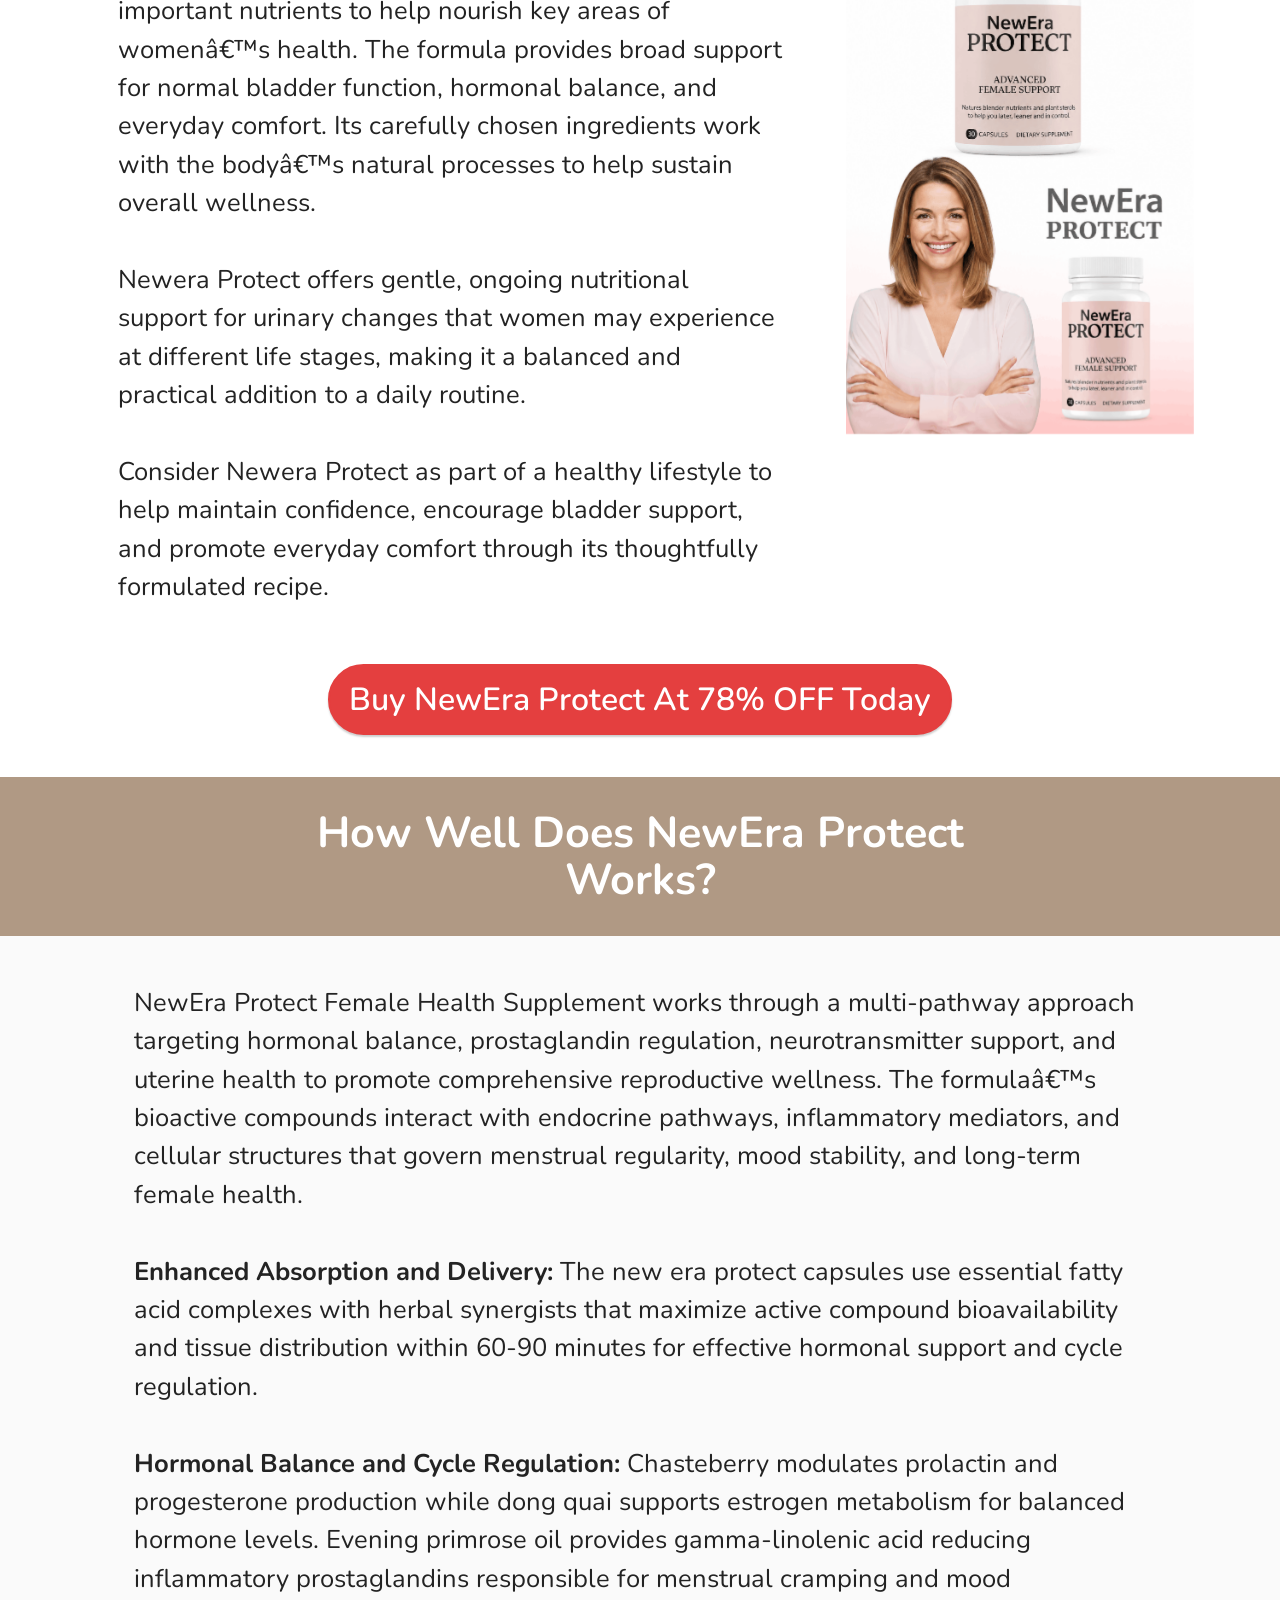
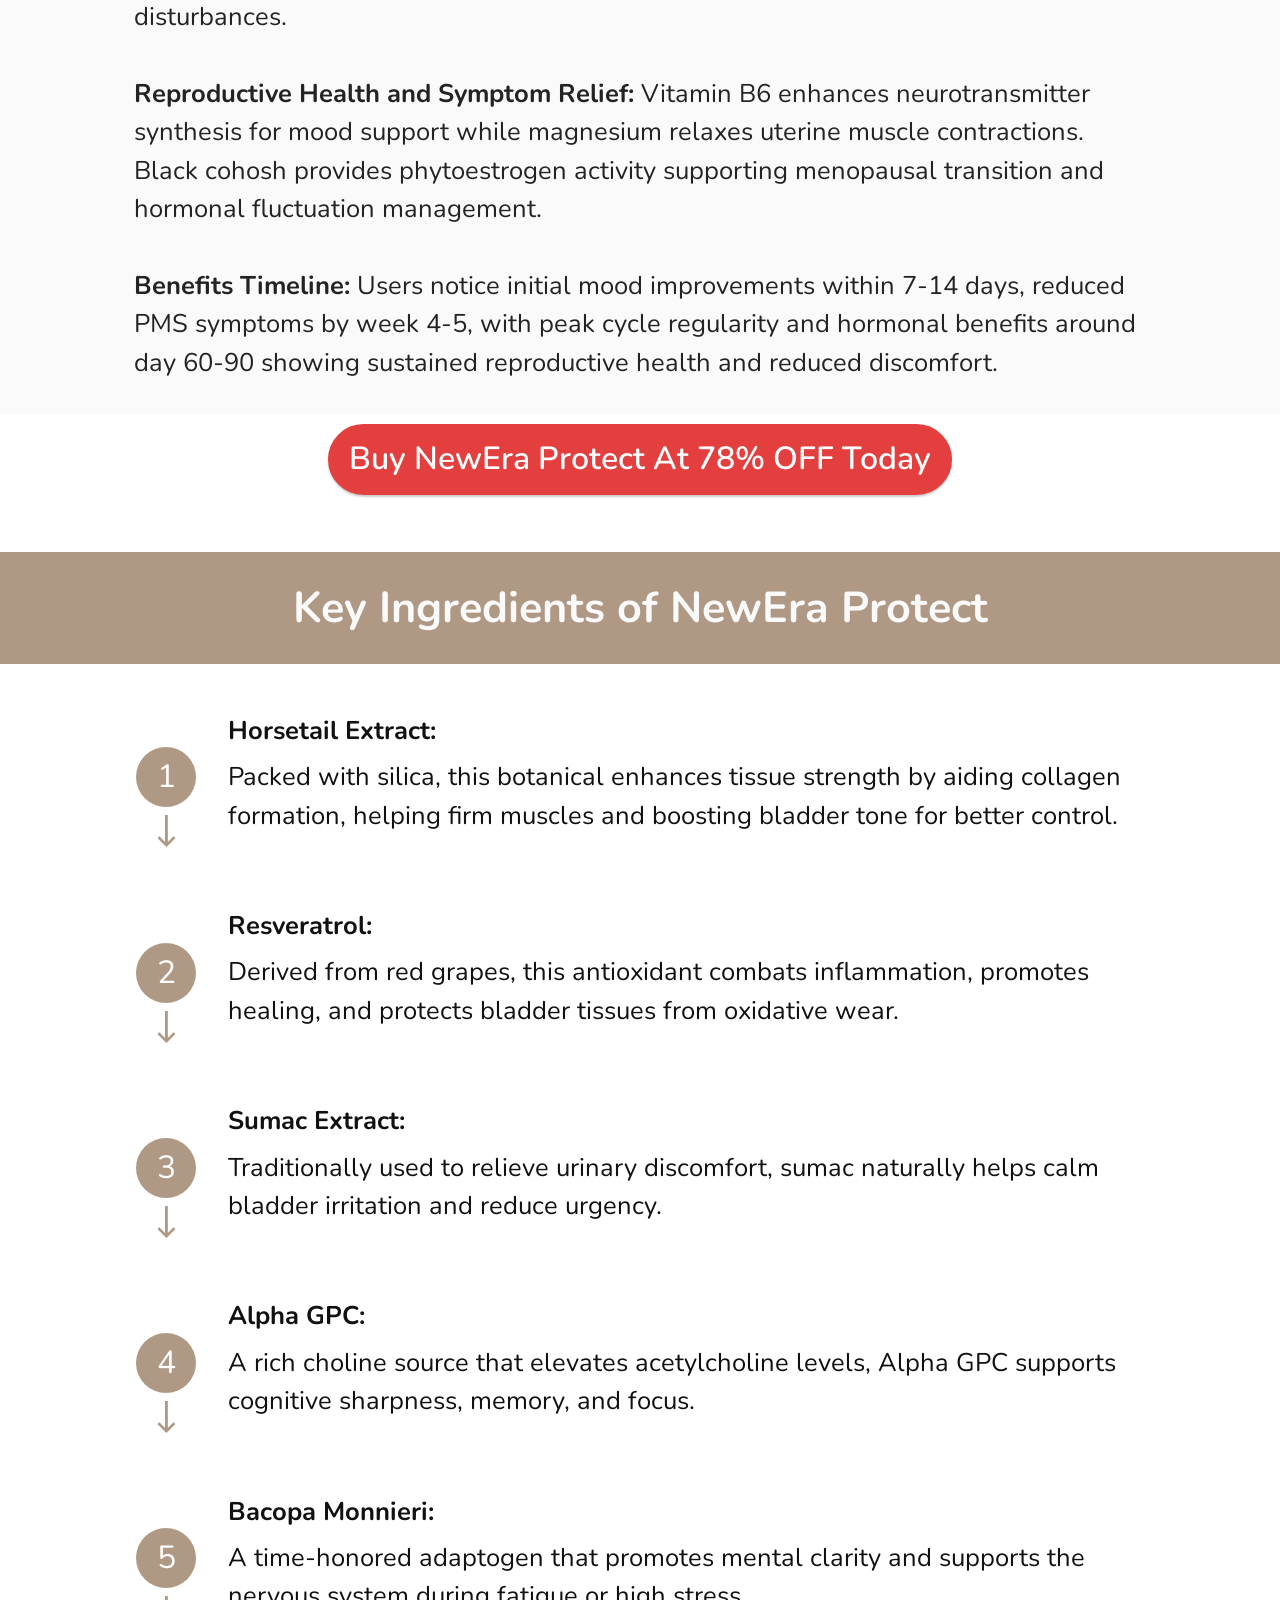
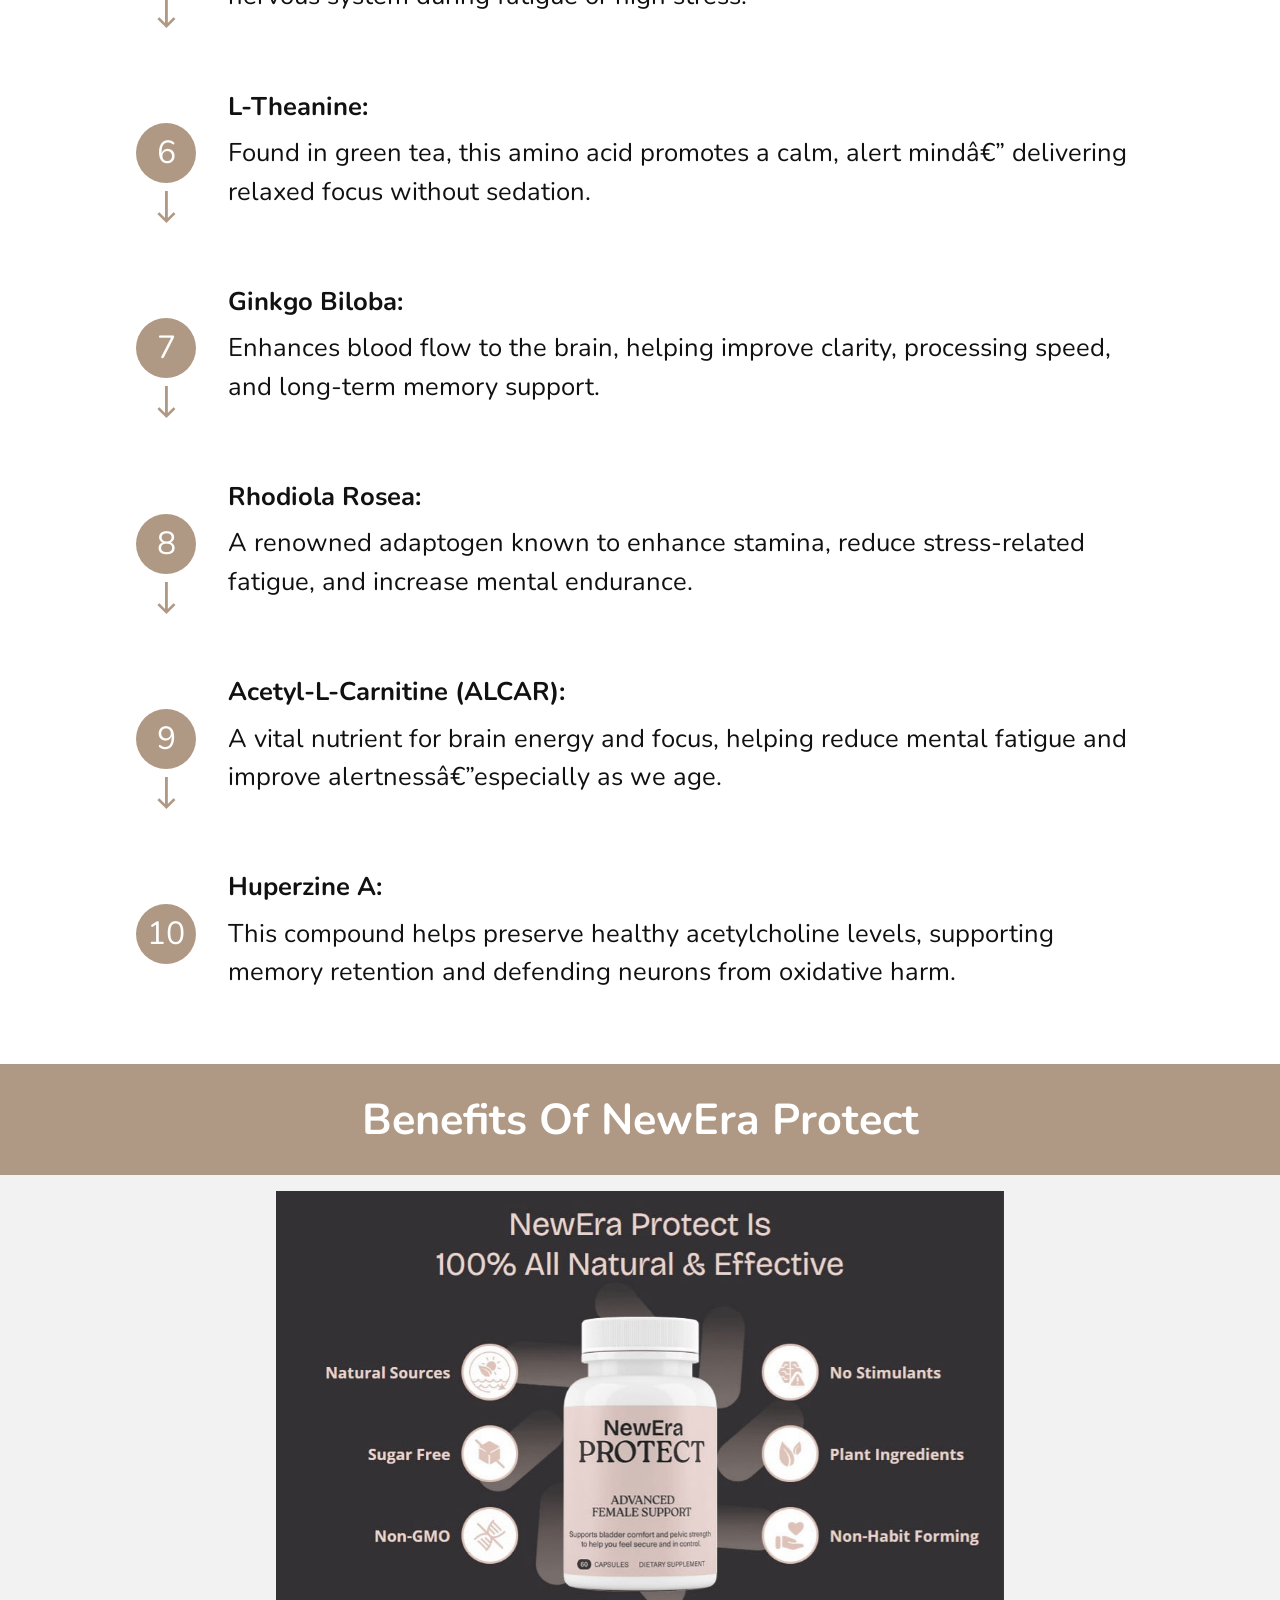
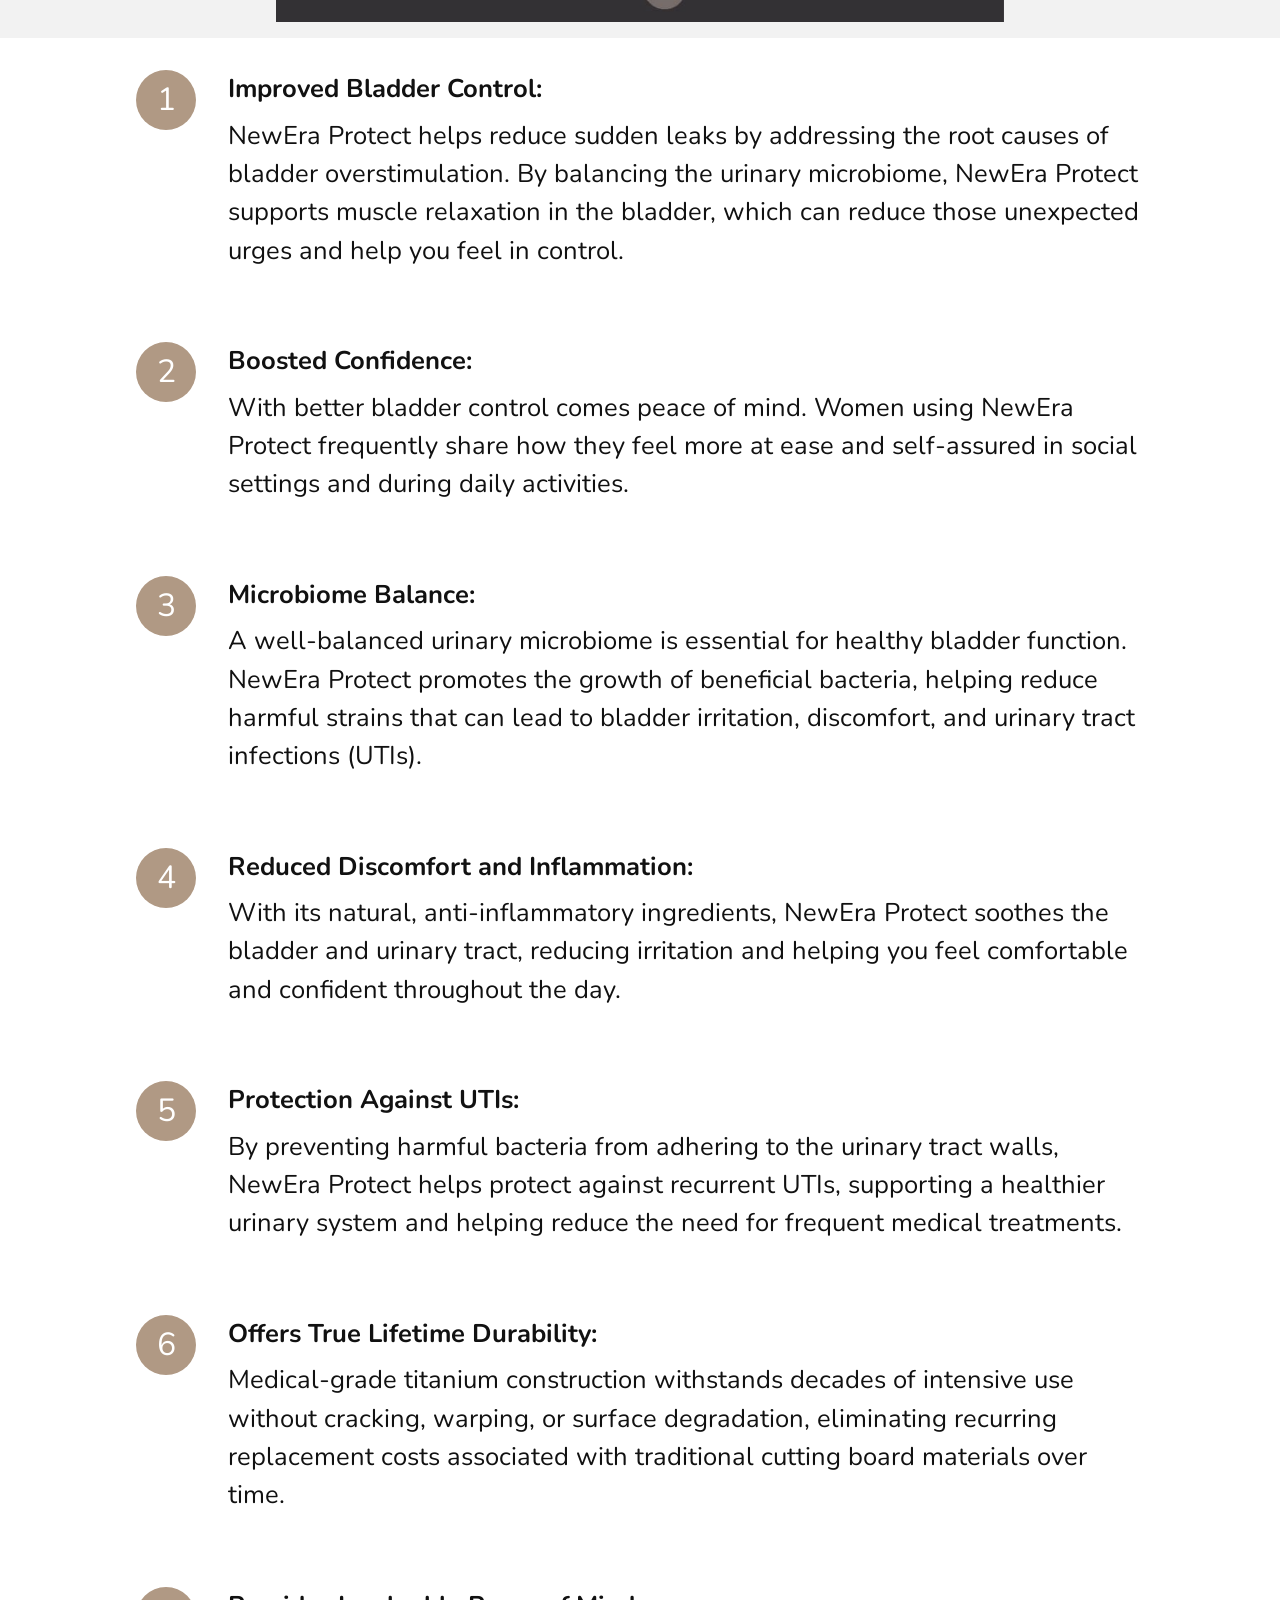
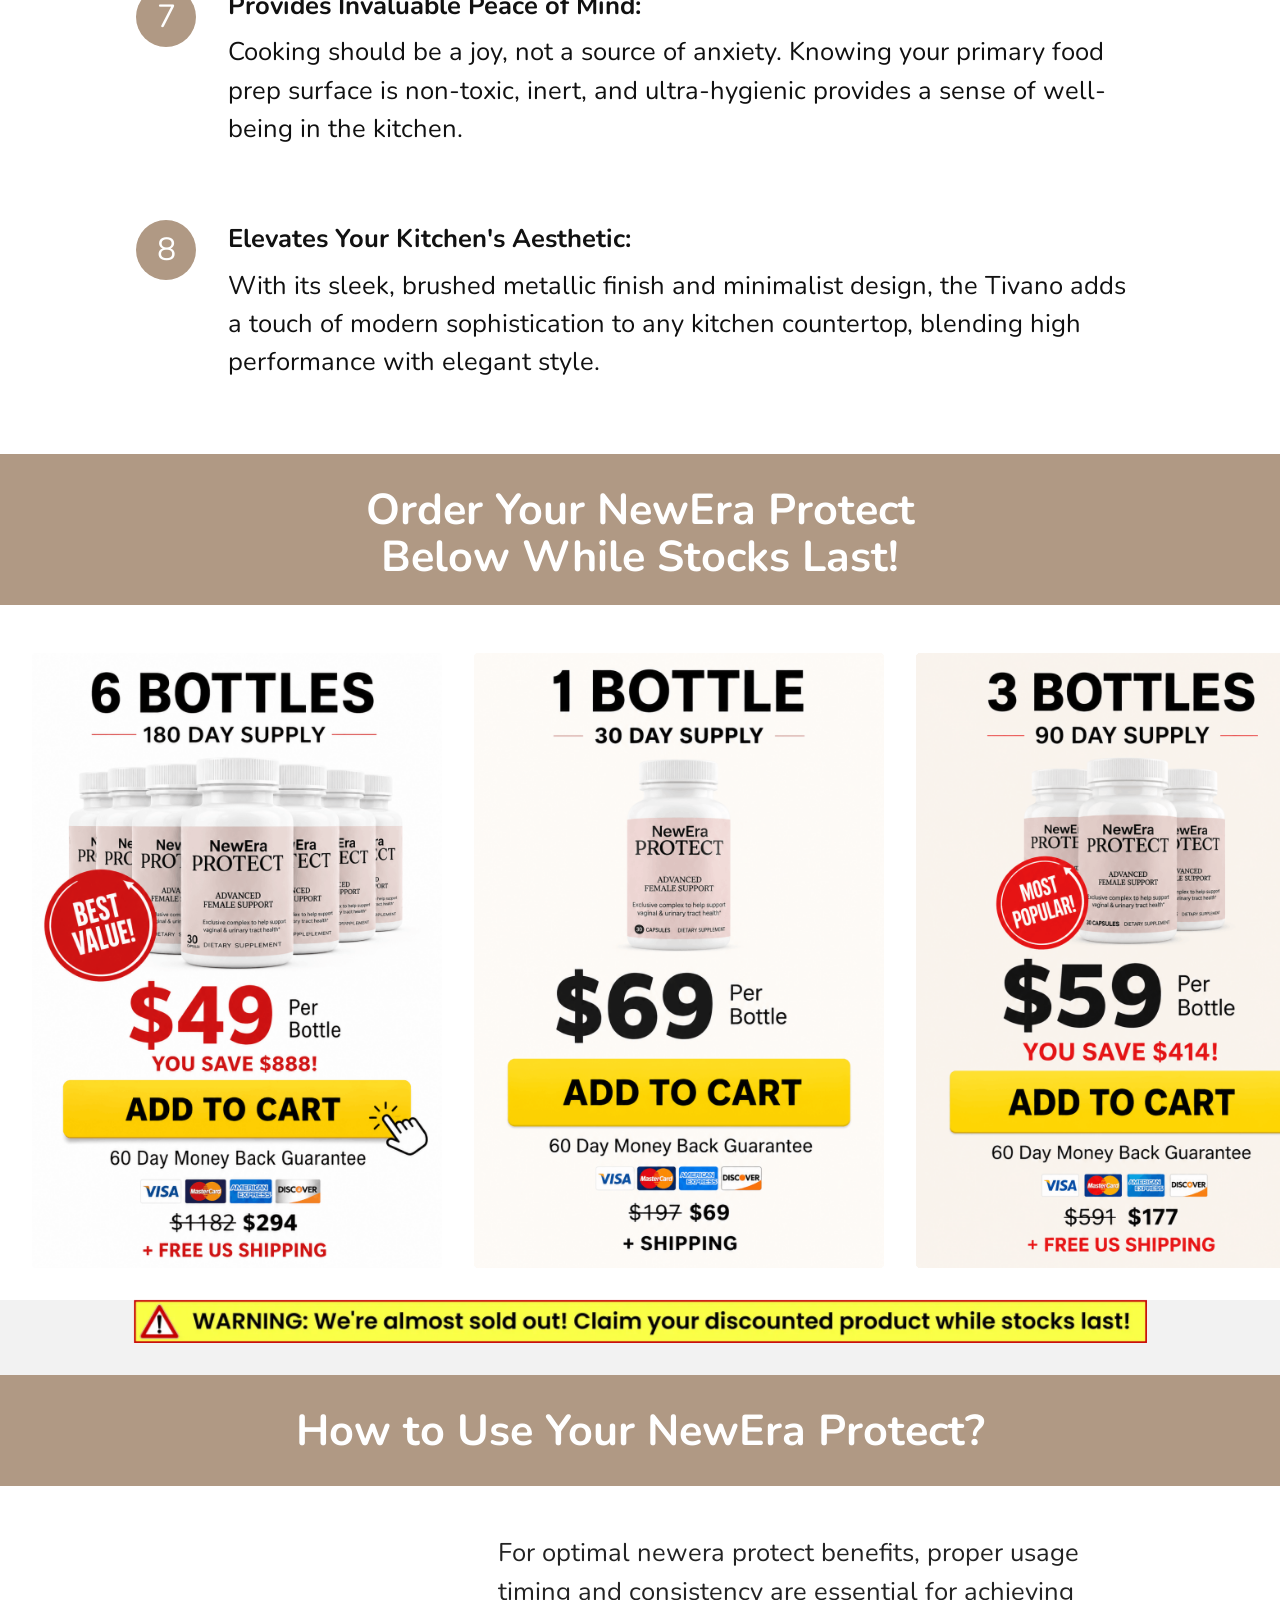
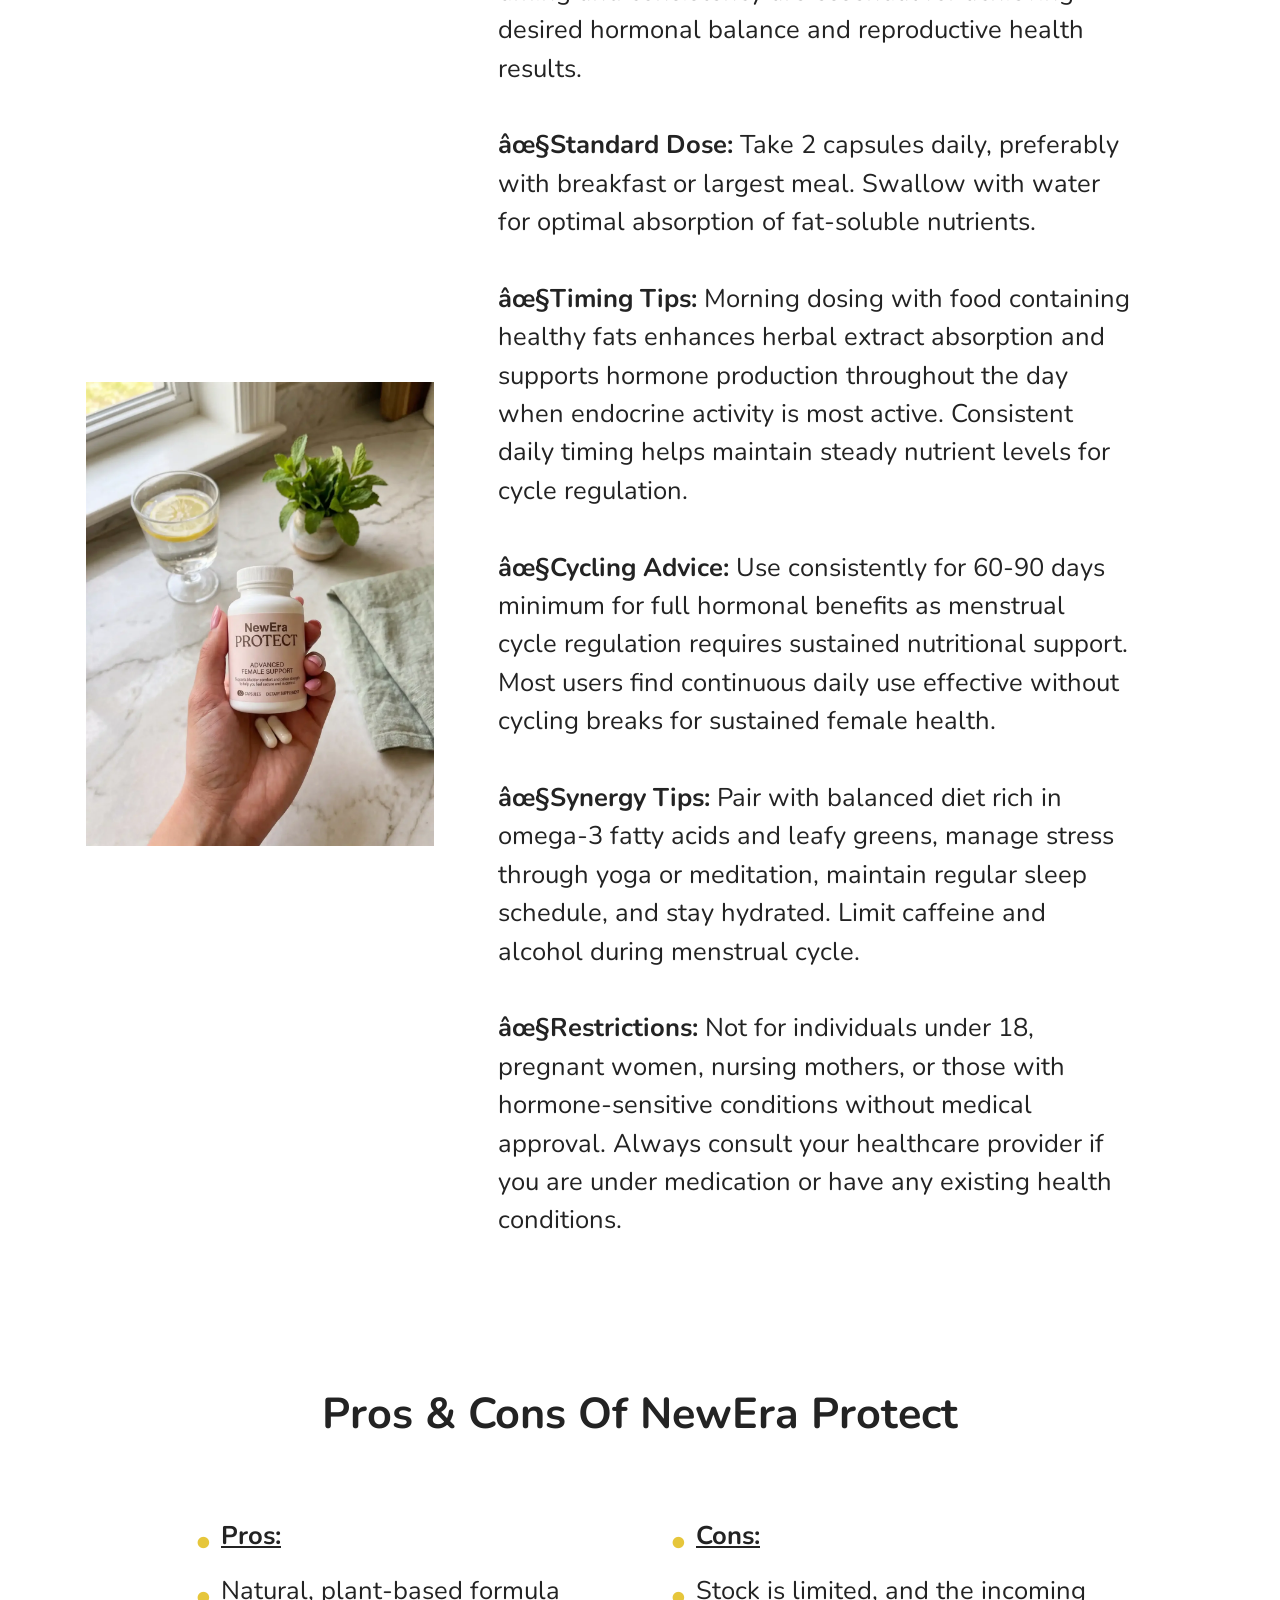
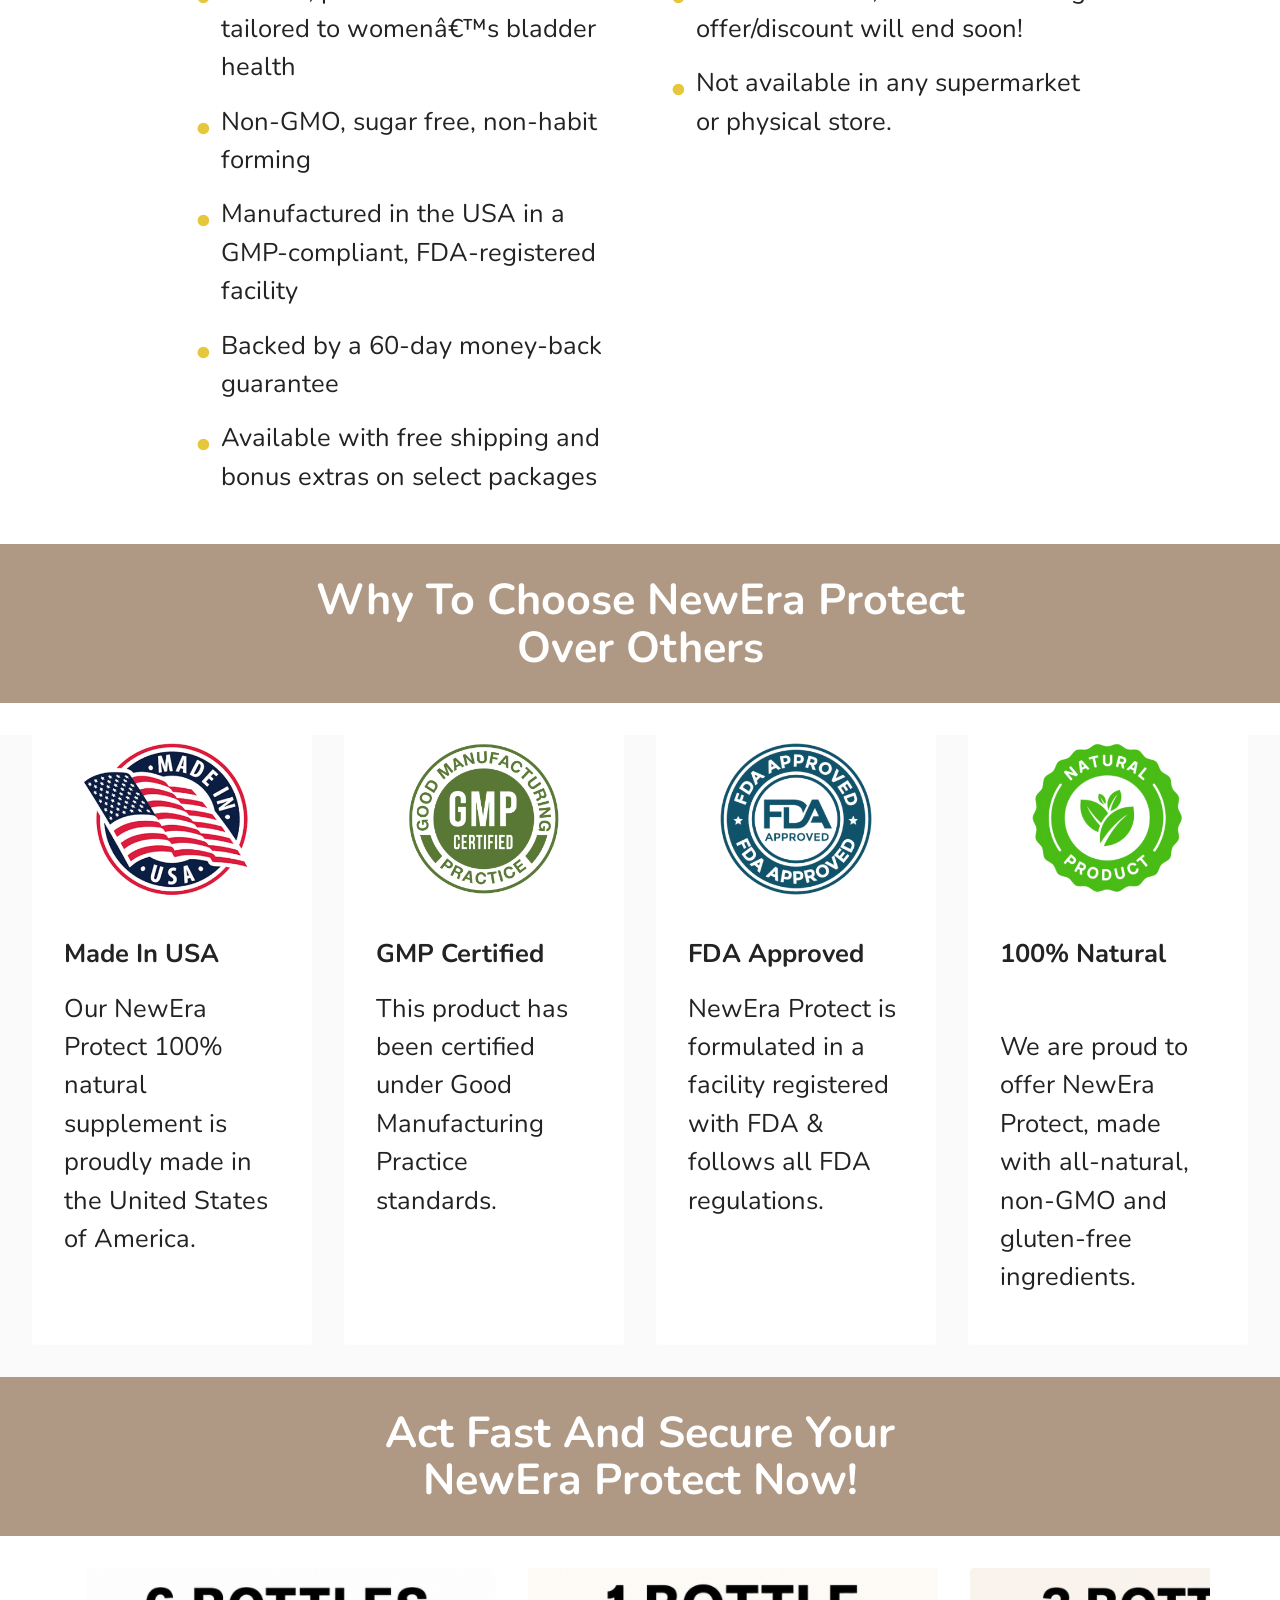
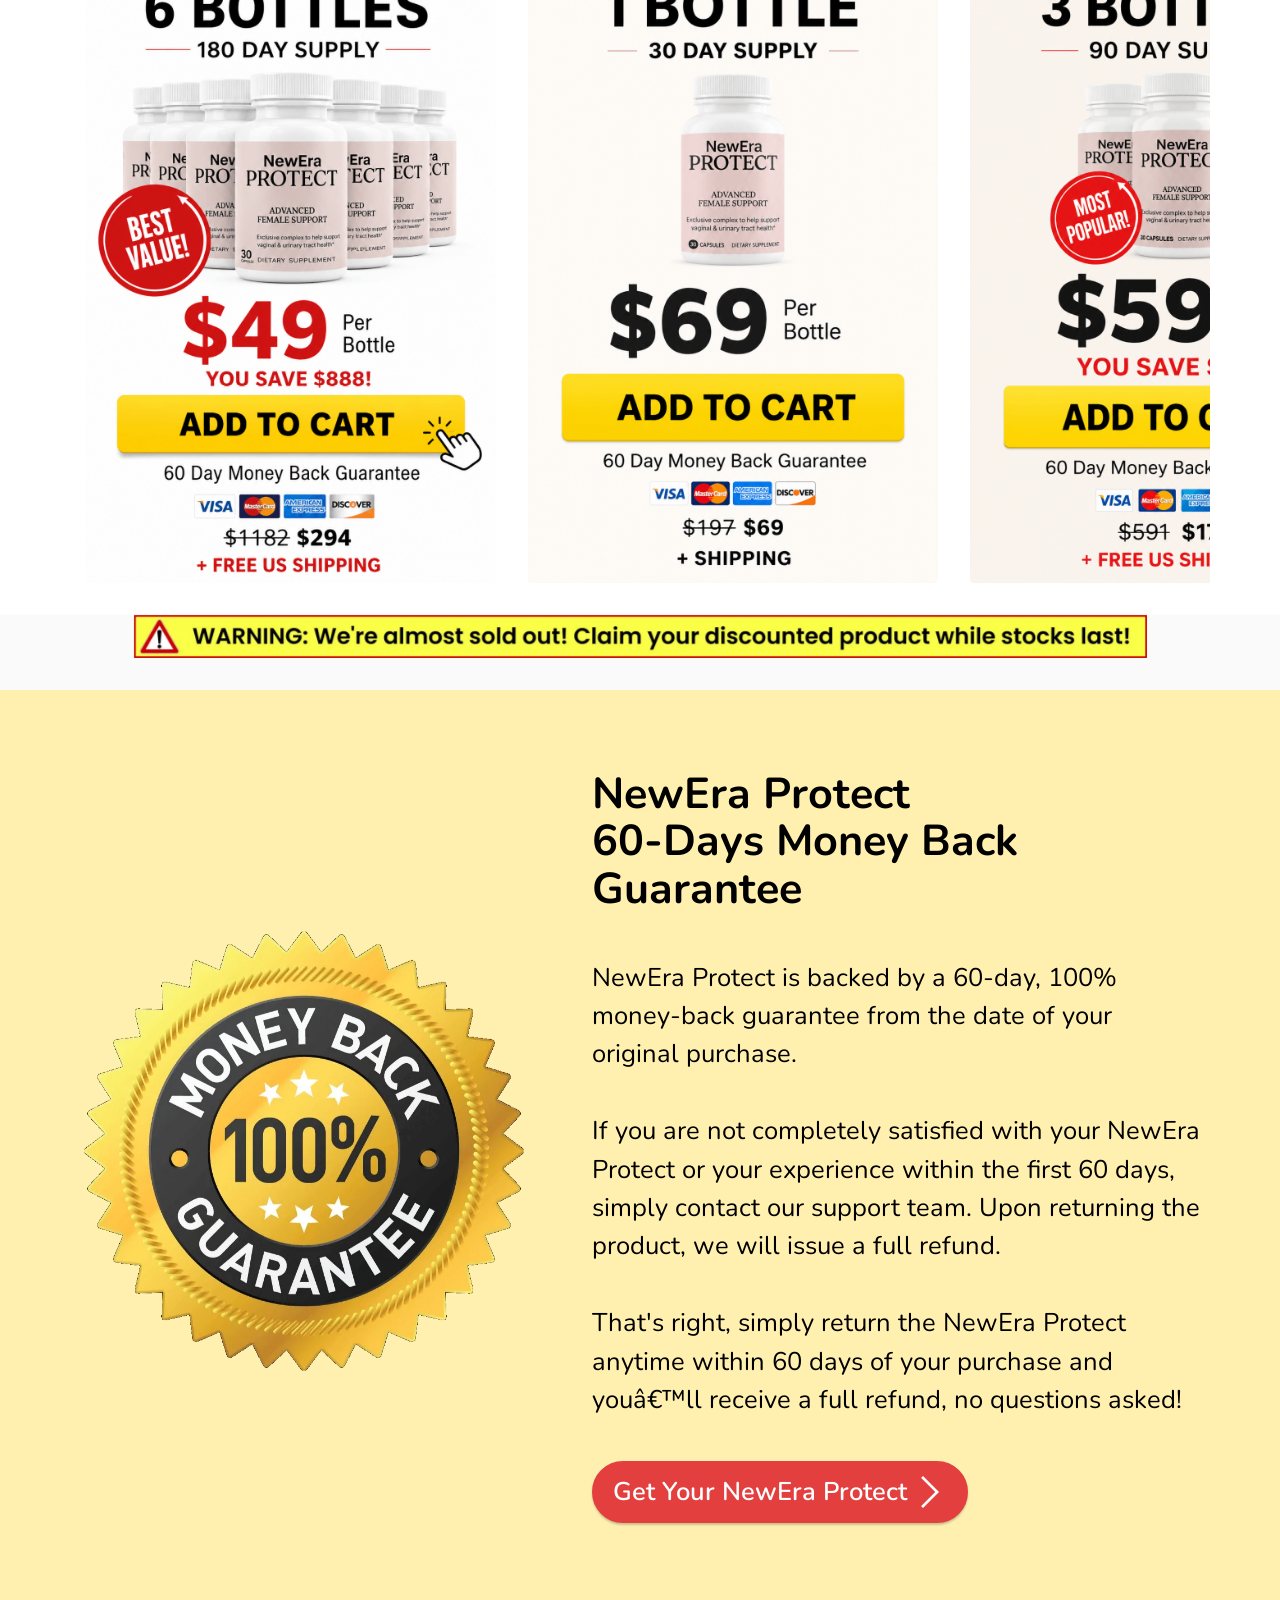
==== commit 09c458f9: "Update index.html" ====
--- a/index.html
+++ b/index.html
@@ -2,6 +2,7 @@
 <html  >
 <head>
   <!-- Site made with Mobirise Website Builder v6.1.12, https://mobirise.com -->
+  <html lang="en"
   <meta charset="UTF-8">
   <meta http-equiv="X-UA-Compatible" content="IE=edge">
   <meta name="generator" content="Mobirise v6.1.12, mobirise.com">
@@ -96,7 +97,7 @@
                 </div>
                 <div class="col-12 col-lg">
                     <div class="text-wrapper">
-                        <h6 class="card-title mbr-fonts-style display-2"><div><strong>NewEra Protect | USA OFFICIAL</strong></div></h6>
+                        <h1 class="card-title mbr-fonts-style display-2"><div><strong>NewEra Protect | USA OFFICIAL</strong></div></h2>
                         <p class="mbr-text mbr-fonts-style mb-4 display-7"><br>NewEra Protect is a dietary supplement designed to support women who want to maintain healthy bladder function and everyday urinary wellness. It promotes overall comfort with a carefully selected blend of natural ingredients.<br>
 <br>This formulation is intended to help encourage a sense of emotional balance and confidence, allowing you to focus on your wellness journey and approach each day with poise and self-assurance.<br><br><strong>✧&nbsp;Natural, plant-based formula tailored to women’s&nbsp; &nbsp; &nbsp; &nbsp; bladder health
 <br>✧ Non-GMO, sugar free, non-habit forming<br>✧Backed by a 60-day money-back guarantee</strong><br></p>
@@ -948,7 +949,7 @@
     <div class="align-center container-fluid">
         <div class="row justify-content-center">
             <div class="col-md-12 col-lg-9">
-                <h1 class="mbr-section-title mbr-fonts-style mb-3 display-2"><strong>“ What Happens After I Click The NewEra Protect “Buy Now” Button?</strong><strong>&nbsp;”</strong></h1>
+                 class="mbr-section-title mbr-fonts-style mb-3 display-2"><strong>“ What Happens After I Click The NewEra Protect “Buy Now” Button?</strong><strong>&nbsp;”</strong></
                 <p class="mbr-text mbr-fonts-style display-7">Once you have clicked the NewEra Protect <strong>“Buy Now”</strong> button that is right below this text, you will be taken to the secure checkout page. Just enter your information, and you will then be given instant access to the entire NewEra Protect.<br></p>
                 
                 <div class="image-wrap mt-4">
@@ -1120,7 +1121,7 @@
                 <div class="image-wrap mb-4">
                     <a href="https://www.smloudtrack.com/4K61JQXM6/9S3G7KR/?source_id=us-drachen" target="_blank"><img src="assets/images/newera-protect-last-412x409.webp" alt="NewEra-Protect-last"></a>
                 </div>
-                <h1 class="mbr-section-title mbr-fonts-style mb-3 display-2"><strong>Only for: $49</strong></h1>
+                class="mbr-section-title mbr-fonts-style mb-3 display-2"><strong>Only for: $49</strong></
                 <p class="mbr-text mbr-fonts-style display-5">
                     Regular Price: $197.00</p>
                 <div class="mbr-section-btn mt-3"><a class="btn btn-secondary display-2" href="https://kxevku.s.gy/WkW0QW" target="_blank">GET YOUR 78% DISCOUNT NOW</a></div>
@@ -1153,10 +1154,10 @@
             </div>
         </div>
     </div>
-</section><section class="display-7" style="padding: 0;align-items: center;justify-content: center;flex-wrap: wrap;    align-content: center;display: flex;position: relative;height: 4rem;"><a href="https://mobiri.se/4949637" style="flex: 1 1;height: 4rem;position: absolute;width: 100%;z-index: 1;"><img alt="" style="height: 4rem;" src="[data-uri]"></a><p style="margin: 0;text-align: center;" class="display-7">&#8204;</p><a style="z-index:1" href="https://mobirise.com"> Website Builder Software</a></section><script src="assets/bootstrap/js/bootstrap.bundle.min.js"></script>  <script src="assets/smoothscroll/smooth-scroll.js"></script>  <script src="assets/ytplayer/index.js"></script>  <script src="assets/dropdown/js/navbar-dropdown.js"></script>  <script src="assets/embla/embla.min.js"></script>  <script src="assets/embla/script.js"></script>  <script src="assets/mbr-switch-arrow/mbr-switch-arrow.js"></script>  <script src="assets/theme/js/script.js"></script>  
+</section><section class="display-7" style="padding: 0;align-items: center;justify-content: center;flex-wrap: wrap;    align-content: center;display: flex;position: relative;height: 4rem;"><a href="https://mobiri.se/4949637" style="flex: 1 1;height: 4rem;position: absolute;width: 100%;z-index: 1;"><img alt="new-era-protect" style="height: 4rem;" src="[data-uri]"></a><p style="margin: 0;text-align: center;" class="display-7">&#8204;</p><a style="z-index:1" href="https://mobirise.com"> Website Builder Software</a></section><script src="assets/bootstrap/js/bootstrap.bundle.min.js"></script>  <script src="assets/smoothscroll/smooth-scroll.js"></script>  <script src="assets/ytplayer/index.js"></script>  <script src="assets/dropdown/js/navbar-dropdown.js"></script>  <script src="assets/embla/embla.min.js"></script>  <script src="assets/embla/script.js"></script>  <script src="assets/mbr-switch-arrow/mbr-switch-arrow.js"></script>  <script src="assets/theme/js/script.js"></script>  
   
   
  <div id="scrollToTop" class="scrollToTop mbr-arrow-up"><a style="text-align: center;"><i class="mbr-arrow-up-icon mbr-arrow-up-icon-cm cm-icon cm-icon-smallarrow-up"></i></a></div>
     <input name="animation" type="hidden">
   </body>
-</html>+</html>
